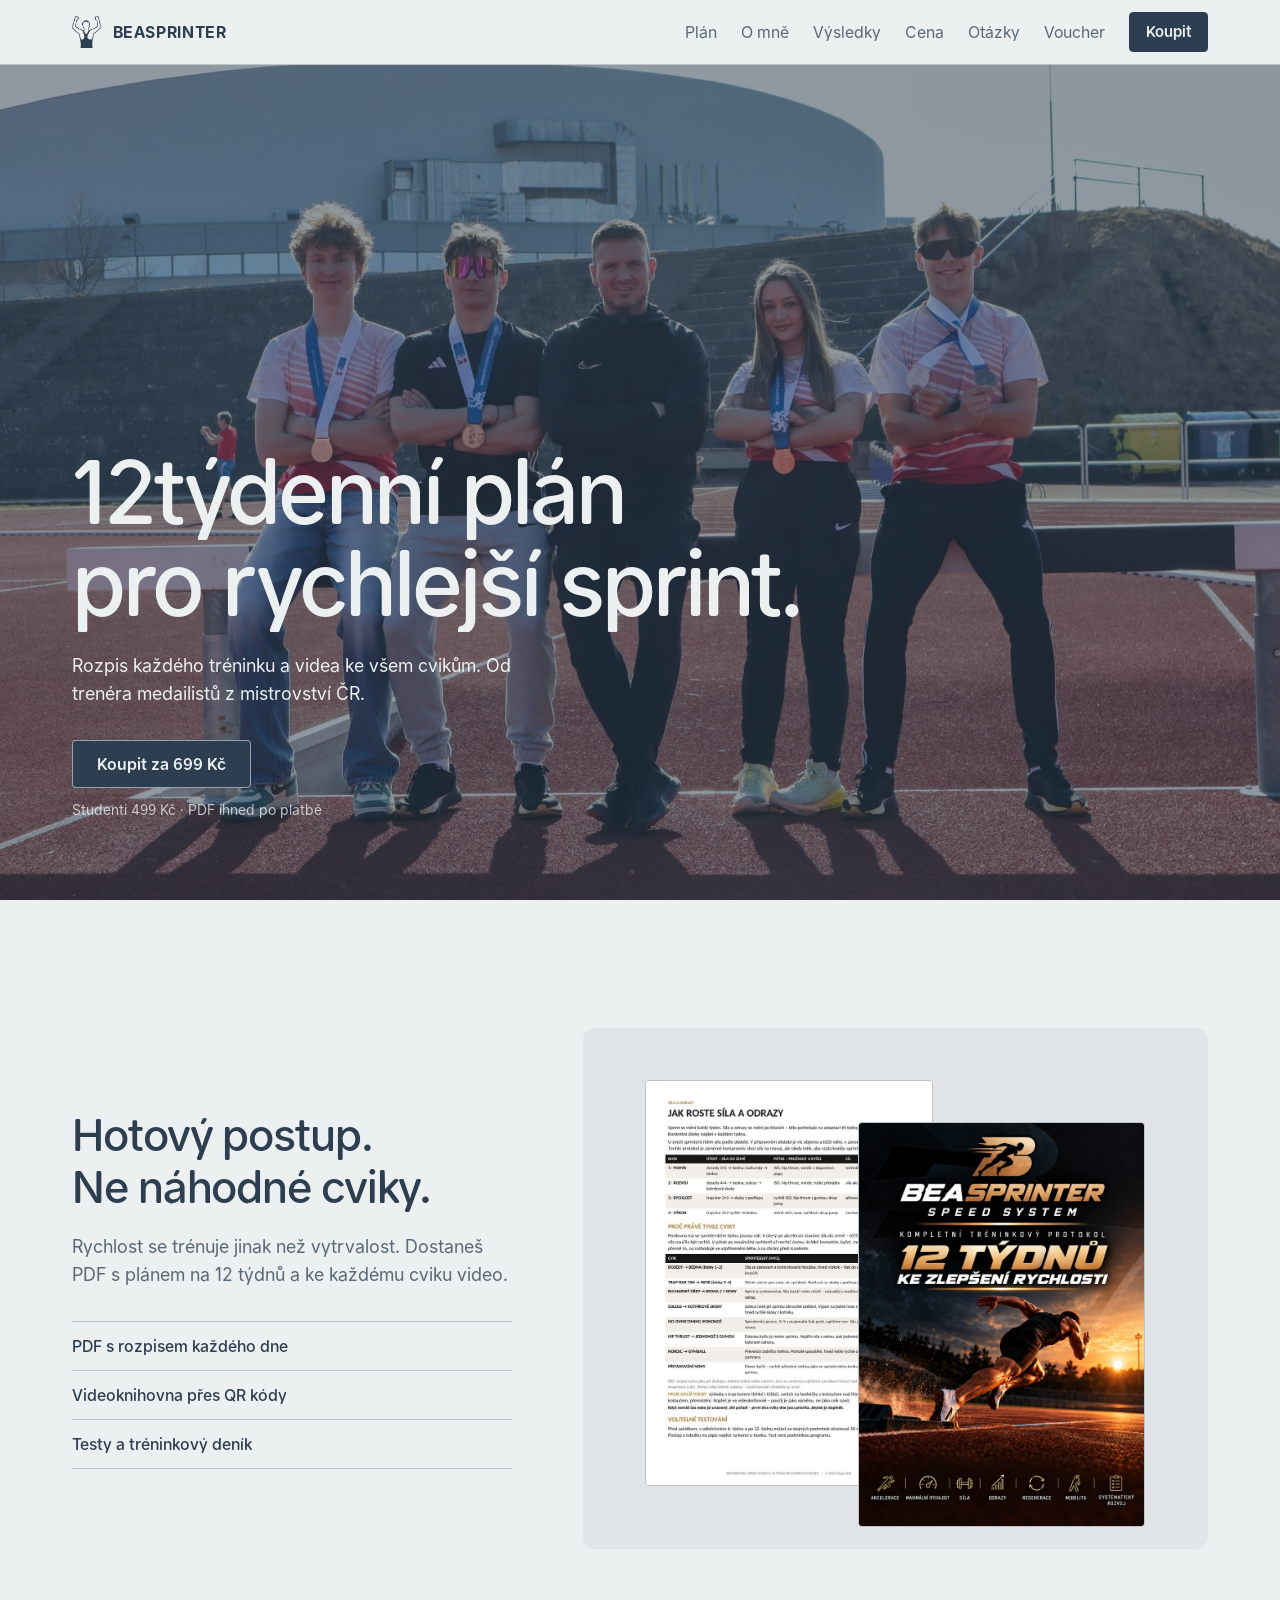
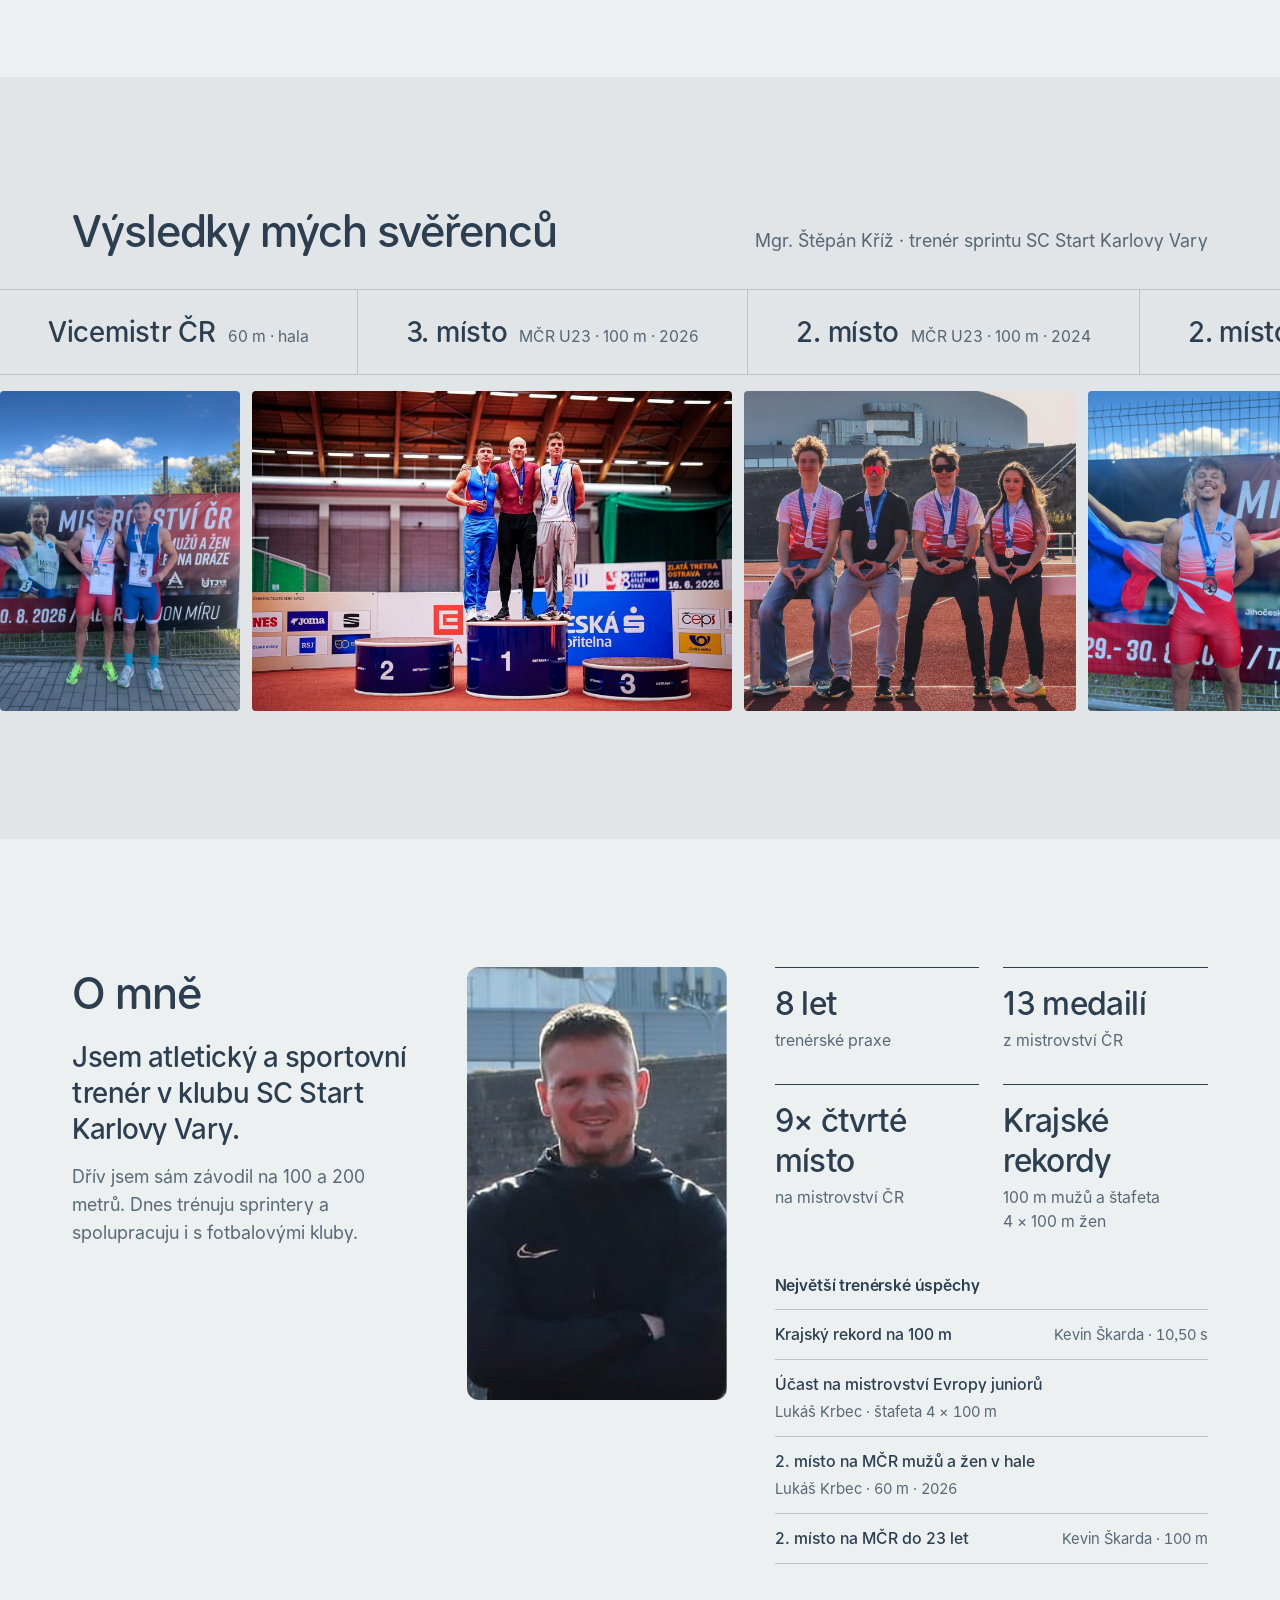
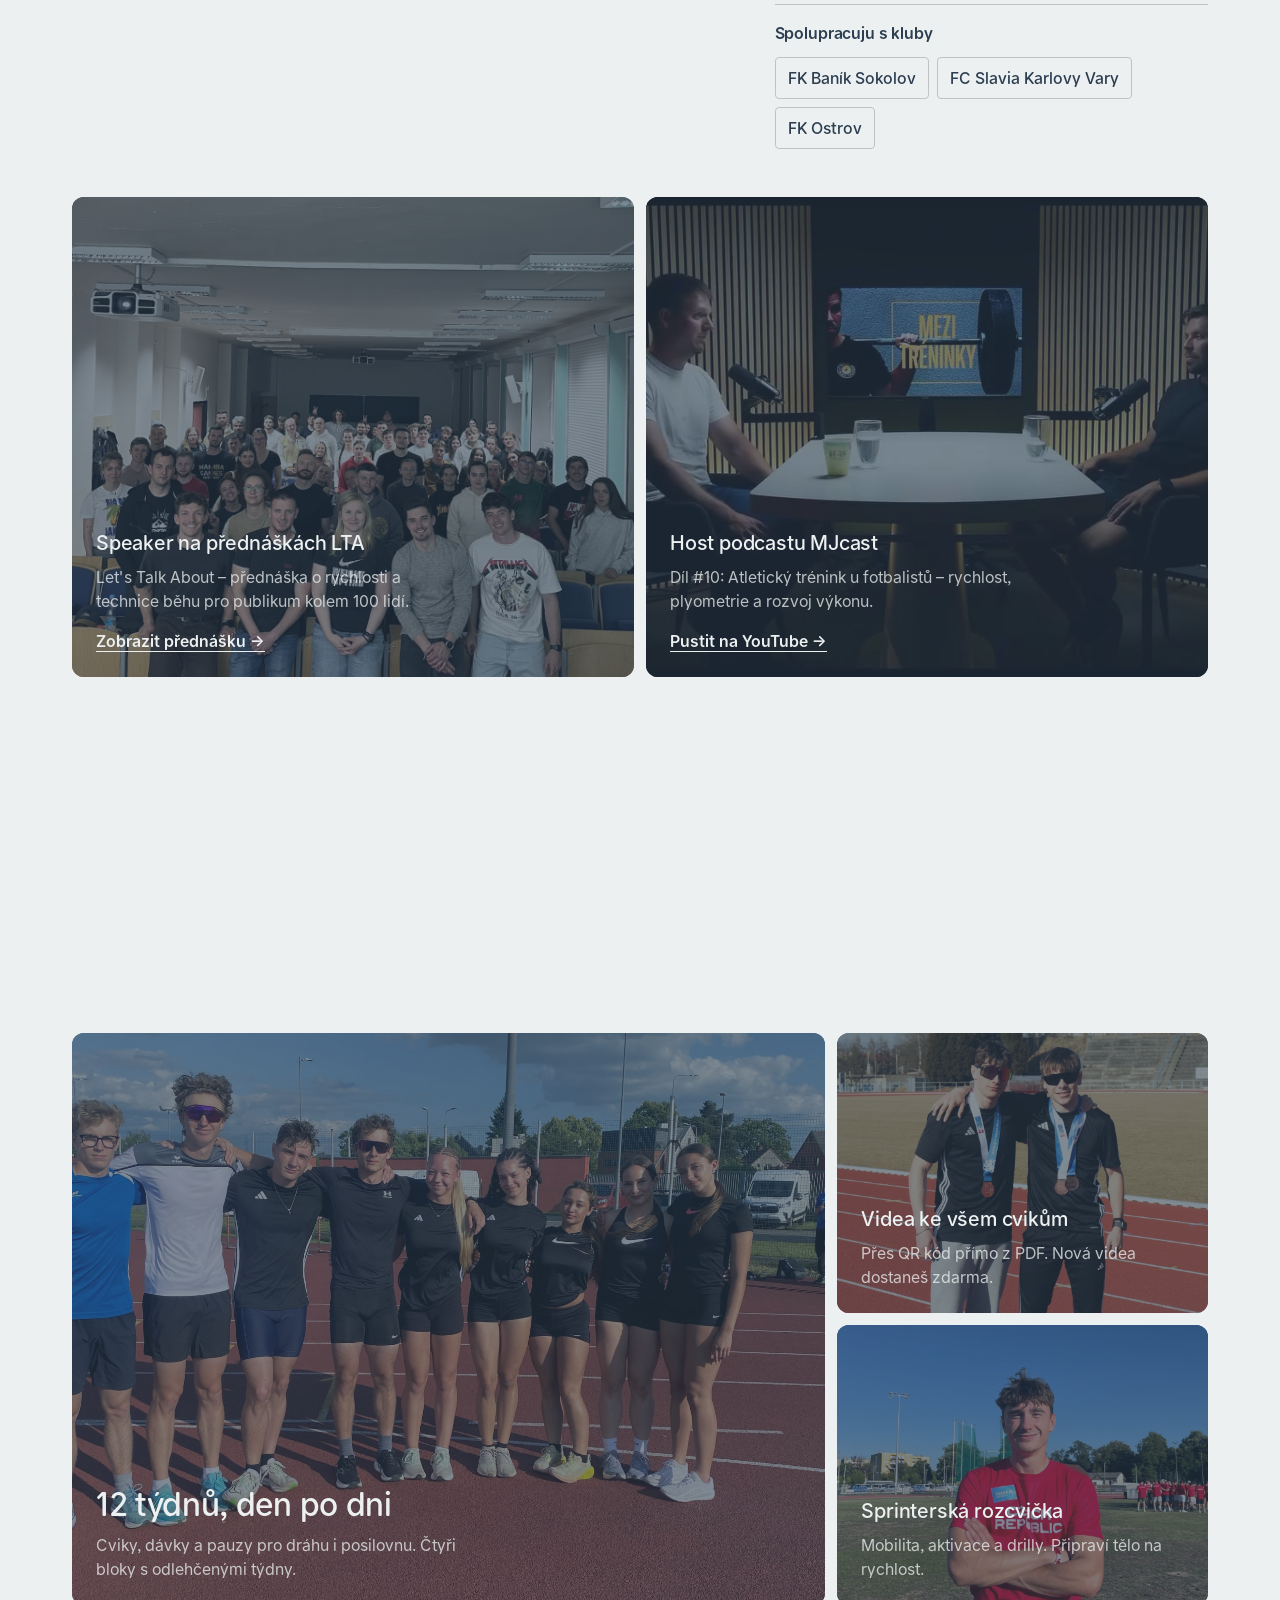
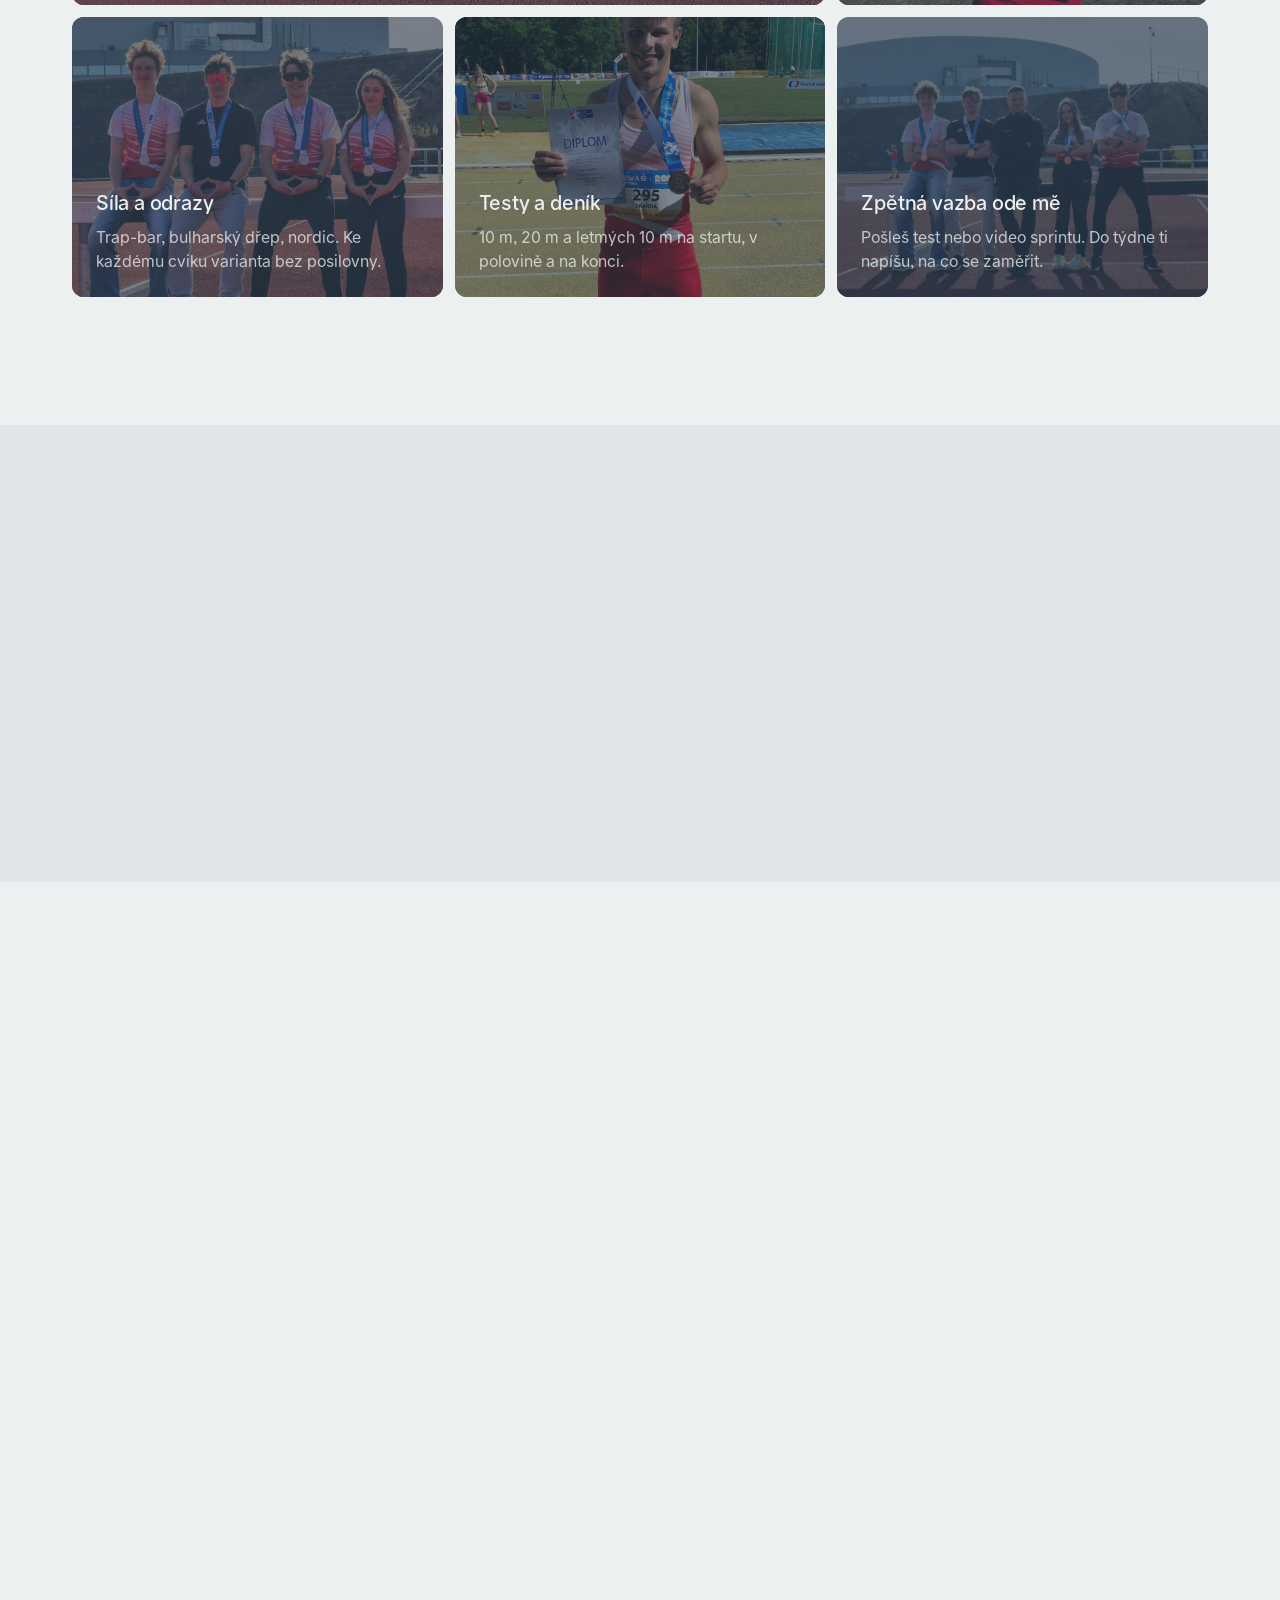
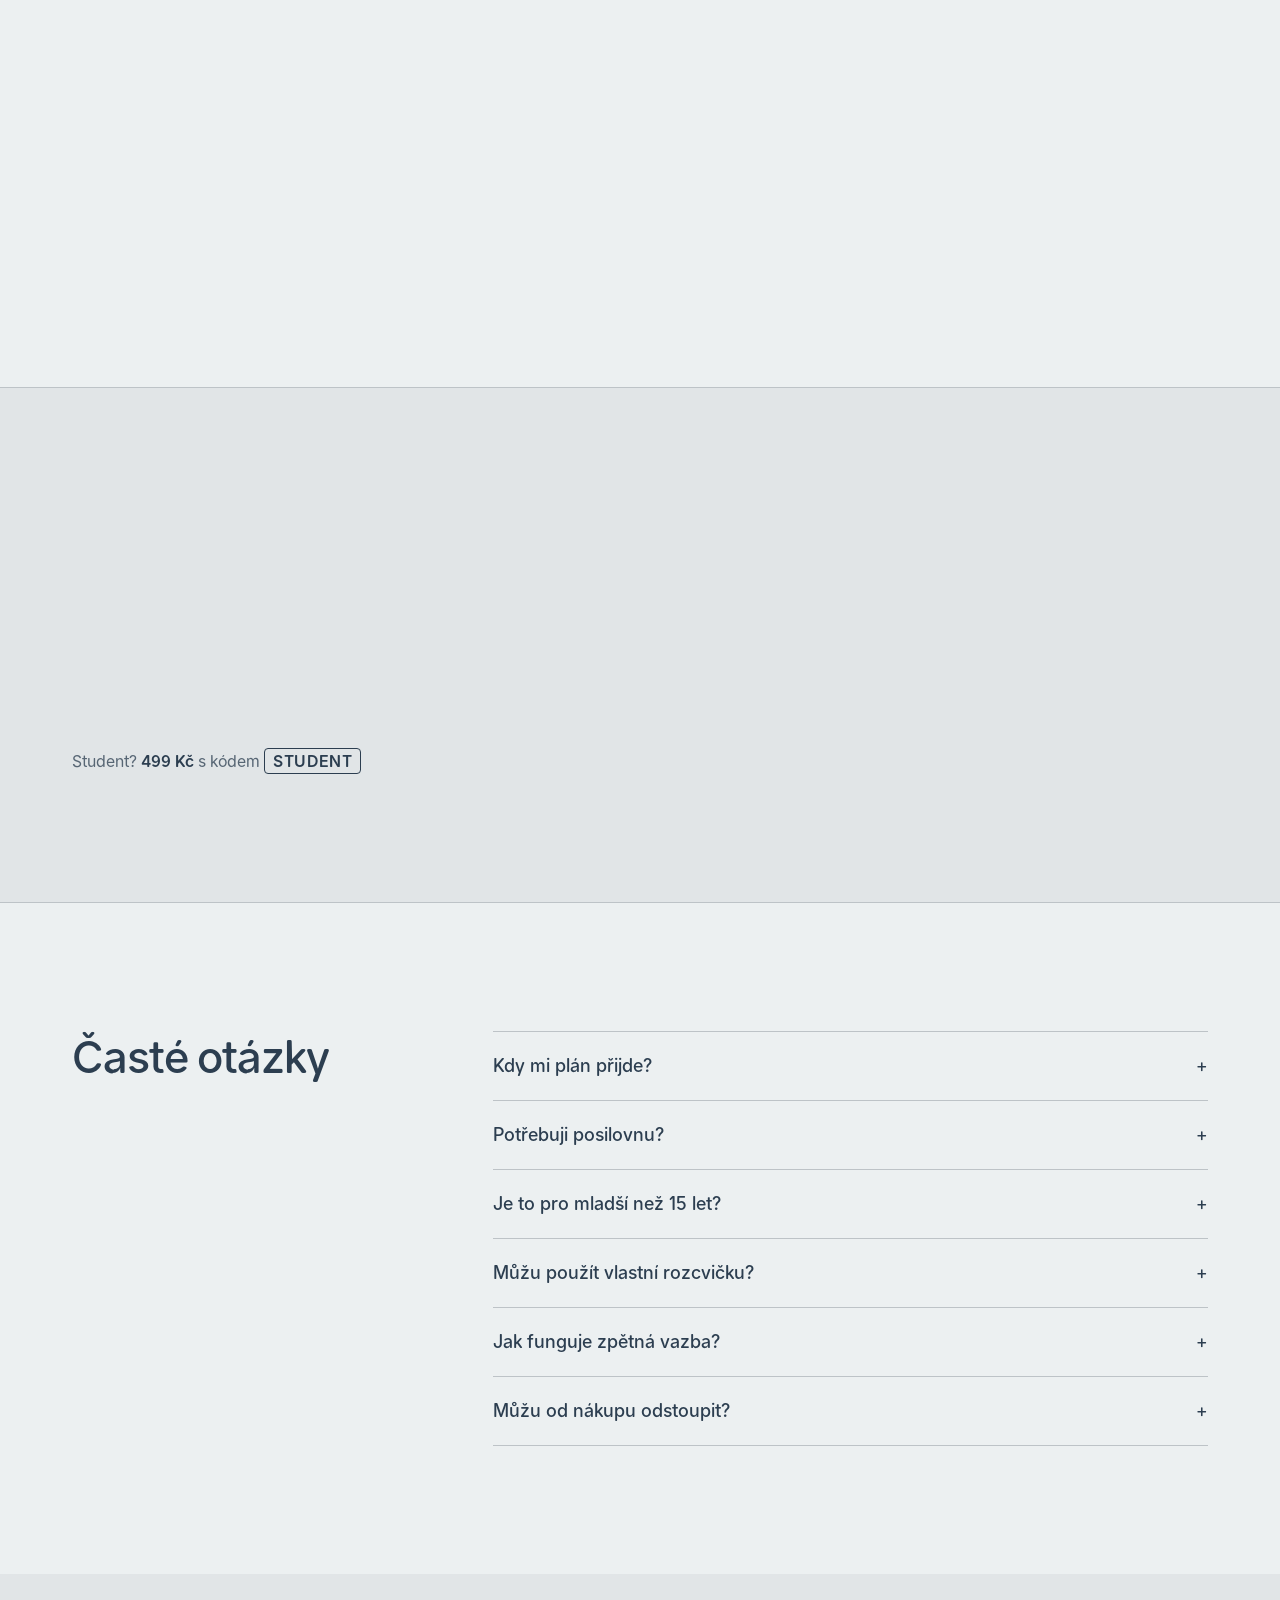
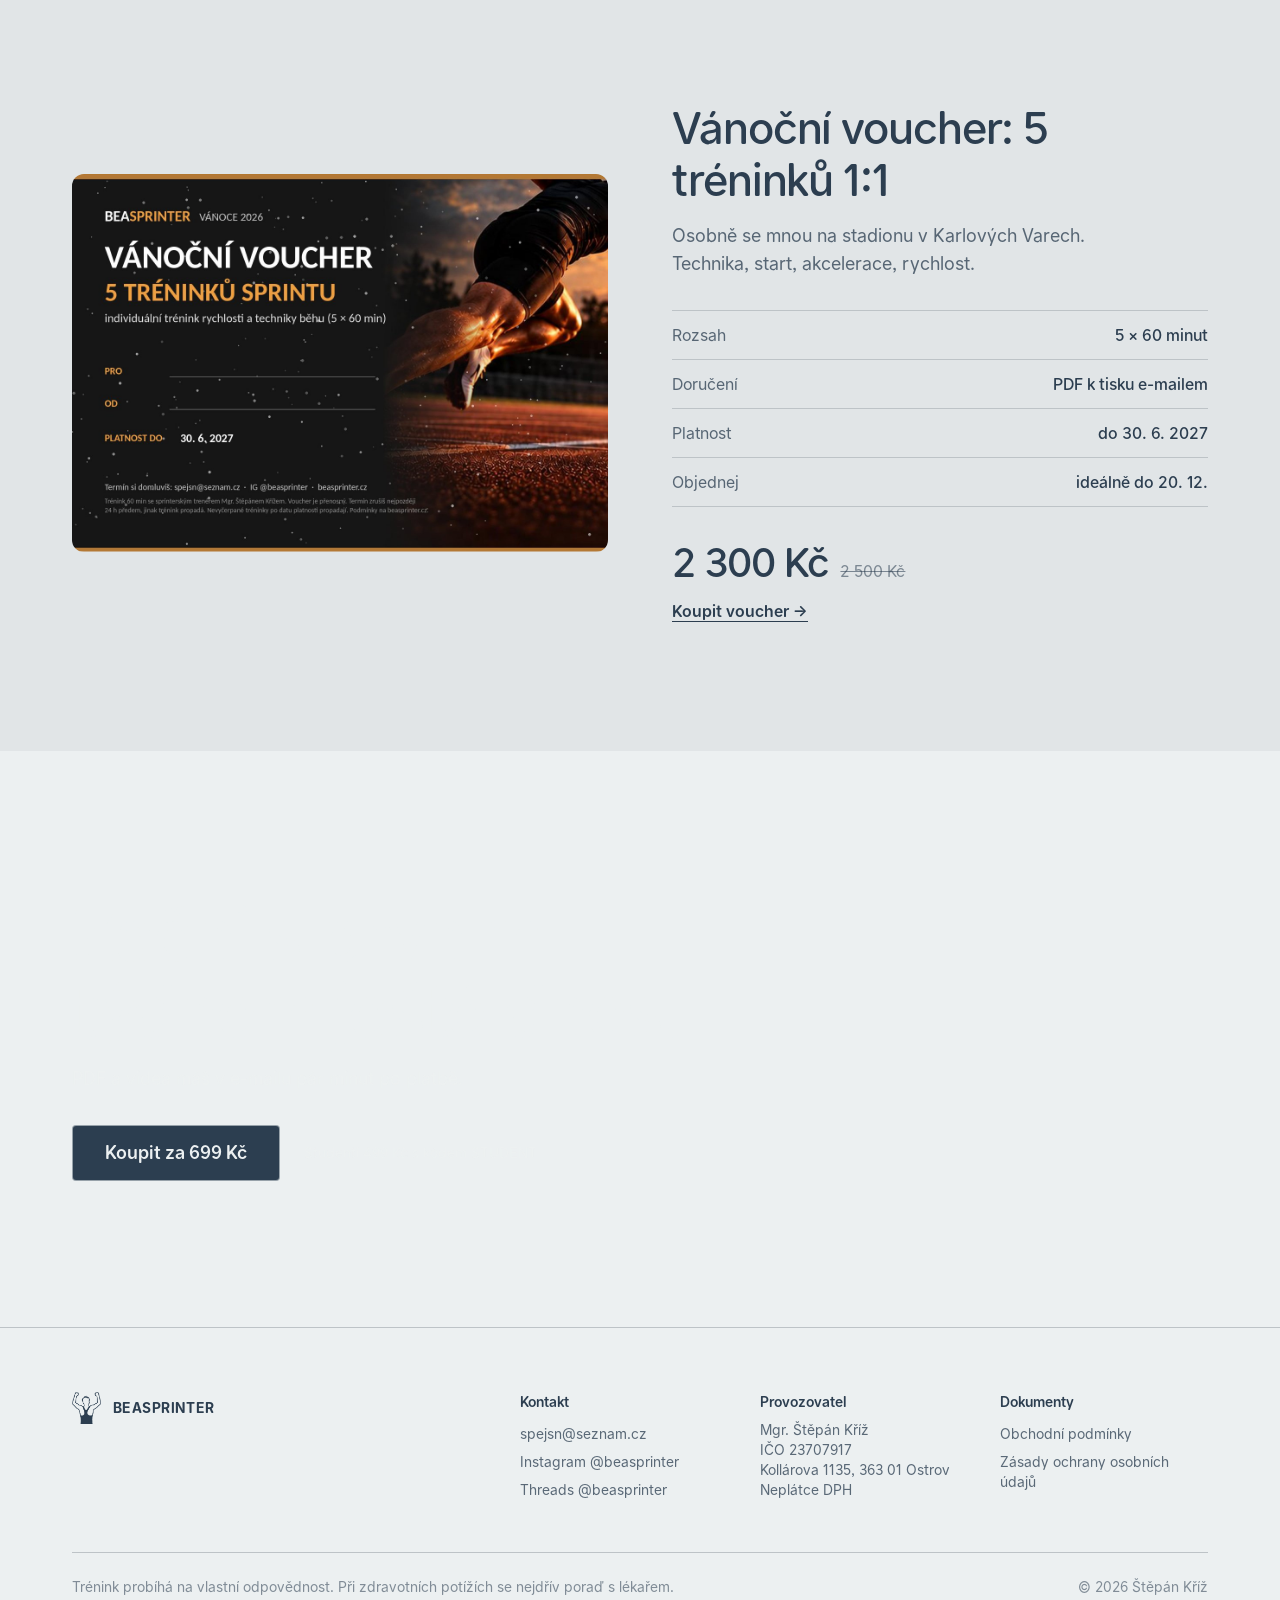
==== index.html @ 8332d2cf "Add files via upload" ====
<!doctype html>
<html lang="cs" class="no-js">
<!-- Palette: Platinum Prestige (brandlic.studio "9 luxury color palettes", #4) -->
<head>
  <meta charset="utf-8">
  <meta name="viewport" content="width=device-width, initial-scale=1">
  <title>BEASPRINTER Speed System – 12týdenní plán sprinterského tréninku</title>
  <meta name="description" content="PDF s rozpisem tréninku na 12 týdnů, 21 videí cviků a testy na 10 m, 20 m a letmých 10 m. Sestavil Mgr. Štěpán Kříž, trenér sprintu SC Start Karlovy Vary. 699 Kč, studenti 499 Kč.">
  <meta name="theme-color" content="#ecf0f1">
  <meta property="og:title" content="BEASPRINTER Speed System – 12týdenní plán pro rychlejší sprint">
  <meta property="og:description" content="Rozpis každého tréninku na 12 týdnů, 21 videí cviků, testy a zpětná vazba od trenéra. 699 Kč.">
  <meta property="og:image" content="assets/img/team-coach.jpg">
  <meta property="og:type" content="website">
  <link rel="icon" type="image/png" href="assets/logo/logo.png">
  <link rel="preload" href="assets/fonts/Allo-Regular.woff2" as="font" type="font/woff2" crossorigin>
  <link rel="preload" href="assets/fonts/Allo-Medium.woff2" as="font" type="font/woff2" crossorigin>
  <link rel="preload" as="image" href="assets/img/team-coach.jpg">
  <link rel="stylesheet" href="assets/css/style.css">
  <script>document.documentElement.classList.replace('no-js', 'js');</script>
</head>
<body>

  <header class="nav">
    <div class="wrap nav__inner">
      <a class="brand" href="#top" aria-label="BEASPRINTER – na začátek stránky">
        <img src="assets/logo/logo.png" alt="" width="29" height="32">
        <span>BEASPRINTER</span>
      </a>
      <nav class="nav__links" id="menu" aria-label="Hlavní navigace">
        <a href="#plan">Plán</a>
        <a href="#o-mne">O mně</a>
        <a href="#vysledky">Výsledky</a>
        <a href="#cena">Cena</a>
        <a href="#faq">Otázky</a>
        <a href="#voucher">Voucher</a>
      </nav>
      <a class="btn btn--sm nav__buy" href="https://form.fapi.cz/?id=77cd6c57-8a3c-49f5-8ff0-04268990d74a">Koupit</a>
      <button class="nav__toggle" type="button" aria-expanded="false" aria-controls="menu" aria-label="Otevřít menu">
        <span class="nav__icon" aria-hidden="true"><i></i><i></i></span>
      </button>
    </div>
  </header>

  <main id="top">

    <!-- Hero: photo stays put, page scrolls over it -->
    <section class="window window--hero">
      <div class="window__bg" aria-hidden="true">
        <img src="assets/img/team-coach.jpg" alt="">
      </div>
      <div class="wrap hero">
        <h1 class="hero__title">
          <span class="line"><span>12týdenní plán</span></span>
          <span class="line"><span>pro rychlejší sprint.</span></span>
        </h1>
        <p class="hero__lead">Rozpis každého tréninku a videa ke všem cvikům. Od trenéra medailistů z mistrovství ČR.</p>
        <div class="hero__cta">
          <a class="btn" href="https://form.fapi.cz/?id=77cd6c57-8a3c-49f5-8ff0-04268990d74a">Koupit za 699&nbsp;Kč</a>
          <p class="small">Studenti 499&nbsp;Kč · PDF ihned po platbě</p>
        </div>
      </div>
    </section>

    <!-- Product preview -->
    <section class="panel product">
      <div class="wrap product__grid">
        <div class="product__text">
          <h2 class="reveal">Hotový postup.<br>Ne náhodné cviky.</h2>
          <p class="reveal">Rychlost se trénuje jinak než vytrvalost. Dostaneš PDF s plánem na 12 týdnů a ke každému cviku video.</p>
          <ul class="product__list" data-stagger>
            <li class="reveal">PDF s rozpisem každého dne</li>
            <li class="reveal">Videoknihovna přes QR kódy</li>
            <li class="reveal">Testy a tréninkový deník</li>
          </ul>
        </div>

        <div class="shots reveal">
          <img class="shots__page" src="assets/img/plan-preview.jpg" alt="Ukázka stránky z plánu: Jak roste síla a odrazy" width="700" height="989" loading="lazy">
          <img class="shots__cover" src="assets/img/plan-cover.jpg" alt="Obálka BEASPRINTER Speed System – 12 týdnů ke zlepšení rychlosti" width="680" height="961" loading="lazy">
        </div>
      </div>
    </section>

    <!-- Trust strip + photos -->
    <section class="panel panel--alt trust" id="vysledky">
      <div class="wrap">
        <div class="trust__head">
          <h2 class="trust__title reveal">Výsledky mých svěřenců</h2>
          <p class="trust__coach reveal">Mgr. Štěpán Kříž · trenér sprintu SC Start Karlovy Vary</p>
        </div>
      </div>

      <div class="ticker" aria-label="Výsledky svěřenců">
        <ul class="ticker__track">
          <li><strong>Vicemistr ČR</strong><span>60 m · hala</span></li>
          <li><strong>3. místo</strong><span>MČR U23 · 100 m · 2026</span></li>
          <li><strong>2. místo</strong><span>MČR U23 · 100 m · 2024</span></li>
          <li><strong>2. místo</strong><span>Halové MČR dorostu · 200 m · 2026</span></li>
          <li><strong>4. místo</strong><span>MČR dorostu · 100 m · 2026</span></li>
          <li aria-hidden="true"><strong>Vicemistr ČR</strong><span>60 m · hala</span></li>
          <li aria-hidden="true"><strong>3. místo</strong><span>MČR U23 · 100 m · 2026</span></li>
          <li aria-hidden="true"><strong>2. místo</strong><span>MČR U23 · 100 m · 2024</span></li>
          <li aria-hidden="true"><strong>2. místo</strong><span>Halové MČR dorostu · 200 m · 2026</span></li>
          <li aria-hidden="true"><strong>4. místo</strong><span>MČR dorostu · 100 m · 2026</span></li>
        </ul>
      </div>

      <div class="strip" aria-label="Fotografie svěřenců">
        <div class="strip__track">
          <img src="assets/img/champs-duo.jpg" alt="Svěřenci s medailemi na mistrovství ČR mužů a žen" width="1200" height="1600" loading="lazy">
          <img src="assets/img/podium.jpg" alt="Svěřenec na stupních vítězů, Zlatá tretra Ostrava" width="1600" height="1066" loading="lazy">
          <img src="assets/img/medalists.jpg" alt="Svěřenci s medailemi z mistrovství ČR" width="1064" height="1026" loading="lazy">
          <img src="assets/img/champs-solo.jpg" alt="Sprinter s medailí na mistrovství ČR v Táboře" width="1200" height="1600" loading="lazy">
          <img src="assets/img/group-indoor.jpg" alt="Tréninková skupina v hale" width="1600" height="900" loading="lazy">
          <img src="assets/img/diploma.jpg" alt="Sprinter s diplomem za 3. místo na 100 m" width="1134" height="2016" loading="lazy">
          <img src="assets/img/jsematlet.jpg" alt="Trenér se svěřenci na závodech" width="1600" height="1600" loading="lazy">
          <img src="assets/img/czechia-duo.jpg" alt="Dva sprinteři v reprezentačních dresech" width="900" height="1600" loading="lazy">
          <img src="assets/img/duo.jpg" alt="Dva sprinteři s medailemi" width="1080" height="1341" loading="lazy">
          <img src="assets/img/champs-duo.jpg" alt="" aria-hidden="true" width="1200" height="1600" loading="lazy">
          <img src="assets/img/podium.jpg" alt="" aria-hidden="true" width="1600" height="1066" loading="lazy">
          <img src="assets/img/medalists.jpg" alt="" aria-hidden="true" width="1064" height="1026" loading="lazy">
          <img src="assets/img/champs-solo.jpg" alt="" aria-hidden="true" width="1200" height="1600" loading="lazy">
          <img src="assets/img/group-indoor.jpg" alt="" aria-hidden="true" width="1600" height="900" loading="lazy">
          <img src="assets/img/diploma.jpg" alt="" aria-hidden="true" width="1134" height="2016" loading="lazy">
          <img src="assets/img/jsematlet.jpg" alt="" aria-hidden="true" width="1600" height="1600" loading="lazy">
          <img src="assets/img/czechia-duo.jpg" alt="" aria-hidden="true" width="900" height="1600" loading="lazy">
          <img src="assets/img/duo.jpg" alt="" aria-hidden="true" width="1080" height="1341" loading="lazy">
        </div>
      </div>
    </section>

    <!-- About -->
    <section class="panel about" id="o-mne">
      <div class="wrap about__grid">
        <div class="about__intro">
          <h2 class="reveal">O mně</h2>
          <p class="about__lead reveal">Jsem atletický a sportovní trenér v klubu SC Start Karlovy Vary.</p>
          <p class="reveal">Dřív jsem sám závodil na 100 a 200 metrů. Dnes trénuju sprintery a spolupracuju i s fotbalovými kluby.</p>
          <figure class="about__photo reveal-img">
            <img src="assets/img/coach.jpg" alt="Mgr. Štěpán Kříž" width="696" height="1161" loading="lazy">
          </figure>
        </div>

        <div class="about__facts">
          <dl class="facts" data-stagger>
            <div class="reveal"><dt>8 let</dt><dd>trenérské praxe</dd></div>
            <div class="reveal"><dt>13 medailí</dt><dd>z mistrovství ČR</dd></div>
            <div class="reveal"><dt>9× čtvrté místo</dt><dd>na mistrovství ČR</dd></div>
            <div class="reveal"><dt>Krajské rekordy</dt><dd>100 m mužů a štafeta 4&nbsp;×&nbsp;100 m žen</dd></div>
          </dl>
          <div class="wins reveal">
            <h3>Největší trenérské úspěchy</h3>
            <ul>
              <li><strong>Krajský rekord na 100 m</strong><span>Kevin Škarda · 10,50&nbsp;s</span></li>
              <li><strong>Účast na mistrovství Evropy juniorů</strong><span>Lukáš Krbec · štafeta 4&nbsp;×&nbsp;100 m</span></li>
              <li><strong>2. místo na MČR mužů a žen v hale</strong><span>Lukáš Krbec · 60 m · 2026</span></li>
              <li><strong>2. místo na MČR do 23 let</strong><span>Kevin Škarda · 100 m</span></li>
            </ul>
          </div>
          <div class="clubs reveal">
            <h3>Spolupracuju s kluby</h3>
            <ul>
              <li>FK Baník Sokolov</li>
              <li>FC Slavia Karlovy Vary</li>
              <li>FK Ostrov</li>
            </ul>
          </div>
        </div>
      </div>
      <div class="wrap about__cards">
        <article class="tile reveal">
          <img class="tile__img" src="assets/img/lecture-audience.jpg" alt="" loading="lazy" style="object-position: 50% 70%">
          <div class="tile__text">
            <h3>Speaker na přednáškách LTA</h3>
            <p>Let's Talk About – přednáška o rychlosti a technice běhu pro publikum kolem 100 lidí.</p>
            <a class="link tile__link" href="https://www.instagram.com/p/DWeb8KTDBiz/" target="_blank" rel="noopener">Zobrazit přednášku -></a>
          </div>
        </article>
        <article class="tile reveal">
          <video class="tile__img" autoplay muted loop playsinline preload="metadata" poster="assets/img/podcast-poster.jpg" aria-hidden="true">
            <source src="assets/video/podcast.mp4" type="video/mp4">
          </video>
          <div class="tile__text">
            <h3>Host podcastu MJcast</h3>
            <p>Díl #10: Atletický trénink u fotbalistů – rychlost, plyometrie a rozvoj výkonu.</p>
            <a class="link tile__link" href="https://youtu.be/IshIWQqdstE" target="_blank" rel="noopener">Pustit na YouTube -></a>
          </div>
        </article>
      </div>
    </section>

    <!-- Bento: what you get -->
    <section class="panel" id="plan">
      <div class="wrap">
        <h2 class="reveal">Co v plánu dostaneš</h2>
        <div class="bento" data-stagger>
          <article class="tile tile--hero reveal">
            <div class="tile__text">
              <h3>12 týdnů, den po dni</h3>
              <p>Cviky, dávky a pauzy pro dráhu i posilovnu. Čtyři bloky s odlehčenými týdny.</p>
            </div>
            <img class="tile__img" src="assets/img/group.jpg" alt="" loading="lazy">
          </article>
          <article class="tile reveal">
            <div class="tile__text">
              <h3>Videa ke všem cvikům</h3>
              <p>Přes QR kód přímo z PDF. Nová videa dostaneš zdarma.</p>
            </div>
            <img class="tile__img" src="assets/img/duo.jpg" alt="" loading="lazy">
          </article>
          <article class="tile reveal">
            <div class="tile__text">
              <h3>Sprinterská rozcvička</h3>
              <p>Mobilita, aktivace a drilly. Připraví tělo na rychlost.</p>
            </div>
            <img class="tile__img" src="assets/img/portrait.jpg" alt="" loading="lazy" style="object-position: 50% 62%">
          </article>
          <article class="tile reveal">
            <div class="tile__text">
              <h3>Síla a odrazy</h3>
              <p>Trap-bar, bulharský dřep, nordic. Ke každému cviku varianta bez posilovny.</p>
            </div>
            <img class="tile__img" src="assets/img/medalists.jpg" alt="" loading="lazy">
          </article>
          <article class="tile reveal">
            <div class="tile__text">
              <h3>Testy a deník</h3>
              <p>10 m, 20 m a letmých 10 m na startu, v polovině a na konci.</p>
            </div>
            <img class="tile__img" src="assets/img/diploma.jpg" alt="" loading="lazy">
          </article>
          <article class="tile tile--dark reveal">
            <div class="tile__text">
              <h3>Zpětná vazba ode mě</h3>
              <p>Pošleš test nebo video sprintu. Do týdne ti napíšu, na co se zaměřit.</p>
            </div>
            <img class="tile__img" src="assets/img/team-coach.jpg" alt="" loading="lazy">
          </article>
        </div>
      </div>
    </section>

    <!-- Who it's for -->
    <section class="panel panel--alt" id="pro-koho">
      <div class="wrap">
        <h2 class="reveal">Pro koho to je</h2>
        <ul class="fit" data-stagger>
          <li class="reveal"><h3>Sprinteři od 15 let</h3><p>Rychlejší start i maximální rychlost.</p></li>
          <li class="reveal"><h3>Fotbal, hokej, florbal, ragby</h3><p>Rozhoduje prvních 10–30 metrů.</p></li>
          <li class="reveal"><h3>Trenéři</h3><p>Hotová struktura pro celou skupinu.</p></li>
          <li class="reveal"><h3>Co potřebuješ</h3><p>Čtyři tréninky týdně a 60–100 m rovné plochy.</p></li>
        </ul>
      </div>
    </section>

    <!-- Quote window -->
    <section class="window window--quote">
      <div class="window__bg" aria-hidden="true">
        <img src="assets/img/group.jpg" alt="" loading="lazy">
      </div>
      <div class="wrap quote">
        <blockquote class="reveal">
          <p>„Nechci, abys jen plnil tabulku. Chci, abys věděl, proč danou věc děláš.“</p>
          <footer>Štěpán Kříž</footer>
        </blockquote>
      </div>
    </section>

    <!-- Steps -->
    <section class="panel" id="postup">
      <div class="wrap">
        <h2 class="reveal">Za pár minut začínáš</h2>
        <ol class="steps" data-stagger>
          <li class="reveal"><h3>Objednáš</h3><p>Krátký formulář. Studenti kód STUDENT.</p></li>
          <li class="reveal"><h3>Zaplatíš</h3><p>Převodem nebo QR kódem.</p></li>
          <li class="reveal"><h3>Dostaneš PDF</h3><p>Automaticky e-mailem i s videi.</p></li>
          <li class="reveal"><h3>Začneš testem</h3><p>Vstupní test a první týden.</p></li>
        </ol>
      </div>
    </section>

    <!-- Price -->
    <section class="price" id="cena">
      <div class="wrap price__grid">
        <div>
          <p class="price__amount reveal">699&nbsp;Kč</p>
          <p class="price__note reveal">Jednorázově. Bez předplatného. Nová videa zdarma.</p>
          <p class="price__student reveal">Student? <strong>499&nbsp;Kč</strong> s kódem <button class="code" type="button" data-copy="STUDENT" aria-label="Zkopírovat kód STUDENT">STUDENT</button><span class="code__status" aria-live="polite"></span></p>
        </div>
        <div class="reveal">
          <a class="btn btn--lg" href="https://form.fapi.cz/?id=77cd6c57-8a3c-49f5-8ff0-04268990d74a">Koupit Speed System</a>
        </div>
      </div>
    </section>

    <!-- FAQ -->
    <section class="panel" id="faq">
      <div class="wrap faq">
        <h2 class="reveal">Časté otázky</h2>
        <div class="faq__list" data-stagger>
          <details class="reveal">
            <summary>Kdy mi plán přijde?</summary>
            <div class="faq__body"><p>Automaticky po připsání platby – při QR platbě obvykle do pár minut, z jiné banky nejpozději do 1 pracovního dne. Mrkni i do spamu.</p></div>
          </details>
          <details class="reveal">
            <summary>Potřebuji posilovnu?</summary>
            <div class="faq__body"><p>Ideálně ano, ale ke každému cviku je varianta se základním vybavením nebo vlastní vahou.</p></div>
          </details>
          <details class="reveal">
            <summary>Je to pro mladší než 15 let?</summary>
            <div class="faq__body"><p>Jen pod dohledem trenéra a s upravenou silovou částí – v PDF je k tomu samostatná kapitola.</p></div>
          </details>
          <details class="reveal">
            <summary>Můžu použít vlastní rozcvičku?</summary>
            <div class="faq__body"><p>Ano, ale doporučuji tu z plánu – rozcvička na sprint je jiná než běžné rozběhání.</p></div>
          </details>
          <details class="reveal">
            <summary>Jak funguje zpětná vazba?</summary>
            <div class="faq__body"><p>Během 12 týdnů mi pošleš výsledky testu nebo krátké video sprintu. Do 7 dnů ti písemně odpovím.</p></div>
          </details>
          <details class="reveal">
            <summary>Můžu od nákupu odstoupit?</summary>
            <div class="faq__body"><p>Jde o digitální obsah dodaný ihned, proto právo na odstoupení zaniká. Podrobnosti v obchodních podmínkách.</p></div>
          </details>
        </div>
      </div>
    </section>

    <!-- Voucher -->
    <section class="panel panel--alt" id="voucher">
      <div class="wrap voucher">
        <figure class="voucher__photo voucher__photo--card reveal-img">
          <img src="assets/img/voucher.jpg" alt="Vánoční voucher BEASPRINTER – 5 tréninků sprintu, platnost do 30. 6. 2027" width="1240" height="874" loading="lazy">
        </figure>
        <div>
          <h2 class="reveal">Vánoční voucher: 5 tréninků 1:1</h2>
          <p class="voucher__lead reveal">Osobně se mnou na stadionu v Karlových Varech. Technika, start, akcelerace, rychlost.</p>
          <dl class="specs" data-stagger>
            <div class="reveal"><dt>Rozsah</dt><dd>5&nbsp;×&nbsp;60 minut</dd></div>
            <div class="reveal"><dt>Doručení</dt><dd>PDF k tisku e-mailem</dd></div>
            <div class="reveal"><dt>Platnost</dt><dd>do 30. 6. 2027</dd></div>
            <div class="reveal"><dt>Objednej</dt><dd>ideálně do 20. 12.</dd></div>
          </dl>
          <p class="voucher__price reveal"><strong>2&nbsp;300&nbsp;Kč</strong> <span>2&nbsp;500&nbsp;Kč</span></p>
          <a class="link reveal" href="https://form.fapi.cz/?id=88e496d3-07eb-457e-97bc-72cf33741f7c">Koupit voucher -></a>
        </div>
      </div>
    </section>

    <!-- Closing CTA band -->
    <section class="window window--cta">
      <div class="window__bg" aria-hidden="true">
        <img src="assets/img/medalists.jpg" alt="" loading="lazy">
      </div>
      <div class="wrap cta">
        <h2 class="reveal">Začni s prvním týdnem ještě dnes.</h2>
        <p class="reveal">PDF a videa máš v e-mailu pár minut po platbě.</p>
        <div class="cta__actions reveal">
          <a class="btn btn--lg" href="https://form.fapi.cz/?id=77cd6c57-8a3c-49f5-8ff0-04268990d74a">Koupit za 699&nbsp;Kč</a>
          <span class="small">Studenti 499&nbsp;Kč s kódem STUDENT</span>
        </div>
      </div>
    </section>
  </main>

  <footer class="footer">
    <div class="wrap footer__grid">
      <div>
        <a class="brand" href="#top" aria-label="BEASPRINTER – na začátek stránky">
          <img src="assets/logo/logo.png" alt="" width="29" height="32">
          <span>BEASPRINTER</span>
        </a>
      </div>
      <div>
        <h4>Kontakt</h4>
        <a href="mailto:spejsn@seznam.cz">spejsn@seznam.cz</a>
        <a href="https://www.instagram.com/beasprinter/" target="_blank" rel="noopener">Instagram @beasprinter</a>
        <a href="https://www.threads.net/@beasprinter" target="_blank" rel="noopener">Threads @beasprinter</a>
      </div>
      <div>
        <h4>Provozovatel</h4>
        <p>Mgr. Štěpán Kříž<br>IČO 23707917<br>Kollárova 1135, 363 01 Ostrov<br>Neplátce DPH</p>
      </div>
      <div>
        <h4>Dokumenty</h4>
        <a href="obchodni-podminky.html">Obchodní podmínky</a>
        <a href="ochrana-osobnich-udaju.html">Zásady ochrany osobních údajů</a>
      </div>
    </div>
    <div class="wrap">
      <div class="footer__bottom">
        <p>Trénink probíhá na vlastní odpovědnost. Při zdravotních potížích se nejdřív poraď s lékařem.</p>
        <p>© 2026 Štěpán Kříž</p>
      </div>
    </div>
  </footer>

  <script src="assets/js/main.js" defer></script>
</body>
</html>
---- assets/css/style.css ----
/* ==========================================================
   BEASPRINTER – Speed System
   Type: Allo (Josh Puckett, SIL OFL) – assets/fonts/OFL.txt
   Palette: Platinum Prestige (brandlic.studio, #4)
   Spacing: 4 px grid.
   ========================================================== */

@font-face { font-family: "Allo"; src: url("../fonts/Allo-Regular.woff2") format("woff2"); font-weight: 400; font-style: normal; font-display: swap; }
@font-face { font-family: "Allo"; src: url("../fonts/Allo-Medium.woff2") format("woff2"); font-weight: 500; font-style: normal; font-display: swap; }
@font-face { font-family: "Allo"; src: url("../fonts/Allo-SemiBold.woff2") format("woff2"); font-weight: 600; font-style: normal; font-display: swap; }
@font-face { font-family: "Allo"; src: url("../fonts/Allo-Bold.woff2") format("woff2"); font-weight: 700; font-style: normal; font-display: swap; }

/* ---------- Palette ---------- */
:root {
  --paper: #ecf0f1;   /* main colour – light */
  --silver: #bdc3c7;  /* hairlines, alt surface */
  --slate: #34495e;   /* secondary dark */
  --ink: #2c3e50;     /* text, buttons, dark sections */
}
:root {
  --bg: var(--paper);
  --alt: color-mix(in srgb, var(--silver) 24%, var(--paper));
  --card: color-mix(in srgb, var(--silver) 36%, var(--paper));
  --text: var(--ink);
  --accent: var(--ink);
  --line: var(--silver);
}
.window, .tile {
  --bg: var(--ink);
  --alt: var(--slate);
  --text: var(--paper);
  --accent: var(--paper);
  --line: color-mix(in srgb, var(--paper) 24%, transparent);
}
:root, .window, .tile {
  --text-72: color-mix(in srgb, var(--text) 76%, transparent);
  --text-48: color-mix(in srgb, var(--text) 56%, transparent);
  --bg-56: color-mix(in srgb, var(--bg) 52%, transparent);
  --bg-72: color-mix(in srgb, var(--bg) 72%, transparent);
}

:root {
  --s1: 4px;  --s2: 8px;  --s3: 12px; --s4: 16px; --s5: 20px; --s6: 24px; --s8: 32px;
  --s10: 40px; --s12: 48px; --s14: 56px; --s16: 64px; --s20: 80px; --s24: 96px; --s32: 128px; --s40: 160px;
  --radius: 4px;
  --radius-lg: 12px;
  --wrap: 1200px;
  --gutter: var(--s4);
  --nav-h: var(--s16);
  --font: "Allo", system-ui, -apple-system, "Segoe UI", Roboto, sans-serif;
  --ease: cubic-bezier(.16, 1, .3, 1);
  interpolate-size: allow-keywords;
}

*, *::before, *::after { box-sizing: border-box; }
html { -webkit-text-size-adjust: 100%; scroll-padding-top: var(--s20); scroll-behavior: smooth; }
body {
  margin: 0;
  background: var(--bg);
  color: var(--text);
  font-family: var(--font);
  font-size: 16px;
  line-height: 24px;
  font-feature-settings: "calt" 1;
  -webkit-font-smoothing: antialiased;
  overflow-x: clip;
}
img { display: block; max-width: 100%; height: auto; }
a { color: inherit; }
h1, h2, h3, h4, p, ul, ol, dl, dd, figure, blockquote { margin: 0; padding: 0; }
ul, ol { list-style: none; }
::selection { background: var(--ink); color: var(--paper); }
:focus-visible { outline: 2px solid var(--accent); outline-offset: 4px; }

.wrap { max-width: var(--wrap); margin-inline: auto; padding-inline: var(--gutter); }

/* ---------- Type ---------- */
h1 { font-size: 44px; line-height: 48px; font-weight: 500; letter-spacing: -.035em; }
h2 { font-size: 32px; line-height: 40px; font-weight: 500; letter-spacing: -.025em; }
h3 { font-size: 18px; line-height: 28px; font-weight: 600; letter-spacing: -.01em; }
.small { font-size: 14px; line-height: 20px; color: var(--text-72); }

/* ---------- Button ---------- */
.btn {
  display: inline-flex;
  align-items: center;
  height: var(--s12);
  padding: 0 var(--s6);
  border-radius: var(--radius);
  border: 1px solid var(--ink);
  background: var(--ink);
  color: var(--paper);
  font-weight: 600;
  text-decoration: none;
  white-space: nowrap;
  transition: background-color .3s ease, border-color .3s ease;
}
.btn:hover { background: var(--slate); border-color: var(--slate); }
/* same button on dark/photo backgrounds: a light ring so it still stands out */
.window .btn { border-color: color-mix(in srgb, var(--paper) 56%, transparent); }
.btn--sm { height: var(--s10); padding: 0 var(--s4); font-size: 15px; }
.btn--lg { height: var(--s14); padding: 0 var(--s8); font-size: 18px; }
.link {
  display: inline-block;
  font-weight: 600;
  text-decoration: underline;
  text-decoration-thickness: 1px;
  text-underline-offset: 4px;
}
.link:hover { text-decoration-thickness: 2px; }

/* ---------- Header: solid, full width ---------- */
.nav {
  position: fixed;
  inset: 0 0 auto;
  z-index: 20;
  background: var(--paper);
  border-bottom: 1px solid var(--line);
}
.nav__inner { display: flex; align-items: center; gap: var(--s6); height: var(--nav-h); }
.brand {
  display: inline-flex;
  align-items: center;
  gap: var(--s3);
  font-weight: 700;
  letter-spacing: .04em;
  text-decoration: none;
}
.brand img { height: var(--s8); width: auto; }
.nav__links { display: flex; gap: var(--s6); margin-left: auto; }
.nav__links a { color: var(--text-72); text-decoration: none; transition: color .3s ease; }
.nav__links a:hover { color: var(--text); }
.nav__toggle {
  display: none;
  position: relative;
  width: var(--s10);
  height: var(--s10);
  margin-right: calc(var(--s2) * -1);
  padding: 0;
  border: 0;
  background: transparent;
  color: var(--text);
  cursor: pointer;
  -webkit-tap-highlight-color: transparent;
}
/* two lines that fold into an X */
.nav__icon { position: absolute; inset: 0; }
.nav__icon i {
  position: absolute;
  left: 10px;
  width: 20px;
  height: 2px;
  border-radius: 1px;
  background: currentColor;
  transition: transform .5s var(--ease), top .5s var(--ease), width .5s var(--ease);
}
.nav__icon i:first-child { top: 15px; }
.nav__icon i:last-child { top: 23px; width: 14px; }
.nav__toggle[aria-expanded="true"] .nav__icon i:first-child { top: 19px; transform: rotate(45deg); }
.nav__toggle[aria-expanded="true"] .nav__icon i:last-child { top: 19px; width: 20px; transform: rotate(-45deg); }

/* ---------- Photo windows ---------- */
.window { position: relative; clip-path: inset(0); isolation: isolate; color: var(--text); }
.window__bg { position: fixed; inset: 0; z-index: -1; }
.window__bg img { width: 100%; height: 100%; object-fit: cover; }
.window__bg::after { content: ""; position: absolute; inset: 0; background: var(--bg-56); }

/* Hero */
.window--hero { min-height: 100vh; min-height: 100svh; display: flex; }
.window--hero .window__bg img { object-position: 50% 35%; }
.hero { width: 100%; display: flex; flex-direction: column; justify-content: flex-end; padding-top: var(--s40); padding-bottom: var(--s16); }
.line { display: block; overflow: hidden; padding-bottom: var(--s1); }
.line > span { display: block; animation: rise 1.4s var(--ease) both; }
.line:nth-child(2) > span { animation-delay: .1s; }
.hero__lead { margin-top: var(--s5); max-width: 480px; font-size: 18px; line-height: 28px; animation: fadeUp 1.2s var(--ease) .35s both; }
.hero__cta { margin-top: var(--s8); animation: fadeUp 1.2s var(--ease) .5s both; }
.hero__cta .small { margin-top: var(--s3); }
@keyframes rise { from { transform: translateY(110%); } to { transform: none; } }
@keyframes fadeUp { from { opacity: 0; transform: translateY(var(--s4)); } to { opacity: 1; transform: none; } }

/* ---------- Panels ---------- */
.panel { background: var(--bg); padding: var(--s24) 0; position: relative; }
.panel--alt { background: var(--alt); }

.js .reveal {
  opacity: 0;
  transform: translateY(var(--s8));
  transition: opacity 1.1s var(--ease), transform 1.1s var(--ease);
  transition-delay: calc(var(--i, 0) * 90ms);
}
.js .reveal.is-in { opacity: 1; transform: none; }
.js .reveal-img { clip-path: inset(16% 0 0 0 round var(--radius)); transition: clip-path 1.4s var(--ease); }
.js .reveal-img img { transform: scale(1.12); transition: transform 1.6s var(--ease); }
.js .reveal-img.is-in { clip-path: inset(0 0 0 0 round var(--radius)); }
.js .reveal-img.is-in img { transform: none; }

/* ---------- Product preview ---------- */
.product__grid { display: grid; gap: var(--s16); align-items: center; }
.product__text > p { margin-top: var(--s5); max-width: 440px; font-size: 18px; line-height: 28px; color: var(--text-72); }
.product__list { margin-top: var(--s8); border-top: 1px solid var(--line); max-width: 440px; }
.product__list li { padding: var(--s3) 0; border-bottom: 1px solid var(--line); font-weight: 500; }

/* real product shots: sample page behind, cover in front */
.shots {
  position: relative;
  aspect-ratio: 6 / 5;
  border-radius: var(--radius-lg);
  background: var(--alt);
  overflow: hidden;
}
.shots img { position: absolute; width: 46%; border-radius: var(--radius); border: 1px solid var(--line); }
.shots__page { left: 10%; top: 10%; }
.shots__cover { right: 10%; top: 18%; }

/* ---------- Trust strip ---------- */
.trust__head { display: flex; flex-wrap: wrap; justify-content: space-between; align-items: baseline; gap: var(--s2) var(--s6); }
.trust__title { font-size: 20px; line-height: 28px; font-weight: 500; letter-spacing: -.01em; }
.trust__coach { color: var(--text-72); }
/* results ticker – runs opposite to the photo strip */
.ticker {
  margin-top: var(--s8);
  overflow: hidden;
  border-top: 1px solid var(--line);
  border-bottom: 1px solid var(--line);
}
.ticker__track { display: flex; width: max-content; animation: drift-back 40s linear infinite; }
.ticker:hover .ticker__track { animation-play-state: paused; }
.ticker li {
  display: flex;
  align-items: baseline;
  gap: var(--s3);
  padding: var(--s5) var(--s10);
  border-right: 1px solid var(--line);
  white-space: nowrap;
}
.ticker strong { font-size: 20px; line-height: 28px; font-weight: 500; letter-spacing: -.01em; }
.ticker span { font-size: 14px; line-height: 20px; color: var(--text-72); }
@keyframes drift-back { from { transform: translateX(-50%); } to { transform: none; } }

.strip { margin-top: var(--s4); overflow: hidden; }
.strip__track { display: flex; gap: var(--s3); width: max-content; animation: drift 60s linear infinite; }
.strip:hover .strip__track { animation-play-state: paused; }
.strip img { height: 240px; width: auto; border-radius: var(--radius); object-fit: cover; }
@keyframes drift { to { transform: translateX(calc(-50% - var(--s3) / 2)); } }

/* ---------- About ---------- */
.about__grid { display: grid; gap: var(--s8); align-items: start; }
.about__lead { margin-top: var(--s5); font-size: 24px; line-height: 32px; font-weight: 500; letter-spacing: -.015em; max-width: 440px; }
.about__intro > p:not(.about__lead) { margin-top: var(--s4); max-width: 440px; font-size: 18px; line-height: 28px; color: var(--text-72); }
.about__photo { margin-top: var(--s8); max-width: 320px; border-radius: var(--radius-lg); overflow: hidden; aspect-ratio: 3 / 5; }
.about__photo img { width: 100%; height: 100%; object-fit: cover; object-position: 50% 30%; }
.facts { display: grid; grid-template-columns: 1fr 1fr; gap: var(--s8) var(--s6); }
.facts div { padding-top: var(--s4); border-top: 1px solid var(--ink); }
.facts dt { font-size: 28px; line-height: 36px; font-weight: 500; letter-spacing: -.02em; }
.facts dd { margin-top: var(--s1); color: var(--text-72); }
.wins { margin-top: var(--s10); }
.wins h3 { font-size: 16px; line-height: 24px; font-weight: 600; }
.wins ul { margin-top: var(--s3); border-top: 1px solid var(--line); }
.wins li { display: flex; flex-wrap: wrap; justify-content: space-between; align-items: baseline; gap: var(--s1) var(--s4); padding: var(--s3) 0; border-bottom: 1px solid var(--line); }
.wins strong { font-weight: 500; }
.wins span { color: var(--text-72); font-size: 15px; font-feature-settings: "tnum" 1; }
.clubs { margin-top: var(--s10); padding-top: var(--s4); border-top: 1px solid var(--line); }
.clubs h3 { font-size: 16px; line-height: 24px; font-weight: 600; }
.clubs ul { display: flex; flex-wrap: wrap; gap: var(--s2); margin-top: var(--s3); }
.clubs li { padding: var(--s2) var(--s3); border: 1px solid var(--line); border-radius: var(--radius); font-weight: 500; }
.about__cards { display: grid; gap: var(--s3); margin-top: var(--s12); }
.about__cards .tile { min-height: 400px; }
.tile__link { margin-top: var(--s4); color: var(--text); }
.voucher__photo.voucher__photo--card { aspect-ratio: auto; border-radius: var(--radius-lg); }
.voucher__photo.voucher__photo--card img { height: auto; object-fit: contain; }

/* ---------- Bento ---------- */
.bento { display: grid; gap: var(--s3); margin-top: var(--s12); }
/* photo is the tile background, flat tint, text on top */
.tile {
  position: relative;
  isolation: isolate;
  display: flex;
  flex-direction: column;
  justify-content: flex-end;
  min-height: 320px;
  overflow: hidden;
  border-radius: var(--radius-lg);
  background: var(--ink);
  color: var(--text);
}
.tile__img {
  position: absolute;
  inset: 0;
  z-index: -2;
  width: 100%;
  height: 100%;
  object-fit: cover;
  object-position: 50% 35%;
  transition: transform 1.2s var(--ease);
}
.tile::after { content: ""; position: absolute; inset: 0; z-index: -1; background: color-mix(in srgb, var(--ink) 60%, transparent); }
.tile--dark::after { background: color-mix(in srgb, var(--ink) 72%, transparent); }
.tile:hover .tile__img { transform: scale(1.03); }
.tile__text { padding: var(--s6); }
.tile h3 { font-size: 20px; line-height: 28px; font-weight: 500; letter-spacing: -.01em; }
.tile p { margin-top: var(--s2); color: var(--text-72); max-width: 360px; }
.tile--hero h3 { font-size: 32px; line-height: 40px; }
.tile--hero { min-height: 440px; }

/* ---------- Fit ---------- */
.fit { display: grid; gap: var(--s6); margin-top: var(--s12); }
.fit li { padding-top: var(--s4); border-top: 1px solid var(--ink); }
.fit h3 { font-size: 20px; line-height: 28px; font-weight: 500; }
.fit p { margin-top: var(--s2); color: var(--text-72); }

/* ---------- Quote ---------- */
.window--quote { min-height: 72vh; display: flex; align-items: center; }
.window--quote .window__bg::after { background: var(--bg-72); }
.quote { width: 100%; padding-block: var(--s24); }
.quote blockquote { max-width: 880px; }
.quote p { font-size: 28px; line-height: 36px; font-weight: 500; letter-spacing: -.02em; }
.quote footer { margin-top: var(--s4); color: var(--text-72); }

/* ---------- Steps ---------- */
.steps { display: grid; gap: var(--s6); margin-top: var(--s12); }
.steps li { padding-top: var(--s4); border-top: 1px solid var(--line); }
.steps h3 { font-size: 20px; line-height: 28px; font-weight: 500; }
.steps p { margin-top: var(--s2); color: var(--text-72); }

/* ---------- Price ---------- */
.price { background: var(--alt); color: var(--text); padding: var(--s24) 0; border-block: 1px solid var(--line); }
.price__grid { display: grid; gap: var(--s10); align-items: end; }
.price__amount { font-size: 80px; line-height: 80px; font-weight: 500; letter-spacing: -.045em; }
.price__note { margin-top: var(--s5); font-size: 20px; line-height: 28px; }
.price__student { margin-top: var(--s4); color: var(--text-72); }
.price__student strong { color: var(--text); font-weight: 600; }
.code {
  padding: 0 var(--s2);
  border: 1px solid var(--text);
  border-radius: var(--radius);
  background: transparent;
  color: var(--text);
  font: 600 16px/24px var(--font);
  letter-spacing: .04em;
  cursor: pointer;
  transition: background-color .3s ease, color .3s ease;
}
.code:hover { background: var(--text); color: var(--bg); }
.code__status { margin-left: var(--s2); font-size: 14px; }

/* ---------- FAQ ---------- */
.faq { display: grid; gap: var(--s8); }
.faq__list { border-top: 1px solid var(--line); }
.faq details { border-bottom: 1px solid var(--line); }
.faq summary {
  display: flex;
  justify-content: space-between;
  gap: var(--s4);
  padding: var(--s5) 0;
  font-size: 18px;
  line-height: 28px;
  font-weight: 500;
  cursor: pointer;
  list-style: none;
}
.faq summary::-webkit-details-marker { display: none; }
.faq summary::after { content: "+"; font-weight: 400; transition: transform .5s var(--ease); }
.faq details[open] summary::after { transform: rotate(45deg); }
.faq details::details-content { height: 0; overflow: clip; transition: height .6s var(--ease), content-visibility .6s allow-discrete; }
.faq details[open]::details-content { height: auto; }
.faq__body p { padding-bottom: var(--s6); max-width: 640px; color: var(--text-72); }

/* ---------- Voucher ---------- */
.voucher { display: grid; gap: var(--s10); align-items: center; }
.voucher__photo { border-radius: var(--radius); overflow: hidden; aspect-ratio: 4 / 5; }
.voucher__photo img { width: 100%; height: 100%; object-fit: cover; }
.voucher__lead { margin-top: var(--s4); max-width: 480px; font-size: 18px; line-height: 28px; color: var(--text-72); }
.specs { margin-top: var(--s8); border-top: 1px solid var(--line); }
.specs div { display: flex; justify-content: space-between; gap: var(--s4); padding: var(--s3) 0; border-bottom: 1px solid var(--line); }
.specs dt { color: var(--text-72); }
.specs dd { font-weight: 500; }
.voucher__price { display: flex; align-items: baseline; gap: var(--s3); margin-top: var(--s8); }
.voucher__price strong { font-size: 40px; line-height: 48px; font-weight: 500; letter-spacing: -.03em; }
.voucher__price span { text-decoration: line-through; color: var(--text-48); }
.voucher .link { margin-top: var(--s3); }

/* ---------- Closing CTA band ---------- */
.window--cta { display: flex; align-items: center; min-height: 64vh; }
.window--cta .window__bg::after { background: var(--bg-72); }
.cta { width: 100%; padding-block: var(--s24); }
.cta h2 { max-width: 720px; font-size: 40px; line-height: 48px; }
.cta p { margin-top: var(--s4); font-size: 18px; line-height: 28px; color: var(--text-72); }
.cta__actions { display: flex; flex-wrap: wrap; align-items: center; gap: var(--s4) var(--s6); margin-top: var(--s8); }

/* ---------- Footer ---------- */
.footer { background: var(--bg); border-top: 1px solid var(--line); padding: var(--s16) 0 var(--s10); font-size: 14px; line-height: 20px; }
.footer__grid { display: grid; gap: var(--s8); }
.footer h4 { font-size: 14px; line-height: 20px; font-weight: 600; margin-bottom: var(--s2); }
.footer__grid a:not(.brand) { display: block; color: var(--text-72); text-decoration: none; padding: var(--s1) 0; }
.footer__grid a:not(.brand):hover { color: var(--text); text-decoration: underline; text-underline-offset: 4px; }
.footer__grid p { color: var(--text-72); }
.footer__bottom {
  display: flex; flex-wrap: wrap; justify-content: space-between; gap: var(--s4);
  margin-top: var(--s12); padding-top: var(--s6); border-top: 1px solid var(--line); color: var(--text-48);
}

/* ---------- Mobile ---------- */
@media (max-width: 767px) {
  .nav__toggle { display: block; }
  .nav__buy { margin-left: auto; }
  /* menu panel unrolls downward, links follow one by one */
  .nav__links {
    display: flex;
    position: absolute;
    top: 100%;
    left: 0;
    right: 0;
    flex-direction: column;
    gap: 0;
    padding: var(--s2) var(--gutter) var(--s6);
    background: var(--paper);
    border-bottom: 1px solid var(--line);
    visibility: hidden;
    clip-path: inset(0 0 100% 0);
    transition: clip-path .6s var(--ease), visibility 0s linear .6s;
  }
  .nav__links.is-open {
    visibility: visible;
    clip-path: inset(0 0 0 0);
    transition: clip-path .6s var(--ease), visibility 0s;
  }
  .nav__links a {
    padding: var(--s4) 0;
    border-bottom: 1px solid var(--line);
    color: var(--text);
    font-size: 24px;
    line-height: 32px;
    font-weight: 500;
    letter-spacing: -.02em;
    opacity: 0;
    transform: translateY(calc(var(--s3) * -1));
    transition: opacity .4s ease, transform .5s var(--ease);
  }
  .nav__links a:last-child { border-bottom: 0; }
  .nav__links.is-open a { opacity: 1; transform: none; }
  .nav__links.is-open a:nth-child(1) { transition-delay: .08s; }
  .nav__links.is-open a:nth-child(2) { transition-delay: .13s; }
  .nav__links.is-open a:nth-child(3) { transition-delay: .18s; }
  .nav__links.is-open a:nth-child(4) { transition-delay: .23s; }
  .nav__links.is-open a:nth-child(5) { transition-delay: .28s; }
  /* dim the page behind the open menu */
  body::after {
    content: "";
    position: fixed;
    inset: 0;
    z-index: 15;
    background: color-mix(in srgb, var(--ink) 40%, transparent);
    opacity: 0;
    pointer-events: none;
    transition: opacity .5s var(--ease);
  }
  body.menu-open::after { opacity: 1; pointer-events: auto; }
  .strip img { height: 180px; }
}

/* ---------- Tablet ---------- */
@media (min-width: 768px) {
  :root { --gutter: var(--s8); }
  h1 { font-size: 64px; line-height: 68px; }
  h2 { font-size: 44px; line-height: 52px; }
  .panel, .price { padding: var(--s32) 0; }
  .bento { grid-template-columns: repeat(2, 1fr); }
  .tile--hero { grid-column: 1 / -1; }
  .fit, .steps { grid-template-columns: repeat(2, 1fr); }
  .quote p { font-size: 40px; line-height: 48px; }
  .price__amount { font-size: 128px; line-height: 128px; }
  .strip img { height: 320px; }
  .voucher { grid-template-columns: 6fr 6fr; gap: var(--s16); }
  .about__cards { grid-template-columns: 1fr 1fr; }
  .cta h2 { font-size: 56px; line-height: 64px; }
  .footer__grid { grid-template-columns: repeat(2, 1fr); }
}

/* ---------- Desktop ---------- */
@media (min-width: 1024px) {
  h1 { font-size: 88px; line-height: 88px; }
  .hero { padding-bottom: var(--s20); }
  .product__grid { grid-template-columns: 5fr 7fr; gap: var(--s16); }
  /* text | portrait | facts */
  .about__grid { grid-template-columns: 4fr 3fr 5fr; gap: 0 var(--s12); }
  .about__intro { display: contents; }
  .about__intro > :not(.about__photo) { grid-column: 1; }
  .about__photo { grid-column: 2; grid-row: 1 / span 4; margin-top: 0; max-width: none; }
  .about__facts { grid-column: 3; grid-row: 1 / span 4; }
  .about__lead { font-size: 28px; line-height: 36px; }
  .facts dt { font-size: 32px; line-height: 40px; }
  .about__cards .tile { min-height: 480px; }
  .bento { grid-template-columns: repeat(3, 1fr); }
  .tile--hero { grid-column: 1 / span 2; grid-row: 1 / span 2; }
  .tile { min-height: 280px; }
  .tile--hero { min-height: 572px; }
  .fit, .steps { grid-template-columns: repeat(4, 1fr); }
  .trust__title { font-size: 44px; line-height: 52px; letter-spacing: -.025em; }
  .trust__coach { font-size: 18px; line-height: 28px; }
  .ticker li { padding: var(--s6) var(--s12); }
  .ticker strong { font-size: 28px; line-height: 36px; }
  .ticker span { font-size: 16px; line-height: 24px; }
  .quote p { font-size: 56px; line-height: 64px; }
  .price__grid { grid-template-columns: 1fr auto; }
  .price__amount { font-size: 176px; line-height: 168px; }
  .faq { grid-template-columns: 4fr 8fr; gap: var(--s16); align-items: start; }
  .cta h2 { font-size: 72px; line-height: 76px; }
  .footer__grid { grid-template-columns: 2fr 1fr 1fr 1fr; }
}

/* ---------- Legal documents ---------- */
.doc { padding: calc(var(--nav-h) + var(--s16)) 0 var(--s24); }
.doc__grid { display: grid; gap: var(--s10); }
.doc__back { color: var(--text-72); text-decoration: none; font-size: 14px; }
.doc__back:hover { color: var(--text); }
.doc__switch { display: flex; gap: var(--s2); margin-top: var(--s6); flex-wrap: wrap; }
.doc__switch a {
  padding: var(--s2) var(--s3);
  border: 1px solid var(--line);
  border-radius: var(--radius);
  font-size: 14px;
  text-decoration: none;
  color: var(--text-72);
}
.doc__switch a[aria-current="page"] { background: var(--ink); border-color: var(--ink); color: var(--paper); }
.doc__toc { display: none; }
.doc__toc a { display: block; padding: var(--s1) 0 var(--s1) var(--s3); border-left: 1px solid var(--line); font-size: 14px; line-height: 20px; color: var(--text-72); text-decoration: none; transition: color .3s ease, border-color .3s ease; }
.doc__toc a:hover { color: var(--text); }
.doc__toc a.is-active { color: var(--text); border-left-color: var(--ink); }
.doc__head { padding-bottom: var(--s8); border-bottom: 1px solid var(--line); }
.doc__head h1 { font-size: 40px; line-height: 48px; }
.doc__meta { margin-top: var(--s3); color: var(--text-72); }
.doc__body { max-width: 720px; }
.doc__body section { padding-top: var(--s10); scroll-margin-top: calc(var(--nav-h) + var(--s6)); }
.doc__body h2 { font-size: 24px; line-height: 32px; }
.doc__body h3 { margin-top: var(--s6); font-size: 18px; line-height: 28px; }
.doc__body p, .doc__body li { margin-top: var(--s3); color: var(--text-72); font-size: 17px; line-height: 28px; }
.doc__body ol, .doc__body ul { padding-left: var(--s6); }
.doc__body ul { list-style: disc; }
.doc__body ol { list-style: decimal; }
.doc__body a { color: var(--text); text-underline-offset: 4px; }
.doc-page .footer { padding-top: var(--s4); }
.doc__no { display: inline-block; min-width: var(--s10); color: var(--text); font-weight: 600; font-feature-settings: "tnum" 1; }
.doc__body strong { color: var(--text); font-weight: 600; }
.doc__form { margin-top: var(--s12); padding: var(--s8) var(--s6); border-radius: var(--radius-lg); background: var(--alt); }
.doc__form h2 { font-size: 20px; line-height: 28px; }
.doc__fields { margin-top: var(--s6); }
.doc__fields div { display: grid; gap: var(--s1); padding: var(--s3) 0; border-bottom: 1px solid var(--line); }
.doc__fields dt { font-size: 14px; line-height: 20px; color: var(--text-72); }
.doc__fields dd { color: var(--text); }
.doc__fields dd.blank { height: var(--s6); border-bottom: 1px dashed var(--line); }
@media print {
  .nav, .doc__aside, .footer { display: none; }
  .doc { padding: 0; }
}
@media (min-width: 1024px) {
  .doc__grid { grid-template-columns: 3fr 9fr; gap: var(--s16); align-items: start; }
  .doc__aside { position: sticky; top: calc(var(--nav-h) + var(--s8)); }
  .doc__toc { display: grid; gap: var(--s1); margin-top: var(--s8); list-style: none; padding: 0; }
  .doc__head h1 { font-size: 56px; line-height: 64px; }
}

/* ---------- Phone optimisation ---------- */
@media (max-width: 767px) {
  h2 { font-size: 28px; line-height: 36px; }
  .panel, .price { padding: var(--s16) 0; }
  .nav__inner { gap: var(--s3); }
  .brand { gap: var(--s2); }

  /* full-width, thumb-friendly buy buttons */
  .hero__cta .btn, .price .btn, .cta .btn { width: 100%; justify-content: center; }
  .hero { padding-bottom: var(--s10); }

  /* product shots */
  .product__grid { gap: var(--s10); }

  /* results ticker + strip */
  .ticker { margin-top: var(--s6); }
  .ticker li { padding: var(--s4) var(--s6); }
  .ticker strong { font-size: 18px; }

  /* bento → horizontal swipe row */
  .bento {
    display: flex;
    gap: var(--s3);
    margin-top: var(--s8);
    margin-inline: calc(var(--gutter) * -1);
    padding-inline: var(--gutter);
    overflow-x: auto;
    scroll-snap-type: x mandatory;
    scroll-padding-inline: var(--gutter);
    scrollbar-width: none;
  }
  .bento::-webkit-scrollbar { display: none; }
  .tile, .tile--hero { flex: 0 0 84%; min-height: 400px; scroll-snap-align: start; }
  .tile--hero h3 { font-size: 24px; line-height: 32px; }

  /* compact grids */
  .fit, .steps { grid-template-columns: 1fr 1fr; gap: var(--s6) var(--s4); margin-top: var(--s8); }
  .fit h3, .steps h3 { font-size: 17px; line-height: 24px; }
  .fit p, .steps p { font-size: 15px; line-height: 20px; }

  .quote p { font-size: 24px; line-height: 32px; }
  .window--quote { min-height: 60vh; }

  .price__amount { font-size: 72px; line-height: 72px; }
  .price__note { font-size: 18px; }

  .faq summary { font-size: 16px; line-height: 24px; padding: var(--s4) 0; }

  .voucher { gap: var(--s8); }
  .about__photo { max-width: 240px; }
  .facts { gap: var(--s6) var(--s4); }
  .facts dt { font-size: 22px; line-height: 28px; }
  .about__cards { margin-top: var(--s8); }
  .about__cards .tile { min-height: 320px; }
  .voucher__price strong { font-size: 32px; line-height: 40px; }

  .window--cta { min-height: 56vh; }
  .cta h2 { font-size: 32px; line-height: 40px; }

  .footer { padding-top: var(--s12); }
  .footer__grid { grid-template-columns: 1fr 1fr; gap: var(--s8) var(--s4); }
  .footer__grid > :first-child { grid-column: 1 / -1; }
  .footer__bottom { margin-top: var(--s8); }
}

/* ---------- Reduced motion ---------- */
@media (prefers-reduced-motion: reduce) {
  html { scroll-behavior: auto; }
  *, *::before, *::after { animation: none !important; transition: none !important; }
  .js .reveal { opacity: 1; transform: none; }
  .js .reveal-img, .js .reveal-img img { clip-path: none; transform: none; }
  .strip, .ticker { overflow-x: auto; }
}
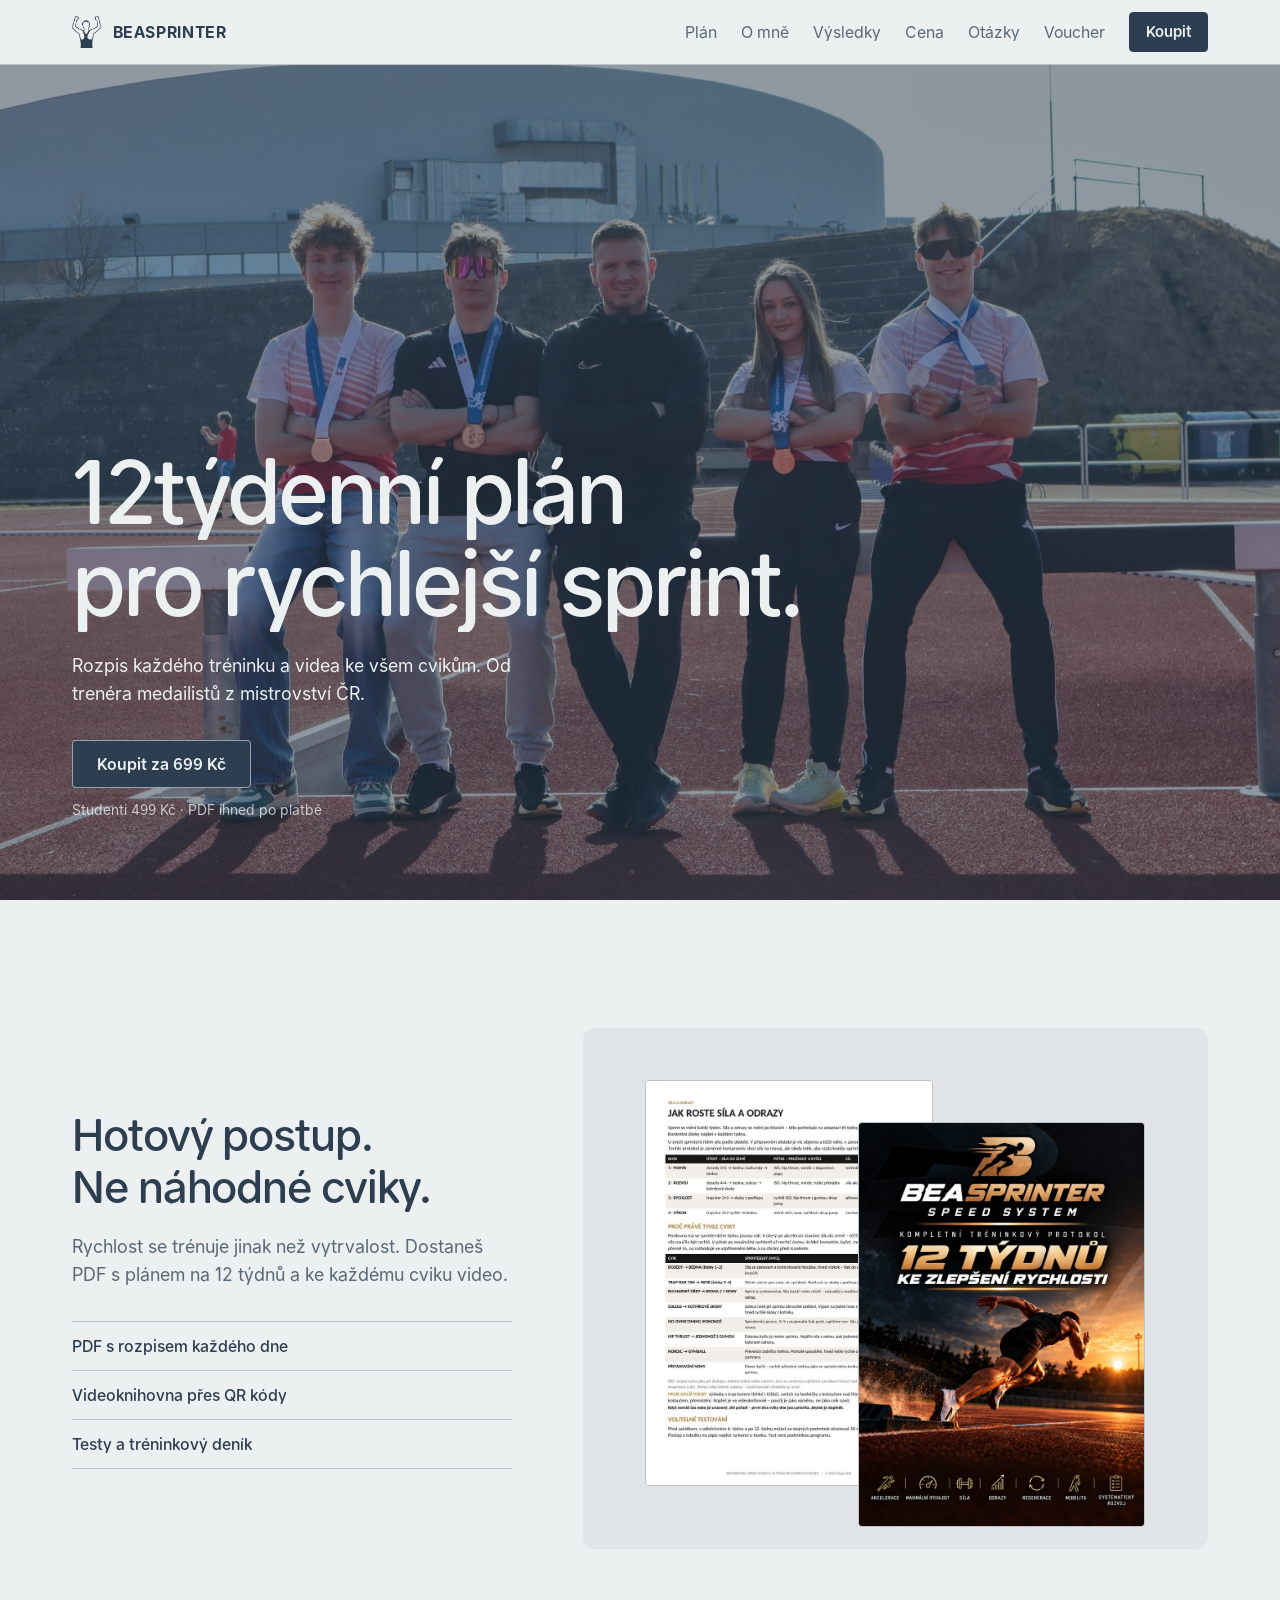
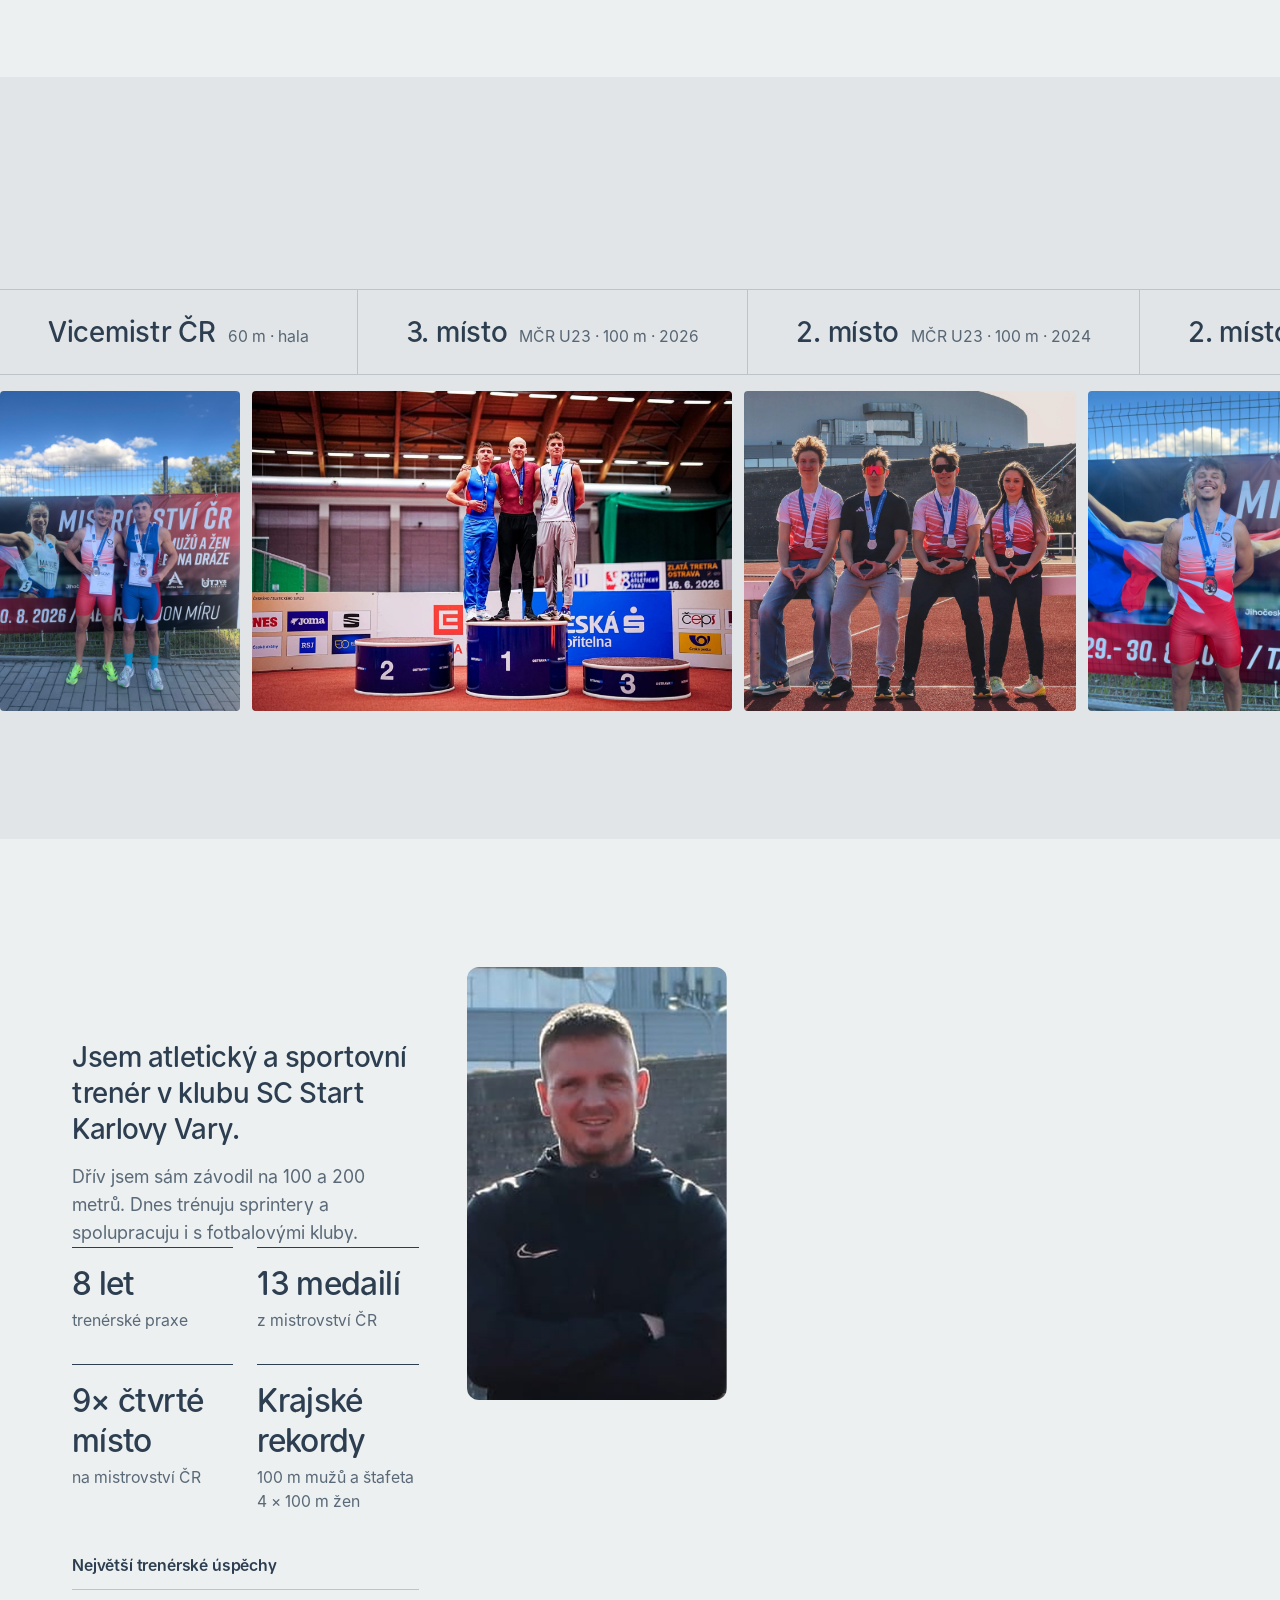
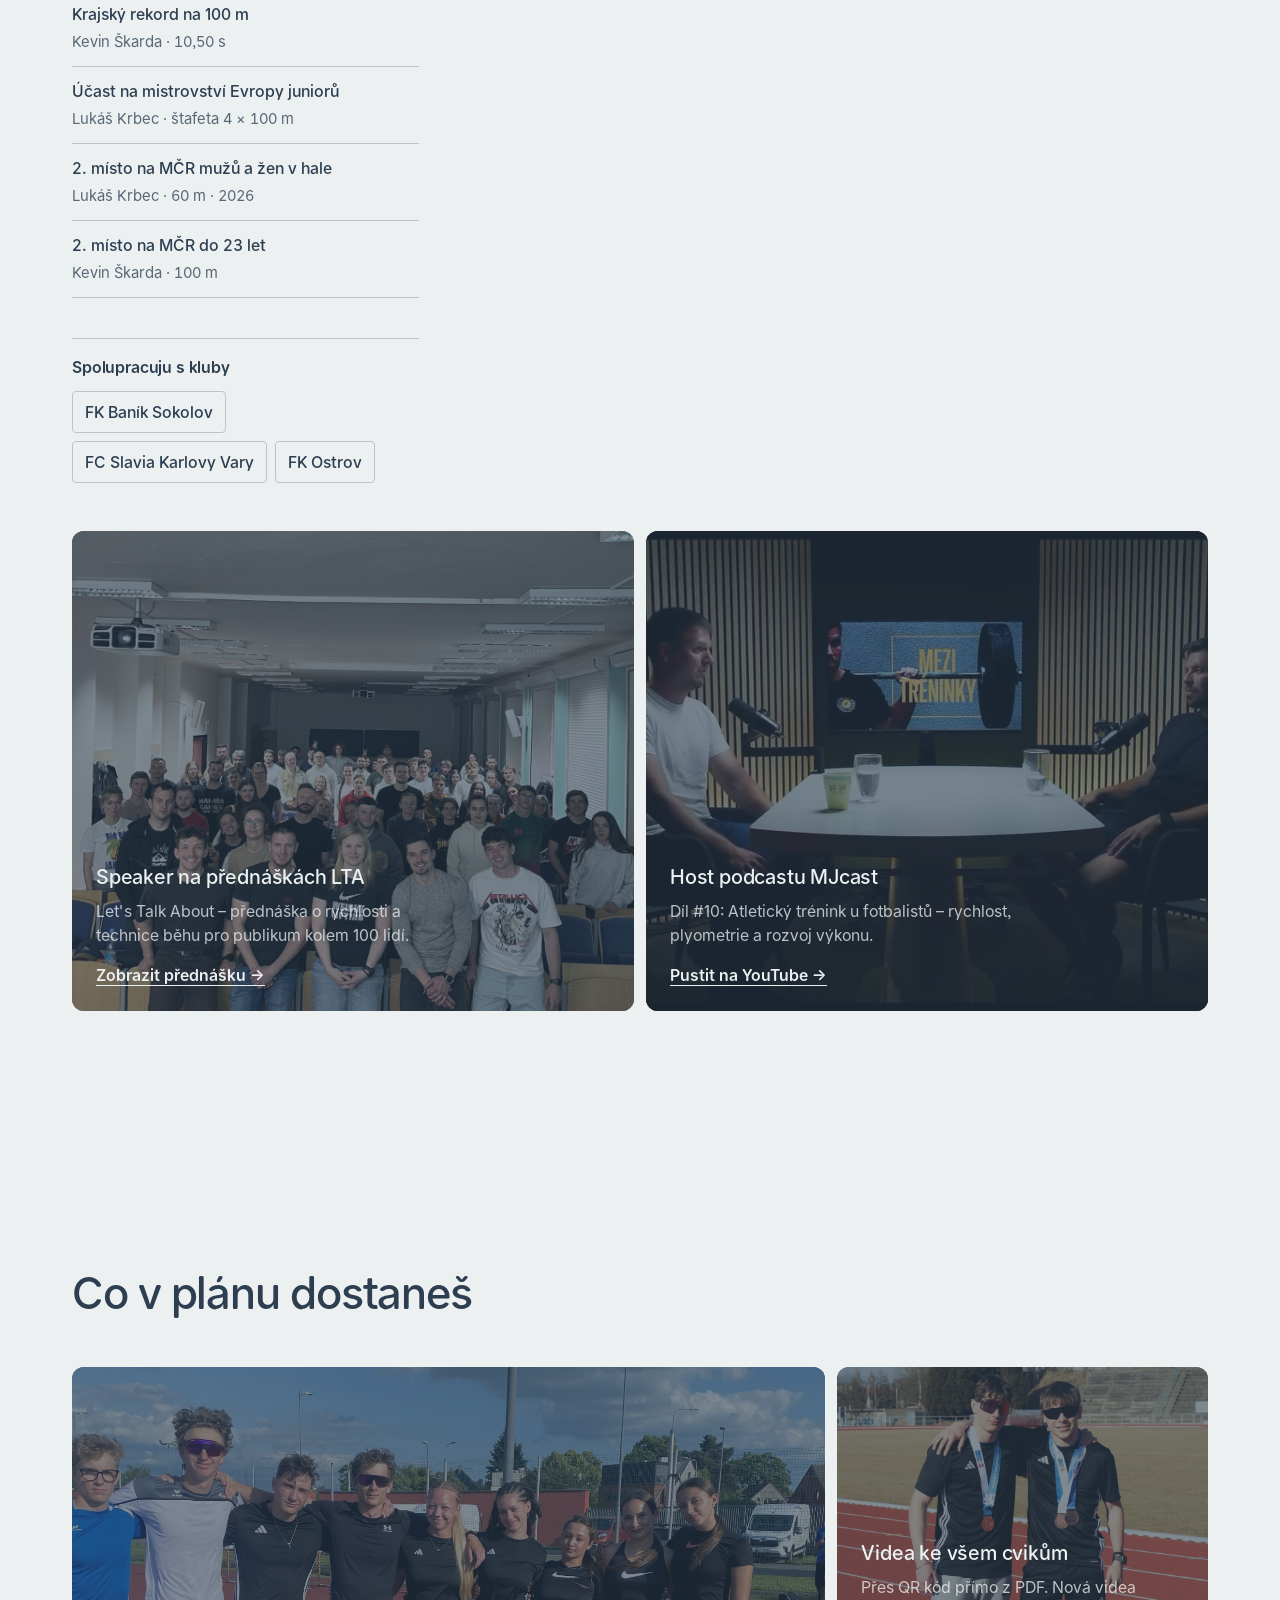
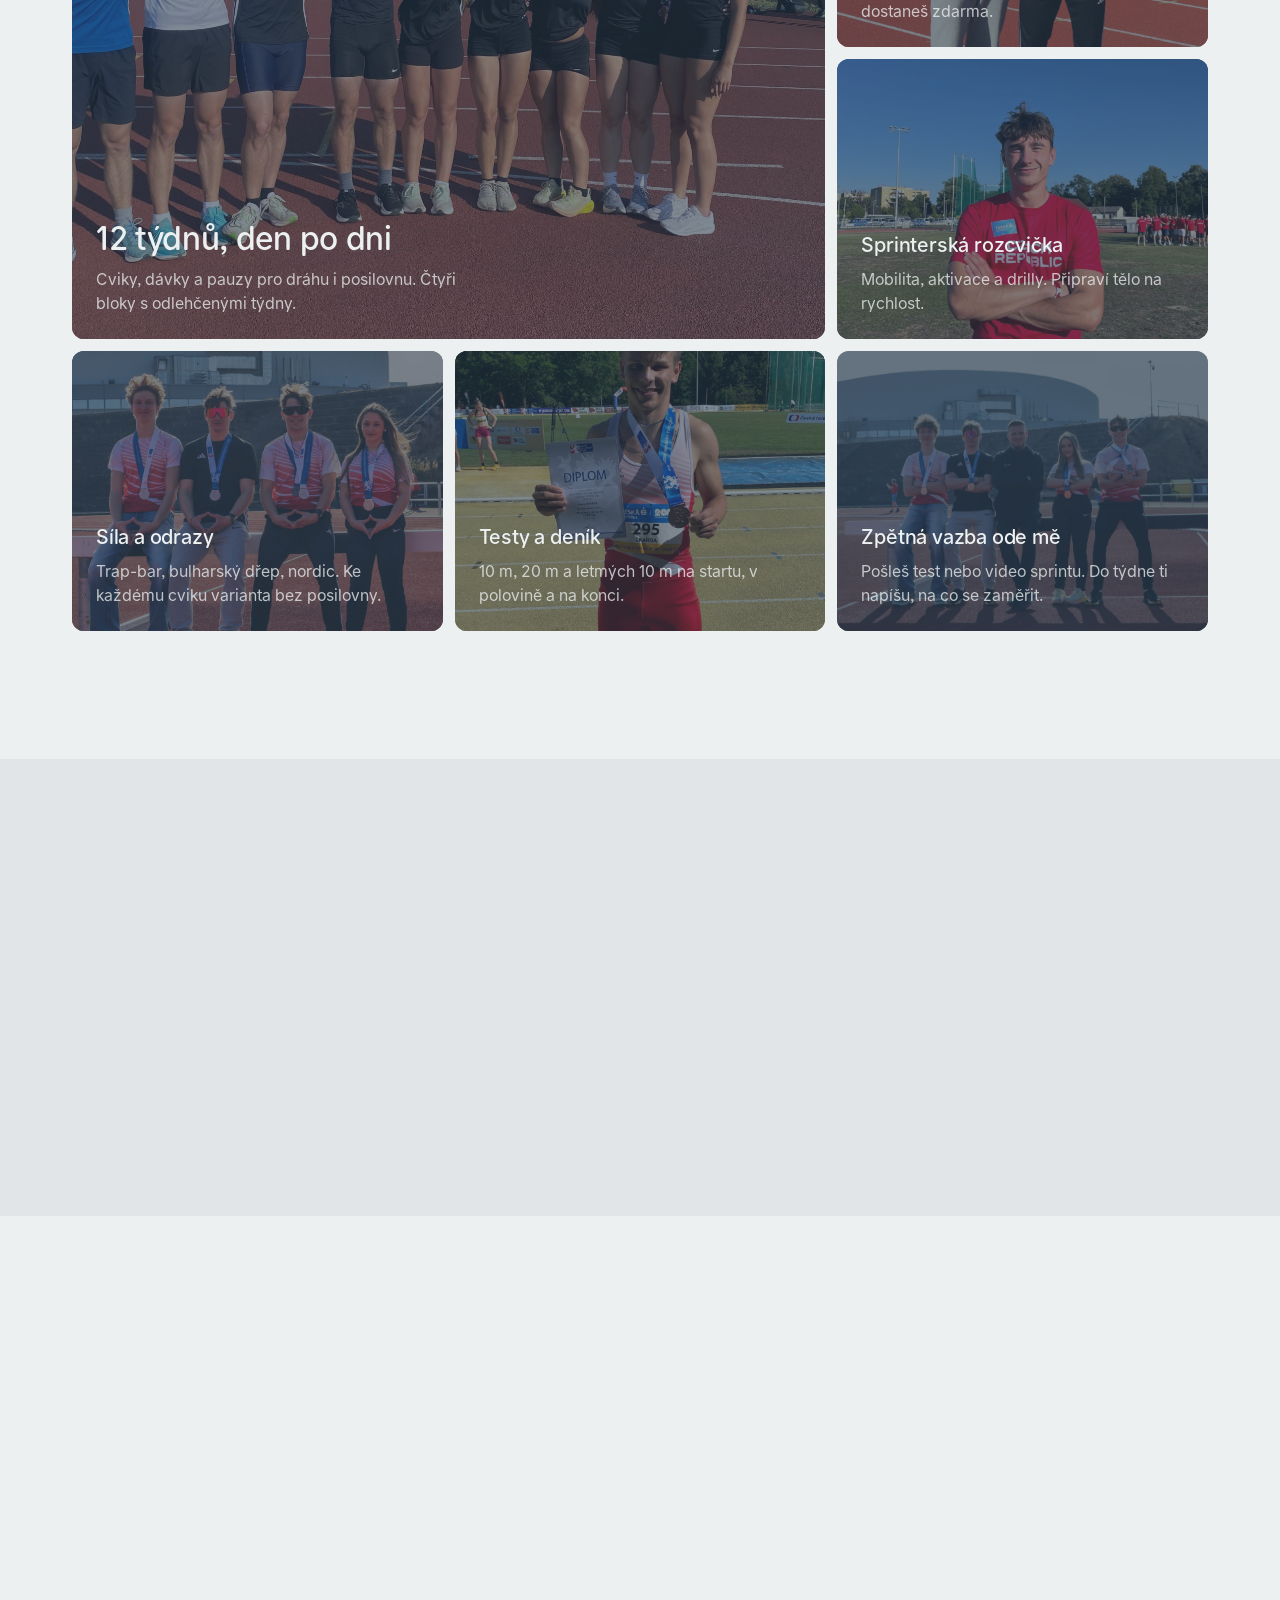
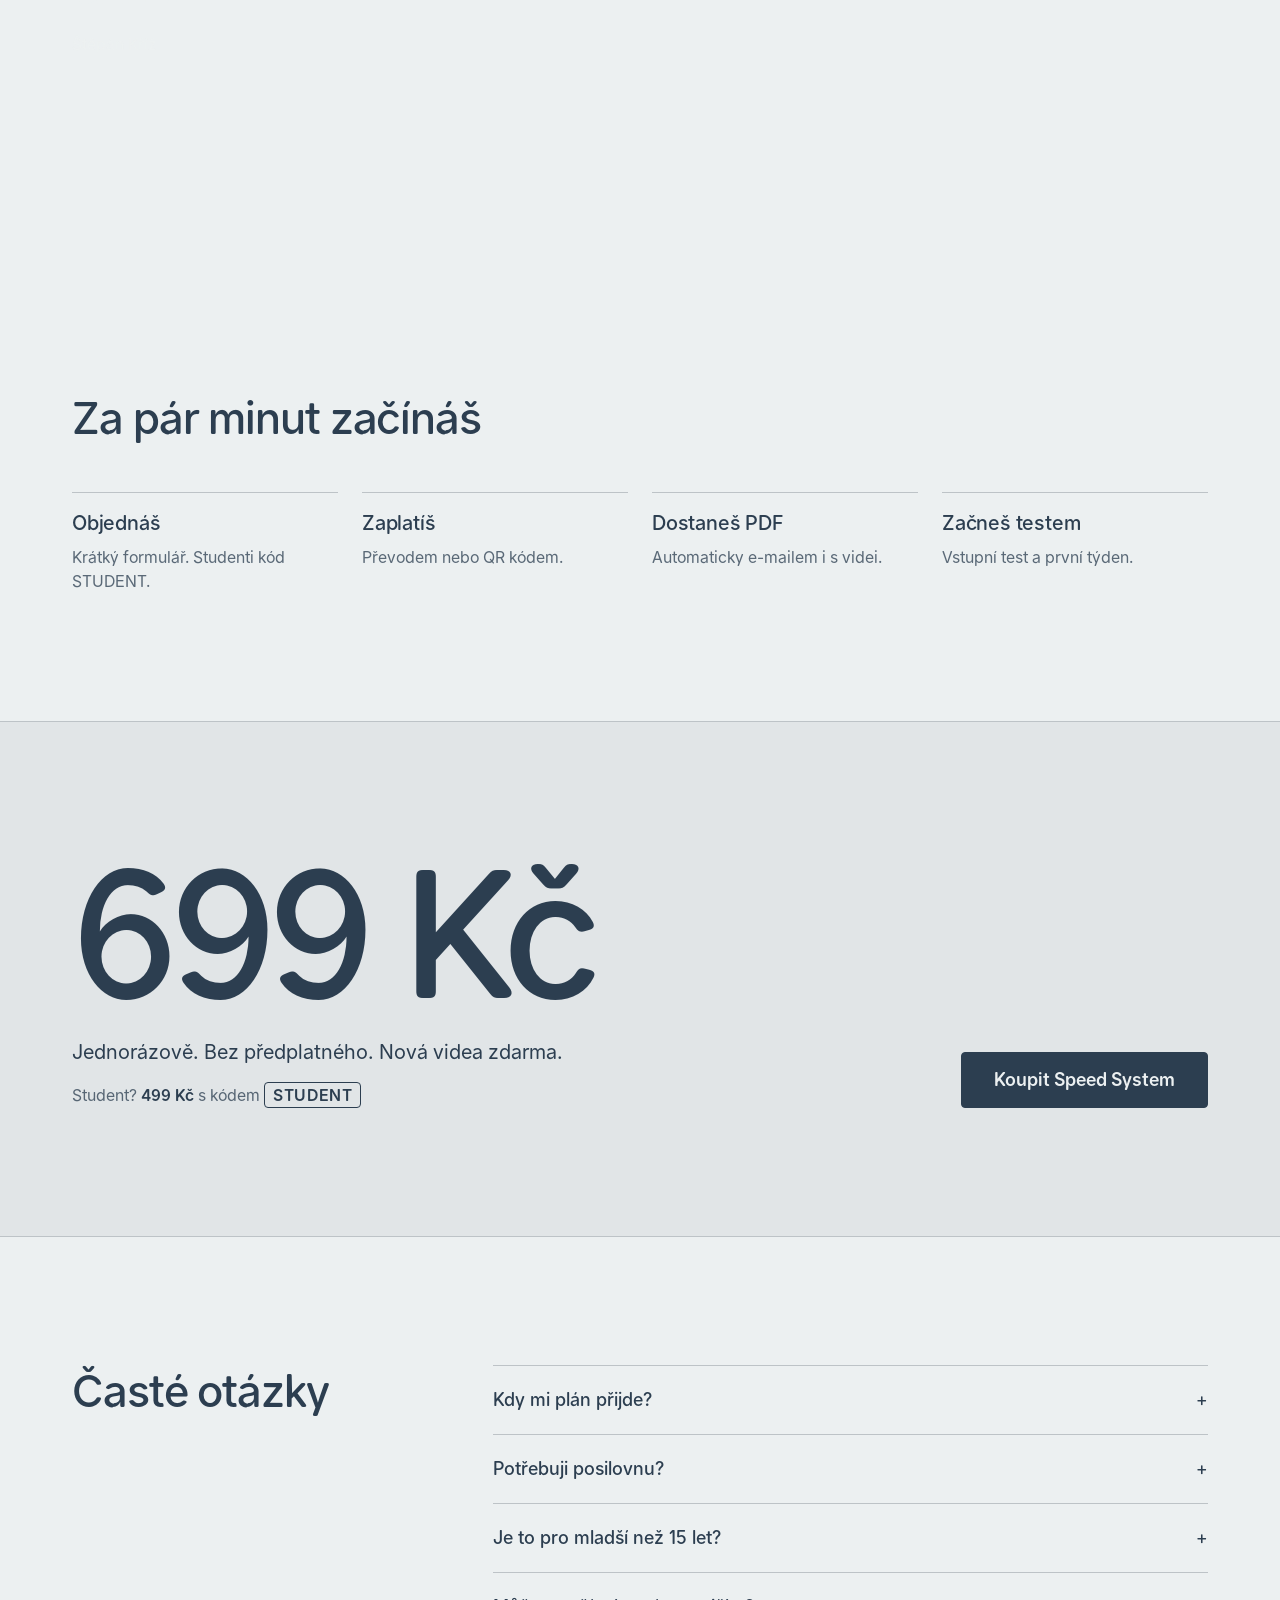
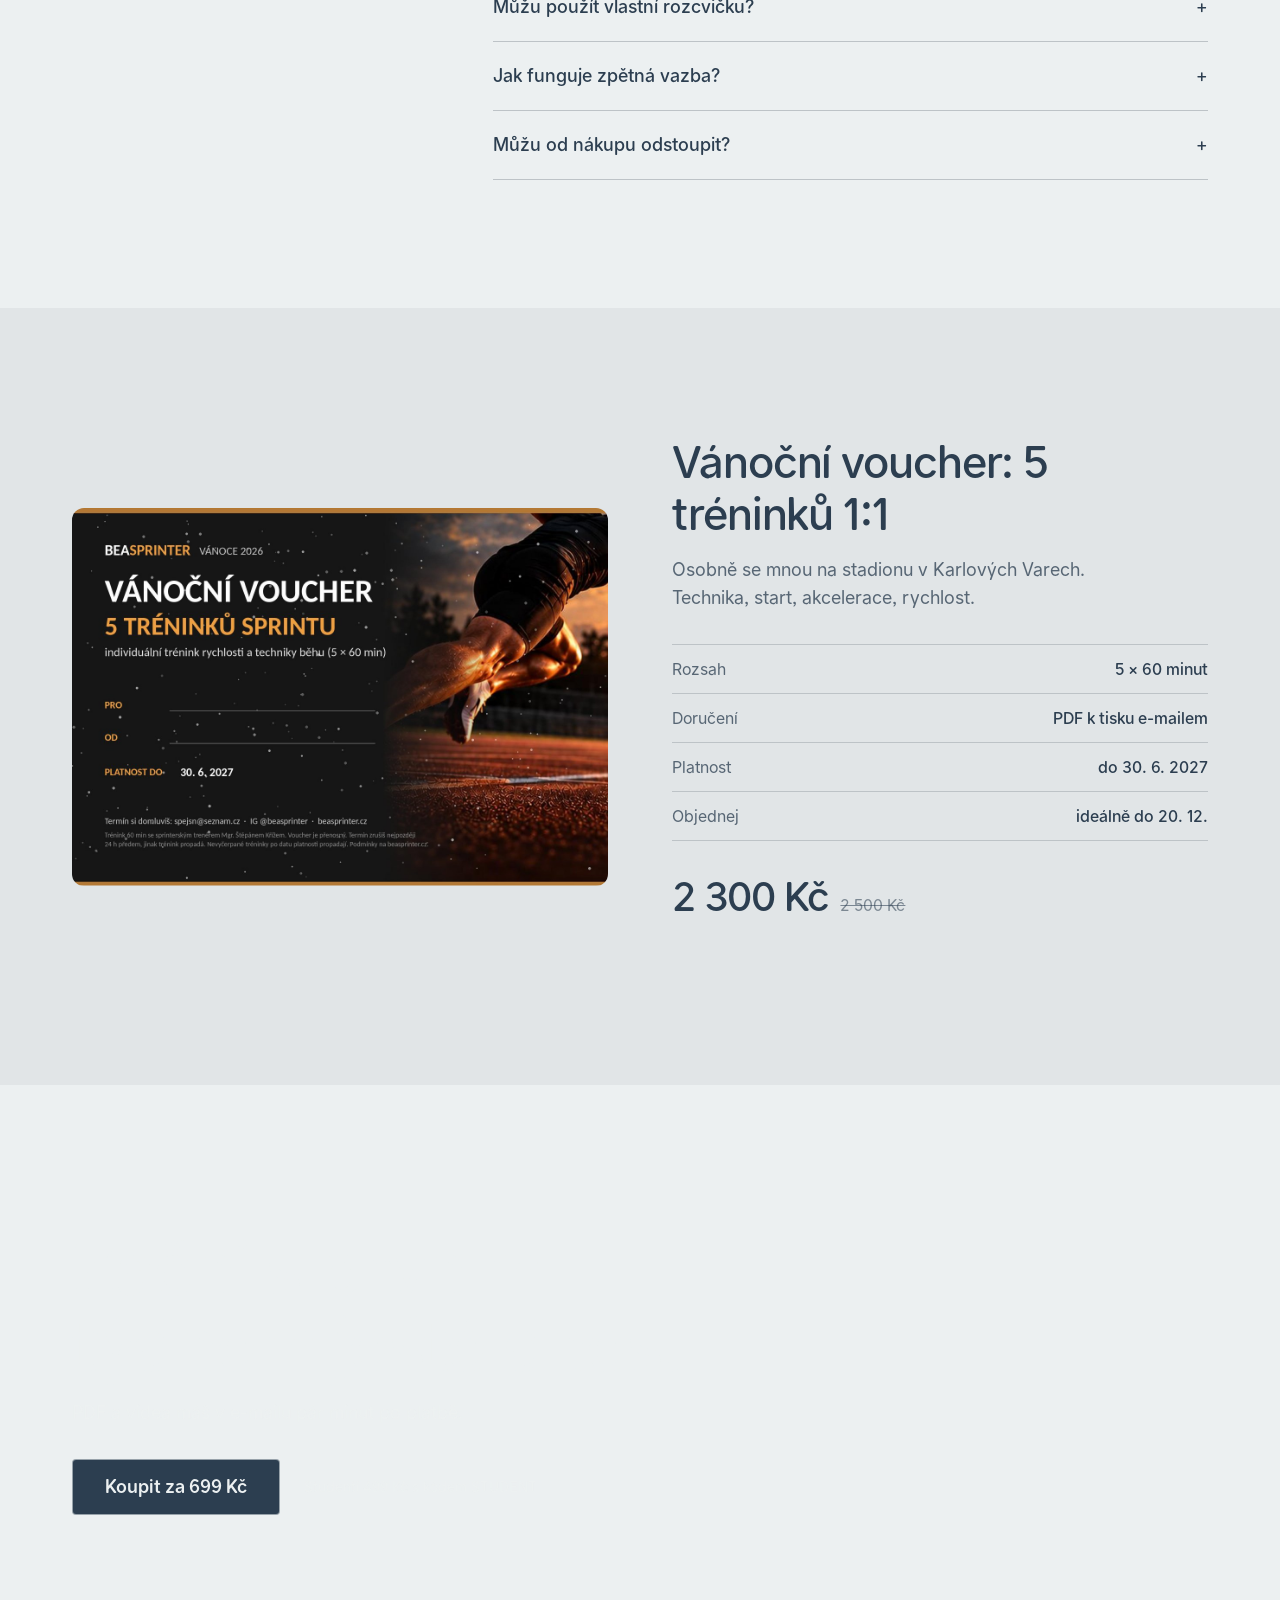
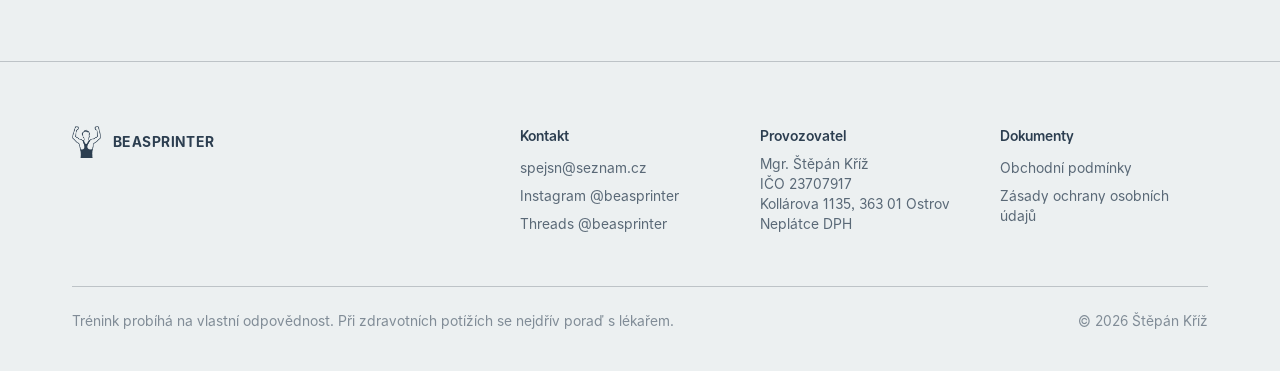
==== commit f024b534: "Add files via upload" ====
--- a/index.html
+++ b/index.html
@@ -132,16 +132,16 @@
     <!-- About -->
     <section class="panel about" id="o-mne">
       <div class="wrap about__grid">
-        <div class="about__intro">
-          <h2 class="reveal">O mně</h2>
-          <p class="about__lead reveal">Jsem atletický a sportovní trenér v klubu SC Start Karlovy Vary.</p>
-          <p class="reveal">Dřív jsem sám závodil na 100 a 200 metrů. Dnes trénuju sprintery a spolupracuju i s fotbalovými kluby.</p>
-          <figure class="about__photo reveal-img">
-            <img src="assets/img/coach.jpg" alt="Mgr. Štěpán Kříž" width="696" height="1161" loading="lazy">
-          </figure>
-        </div>
-
-        <div class="about__facts">
+        <figure class="about__photo reveal-img">
+          <img src="assets/img/coach.jpg" alt="Mgr. Štěpán Kříž" width="696" height="1161" loading="lazy">
+        </figure>
+
+        <div class="about__content">
+          <div class="about__intro">
+            <h2 class="reveal">O mně</h2>
+            <p class="about__lead reveal">Jsem atletický a sportovní trenér v klubu SC Start Karlovy Vary.</p>
+            <p class="reveal">Dřív jsem sám závodil na 100 a 200 metrů. Dnes trénuju sprintery a spolupracuju i s fotbalovými kluby.</p>
+          </div>
           <dl class="facts" data-stagger>
             <div class="reveal"><dt>8 let</dt><dd>trenérské praxe</dd></div>
             <div class="reveal"><dt>13 medailí</dt><dd>z mistrovství ČR</dd></div>
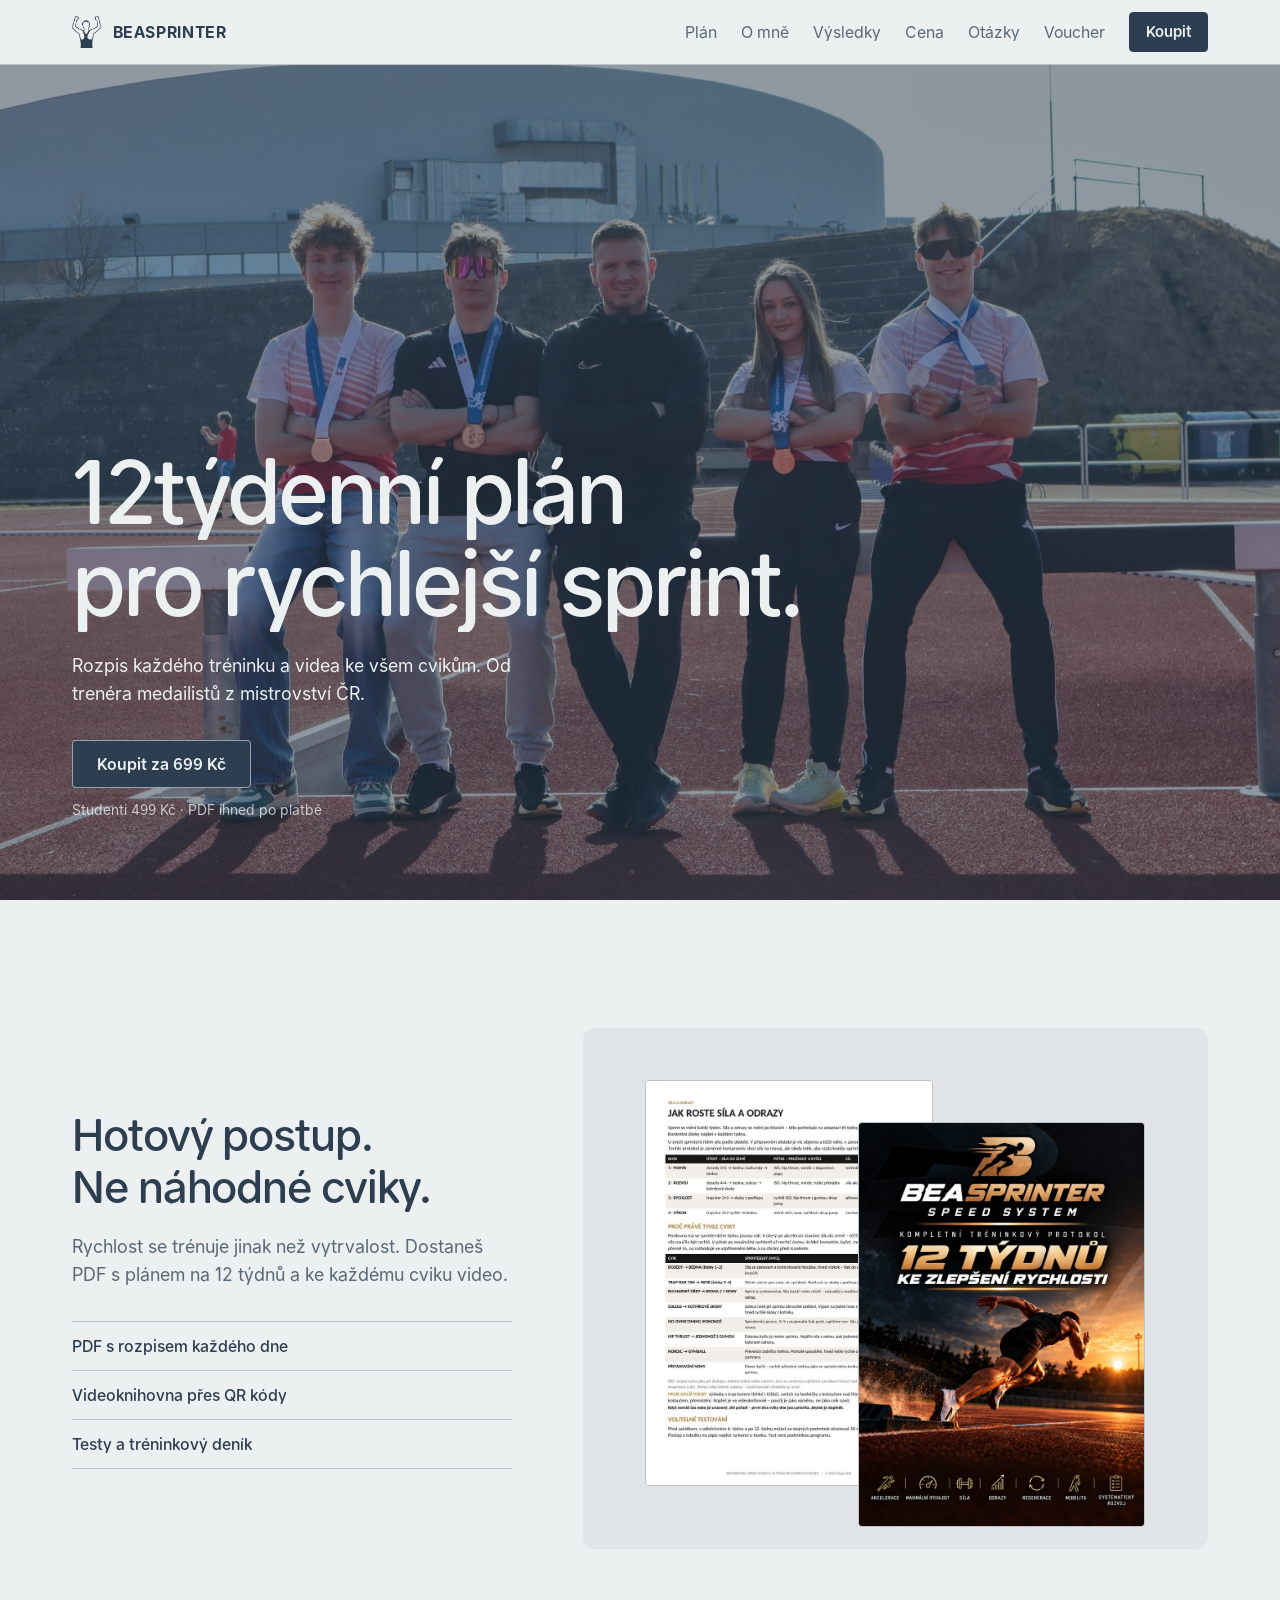
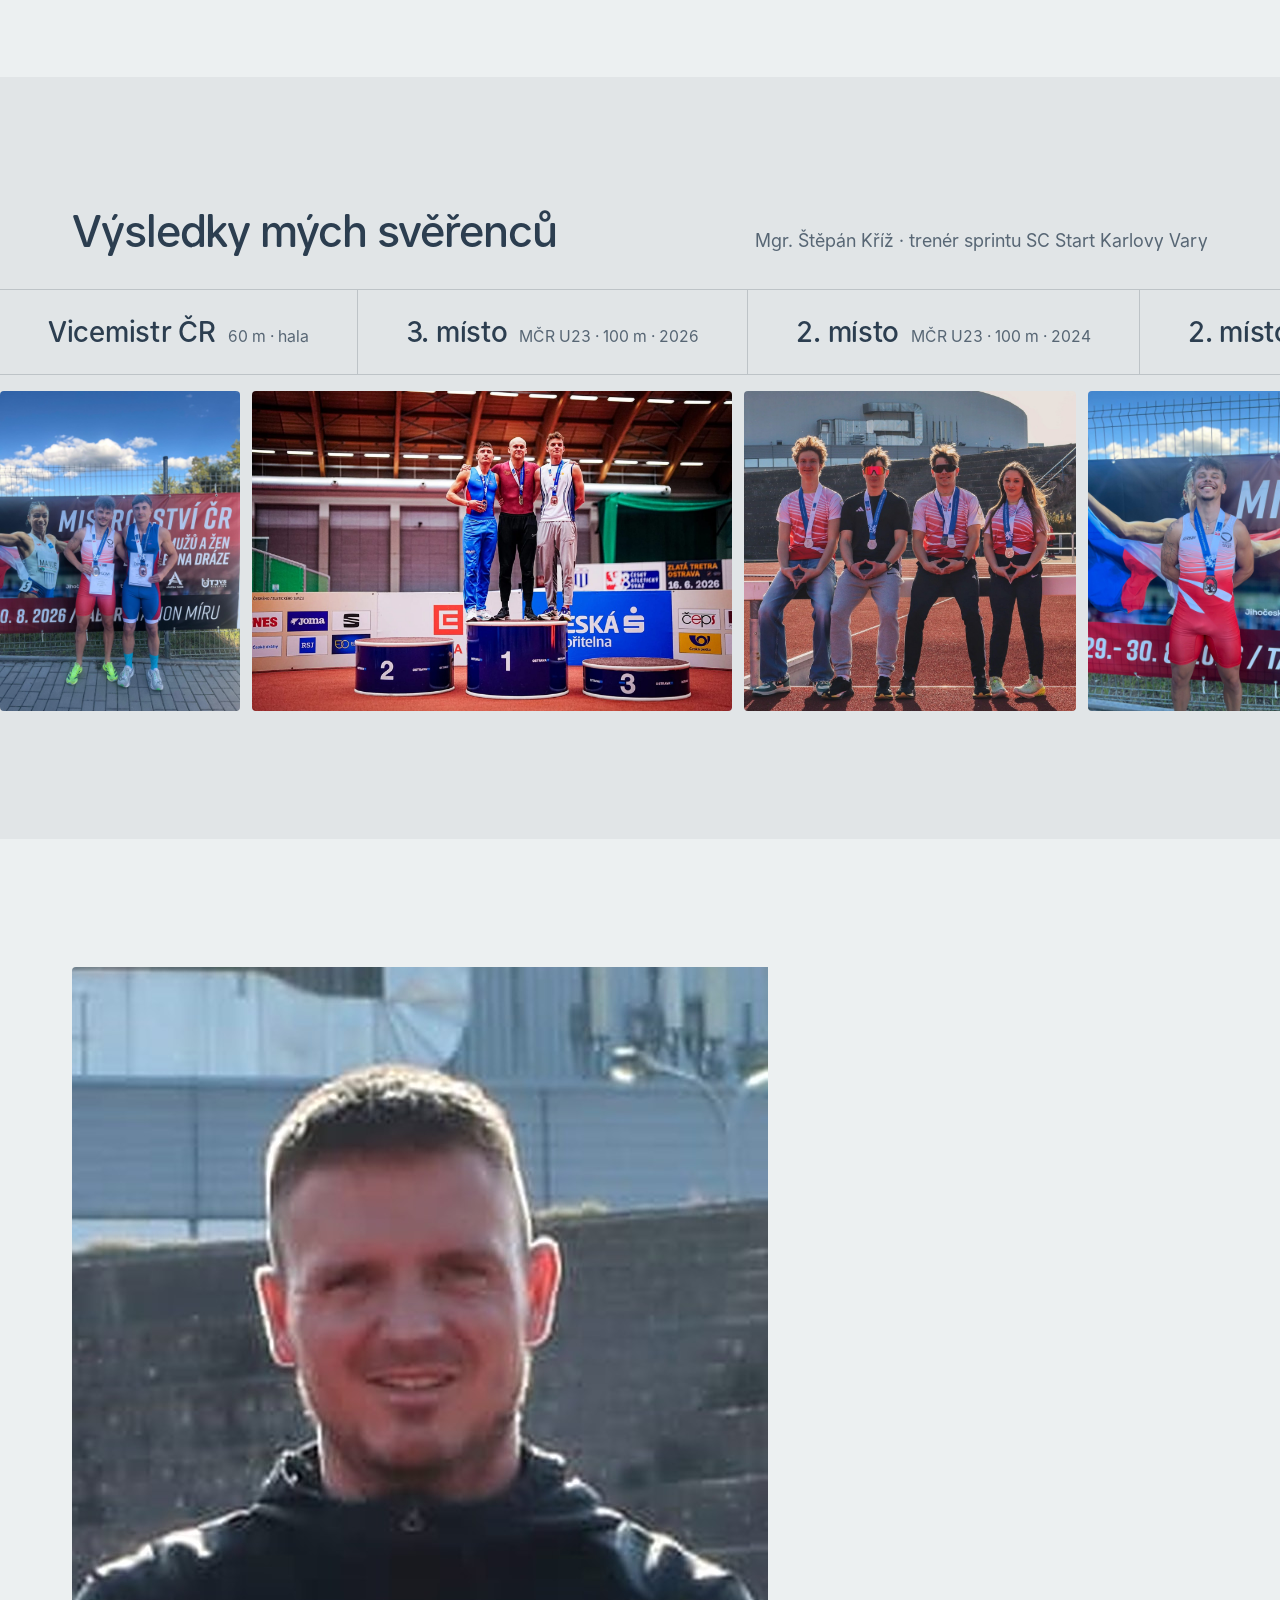
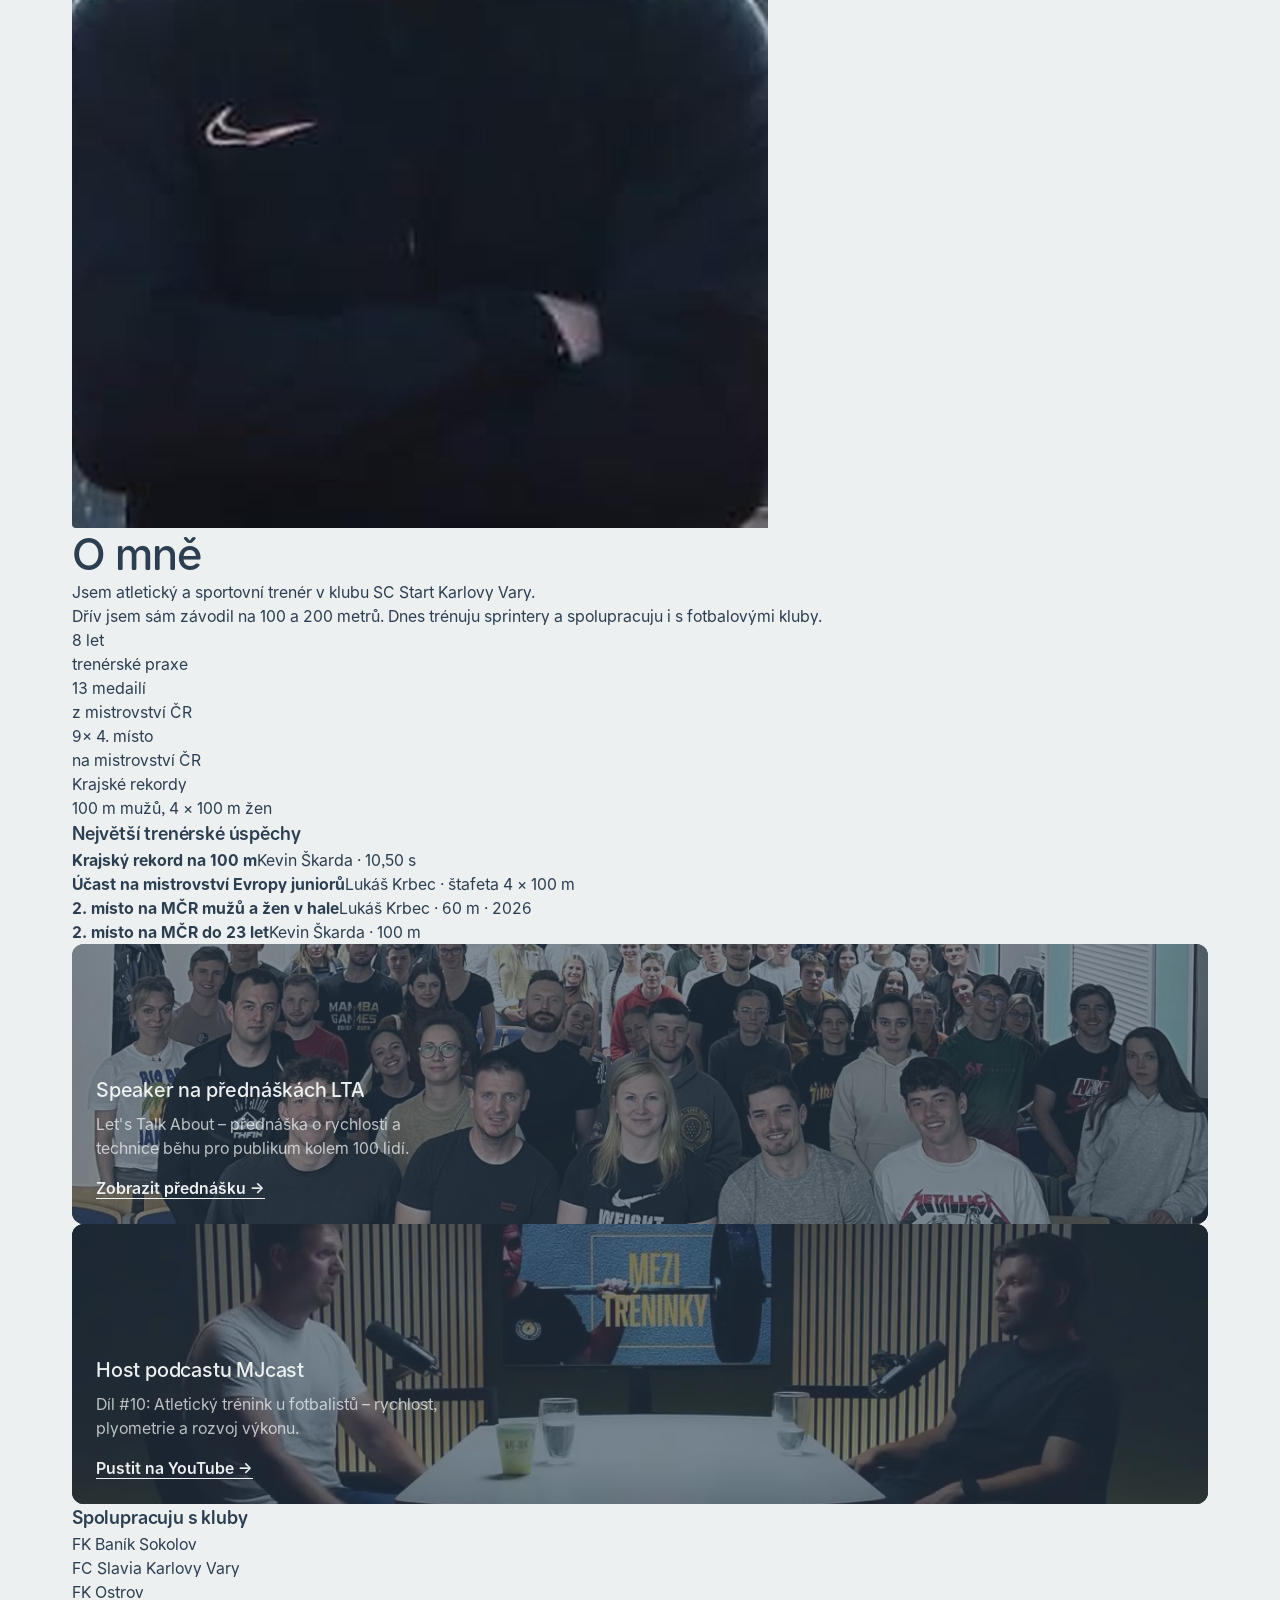
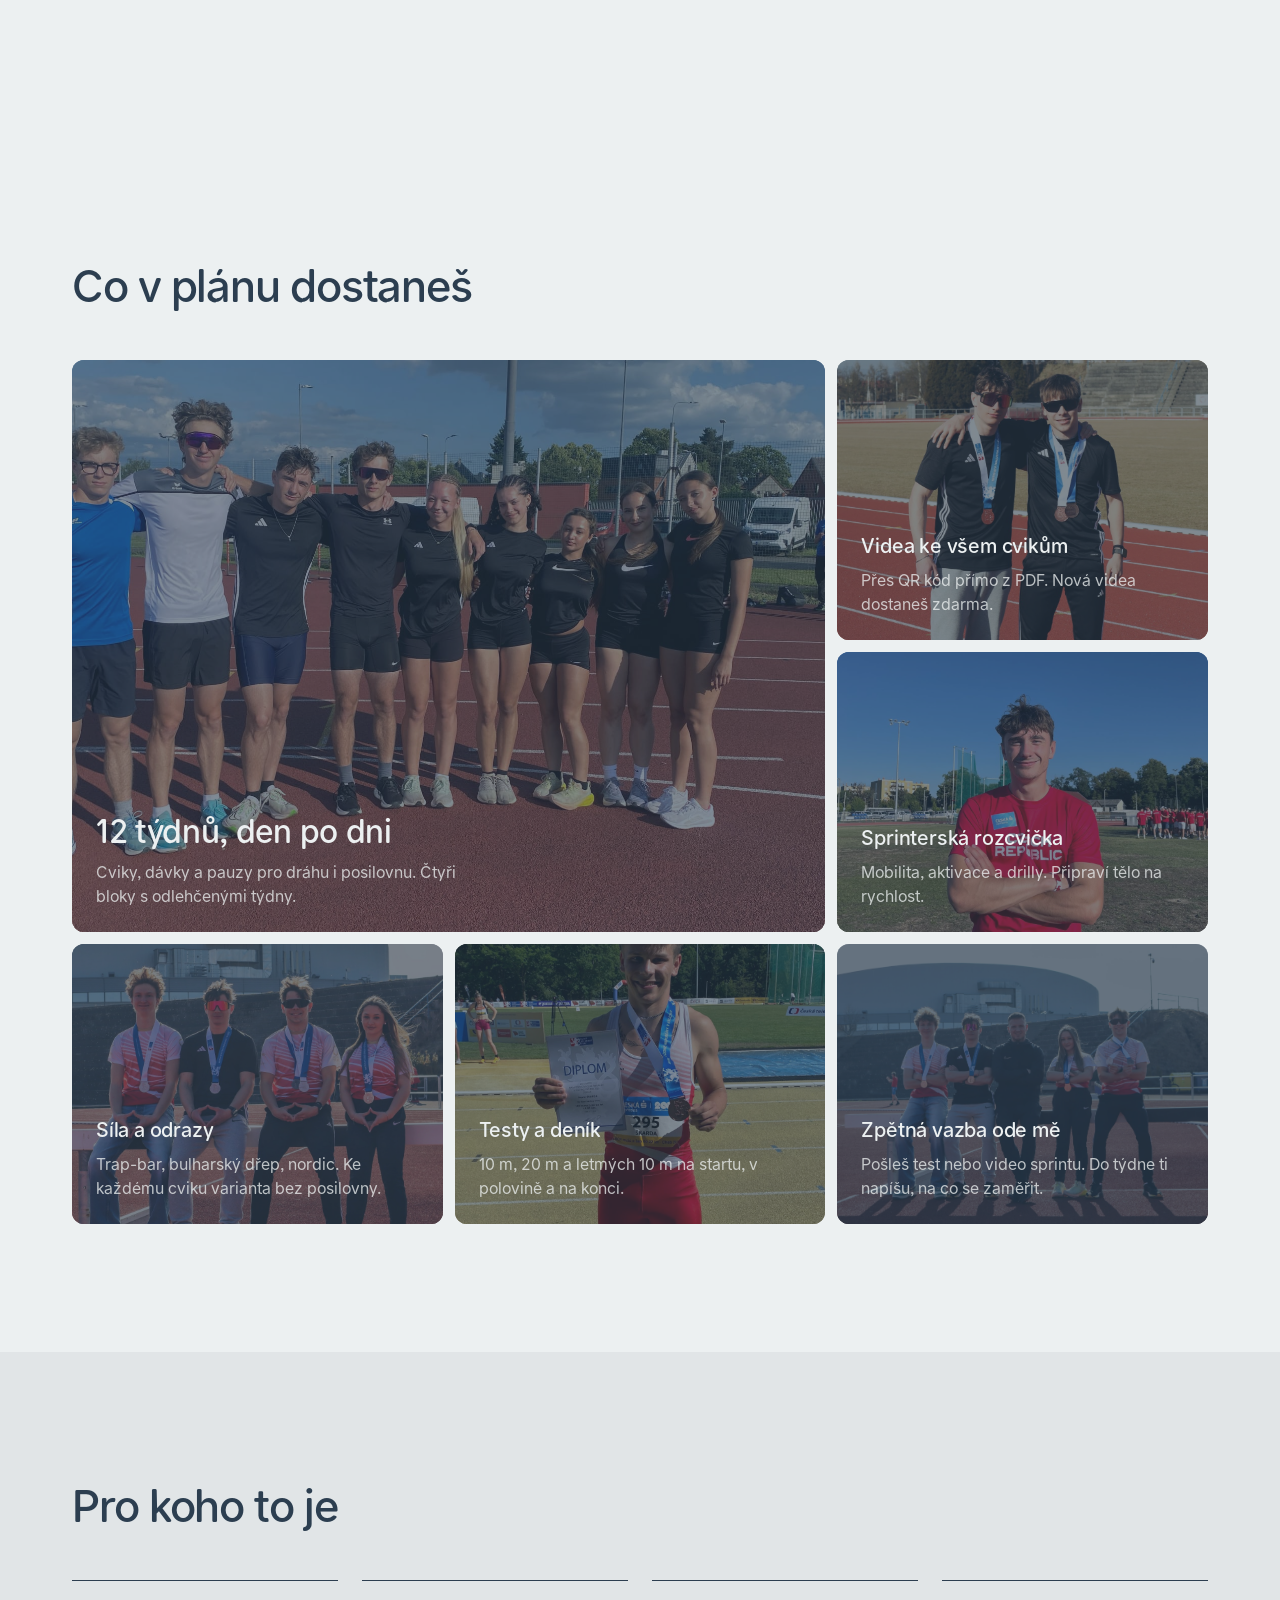
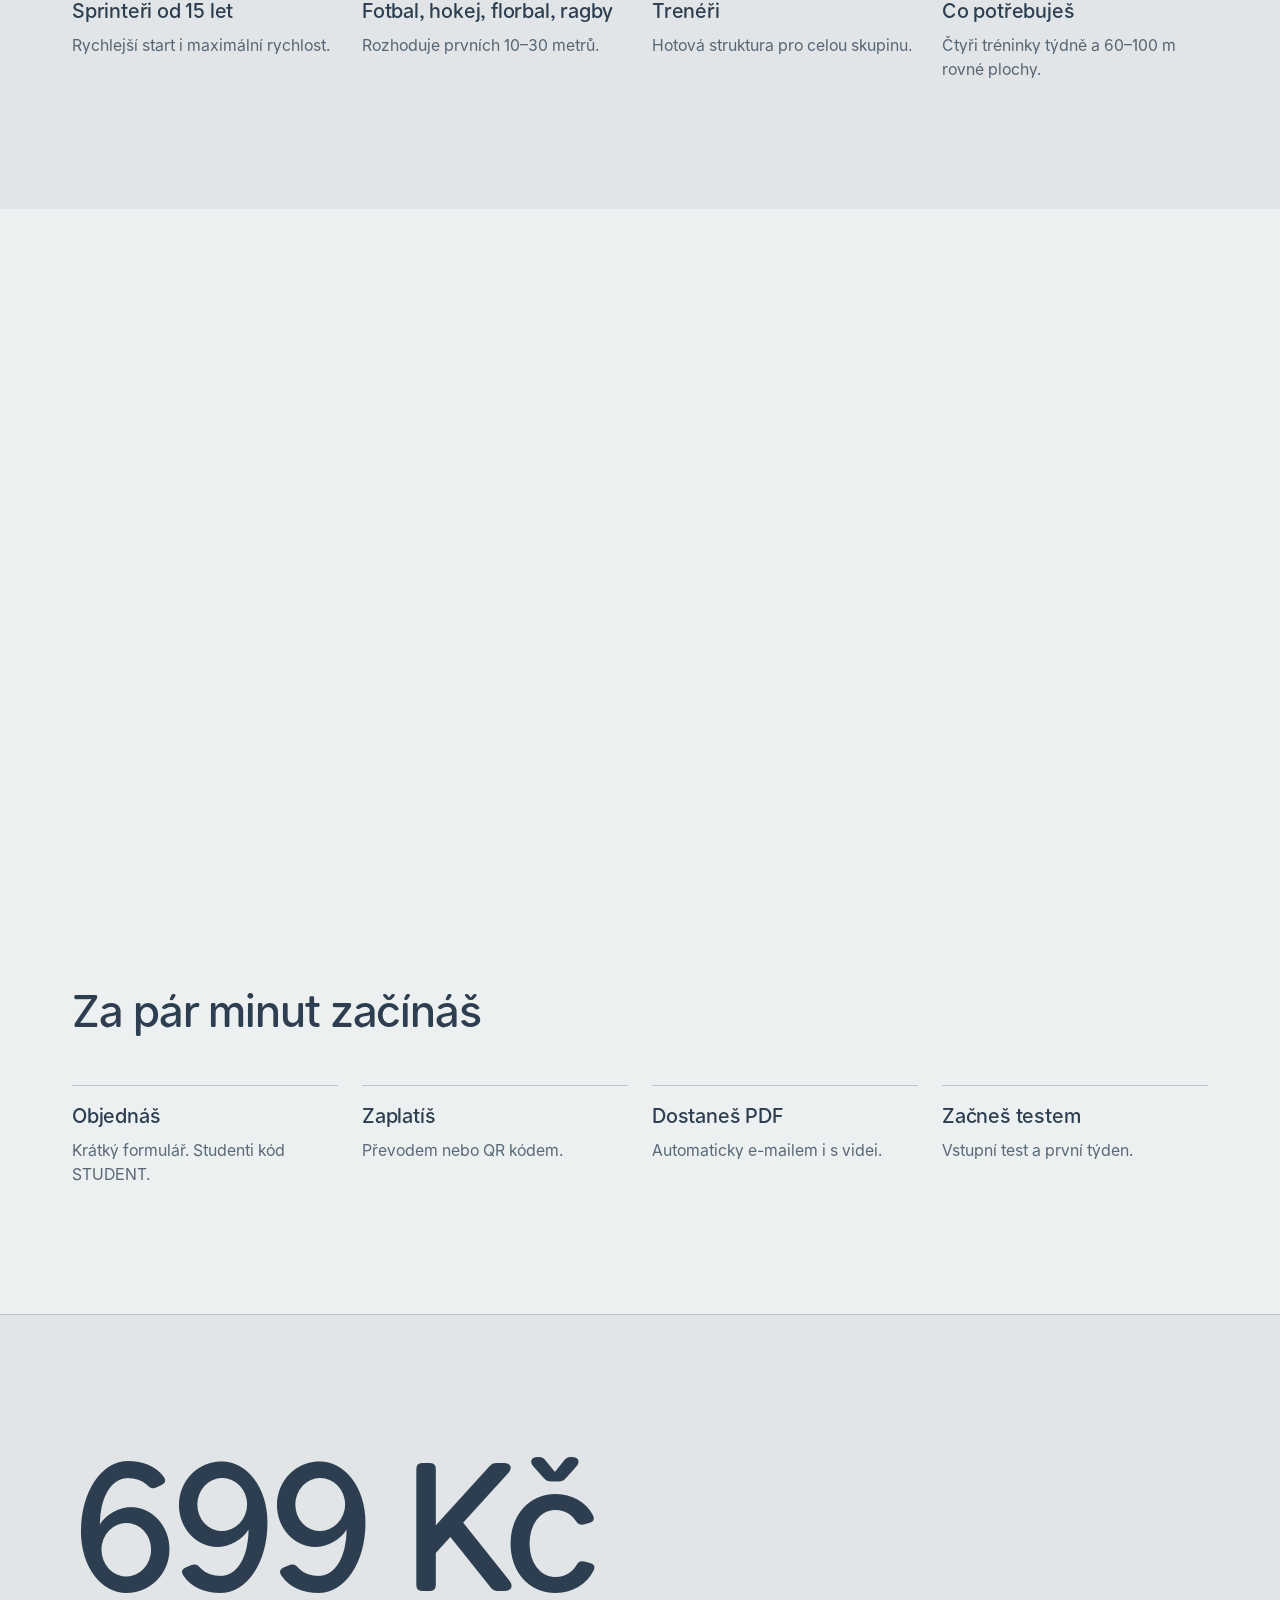
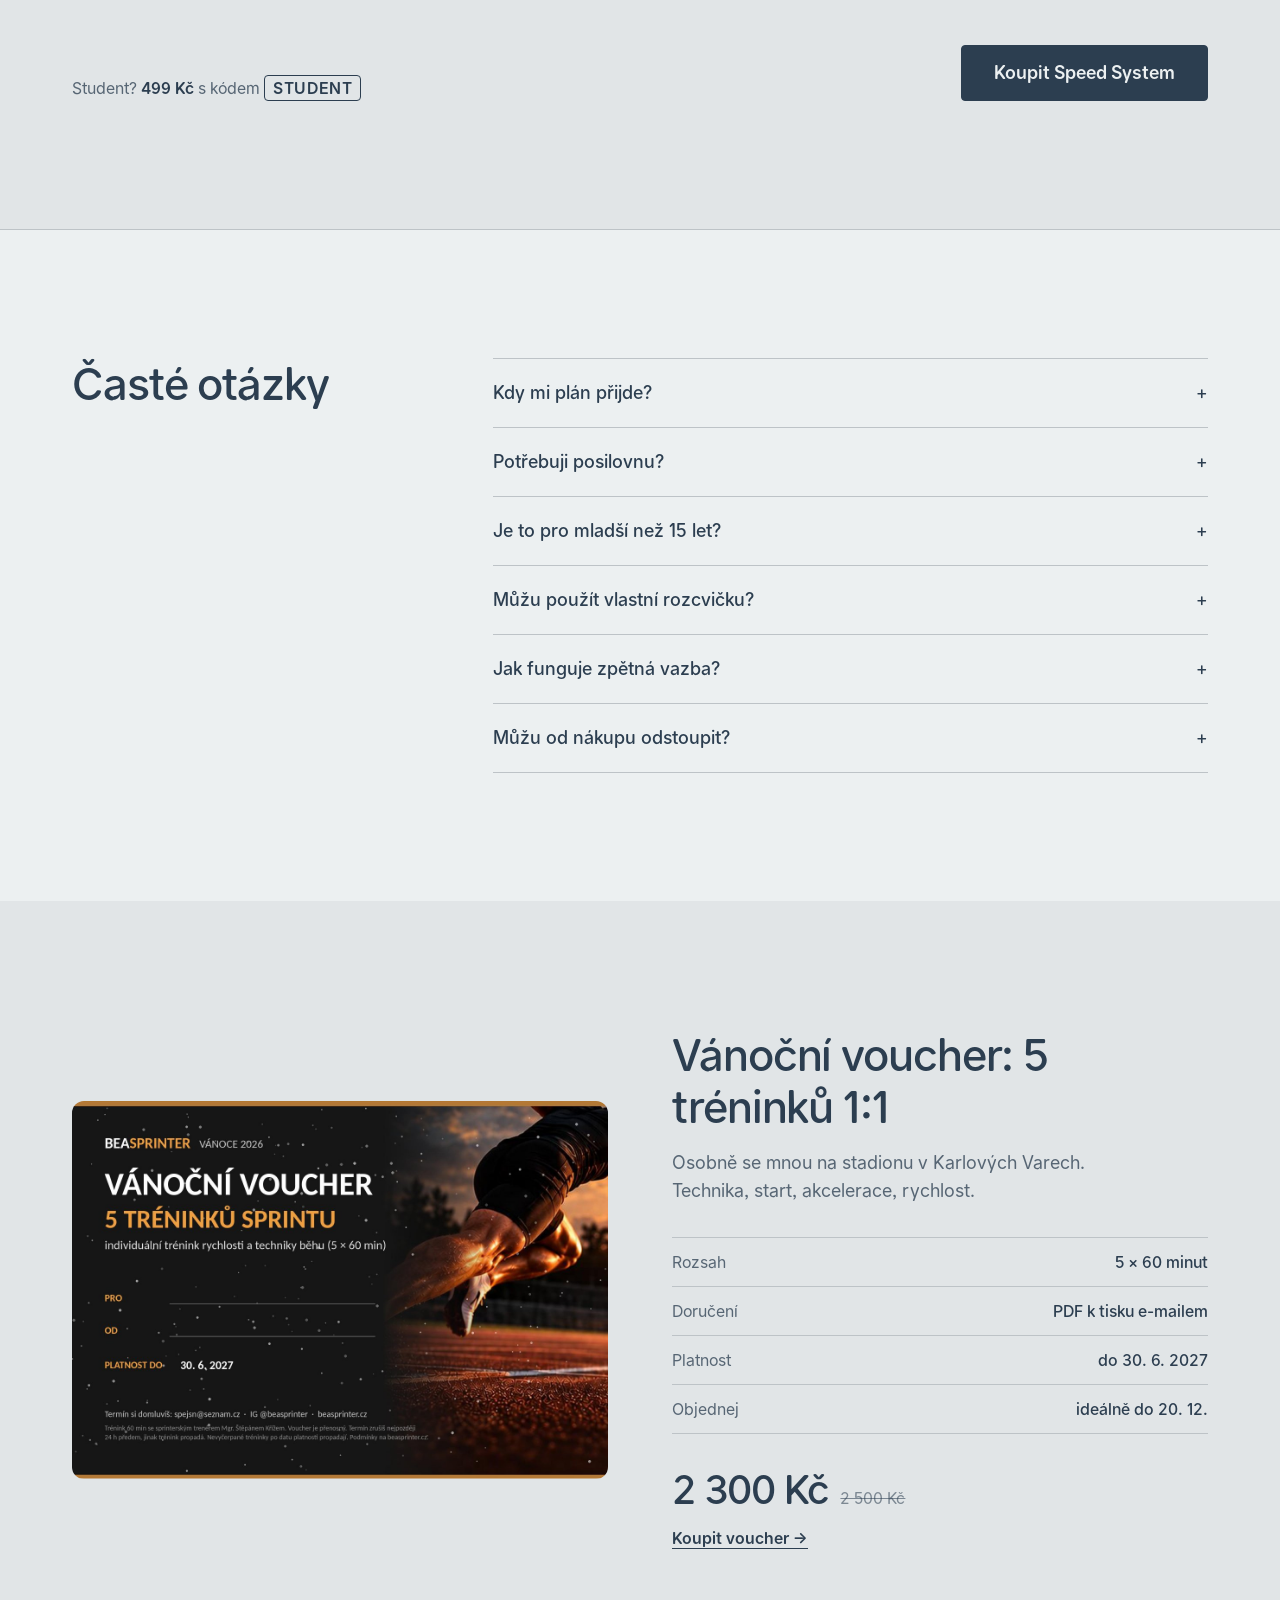
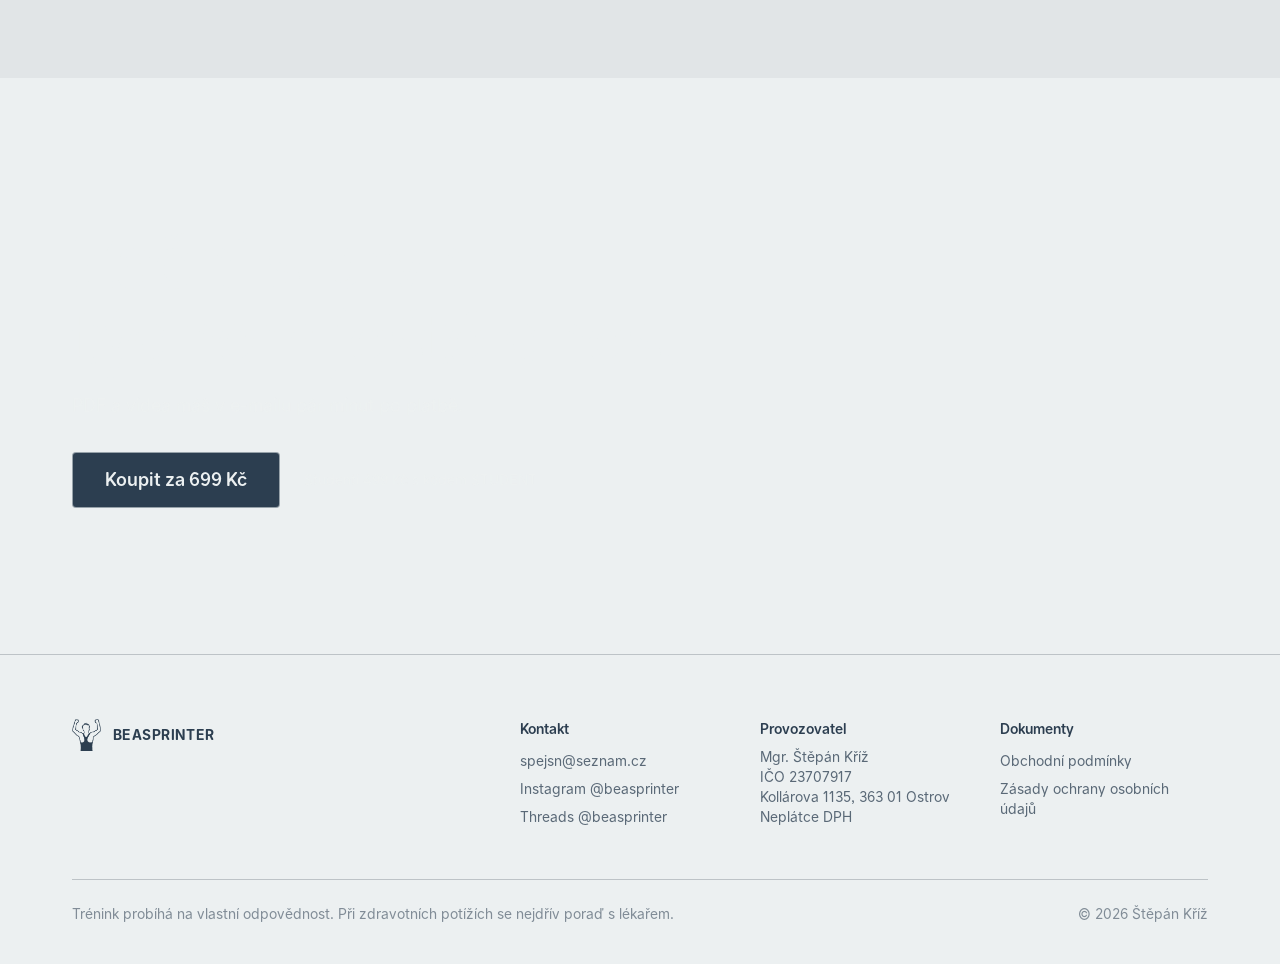
==== commit 7c64d6ff: "Add files via upload" ====
--- a/index.html
+++ b/index.html
@@ -1,400 +1,403 @@
-<!doctype html>
-<html lang="cs" class="no-js">
-<!-- Palette: Platinum Prestige (brandlic.studio "9 luxury color palettes", #4) -->
-<head>
-  <meta charset="utf-8">
-  <meta name="viewport" content="width=device-width, initial-scale=1">
-  <title>BEASPRINTER Speed System – 12týdenní plán sprinterského tréninku</title>
-  <meta name="description" content="PDF s rozpisem tréninku na 12 týdnů, 21 videí cviků a testy na 10 m, 20 m a letmých 10 m. Sestavil Mgr. Štěpán Kříž, trenér sprintu SC Start Karlovy Vary. 699 Kč, studenti 499 Kč.">
-  <meta name="theme-color" content="#ecf0f1">
-  <meta property="og:title" content="BEASPRINTER Speed System – 12týdenní plán pro rychlejší sprint">
-  <meta property="og:description" content="Rozpis každého tréninku na 12 týdnů, 21 videí cviků, testy a zpětná vazba od trenéra. 699 Kč.">
-  <meta property="og:image" content="assets/img/team-coach.jpg">
-  <meta property="og:type" content="website">
-  <link rel="icon" type="image/png" href="assets/logo/logo.png">
-  <link rel="preload" href="assets/fonts/Allo-Regular.woff2" as="font" type="font/woff2" crossorigin>
-  <link rel="preload" href="assets/fonts/Allo-Medium.woff2" as="font" type="font/woff2" crossorigin>
-  <link rel="preload" as="image" href="assets/img/team-coach.jpg">
-  <link rel="stylesheet" href="assets/css/style.css">
-  <script>document.documentElement.classList.replace('no-js', 'js');</script>
-</head>
-<body>
-
-  <header class="nav">
-    <div class="wrap nav__inner">
-      <a class="brand" href="#top" aria-label="BEASPRINTER – na začátek stránky">
-        <img src="assets/logo/logo.png" alt="" width="29" height="32">
-        <span>BEASPRINTER</span>
-      </a>
-      <nav class="nav__links" id="menu" aria-label="Hlavní navigace">
-        <a href="#plan">Plán</a>
-        <a href="#o-mne">O mně</a>
-        <a href="#vysledky">Výsledky</a>
-        <a href="#cena">Cena</a>
-        <a href="#faq">Otázky</a>
-        <a href="#voucher">Voucher</a>
-      </nav>
-      <a class="btn btn--sm nav__buy" href="https://form.fapi.cz/?id=77cd6c57-8a3c-49f5-8ff0-04268990d74a">Koupit</a>
-      <button class="nav__toggle" type="button" aria-expanded="false" aria-controls="menu" aria-label="Otevřít menu">
-        <span class="nav__icon" aria-hidden="true"><i></i><i></i></span>
-      </button>
-    </div>
-  </header>
-
-  <main id="top">
-
-    <!-- Hero: photo stays put, page scrolls over it -->
-    <section class="window window--hero">
-      <div class="window__bg" aria-hidden="true">
-        <img src="assets/img/team-coach.jpg" alt="">
-      </div>
-      <div class="wrap hero">
-        <h1 class="hero__title">
-          <span class="line"><span>12týdenní plán</span></span>
-          <span class="line"><span>pro rychlejší sprint.</span></span>
-        </h1>
-        <p class="hero__lead">Rozpis každého tréninku a videa ke všem cvikům. Od trenéra medailistů z mistrovství ČR.</p>
-        <div class="hero__cta">
-          <a class="btn" href="https://form.fapi.cz/?id=77cd6c57-8a3c-49f5-8ff0-04268990d74a">Koupit za 699&nbsp;Kč</a>
-          <p class="small">Studenti 499&nbsp;Kč · PDF ihned po platbě</p>
-        </div>
-      </div>
-    </section>
-
-    <!-- Product preview -->
-    <section class="panel product">
-      <div class="wrap product__grid">
-        <div class="product__text">
-          <h2 class="reveal">Hotový postup.<br>Ne náhodné cviky.</h2>
-          <p class="reveal">Rychlost se trénuje jinak než vytrvalost. Dostaneš PDF s plánem na 12 týdnů a ke každému cviku video.</p>
-          <ul class="product__list" data-stagger>
-            <li class="reveal">PDF s rozpisem každého dne</li>
-            <li class="reveal">Videoknihovna přes QR kódy</li>
-            <li class="reveal">Testy a tréninkový deník</li>
-          </ul>
-        </div>
-
-        <div class="shots reveal">
-          <img class="shots__page" src="assets/img/plan-preview.jpg" alt="Ukázka stránky z plánu: Jak roste síla a odrazy" width="700" height="989" loading="lazy">
-          <img class="shots__cover" src="assets/img/plan-cover.jpg" alt="Obálka BEASPRINTER Speed System – 12 týdnů ke zlepšení rychlosti" width="680" height="961" loading="lazy">
-        </div>
-      </div>
-    </section>
-
-    <!-- Trust strip + photos -->
-    <section class="panel panel--alt trust" id="vysledky">
-      <div class="wrap">
-        <div class="trust__head">
-          <h2 class="trust__title reveal">Výsledky mých svěřenců</h2>
-          <p class="trust__coach reveal">Mgr. Štěpán Kříž · trenér sprintu SC Start Karlovy Vary</p>
-        </div>
-      </div>
-
-      <div class="ticker" aria-label="Výsledky svěřenců">
-        <ul class="ticker__track">
-          <li><strong>Vicemistr ČR</strong><span>60 m · hala</span></li>
-          <li><strong>3. místo</strong><span>MČR U23 · 100 m · 2026</span></li>
-          <li><strong>2. místo</strong><span>MČR U23 · 100 m · 2024</span></li>
-          <li><strong>2. místo</strong><span>Halové MČR dorostu · 200 m · 2026</span></li>
-          <li><strong>4. místo</strong><span>MČR dorostu · 100 m · 2026</span></li>
-          <li aria-hidden="true"><strong>Vicemistr ČR</strong><span>60 m · hala</span></li>
-          <li aria-hidden="true"><strong>3. místo</strong><span>MČR U23 · 100 m · 2026</span></li>
-          <li aria-hidden="true"><strong>2. místo</strong><span>MČR U23 · 100 m · 2024</span></li>
-          <li aria-hidden="true"><strong>2. místo</strong><span>Halové MČR dorostu · 200 m · 2026</span></li>
-          <li aria-hidden="true"><strong>4. místo</strong><span>MČR dorostu · 100 m · 2026</span></li>
-        </ul>
-      </div>
-
-      <div class="strip" aria-label="Fotografie svěřenců">
-        <div class="strip__track">
-          <img src="assets/img/champs-duo.jpg" alt="Svěřenci s medailemi na mistrovství ČR mužů a žen" width="1200" height="1600" loading="lazy">
-          <img src="assets/img/podium.jpg" alt="Svěřenec na stupních vítězů, Zlatá tretra Ostrava" width="1600" height="1066" loading="lazy">
-          <img src="assets/img/medalists.jpg" alt="Svěřenci s medailemi z mistrovství ČR" width="1064" height="1026" loading="lazy">
-          <img src="assets/img/champs-solo.jpg" alt="Sprinter s medailí na mistrovství ČR v Táboře" width="1200" height="1600" loading="lazy">
-          <img src="assets/img/group-indoor.jpg" alt="Tréninková skupina v hale" width="1600" height="900" loading="lazy">
-          <img src="assets/img/diploma.jpg" alt="Sprinter s diplomem za 3. místo na 100 m" width="1134" height="2016" loading="lazy">
-          <img src="assets/img/jsematlet.jpg" alt="Trenér se svěřenci na závodech" width="1600" height="1600" loading="lazy">
-          <img src="assets/img/czechia-duo.jpg" alt="Dva sprinteři v reprezentačních dresech" width="900" height="1600" loading="lazy">
-          <img src="assets/img/duo.jpg" alt="Dva sprinteři s medailemi" width="1080" height="1341" loading="lazy">
-          <img src="assets/img/champs-duo.jpg" alt="" aria-hidden="true" width="1200" height="1600" loading="lazy">
-          <img src="assets/img/podium.jpg" alt="" aria-hidden="true" width="1600" height="1066" loading="lazy">
-          <img src="assets/img/medalists.jpg" alt="" aria-hidden="true" width="1064" height="1026" loading="lazy">
-          <img src="assets/img/champs-solo.jpg" alt="" aria-hidden="true" width="1200" height="1600" loading="lazy">
-          <img src="assets/img/group-indoor.jpg" alt="" aria-hidden="true" width="1600" height="900" loading="lazy">
-          <img src="assets/img/diploma.jpg" alt="" aria-hidden="true" width="1134" height="2016" loading="lazy">
-          <img src="assets/img/jsematlet.jpg" alt="" aria-hidden="true" width="1600" height="1600" loading="lazy">
-          <img src="assets/img/czechia-duo.jpg" alt="" aria-hidden="true" width="900" height="1600" loading="lazy">
-          <img src="assets/img/duo.jpg" alt="" aria-hidden="true" width="1080" height="1341" loading="lazy">
-        </div>
-      </div>
-    </section>
-
-    <!-- About -->
-    <section class="panel about" id="o-mne">
-      <div class="wrap about__grid">
-        <figure class="about__photo reveal-img">
-          <img src="assets/img/coach.jpg" alt="Mgr. Štěpán Kříž" width="696" height="1161" loading="lazy">
-        </figure>
-
-        <div class="about__content">
-          <div class="about__intro">
-            <h2 class="reveal">O mně</h2>
-            <p class="about__lead reveal">Jsem atletický a sportovní trenér v klubu SC Start Karlovy Vary.</p>
-            <p class="reveal">Dřív jsem sám závodil na 100 a 200 metrů. Dnes trénuju sprintery a spolupracuju i s fotbalovými kluby.</p>
-          </div>
-          <dl class="facts" data-stagger>
-            <div class="reveal"><dt>8 let</dt><dd>trenérské praxe</dd></div>
-            <div class="reveal"><dt>13 medailí</dt><dd>z mistrovství ČR</dd></div>
-            <div class="reveal"><dt>9× čtvrté místo</dt><dd>na mistrovství ČR</dd></div>
-            <div class="reveal"><dt>Krajské rekordy</dt><dd>100 m mužů a štafeta 4&nbsp;×&nbsp;100 m žen</dd></div>
-          </dl>
-          <div class="wins reveal">
-            <h3>Největší trenérské úspěchy</h3>
-            <ul>
-              <li><strong>Krajský rekord na 100 m</strong><span>Kevin Škarda · 10,50&nbsp;s</span></li>
-              <li><strong>Účast na mistrovství Evropy juniorů</strong><span>Lukáš Krbec · štafeta 4&nbsp;×&nbsp;100 m</span></li>
-              <li><strong>2. místo na MČR mužů a žen v hale</strong><span>Lukáš Krbec · 60 m · 2026</span></li>
-              <li><strong>2. místo na MČR do 23 let</strong><span>Kevin Škarda · 100 m</span></li>
-            </ul>
-          </div>
-          <div class="clubs reveal">
-            <h3>Spolupracuju s kluby</h3>
-            <ul>
-              <li>FK Baník Sokolov</li>
-              <li>FC Slavia Karlovy Vary</li>
-              <li>FK Ostrov</li>
-            </ul>
-          </div>
-        </div>
-      </div>
-      <div class="wrap about__cards">
-        <article class="tile reveal">
-          <img class="tile__img" src="assets/img/lecture-audience.jpg" alt="" loading="lazy" style="object-position: 50% 70%">
-          <div class="tile__text">
-            <h3>Speaker na přednáškách LTA</h3>
-            <p>Let's Talk About – přednáška o rychlosti a technice běhu pro publikum kolem 100 lidí.</p>
-            <a class="link tile__link" href="https://www.instagram.com/p/DWeb8KTDBiz/" target="_blank" rel="noopener">Zobrazit přednášku -></a>
-          </div>
-        </article>
-        <article class="tile reveal">
-          <video class="tile__img" autoplay muted loop playsinline preload="metadata" poster="assets/img/podcast-poster.jpg" aria-hidden="true">
-            <source src="assets/video/podcast.mp4" type="video/mp4">
-          </video>
-          <div class="tile__text">
-            <h3>Host podcastu MJcast</h3>
-            <p>Díl #10: Atletický trénink u fotbalistů – rychlost, plyometrie a rozvoj výkonu.</p>
-            <a class="link tile__link" href="https://youtu.be/IshIWQqdstE" target="_blank" rel="noopener">Pustit na YouTube -></a>
-          </div>
-        </article>
-      </div>
-    </section>
-
-    <!-- Bento: what you get -->
-    <section class="panel" id="plan">
-      <div class="wrap">
-        <h2 class="reveal">Co v plánu dostaneš</h2>
-        <div class="bento" data-stagger>
-          <article class="tile tile--hero reveal">
-            <div class="tile__text">
-              <h3>12 týdnů, den po dni</h3>
-              <p>Cviky, dávky a pauzy pro dráhu i posilovnu. Čtyři bloky s odlehčenými týdny.</p>
-            </div>
-            <img class="tile__img" src="assets/img/group.jpg" alt="" loading="lazy">
-          </article>
-          <article class="tile reveal">
-            <div class="tile__text">
-              <h3>Videa ke všem cvikům</h3>
-              <p>Přes QR kód přímo z PDF. Nová videa dostaneš zdarma.</p>
-            </div>
-            <img class="tile__img" src="assets/img/duo.jpg" alt="" loading="lazy">
-          </article>
-          <article class="tile reveal">
-            <div class="tile__text">
-              <h3>Sprinterská rozcvička</h3>
-              <p>Mobilita, aktivace a drilly. Připraví tělo na rychlost.</p>
-            </div>
-            <img class="tile__img" src="assets/img/portrait.jpg" alt="" loading="lazy" style="object-position: 50% 62%">
-          </article>
-          <article class="tile reveal">
-            <div class="tile__text">
-              <h3>Síla a odrazy</h3>
-              <p>Trap-bar, bulharský dřep, nordic. Ke každému cviku varianta bez posilovny.</p>
-            </div>
-            <img class="tile__img" src="assets/img/medalists.jpg" alt="" loading="lazy">
-          </article>
-          <article class="tile reveal">
-            <div class="tile__text">
-              <h3>Testy a deník</h3>
-              <p>10 m, 20 m a letmých 10 m na startu, v polovině a na konci.</p>
-            </div>
-            <img class="tile__img" src="assets/img/diploma.jpg" alt="" loading="lazy">
-          </article>
-          <article class="tile tile--dark reveal">
-            <div class="tile__text">
-              <h3>Zpětná vazba ode mě</h3>
-              <p>Pošleš test nebo video sprintu. Do týdne ti napíšu, na co se zaměřit.</p>
-            </div>
-            <img class="tile__img" src="assets/img/team-coach.jpg" alt="" loading="lazy">
-          </article>
-        </div>
-      </div>
-    </section>
-
-    <!-- Who it's for -->
-    <section class="panel panel--alt" id="pro-koho">
-      <div class="wrap">
-        <h2 class="reveal">Pro koho to je</h2>
-        <ul class="fit" data-stagger>
-          <li class="reveal"><h3>Sprinteři od 15 let</h3><p>Rychlejší start i maximální rychlost.</p></li>
-          <li class="reveal"><h3>Fotbal, hokej, florbal, ragby</h3><p>Rozhoduje prvních 10–30 metrů.</p></li>
-          <li class="reveal"><h3>Trenéři</h3><p>Hotová struktura pro celou skupinu.</p></li>
-          <li class="reveal"><h3>Co potřebuješ</h3><p>Čtyři tréninky týdně a 60–100 m rovné plochy.</p></li>
-        </ul>
-      </div>
-    </section>
-
-    <!-- Quote window -->
-    <section class="window window--quote">
-      <div class="window__bg" aria-hidden="true">
-        <img src="assets/img/group.jpg" alt="" loading="lazy">
-      </div>
-      <div class="wrap quote">
-        <blockquote class="reveal">
-          <p>„Nechci, abys jen plnil tabulku. Chci, abys věděl, proč danou věc děláš.“</p>
-          <footer>Štěpán Kříž</footer>
-        </blockquote>
-      </div>
-    </section>
-
-    <!-- Steps -->
-    <section class="panel" id="postup">
-      <div class="wrap">
-        <h2 class="reveal">Za pár minut začínáš</h2>
-        <ol class="steps" data-stagger>
-          <li class="reveal"><h3>Objednáš</h3><p>Krátký formulář. Studenti kód STUDENT.</p></li>
-          <li class="reveal"><h3>Zaplatíš</h3><p>Převodem nebo QR kódem.</p></li>
-          <li class="reveal"><h3>Dostaneš PDF</h3><p>Automaticky e-mailem i s videi.</p></li>
-          <li class="reveal"><h3>Začneš testem</h3><p>Vstupní test a první týden.</p></li>
-        </ol>
-      </div>
-    </section>
-
-    <!-- Price -->
-    <section class="price" id="cena">
-      <div class="wrap price__grid">
-        <div>
-          <p class="price__amount reveal">699&nbsp;Kč</p>
-          <p class="price__note reveal">Jednorázově. Bez předplatného. Nová videa zdarma.</p>
-          <p class="price__student reveal">Student? <strong>499&nbsp;Kč</strong> s kódem <button class="code" type="button" data-copy="STUDENT" aria-label="Zkopírovat kód STUDENT">STUDENT</button><span class="code__status" aria-live="polite"></span></p>
-        </div>
-        <div class="reveal">
-          <a class="btn btn--lg" href="https://form.fapi.cz/?id=77cd6c57-8a3c-49f5-8ff0-04268990d74a">Koupit Speed System</a>
-        </div>
-      </div>
-    </section>
-
-    <!-- FAQ -->
-    <section class="panel" id="faq">
-      <div class="wrap faq">
-        <h2 class="reveal">Časté otázky</h2>
-        <div class="faq__list" data-stagger>
-          <details class="reveal">
-            <summary>Kdy mi plán přijde?</summary>
-            <div class="faq__body"><p>Automaticky po připsání platby – při QR platbě obvykle do pár minut, z jiné banky nejpozději do 1 pracovního dne. Mrkni i do spamu.</p></div>
-          </details>
-          <details class="reveal">
-            <summary>Potřebuji posilovnu?</summary>
-            <div class="faq__body"><p>Ideálně ano, ale ke každému cviku je varianta se základním vybavením nebo vlastní vahou.</p></div>
-          </details>
-          <details class="reveal">
-            <summary>Je to pro mladší než 15 let?</summary>
-            <div class="faq__body"><p>Jen pod dohledem trenéra a s upravenou silovou částí – v PDF je k tomu samostatná kapitola.</p></div>
-          </details>
-          <details class="reveal">
-            <summary>Můžu použít vlastní rozcvičku?</summary>
-            <div class="faq__body"><p>Ano, ale doporučuji tu z plánu – rozcvička na sprint je jiná než běžné rozběhání.</p></div>
-          </details>
-          <details class="reveal">
-            <summary>Jak funguje zpětná vazba?</summary>
-            <div class="faq__body"><p>Během 12 týdnů mi pošleš výsledky testu nebo krátké video sprintu. Do 7 dnů ti písemně odpovím.</p></div>
-          </details>
-          <details class="reveal">
-            <summary>Můžu od nákupu odstoupit?</summary>
-            <div class="faq__body"><p>Jde o digitální obsah dodaný ihned, proto právo na odstoupení zaniká. Podrobnosti v obchodních podmínkách.</p></div>
-          </details>
-        </div>
-      </div>
-    </section>
-
-    <!-- Voucher -->
-    <section class="panel panel--alt" id="voucher">
-      <div class="wrap voucher">
-        <figure class="voucher__photo voucher__photo--card reveal-img">
-          <img src="assets/img/voucher.jpg" alt="Vánoční voucher BEASPRINTER – 5 tréninků sprintu, platnost do 30. 6. 2027" width="1240" height="874" loading="lazy">
-        </figure>
-        <div>
-          <h2 class="reveal">Vánoční voucher: 5 tréninků 1:1</h2>
-          <p class="voucher__lead reveal">Osobně se mnou na stadionu v Karlových Varech. Technika, start, akcelerace, rychlost.</p>
-          <dl class="specs" data-stagger>
-            <div class="reveal"><dt>Rozsah</dt><dd>5&nbsp;×&nbsp;60 minut</dd></div>
-            <div class="reveal"><dt>Doručení</dt><dd>PDF k tisku e-mailem</dd></div>
-            <div class="reveal"><dt>Platnost</dt><dd>do 30. 6. 2027</dd></div>
-            <div class="reveal"><dt>Objednej</dt><dd>ideálně do 20. 12.</dd></div>
-          </dl>
-          <p class="voucher__price reveal"><strong>2&nbsp;300&nbsp;Kč</strong> <span>2&nbsp;500&nbsp;Kč</span></p>
-          <a class="link reveal" href="https://form.fapi.cz/?id=88e496d3-07eb-457e-97bc-72cf33741f7c">Koupit voucher -></a>
-        </div>
-      </div>
-    </section>
-
-    <!-- Closing CTA band -->
-    <section class="window window--cta">
-      <div class="window__bg" aria-hidden="true">
-        <img src="assets/img/medalists.jpg" alt="" loading="lazy">
-      </div>
-      <div class="wrap cta">
-        <h2 class="reveal">Začni s prvním týdnem ještě dnes.</h2>
-        <p class="reveal">PDF a videa máš v e-mailu pár minut po platbě.</p>
-        <div class="cta__actions reveal">
-          <a class="btn btn--lg" href="https://form.fapi.cz/?id=77cd6c57-8a3c-49f5-8ff0-04268990d74a">Koupit za 699&nbsp;Kč</a>
-          <span class="small">Studenti 499&nbsp;Kč s kódem STUDENT</span>
-        </div>
-      </div>
-    </section>
-  </main>
-
-  <footer class="footer">
-    <div class="wrap footer__grid">
-      <div>
-        <a class="brand" href="#top" aria-label="BEASPRINTER – na začátek stránky">
-          <img src="assets/logo/logo.png" alt="" width="29" height="32">
-          <span>BEASPRINTER</span>
-        </a>
-      </div>
-      <div>
-        <h4>Kontakt</h4>
-        <a href="mailto:spejsn@seznam.cz">spejsn@seznam.cz</a>
-        <a href="https://www.instagram.com/beasprinter/" target="_blank" rel="noopener">Instagram @beasprinter</a>
-        <a href="https://www.threads.net/@beasprinter" target="_blank" rel="noopener">Threads @beasprinter</a>
-      </div>
-      <div>
-        <h4>Provozovatel</h4>
-        <p>Mgr. Štěpán Kříž<br>IČO 23707917<br>Kollárova 1135, 363 01 Ostrov<br>Neplátce DPH</p>
-      </div>
-      <div>
-        <h4>Dokumenty</h4>
-        <a href="obchodni-podminky.html">Obchodní podmínky</a>
-        <a href="ochrana-osobnich-udaju.html">Zásady ochrany osobních údajů</a>
-      </div>
-    </div>
-    <div class="wrap">
-      <div class="footer__bottom">
-        <p>Trénink probíhá na vlastní odpovědnost. Při zdravotních potížích se nejdřív poraď s lékařem.</p>
-        <p>© 2026 Štěpán Kříž</p>
-      </div>
-    </div>
-  </footer>
-
-  <script src="assets/js/main.js" defer></script>
-</body>
-</html>
+<!doctype html>
+<html lang="cs" class="no-js">
+<!-- Palette: Platinum Prestige (brandlic.studio "9 luxury color palettes", #4) -->
+<head>
+  <meta charset="utf-8">
+  <meta name="viewport" content="width=device-width, initial-scale=1">
+  <title>BEASPRINTER Speed System – 12týdenní plán sprinterského tréninku</title>
+  <meta name="description" content="PDF s rozpisem tréninku na 12 týdnů, 21 videí cviků a testy na 10 m, 20 m a letmých 10 m. Sestavil Mgr. Štěpán Kříž, trenér sprintu SC Start Karlovy Vary. 699 Kč, studenti 499 Kč.">
+  <meta name="theme-color" content="#ecf0f1">
+  <meta property="og:title" content="BEASPRINTER Speed System – 12týdenní plán pro rychlejší sprint">
+  <meta property="og:description" content="Rozpis každého tréninku na 12 týdnů, 21 videí cviků, testy a zpětná vazba od trenéra. 699 Kč.">
+  <meta property="og:image" content="assets/img/team-coach.jpg">
+  <meta property="og:type" content="website">
+  <link rel="icon" type="image/png" href="assets/logo/logo.png">
+  <link rel="preload" href="assets/fonts/Allo-Regular.woff2" as="font" type="font/woff2" crossorigin>
+  <link rel="preload" href="assets/fonts/Allo-Medium.woff2" as="font" type="font/woff2" crossorigin>
+  <link rel="preload" as="image" href="assets/img/team-coach.jpg">
+  <link rel="stylesheet" href="assets/css/style.css">
+  <script>document.documentElement.classList.replace('no-js', 'js');</script>
+</head>
+<body>
+
+  <header class="nav">
+    <div class="wrap nav__inner">
+      <a class="brand" href="#top" aria-label="BEASPRINTER – na začátek stránky">
+        <img src="assets/logo/logo.png" alt="" width="29" height="32">
+        <span>BEASPRINTER</span>
+      </a>
+      <nav class="nav__links" id="menu" aria-label="Hlavní navigace">
+        <a href="#plan">Plán</a>
+        <a href="#o-mne">O mně</a>
+        <a href="#vysledky">Výsledky</a>
+        <a href="#cena">Cena</a>
+        <a href="#faq">Otázky</a>
+        <a href="#voucher">Voucher</a>
+      </nav>
+      <a class="btn btn--sm nav__buy" href="https://form.fapi.cz/?id=77cd6c57-8a3c-49f5-8ff0-04268990d74a">Koupit</a>
+      <button class="nav__toggle" type="button" aria-expanded="false" aria-controls="menu" aria-label="Otevřít menu">
+        <span class="nav__icon" aria-hidden="true"><i></i><i></i></span>
+      </button>
+    </div>
+  </header>
+
+  <main id="top">
+
+    <!-- Hero: photo stays put, page scrolls over it -->
+    <section class="window window--hero">
+      <div class="window__bg" aria-hidden="true">
+        <img src="assets/img/team-coach.jpg" alt="">
+      </div>
+      <div class="wrap hero">
+        <h1 class="hero__title">
+          <span class="line"><span>12týdenní plán</span></span>
+          <span class="line"><span>pro rychlejší sprint.</span></span>
+        </h1>
+        <p class="hero__lead">Rozpis každého tréninku a videa ke všem cvikům. Od trenéra medailistů z mistrovství ČR.</p>
+        <div class="hero__cta">
+          <a class="btn" href="https://form.fapi.cz/?id=77cd6c57-8a3c-49f5-8ff0-04268990d74a">Koupit za 699&nbsp;Kč</a>
+          <p class="small">Studenti 499&nbsp;Kč · PDF ihned po platbě</p>
+        </div>
+      </div>
+    </section>
+
+    <!-- Product preview -->
+    <section class="panel product">
+      <div class="wrap product__grid">
+        <div class="product__text">
+          <h2 class="reveal">Hotový postup.<br>Ne náhodné cviky.</h2>
+          <p class="reveal">Rychlost se trénuje jinak než vytrvalost. Dostaneš PDF s plánem na 12 týdnů a ke každému cviku video.</p>
+          <ul class="product__list" data-stagger>
+            <li class="reveal">PDF s rozpisem každého dne</li>
+            <li class="reveal">Videoknihovna přes QR kódy</li>
+            <li class="reveal">Testy a tréninkový deník</li>
+          </ul>
+        </div>
+
+        <div class="shots reveal">
+          <img class="shots__page" src="assets/img/plan-preview.jpg" alt="Ukázka stránky z plánu: Jak roste síla a odrazy" width="700" height="989" loading="lazy">
+          <img class="shots__cover" src="assets/img/plan-cover.jpg" alt="Obálka BEASPRINTER Speed System – 12 týdnů ke zlepšení rychlosti" width="680" height="961" loading="lazy">
+        </div>
+      </div>
+    </section>
+
+    <!-- Trust strip + photos -->
+    <section class="panel panel--alt trust" id="vysledky">
+      <div class="wrap">
+        <div class="trust__head">
+          <h2 class="trust__title reveal">Výsledky mých svěřenců</h2>
+          <p class="trust__coach reveal">Mgr. Štěpán Kříž · trenér sprintu SC Start Karlovy Vary</p>
+        </div>
+      </div>
+
+      <div class="ticker" aria-label="Výsledky svěřenců">
+        <ul class="ticker__track">
+          <li><strong>Vicemistr ČR</strong><span>60 m · hala</span></li>
+          <li><strong>3. místo</strong><span>MČR U23 · 100 m · 2026</span></li>
+          <li><strong>2. místo</strong><span>MČR U23 · 100 m · 2024</span></li>
+          <li><strong>2. místo</strong><span>Halové MČR dorostu · 200 m · 2026</span></li>
+          <li><strong>4. místo</strong><span>MČR dorostu · 100 m · 2026</span></li>
+          <li aria-hidden="true"><strong>Vicemistr ČR</strong><span>60 m · hala</span></li>
+          <li aria-hidden="true"><strong>3. místo</strong><span>MČR U23 · 100 m · 2026</span></li>
+          <li aria-hidden="true"><strong>2. místo</strong><span>MČR U23 · 100 m · 2024</span></li>
+          <li aria-hidden="true"><strong>2. místo</strong><span>Halové MČR dorostu · 200 m · 2026</span></li>
+          <li aria-hidden="true"><strong>4. místo</strong><span>MČR dorostu · 100 m · 2026</span></li>
+        </ul>
+      </div>
+
+      <div class="strip" aria-label="Fotografie svěřenců">
+        <div class="strip__track">
+          <img src="assets/img/champs-duo.jpg" alt="Svěřenci s medailemi na mistrovství ČR mužů a žen" width="1200" height="1600" loading="lazy">
+          <img src="assets/img/podium.jpg" alt="Svěřenec na stupních vítězů, Zlatá tretra Ostrava" width="1600" height="1066" loading="lazy">
+          <img src="assets/img/medalists.jpg" alt="Svěřenci s medailemi z mistrovství ČR" width="1064" height="1026" loading="lazy">
+          <img src="assets/img/champs-solo.jpg" alt="Sprinter s medailí na mistrovství ČR v Táboře" width="1200" height="1600" loading="lazy">
+          <img src="assets/img/group-indoor.jpg" alt="Tréninková skupina v hale" width="1600" height="900" loading="lazy">
+          <img src="assets/img/diploma.jpg" alt="Sprinter s diplomem za 3. místo na 100 m" width="1134" height="2016" loading="lazy">
+          <img src="assets/img/jsematlet.jpg" alt="Trenér se svěřenci na závodech" width="1600" height="1600" loading="lazy">
+          <img src="assets/img/czechia-duo.jpg" alt="Dva sprinteři v reprezentačních dresech" width="900" height="1600" loading="lazy">
+          <img src="assets/img/duo.jpg" alt="Dva sprinteři s medailemi" width="1080" height="1341" loading="lazy">
+          <img src="assets/img/champs-duo.jpg" alt="" aria-hidden="true" width="1200" height="1600" loading="lazy">
+          <img src="assets/img/podium.jpg" alt="" aria-hidden="true" width="1600" height="1066" loading="lazy">
+          <img src="assets/img/medalists.jpg" alt="" aria-hidden="true" width="1064" height="1026" loading="lazy">
+          <img src="assets/img/champs-solo.jpg" alt="" aria-hidden="true" width="1200" height="1600" loading="lazy">
+          <img src="assets/img/group-indoor.jpg" alt="" aria-hidden="true" width="1600" height="900" loading="lazy">
+          <img src="assets/img/diploma.jpg" alt="" aria-hidden="true" width="1134" height="2016" loading="lazy">
+          <img src="assets/img/jsematlet.jpg" alt="" aria-hidden="true" width="1600" height="1600" loading="lazy">
+          <img src="assets/img/czechia-duo.jpg" alt="" aria-hidden="true" width="900" height="1600" loading="lazy">
+          <img src="assets/img/duo.jpg" alt="" aria-hidden="true" width="1080" height="1341" loading="lazy">
+        </div>
+      </div>
+    </section>
+
+    <!-- About -->
+    <section class="panel about" id="o-mne">
+      <div class="wrap">
+        <div class="ab">
+          <figure class="ab__photo reveal-img">
+            <img src="assets/img/coach.jpg" alt="Mgr. Štěpán Kříž" width="696" height="1161" loading="lazy">
+          </figure>
+
+          <div class="ab__card ab__intro reveal">
+            <h2>O mně</h2>
+            <p class="ab__lead">Jsem atletický a sportovní trenér v klubu SC Start Karlovy Vary.</p>
+            <p>Dřív jsem sám závodil na 100 a 200 metrů. Dnes trénuju sprintery a spolupracuju i s fotbalovými kluby.</p>
+          </div>
+
+          <dl class="ab__facts" data-stagger>
+            <div class="ab__card reveal"><dt>8 let</dt><dd>trenérské praxe</dd></div>
+            <div class="ab__card reveal"><dt>13 medailí</dt><dd>z mistrovství ČR</dd></div>
+            <div class="ab__card reveal"><dt>9× 4. místo</dt><dd>na mistrovství ČR</dd></div>
+            <div class="ab__card reveal"><dt>Krajské rekordy</dt><dd>100 m mužů, 4&nbsp;×&nbsp;100 m žen</dd></div>
+          </dl>
+
+          <div class="ab__card ab__wins reveal">
+            <h3>Největší trenérské úspěchy</h3>
+            <ul>
+              <li><strong>Krajský rekord na 100 m</strong><span>Kevin Škarda · 10,50&nbsp;s</span></li>
+              <li><strong>Účast na mistrovství Evropy juniorů</strong><span>Lukáš Krbec · štafeta 4&nbsp;×&nbsp;100 m</span></li>
+              <li><strong>2. místo na MČR mužů a žen v hale</strong><span>Lukáš Krbec · 60 m · 2026</span></li>
+              <li><strong>2. místo na MČR do 23 let</strong><span>Kevin Škarda · 100 m</span></li>
+            </ul>
+          </div>
+
+          <article class="tile ab__lecture reveal">
+            <img class="tile__img" src="assets/img/lecture-audience.jpg" alt="" loading="lazy" style="object-position: 50% 70%">
+            <div class="tile__text">
+              <h3>Speaker na přednáškách LTA</h3>
+              <p>Let's Talk About – přednáška o rychlosti a technice běhu pro publikum kolem 100 lidí.</p>
+              <a class="link tile__link" href="https://www.instagram.com/p/DWeb8KTDBiz/" target="_blank" rel="noopener">Zobrazit přednášku -></a>
+            </div>
+          </article>
+
+          <article class="tile ab__podcast reveal">
+            <video class="tile__img" autoplay muted loop playsinline preload="metadata" poster="assets/img/podcast-poster.jpg" aria-hidden="true">
+              <source src="assets/video/podcast.mp4" type="video/mp4">
+            </video>
+            <div class="tile__text">
+              <h3>Host podcastu MJcast</h3>
+              <p>Díl #10: Atletický trénink u fotbalistů – rychlost, plyometrie a rozvoj výkonu.</p>
+              <a class="link tile__link" href="https://youtu.be/IshIWQqdstE" target="_blank" rel="noopener">Pustit na YouTube -></a>
+            </div>
+          </article>
+
+          <div class="ab__card ab__clubs reveal">
+            <h3>Spolupracuju s kluby</h3>
+            <ul>
+              <li>FK Baník Sokolov</li>
+              <li>FC Slavia Karlovy Vary</li>
+              <li>FK Ostrov</li>
+            </ul>
+          </div>
+        </div>
+      </div>
+    </section>
+
+    <!-- Bento: what you get -->
+    <section class="panel" id="plan">
+      <div class="wrap">
+        <h2 class="reveal">Co v plánu dostaneš</h2>
+        <div class="bento" data-stagger>
+          <article class="tile tile--hero reveal">
+            <div class="tile__text">
+              <h3>12 týdnů, den po dni</h3>
+              <p>Cviky, dávky a pauzy pro dráhu i posilovnu. Čtyři bloky s odlehčenými týdny.</p>
+            </div>
+            <img class="tile__img" src="assets/img/group.jpg" alt="" loading="lazy">
+          </article>
+          <article class="tile reveal">
+            <div class="tile__text">
+              <h3>Videa ke všem cvikům</h3>
+              <p>Přes QR kód přímo z PDF. Nová videa dostaneš zdarma.</p>
+            </div>
+            <img class="tile__img" src="assets/img/duo.jpg" alt="" loading="lazy">
+          </article>
+          <article class="tile reveal">
+            <div class="tile__text">
+              <h3>Sprinterská rozcvička</h3>
+              <p>Mobilita, aktivace a drilly. Připraví tělo na rychlost.</p>
+            </div>
+            <img class="tile__img" src="assets/img/portrait.jpg" alt="" loading="lazy" style="object-position: 50% 62%">
+          </article>
+          <article class="tile reveal">
+            <div class="tile__text">
+              <h3>Síla a odrazy</h3>
+              <p>Trap-bar, bulharský dřep, nordic. Ke každému cviku varianta bez posilovny.</p>
+            </div>
+            <img class="tile__img" src="assets/img/medalists.jpg" alt="" loading="lazy">
+          </article>
+          <article class="tile reveal">
+            <div class="tile__text">
+              <h3>Testy a deník</h3>
+              <p>10 m, 20 m a letmých 10 m na startu, v polovině a na konci.</p>
+            </div>
+            <img class="tile__img" src="assets/img/diploma.jpg" alt="" loading="lazy">
+          </article>
+          <article class="tile tile--dark reveal">
+            <div class="tile__text">
+              <h3>Zpětná vazba ode mě</h3>
+              <p>Pošleš test nebo video sprintu. Do týdne ti napíšu, na co se zaměřit.</p>
+            </div>
+            <img class="tile__img" src="assets/img/team-coach.jpg" alt="" loading="lazy">
+          </article>
+        </div>
+      </div>
+    </section>
+
+    <!-- Who it's for -->
+    <section class="panel panel--alt" id="pro-koho">
+      <div class="wrap">
+        <h2 class="reveal">Pro koho to je</h2>
+        <ul class="fit" data-stagger>
+          <li class="reveal"><h3>Sprinteři od 15 let</h3><p>Rychlejší start i maximální rychlost.</p></li>
+          <li class="reveal"><h3>Fotbal, hokej, florbal, ragby</h3><p>Rozhoduje prvních 10–30 metrů.</p></li>
+          <li class="reveal"><h3>Trenéři</h3><p>Hotová struktura pro celou skupinu.</p></li>
+          <li class="reveal"><h3>Co potřebuješ</h3><p>Čtyři tréninky týdně a 60–100 m rovné plochy.</p></li>
+        </ul>
+      </div>
+    </section>
+
+    <!-- Quote window -->
+    <section class="window window--quote">
+      <div class="window__bg" aria-hidden="true">
+        <img src="assets/img/group.jpg" alt="" loading="lazy">
+      </div>
+      <div class="wrap quote">
+        <blockquote class="reveal">
+          <p>„Nechci, abys jen plnil tabulku. Chci, abys věděl, proč danou věc děláš.“</p>
+          <footer>Štěpán Kříž</footer>
+        </blockquote>
+      </div>
+    </section>
+
+    <!-- Steps -->
+    <section class="panel" id="postup">
+      <div class="wrap">
+        <h2 class="reveal">Za pár minut začínáš</h2>
+        <ol class="steps" data-stagger>
+          <li class="reveal"><h3>Objednáš</h3><p>Krátký formulář. Studenti kód STUDENT.</p></li>
+          <li class="reveal"><h3>Zaplatíš</h3><p>Převodem nebo QR kódem.</p></li>
+          <li class="reveal"><h3>Dostaneš PDF</h3><p>Automaticky e-mailem i s videi.</p></li>
+          <li class="reveal"><h3>Začneš testem</h3><p>Vstupní test a první týden.</p></li>
+        </ol>
+      </div>
+    </section>
+
+    <!-- Price -->
+    <section class="price" id="cena">
+      <div class="wrap price__grid">
+        <div>
+          <p class="price__amount reveal">699&nbsp;Kč</p>
+          <p class="price__note reveal">Jednorázově. Bez předplatného. Nová videa zdarma.</p>
+          <p class="price__student reveal">Student? <strong>499&nbsp;Kč</strong> s kódem <button class="code" type="button" data-copy="STUDENT" aria-label="Zkopírovat kód STUDENT">STUDENT</button><span class="code__status" aria-live="polite"></span></p>
+        </div>
+        <div class="reveal">
+          <a class="btn btn--lg" href="https://form.fapi.cz/?id=77cd6c57-8a3c-49f5-8ff0-04268990d74a">Koupit Speed System</a>
+        </div>
+      </div>
+    </section>
+
+    <!-- FAQ -->
+    <section class="panel" id="faq">
+      <div class="wrap faq">
+        <h2 class="reveal">Časté otázky</h2>
+        <div class="faq__list" data-stagger>
+          <details class="reveal">
+            <summary>Kdy mi plán přijde?</summary>
+            <div class="faq__body"><p>Automaticky po připsání platby – při QR platbě obvykle do pár minut, z jiné banky nejpozději do 1 pracovního dne. Mrkni i do spamu.</p></div>
+          </details>
+          <details class="reveal">
+            <summary>Potřebuji posilovnu?</summary>
+            <div class="faq__body"><p>Ideálně ano, ale ke každému cviku je varianta se základním vybavením nebo vlastní vahou.</p></div>
+          </details>
+          <details class="reveal">
+            <summary>Je to pro mladší než 15 let?</summary>
+            <div class="faq__body"><p>Jen pod dohledem trenéra a s upravenou silovou částí – v PDF je k tomu samostatná kapitola.</p></div>
+          </details>
+          <details class="reveal">
+            <summary>Můžu použít vlastní rozcvičku?</summary>
+            <div class="faq__body"><p>Ano, ale doporučuji tu z plánu – rozcvička na sprint je jiná než běžné rozběhání.</p></div>
+          </details>
+          <details class="reveal">
+            <summary>Jak funguje zpětná vazba?</summary>
+            <div class="faq__body"><p>Během 12 týdnů mi pošleš výsledky testu nebo krátké video sprintu. Do 7 dnů ti písemně odpovím.</p></div>
+          </details>
+          <details class="reveal">
+            <summary>Můžu od nákupu odstoupit?</summary>
+            <div class="faq__body"><p>Jde o digitální obsah dodaný ihned, proto právo na odstoupení zaniká. Podrobnosti v obchodních podmínkách.</p></div>
+          </details>
+        </div>
+      </div>
+    </section>
+
+    <!-- Voucher -->
+    <section class="panel panel--alt" id="voucher">
+      <div class="wrap voucher">
+        <figure class="voucher__photo voucher__photo--card reveal-img">
+          <img src="assets/img/voucher.jpg" alt="Vánoční voucher BEASPRINTER – 5 tréninků sprintu, platnost do 30. 6. 2027" width="1240" height="874" loading="lazy">
+        </figure>
+        <div>
+          <h2 class="reveal">Vánoční voucher: 5 tréninků 1:1</h2>
+          <p class="voucher__lead reveal">Osobně se mnou na stadionu v Karlových Varech. Technika, start, akcelerace, rychlost.</p>
+          <dl class="specs" data-stagger>
+            <div class="reveal"><dt>Rozsah</dt><dd>5&nbsp;×&nbsp;60 minut</dd></div>
+            <div class="reveal"><dt>Doručení</dt><dd>PDF k tisku e-mailem</dd></div>
+            <div class="reveal"><dt>Platnost</dt><dd>do 30. 6. 2027</dd></div>
+            <div class="reveal"><dt>Objednej</dt><dd>ideálně do 20. 12.</dd></div>
+          </dl>
+          <p class="voucher__price reveal"><strong>2&nbsp;300&nbsp;Kč</strong> <span>2&nbsp;500&nbsp;Kč</span></p>
+          <a class="link reveal" href="https://form.fapi.cz/?id=88e496d3-07eb-457e-97bc-72cf33741f7c">Koupit voucher -></a>
+        </div>
+      </div>
+    </section>
+
+    <!-- Closing CTA band -->
+    <section class="window window--cta">
+      <div class="window__bg" aria-hidden="true">
+        <img src="assets/img/medalists.jpg" alt="" loading="lazy">
+      </div>
+      <div class="wrap cta">
+        <h2 class="reveal">Začni s prvním týdnem ještě dnes.</h2>
+        <p class="reveal">PDF a videa máš v e-mailu pár minut po platbě.</p>
+        <div class="cta__actions reveal">
+          <a class="btn btn--lg" href="https://form.fapi.cz/?id=77cd6c57-8a3c-49f5-8ff0-04268990d74a">Koupit za 699&nbsp;Kč</a>
+          <span class="small">Studenti 499&nbsp;Kč s kódem STUDENT</span>
+        </div>
+      </div>
+    </section>
+  </main>
+
+  <footer class="footer">
+    <div class="wrap footer__grid">
+      <div>
+        <a class="brand" href="#top" aria-label="BEASPRINTER – na začátek stránky">
+          <img src="assets/logo/logo.png" alt="" width="29" height="32">
+          <span>BEASPRINTER</span>
+        </a>
+      </div>
+      <div>
+        <h4>Kontakt</h4>
+        <a href="mailto:spejsn@seznam.cz">spejsn@seznam.cz</a>
+        <a href="https://www.instagram.com/beasprinter/" target="_blank" rel="noopener">Instagram @beasprinter</a>
+        <a href="https://www.threads.net/@beasprinter" target="_blank" rel="noopener">Threads @beasprinter</a>
+      </div>
+      <div>
+        <h4>Provozovatel</h4>
+        <p>Mgr. Štěpán Kříž<br>IČO 23707917<br>Kollárova 1135, 363 01 Ostrov<br>Neplátce DPH</p>
+      </div>
+      <div>
+        <h4>Dokumenty</h4>
+        <a href="obchodni-podminky.html">Obchodní podmínky</a>
+        <a href="ochrana-osobnich-udaju.html">Zásady ochrany osobních údajů</a>
+      </div>
+    </div>
+    <div class="wrap">
+      <div class="footer__bottom">
+        <p>Trénink probíhá na vlastní odpovědnost. Při zdravotních potížích se nejdřív poraď s lékařem.</p>
+        <p>© 2026 Štěpán Kříž</p>
+      </div>
+    </div>
+  </footer>
+
+  <script src="assets/js/main.js" defer></script>
+</body>
+</html>
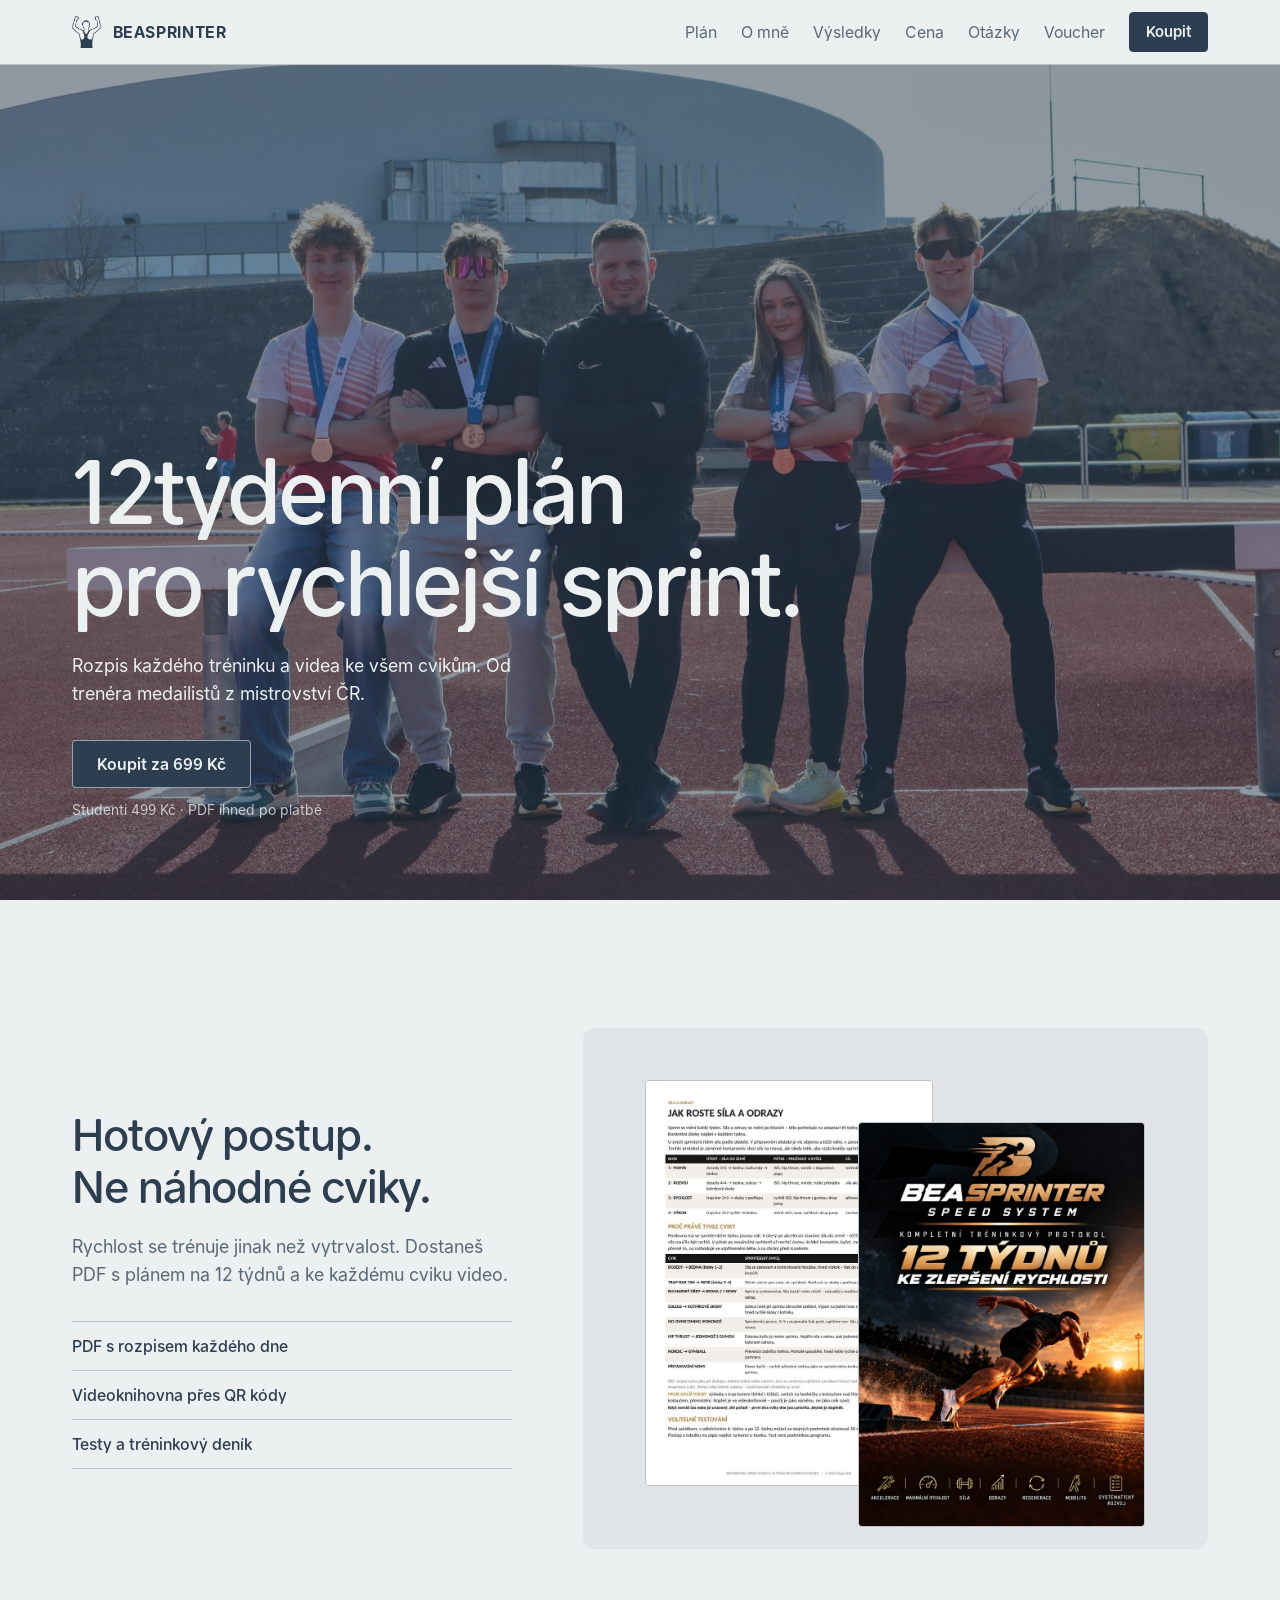
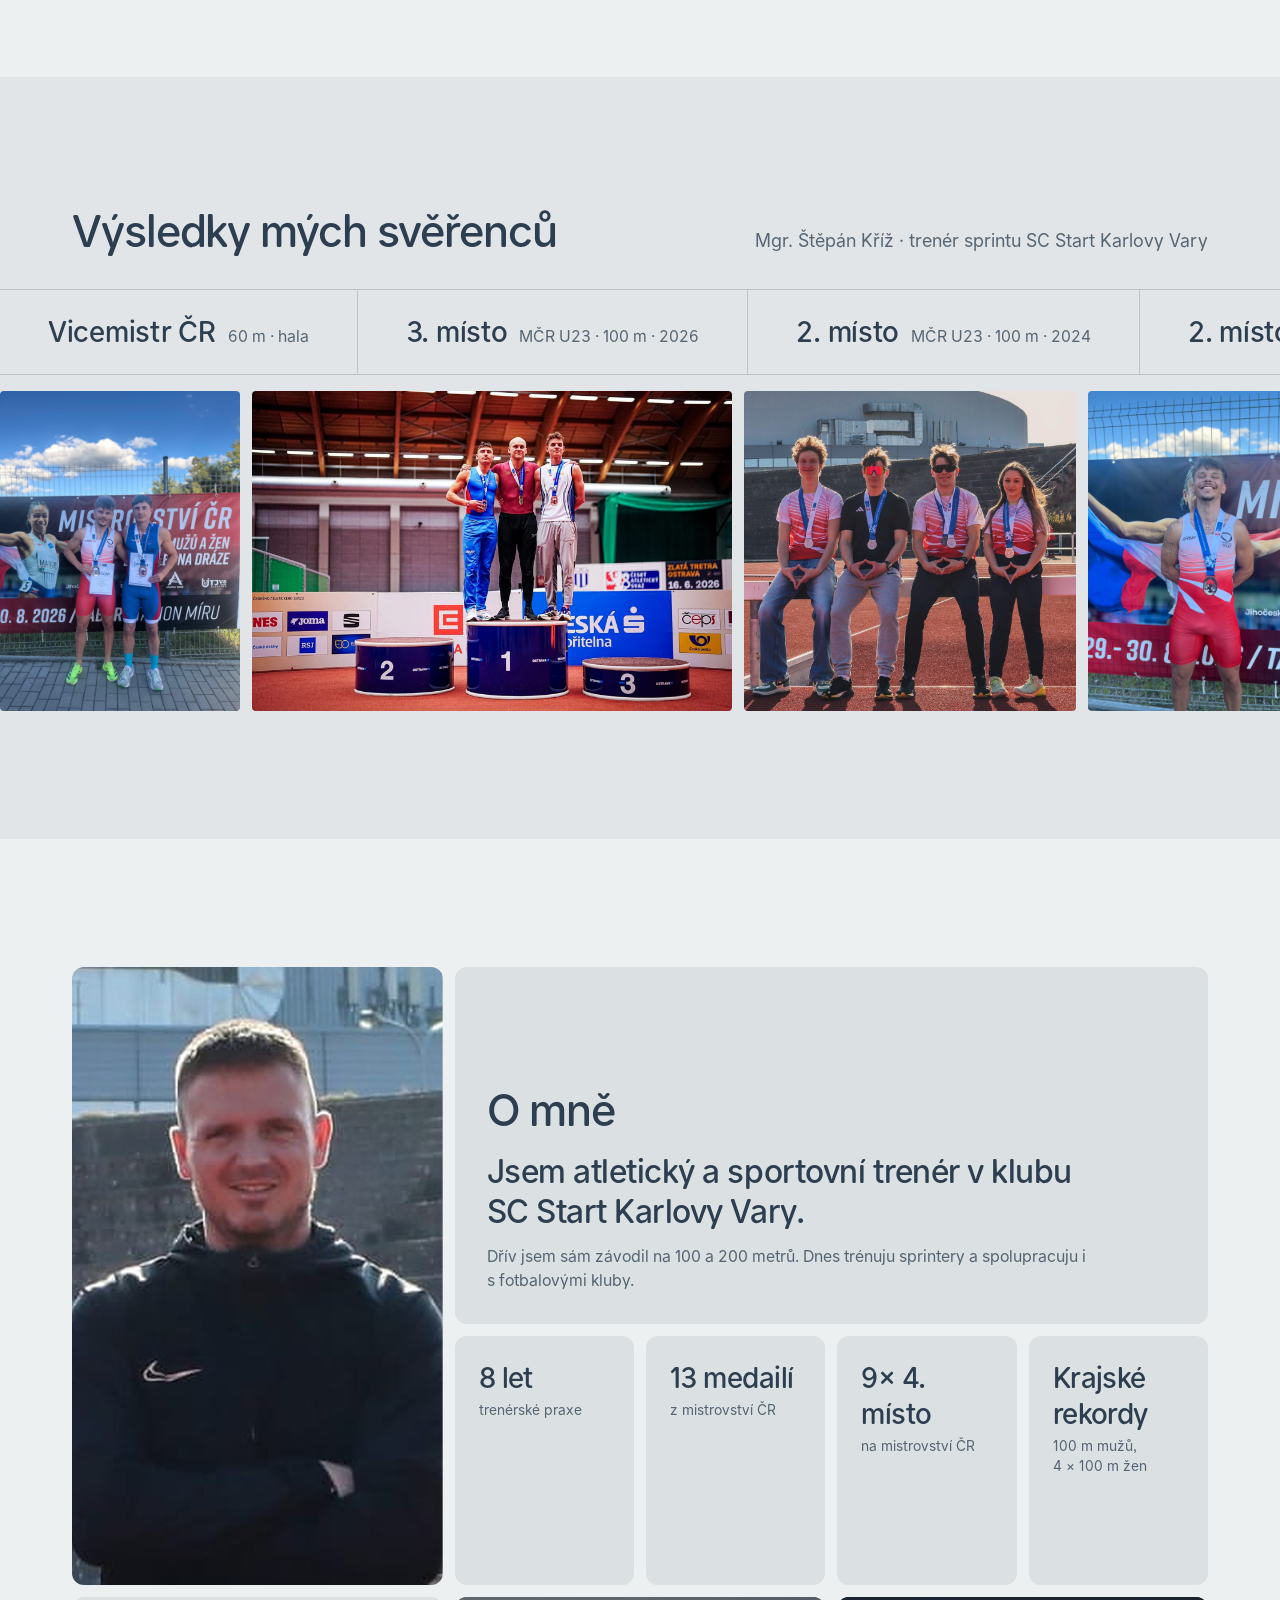
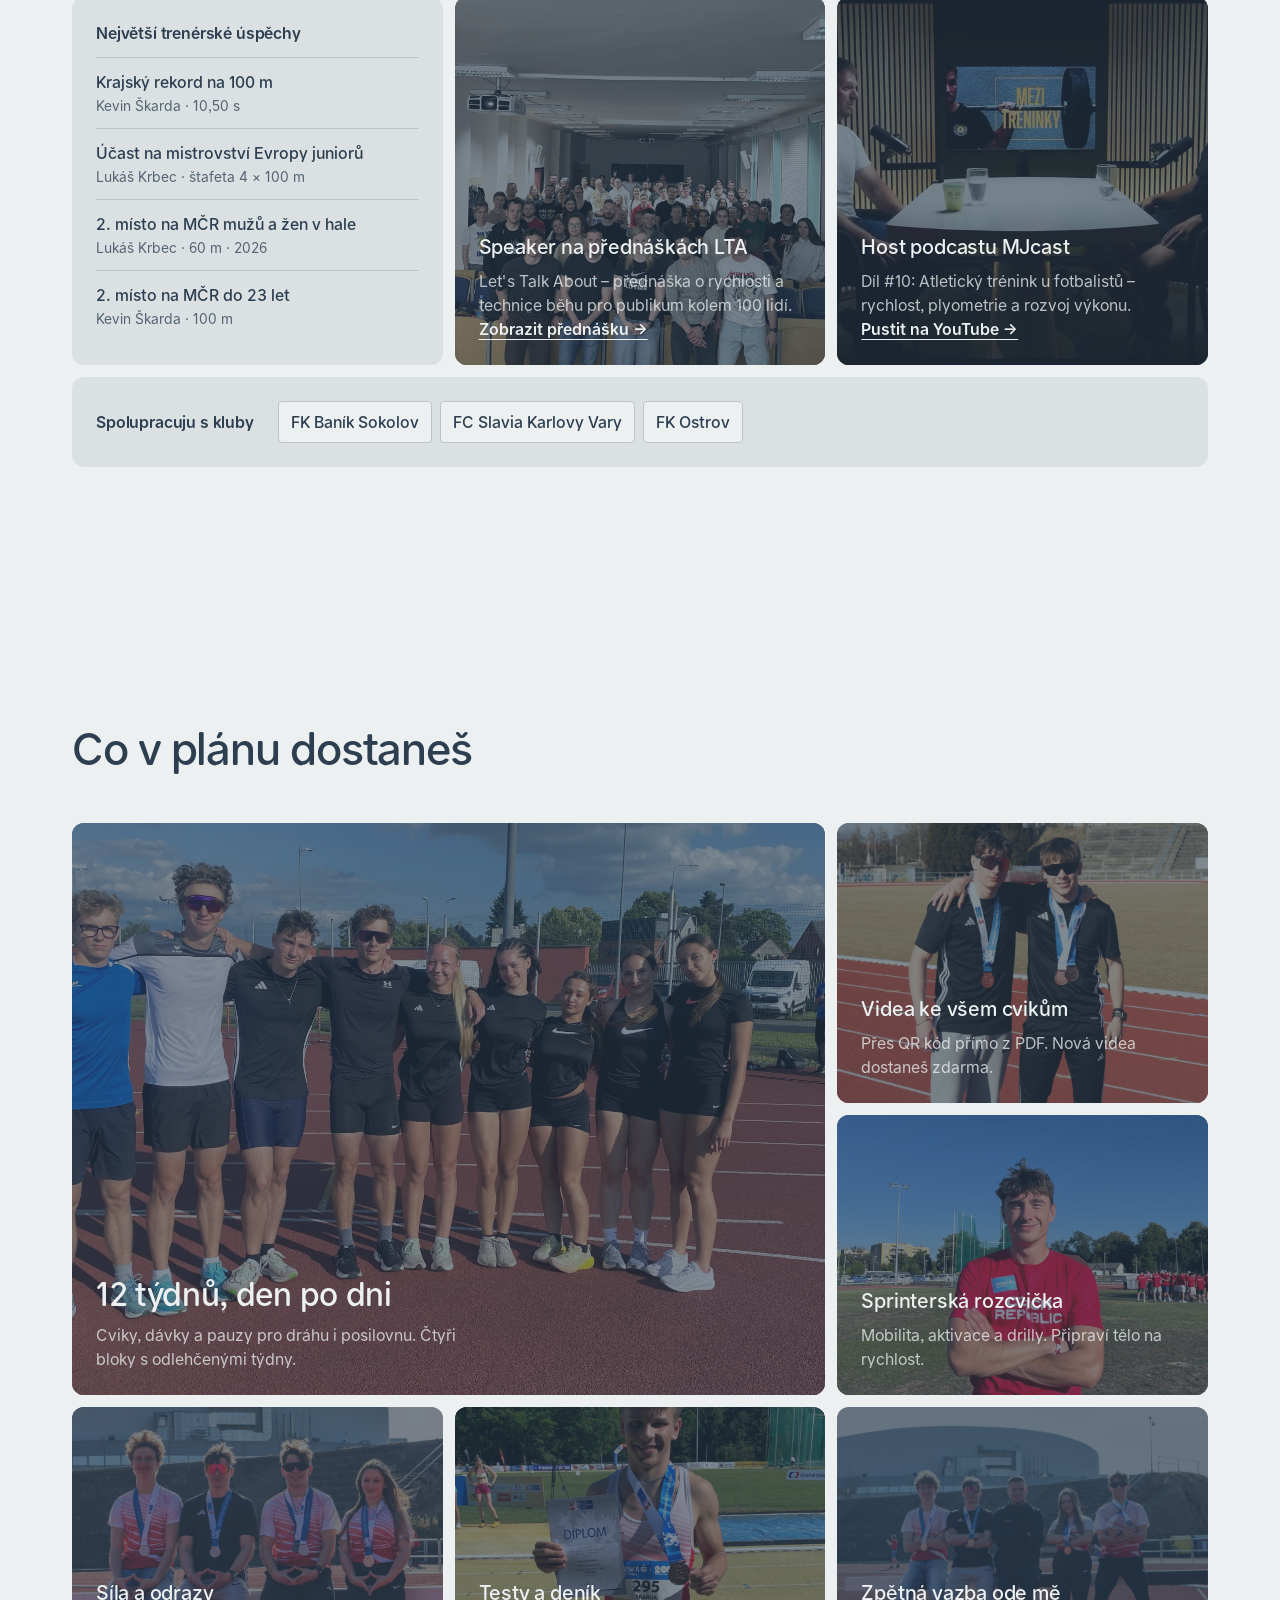
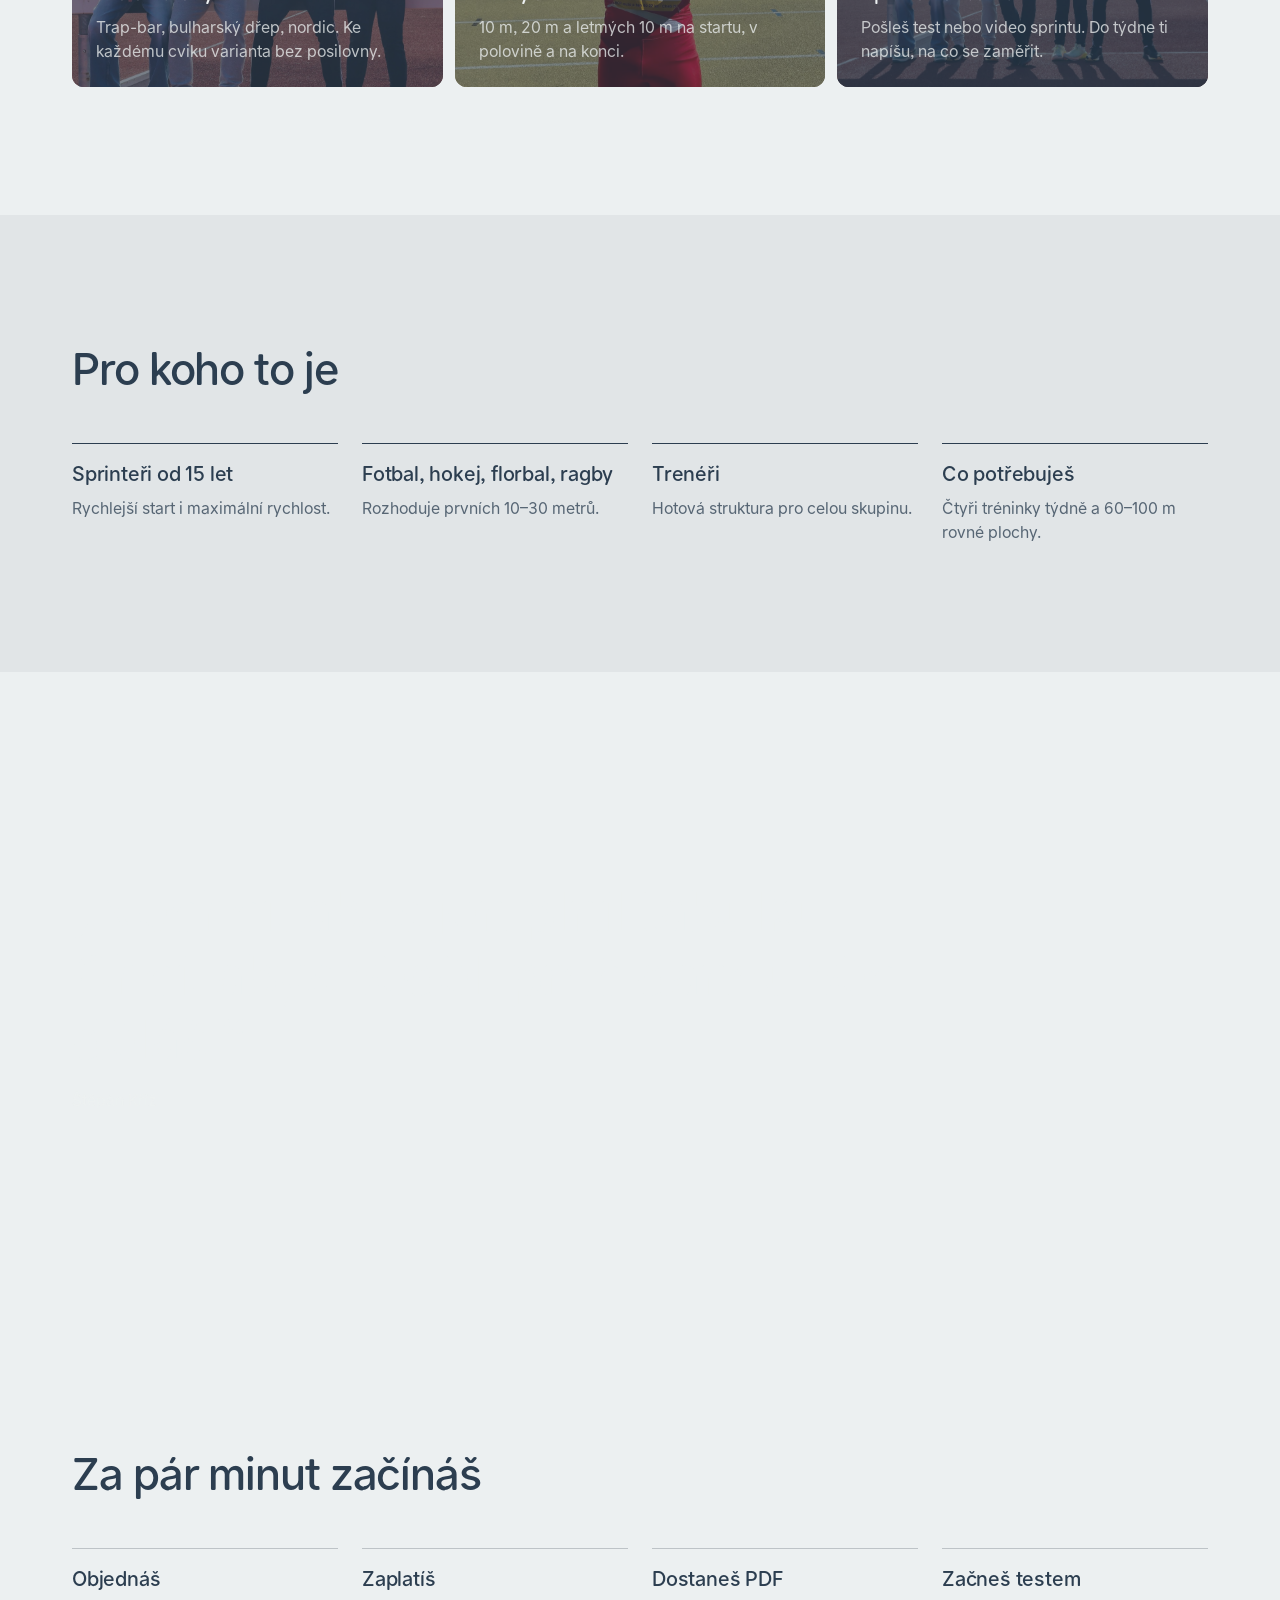
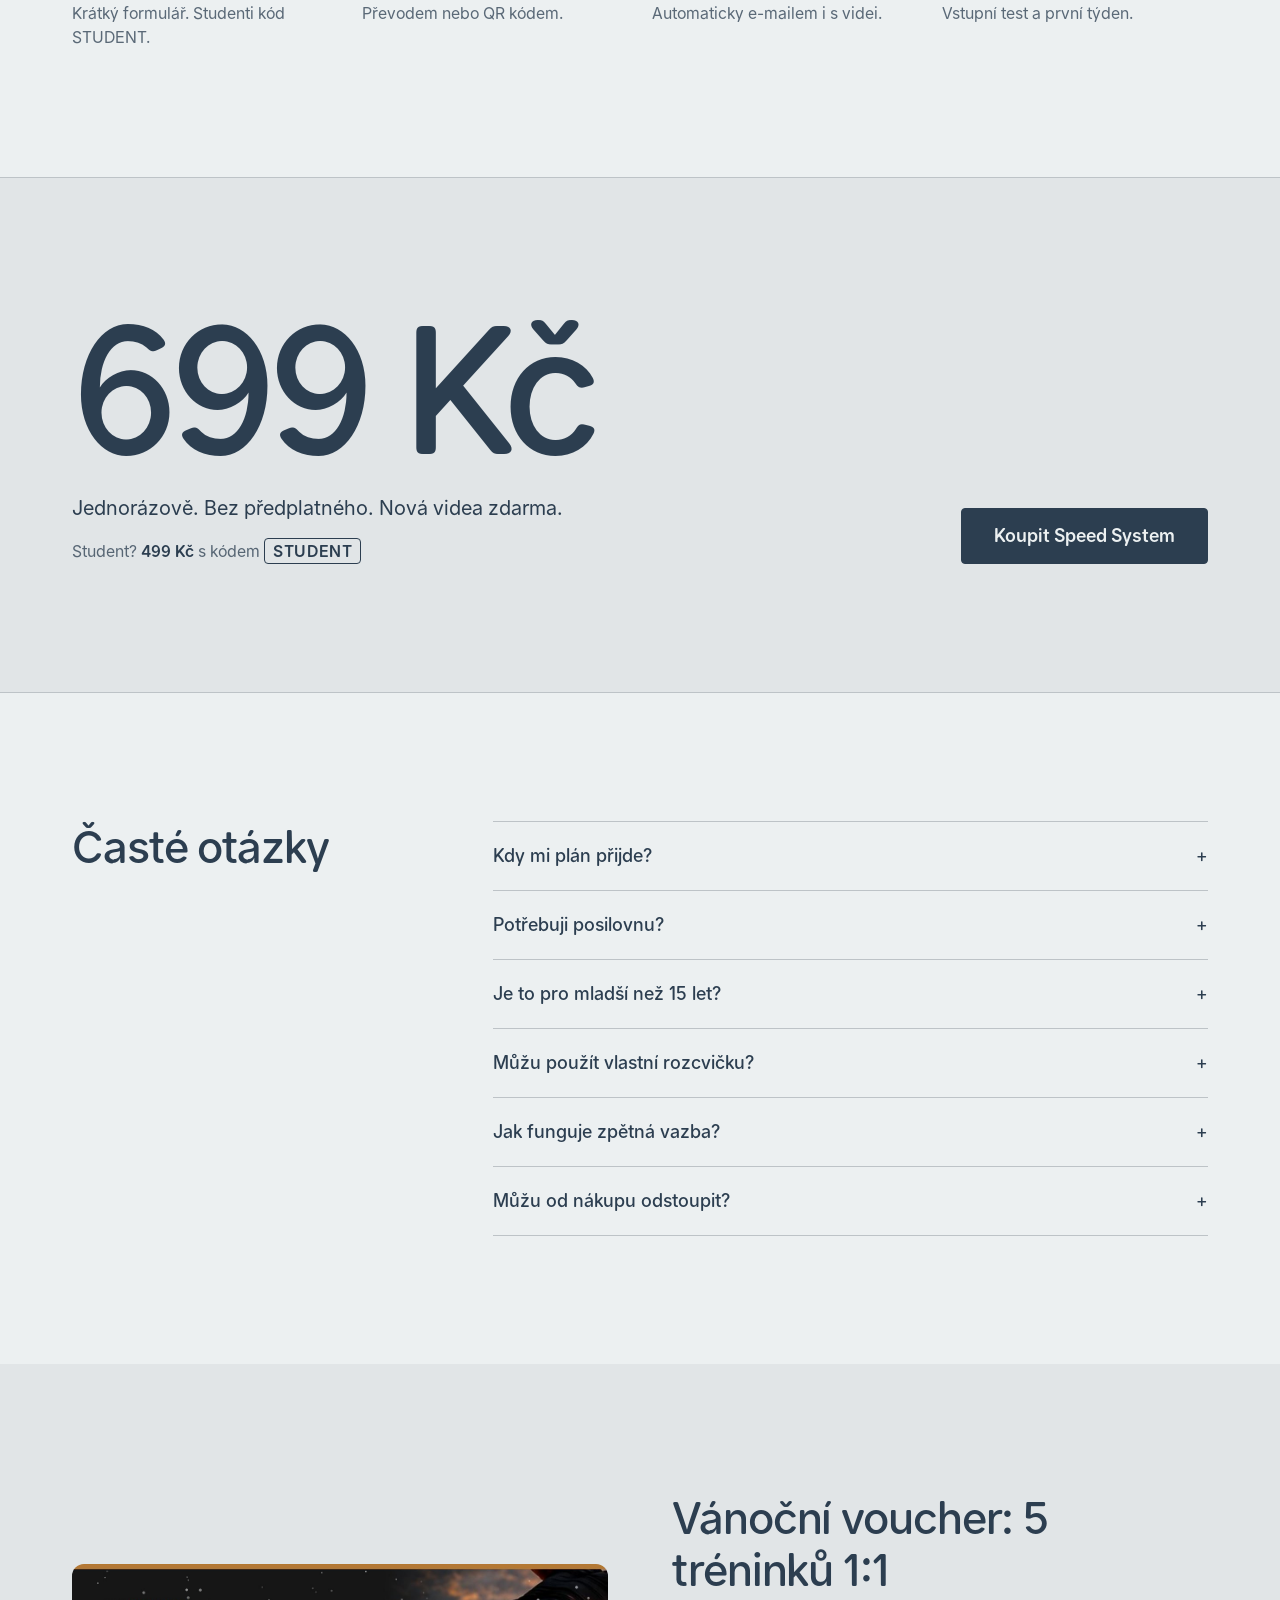
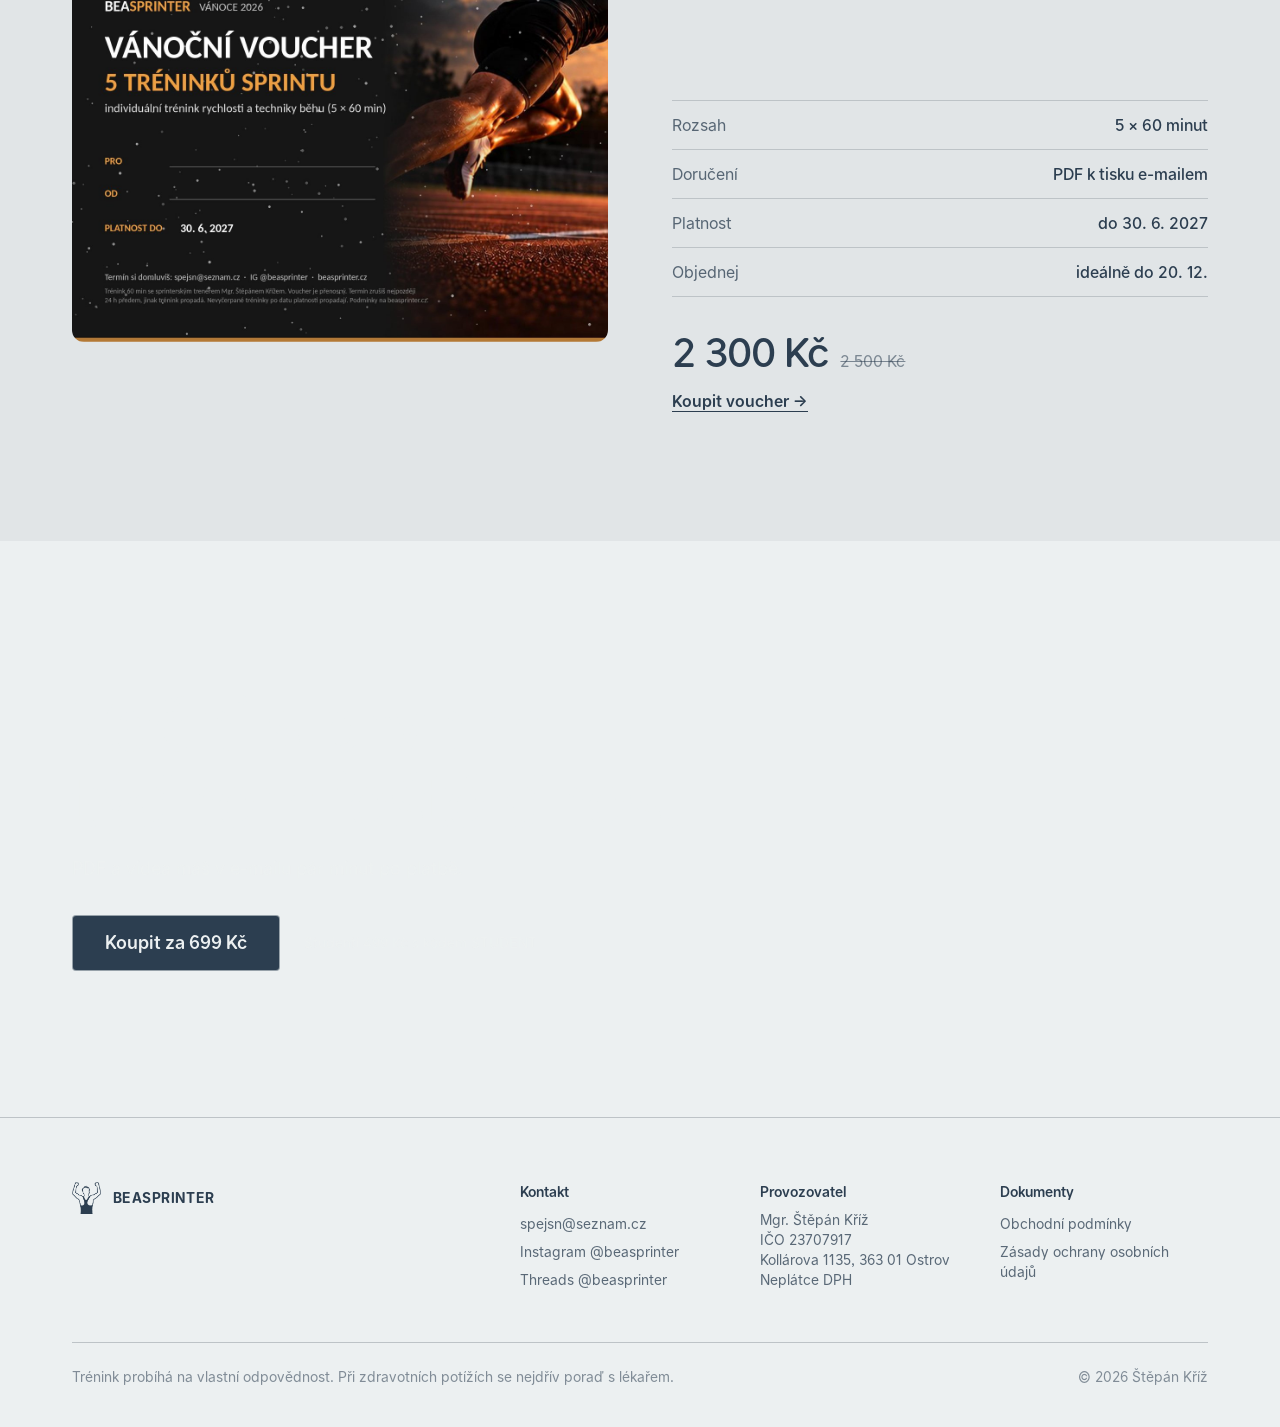
==== commit 80d38efb: "Add files via upload" ====
--- a/index.html
+++ b/index.html
@@ -160,6 +160,7 @@
             </ul>
           </div>
 
+          <div class="ab__media">
           <article class="tile ab__lecture reveal">
             <img class="tile__img" src="assets/img/lecture-audience.jpg" alt="" loading="lazy" style="object-position: 50% 70%">
             <div class="tile__text">
@@ -179,6 +180,8 @@
               <a class="link tile__link" href="https://youtu.be/IshIWQqdstE" target="_blank" rel="noopener">Pustit na YouTube -></a>
             </div>
           </article>
+
+          </div>
 
           <div class="ab__card ab__clubs reveal">
             <h3>Spolupracuju s kluby</h3>
--- a/assets/css/style.css
+++ b/assets/css/style.css
@@ -135,11 +135,11 @@
   position: relative;
   width: var(--s10);
   height: var(--s10);
-  margin-right: calc(var(--s2) * -1);
   padding: 0;
   border: 0;
-  background: transparent;
-  color: var(--text);
+  border-radius: var(--radius);
+  background: var(--ink);
+  color: var(--paper);
   cursor: pointer;
   -webkit-tap-highlight-color: transparent;
 }
@@ -244,28 +244,27 @@
 @keyframes drift { to { transform: translateX(calc(-50% - var(--s3) / 2)); } }
 
 /* ---------- About ---------- */
-.about__grid { display: grid; gap: var(--s8); align-items: start; }
-.about__lead { margin-top: var(--s5); font-size: 24px; line-height: 32px; font-weight: 500; letter-spacing: -.015em; max-width: 440px; }
-.about__intro > p:not(.about__lead) { margin-top: var(--s4); max-width: 440px; font-size: 18px; line-height: 28px; color: var(--text-72); }
-.about__photo { margin-top: var(--s8); max-width: 320px; border-radius: var(--radius-lg); overflow: hidden; aspect-ratio: 3 / 5; }
-.about__photo img { width: 100%; height: 100%; object-fit: cover; object-position: 50% 30%; }
-.facts { display: grid; grid-template-columns: 1fr 1fr; gap: var(--s8) var(--s6); }
-.facts div { padding-top: var(--s4); border-top: 1px solid var(--ink); }
-.facts dt { font-size: 28px; line-height: 36px; font-weight: 500; letter-spacing: -.02em; }
-.facts dd { margin-top: var(--s1); color: var(--text-72); }
-.wins { margin-top: var(--s10); }
-.wins h3 { font-size: 16px; line-height: 24px; font-weight: 600; }
-.wins ul { margin-top: var(--s3); border-top: 1px solid var(--line); }
-.wins li { display: flex; flex-wrap: wrap; justify-content: space-between; align-items: baseline; gap: var(--s1) var(--s4); padding: var(--s3) 0; border-bottom: 1px solid var(--line); }
-.wins strong { font-weight: 500; }
-.wins span { color: var(--text-72); font-size: 15px; font-feature-settings: "tnum" 1; }
-.clubs { margin-top: var(--s10); padding-top: var(--s4); border-top: 1px solid var(--line); }
-.clubs h3 { font-size: 16px; line-height: 24px; font-weight: 600; }
-.clubs ul { display: flex; flex-wrap: wrap; gap: var(--s2); margin-top: var(--s3); }
-.clubs li { padding: var(--s2) var(--s3); border: 1px solid var(--line); border-radius: var(--radius); font-weight: 500; }
-.about__cards { display: grid; gap: var(--s3); margin-top: var(--s12); }
-.about__cards .tile { min-height: 400px; }
-.tile__link { margin-top: var(--s4); color: var(--text); }
+/* about: one bento grid */
+.ab { display: grid; gap: var(--s3); }
+.ab__card { padding: var(--s6); border-radius: var(--radius-lg); background: var(--card); }
+.ab__photo { border-radius: var(--radius-lg); overflow: hidden; aspect-ratio: 1 / 1; }
+.ab__photo img { width: 100%; height: 100%; object-fit: cover; object-position: 50% 18%; }
+.ab__intro { display: flex; flex-direction: column; justify-content: flex-end; }
+.ab__lead { margin-top: var(--s4); font-size: 24px; line-height: 32px; font-weight: 500; letter-spacing: -.015em; max-width: 600px; }
+.ab__intro p:not(.ab__lead) { margin-top: var(--s3); max-width: 600px; color: var(--text-72); }
+.ab__facts { display: grid; grid-template-columns: 1fr 1fr; gap: var(--s3); }
+.ab__facts dt { font-size: 24px; line-height: 32px; font-weight: 500; letter-spacing: -.02em; }
+.ab__facts dd { margin-top: var(--s1); font-size: 14px; line-height: 20px; color: var(--text-72); }
+.ab__wins h3, .ab__clubs h3 { font-size: 16px; line-height: 24px; font-weight: 600; }
+.ab__wins ul { margin-top: var(--s3); }
+.ab__wins li { display: flex; flex-direction: column; gap: 2px; padding: var(--s3) 0; border-top: 1px solid var(--line); }
+.ab__wins strong { font-weight: 500; }
+.ab__wins span { font-size: 14px; line-height: 20px; color: var(--text-72); }
+.ab .tile { min-height: 360px; }
+.ab__clubs { display: flex; flex-wrap: wrap; align-items: center; gap: var(--s3) var(--s6); }
+.ab__clubs ul { display: flex; flex-wrap: wrap; gap: var(--s2); }
+.ab__media { display: contents; }
+.ab__clubs li { padding: var(--s2) var(--s3); border: 1px solid var(--line); border-radius: var(--radius); font-weight: 500; background: var(--paper); }
 .voucher__photo.voucher__photo--card { aspect-ratio: auto; border-radius: var(--radius-lg); }
 .voucher__photo.voucher__photo--card img { height: auto; object-fit: contain; }
 
@@ -472,7 +471,10 @@
   .price__amount { font-size: 128px; line-height: 128px; }
   .strip img { height: 320px; }
   .voucher { grid-template-columns: 6fr 6fr; gap: var(--s16); }
-  .about__cards { grid-template-columns: 1fr 1fr; }
+  .ab { grid-template-columns: repeat(2, 1fr); }
+  .ab__photo { aspect-ratio: 4 / 5; }
+  .ab__facts { grid-column: 1 / -1; grid-template-columns: repeat(4, 1fr); }
+  .ab__wins, .ab__clubs { grid-column: 1 / -1; }
   .cta h2 { font-size: 56px; line-height: 64px; }
   .footer__grid { grid-template-columns: repeat(2, 1fr); }
 }
@@ -482,15 +484,18 @@
   h1 { font-size: 88px; line-height: 88px; }
   .hero { padding-bottom: var(--s20); }
   .product__grid { grid-template-columns: 5fr 7fr; gap: var(--s16); }
-  /* text | portrait | facts */
-  .about__grid { grid-template-columns: 4fr 3fr 5fr; gap: 0 var(--s12); }
-  .about__intro { display: contents; }
-  .about__intro > :not(.about__photo) { grid-column: 1; }
-  .about__photo { grid-column: 2; grid-row: 1 / span 4; margin-top: 0; max-width: none; }
-  .about__facts { grid-column: 3; grid-row: 1 / span 4; }
-  .about__lead { font-size: 28px; line-height: 36px; }
-  .facts dt { font-size: 32px; line-height: 40px; }
-  .about__cards .tile { min-height: 480px; }
+  /* bento: photo | intro / facts / wins + lecture + podcast / clubs */
+  .ab { grid-template-columns: repeat(12, 1fr); }
+  .ab__photo { grid-column: 1 / span 4; grid-row: 1 / span 2; aspect-ratio: auto; }
+  .ab__intro { grid-column: 5 / -1; grid-row: 1; padding: var(--s8); }
+  .ab__lead { font-size: 32px; line-height: 40px; }
+  .ab__facts { grid-column: 5 / -1; grid-row: 2; grid-template-columns: repeat(4, 1fr); }
+  .ab__facts dt { font-size: 28px; line-height: 36px; }
+  .ab__wins { grid-column: 1 / span 4; grid-row: 3; }
+  .ab__lecture { grid-column: 5 / span 4; grid-row: 3; }
+  .ab__podcast { grid-column: 9 / span 4; grid-row: 3; }
+  .ab__clubs { grid-column: 1 / -1; grid-row: 4; }
+  .ab .tile { min-height: 0; }
   .bento { grid-template-columns: repeat(3, 1fr); }
   .tile--hero { grid-column: 1 / span 2; grid-row: 1 / span 2; }
   .tile { min-height: 280px; }
@@ -610,11 +615,33 @@
   .faq summary { font-size: 16px; line-height: 24px; padding: var(--s4) 0; }
 
   .voucher { gap: var(--s8); }
-  .about__photo { max-width: 240px; }
-  .facts { gap: var(--s6) var(--s4); }
-  .facts dt { font-size: 22px; line-height: 28px; }
-  .about__cards { margin-top: var(--s8); }
-  .about__cards .tile { min-height: 320px; }
+  /* about: compact phone layout */
+  .ab { gap: var(--s2); }
+  .ab__photo { aspect-ratio: 4 / 3; }
+  .ab__photo img { object-position: 50% 12%; }
+  .ab__card { padding: var(--s5); }
+  .ab__intro h2 { font-size: 28px; line-height: 36px; }
+  .ab__lead { margin-top: var(--s2); font-size: 20px; line-height: 28px; }
+  .ab__intro p:not(.ab__lead) { font-size: 15px; line-height: 22px; }
+  .ab__facts { gap: var(--s2); }
+  .ab__facts .ab__card { padding: var(--s4); }
+  .ab__facts dt { font-size: 20px; line-height: 28px; }
+  .ab__facts dd { font-size: 13px; line-height: 18px; }
+  .ab__wins li { padding: var(--s2) 0; }
+  /* lecture + podcast: swipe row */
+  .ab__media {
+    display: flex;
+    gap: var(--s2);
+    margin-inline: calc(var(--gutter) * -1);
+    padding-inline: var(--gutter);
+    overflow-x: auto;
+    scroll-snap-type: x mandatory;
+    scroll-padding-inline: var(--gutter);
+    scrollbar-width: none;
+  }
+  .ab__media::-webkit-scrollbar { display: none; }
+  .ab__media .tile { flex: 0 0 84%; min-height: 340px; scroll-snap-align: start; }
+  .ab__clubs { flex-direction: column; align-items: flex-start; }
   .voucher__price strong { font-size: 32px; line-height: 40px; }
 
   .window--cta { min-height: 56vh; }
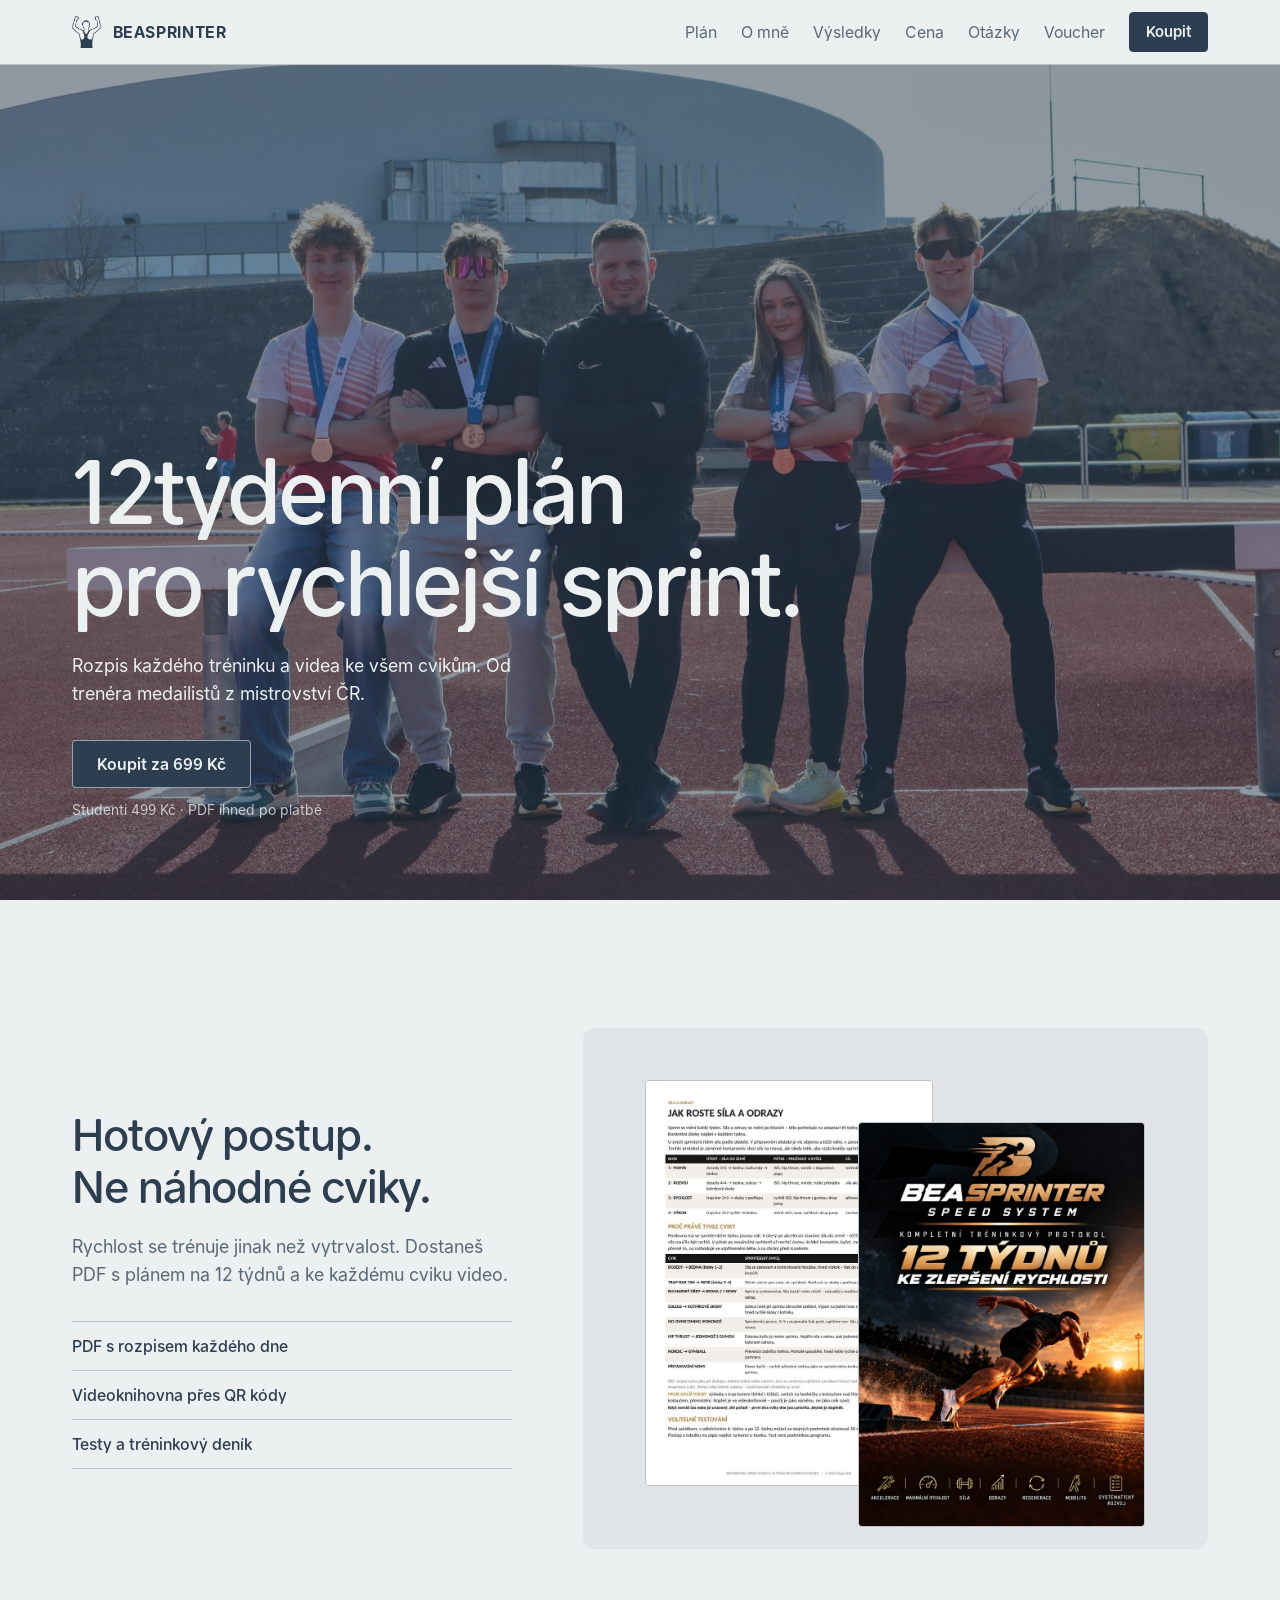
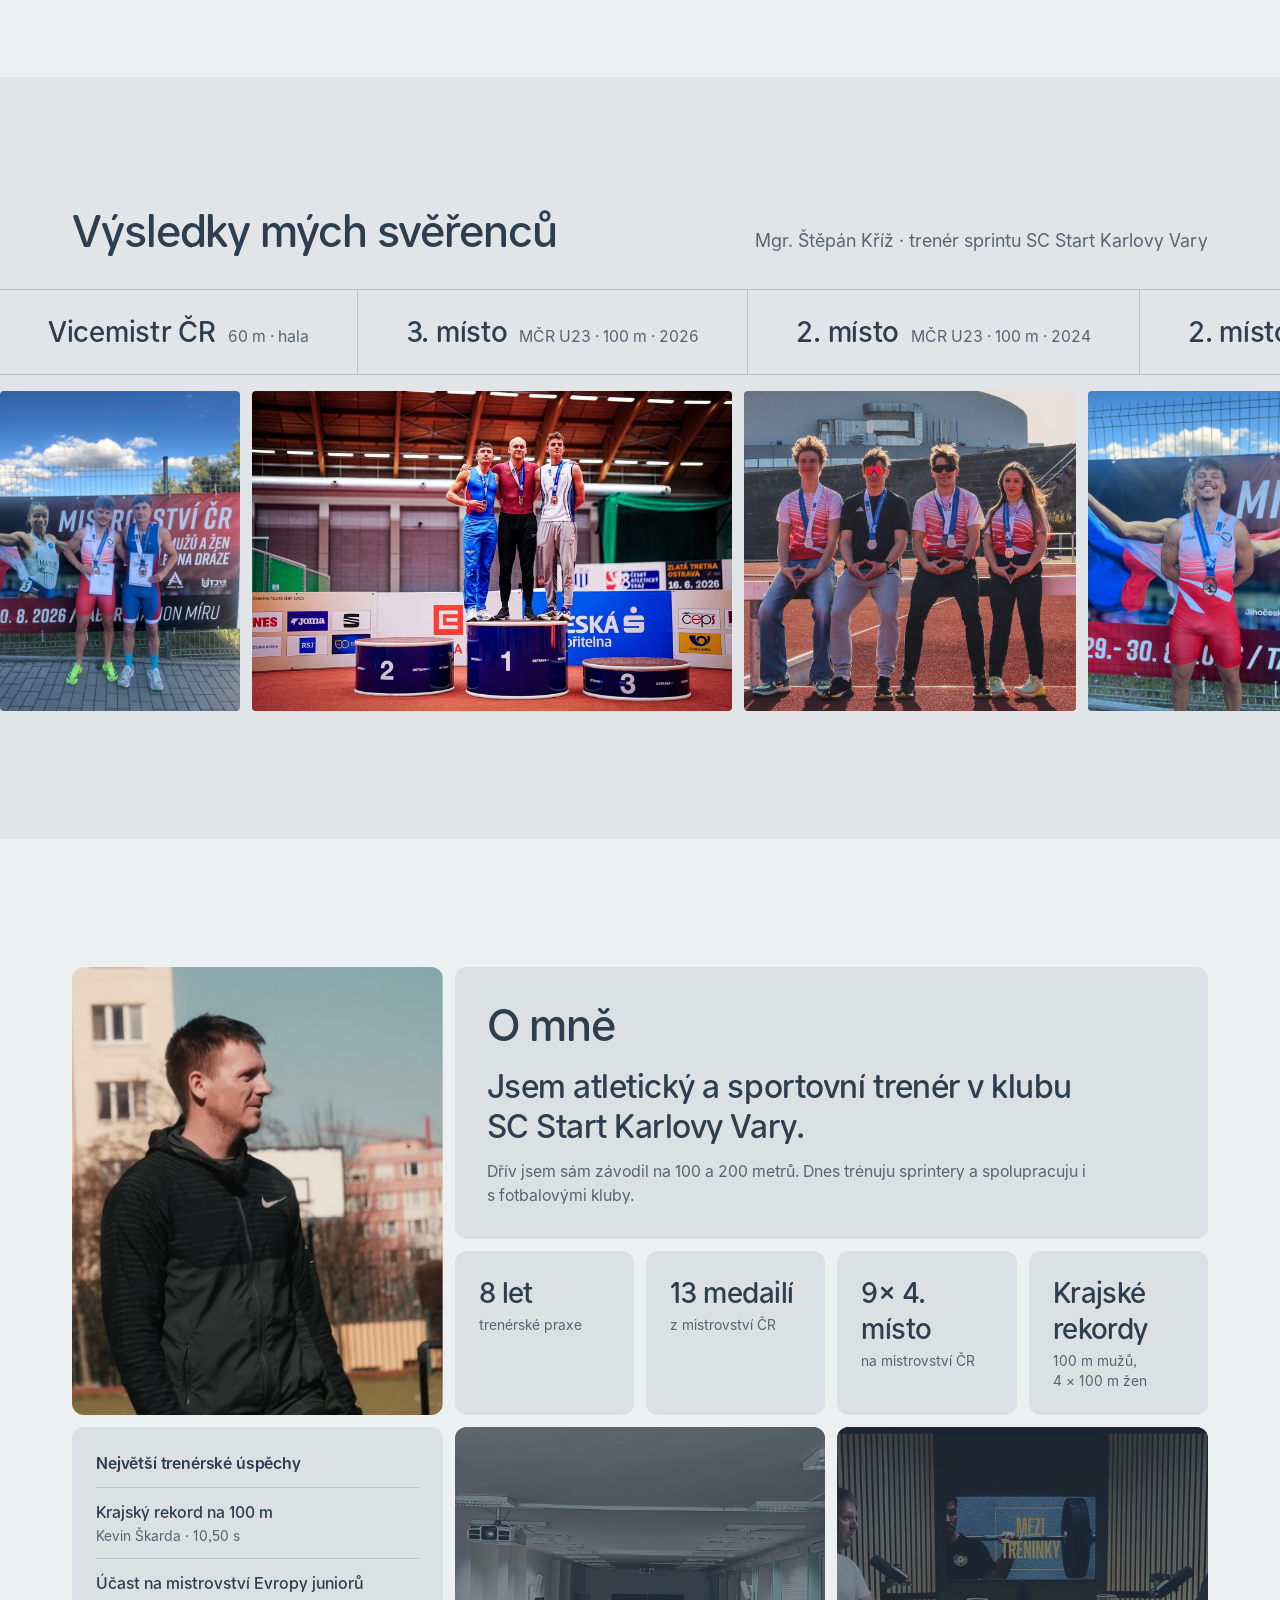
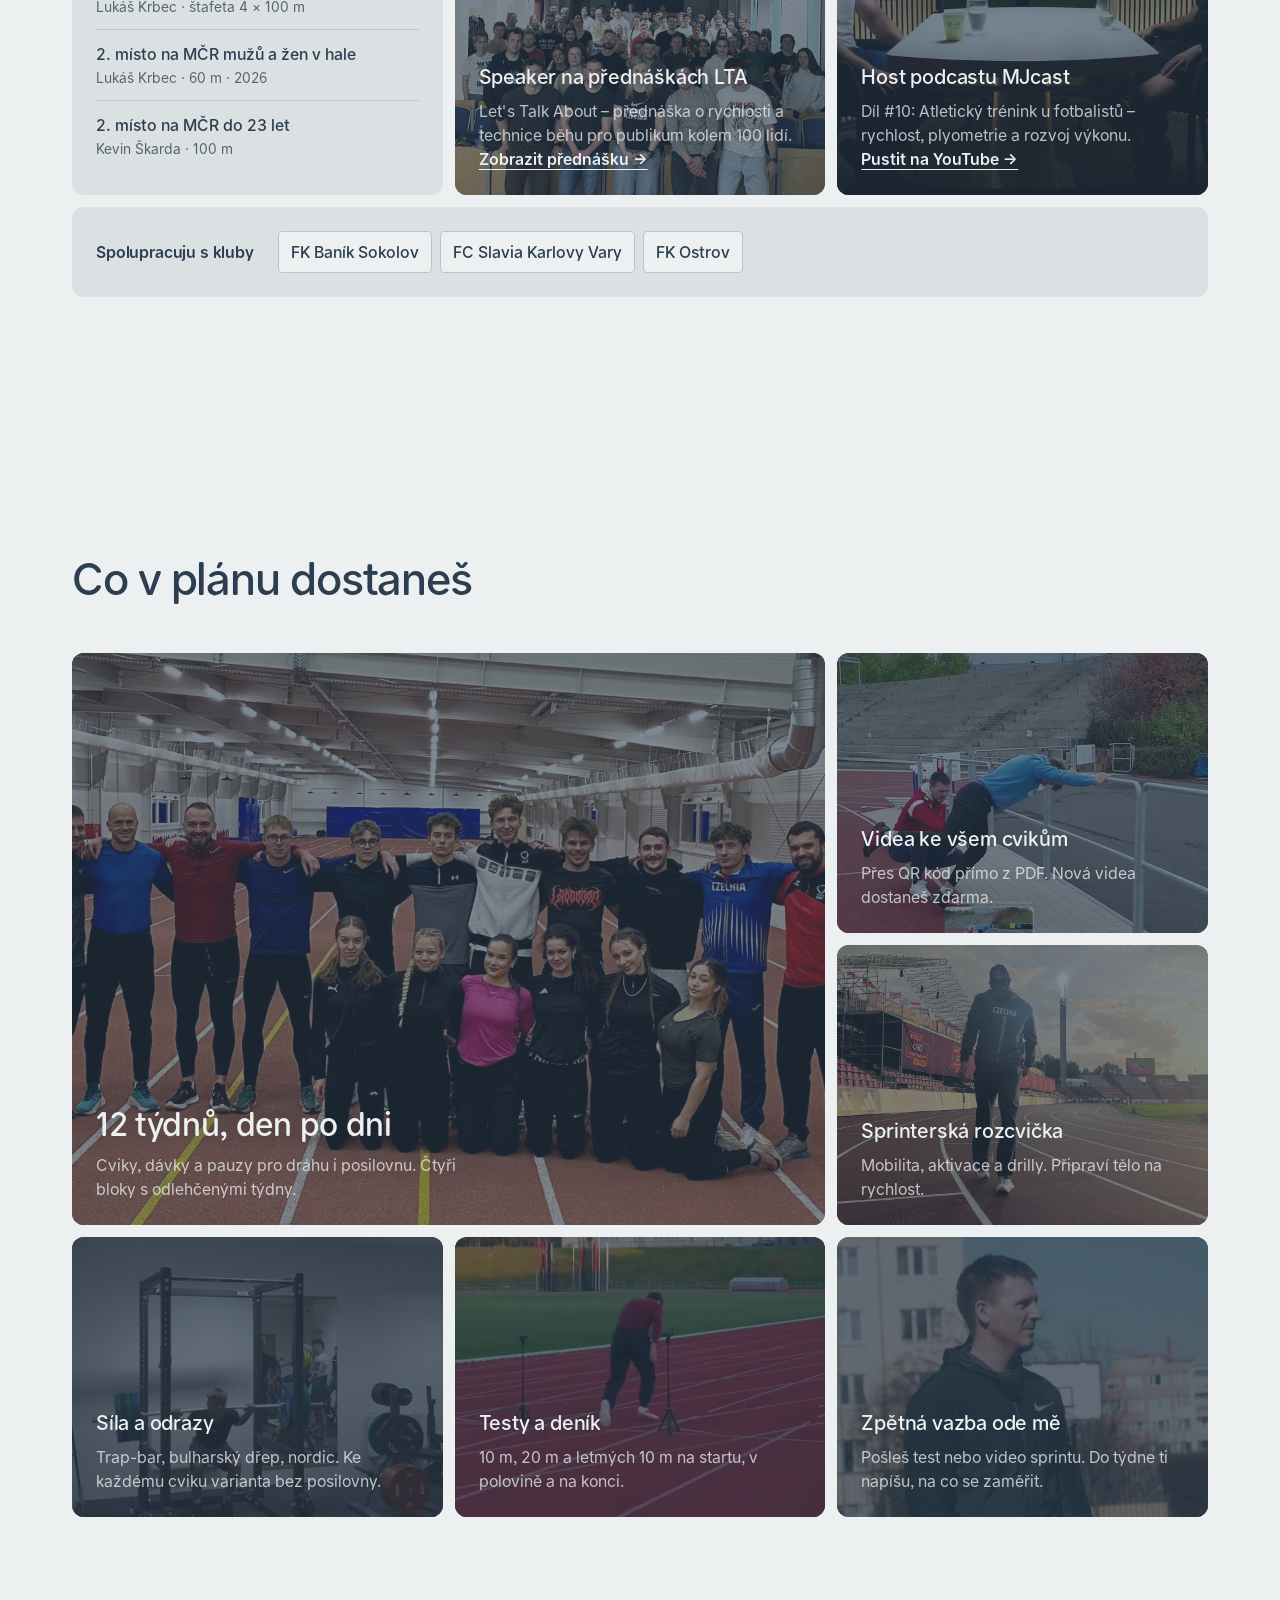
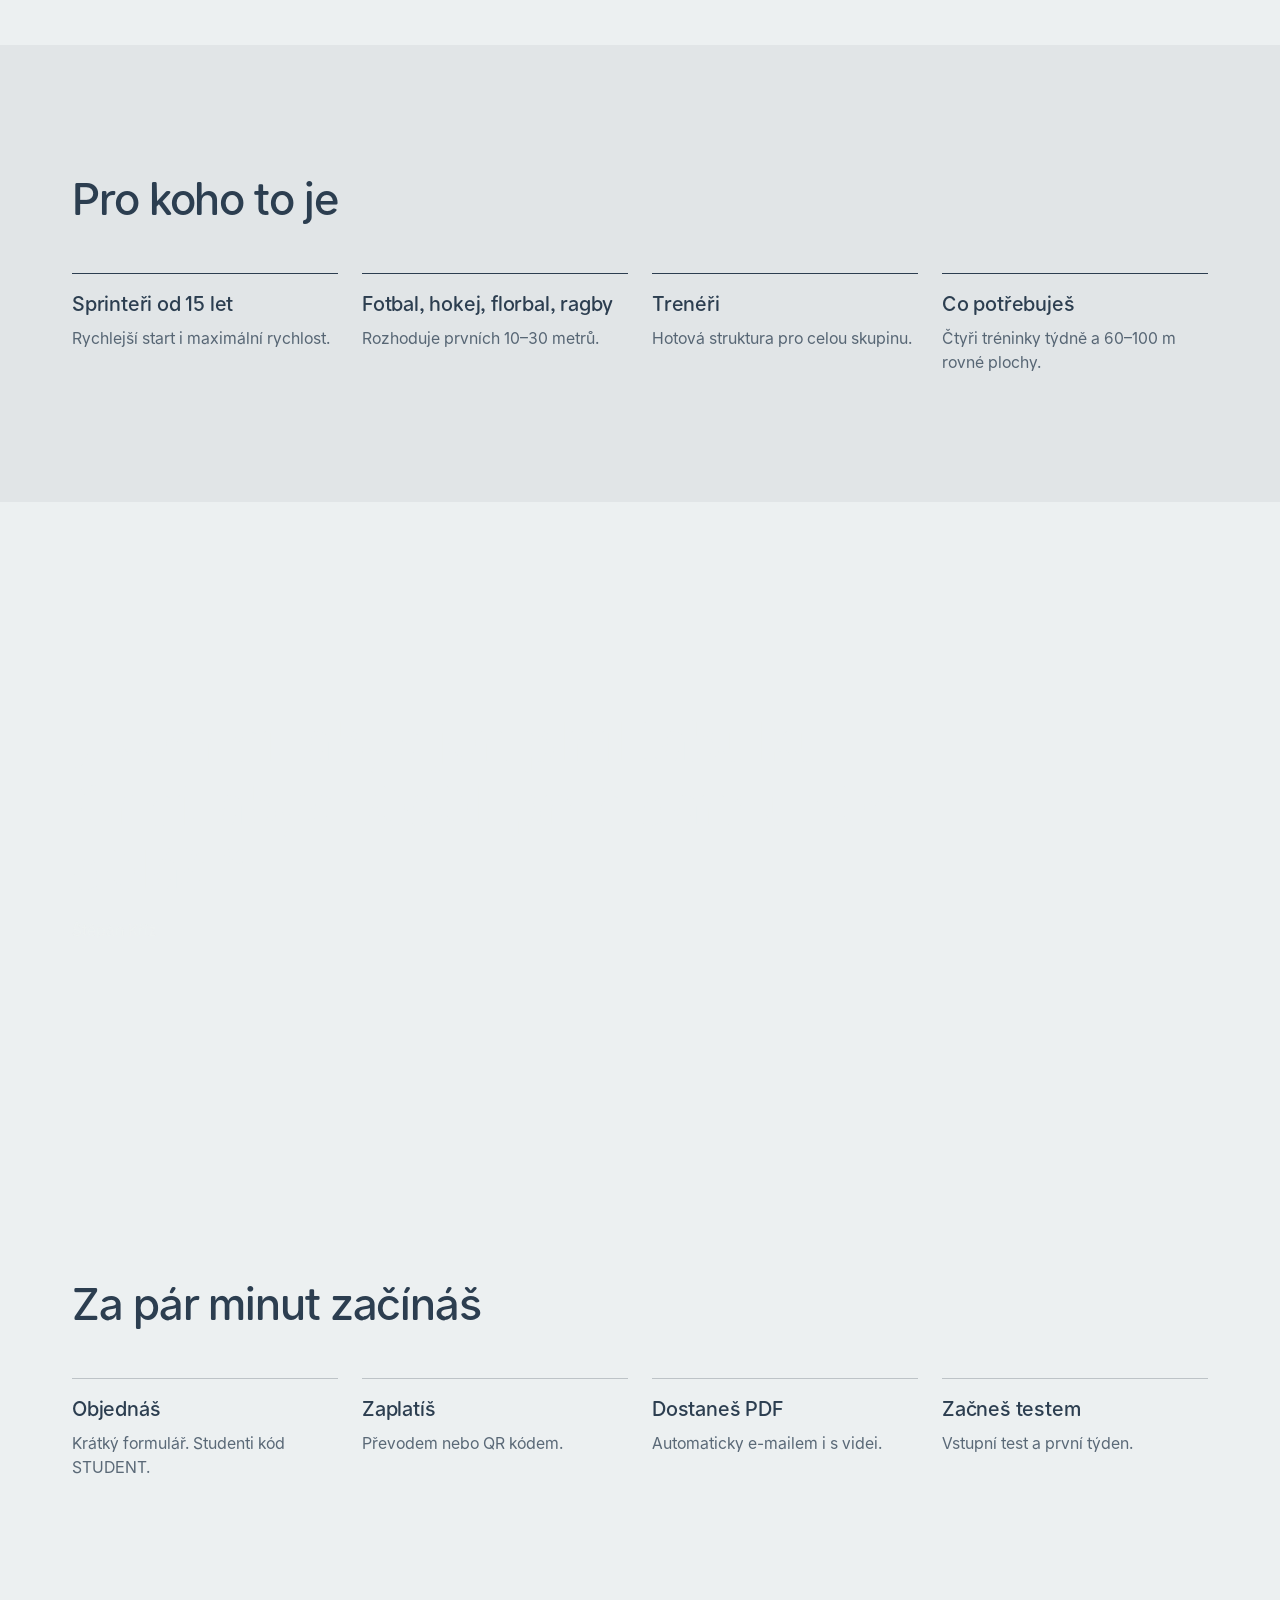
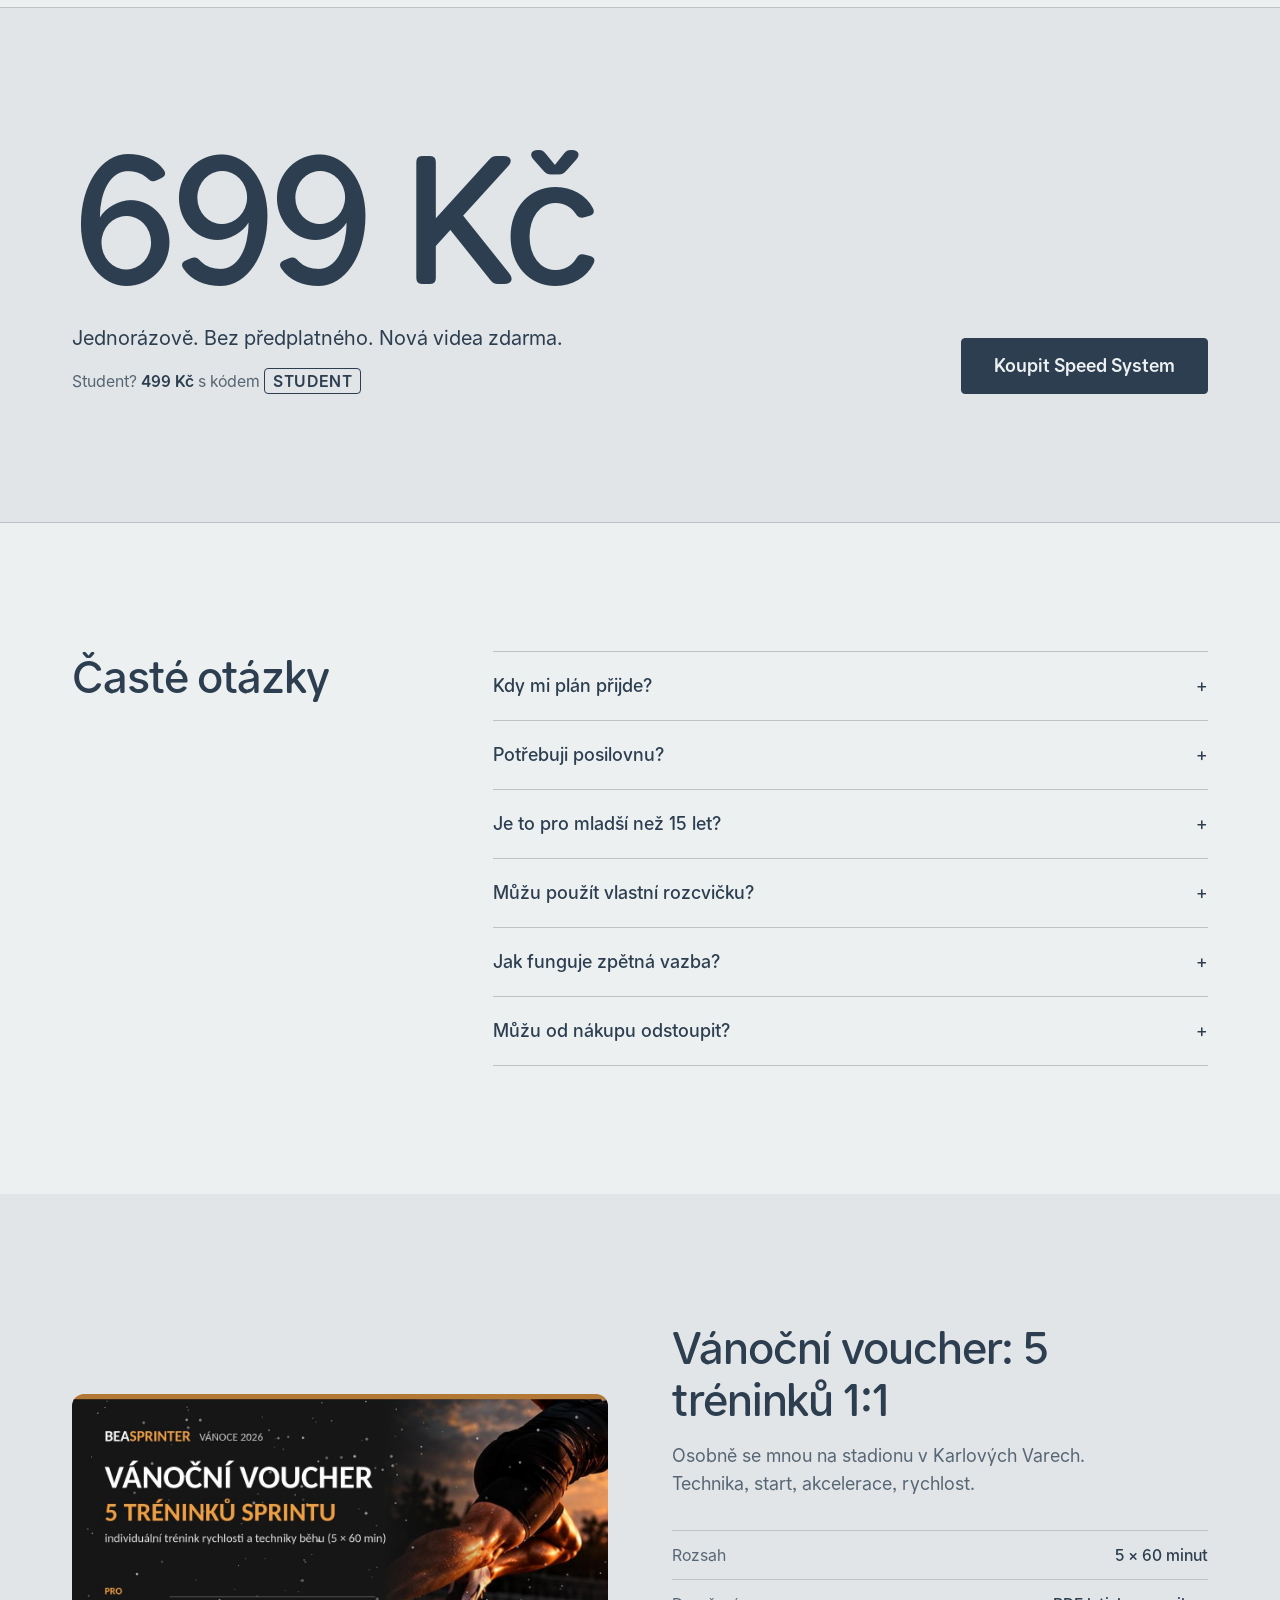
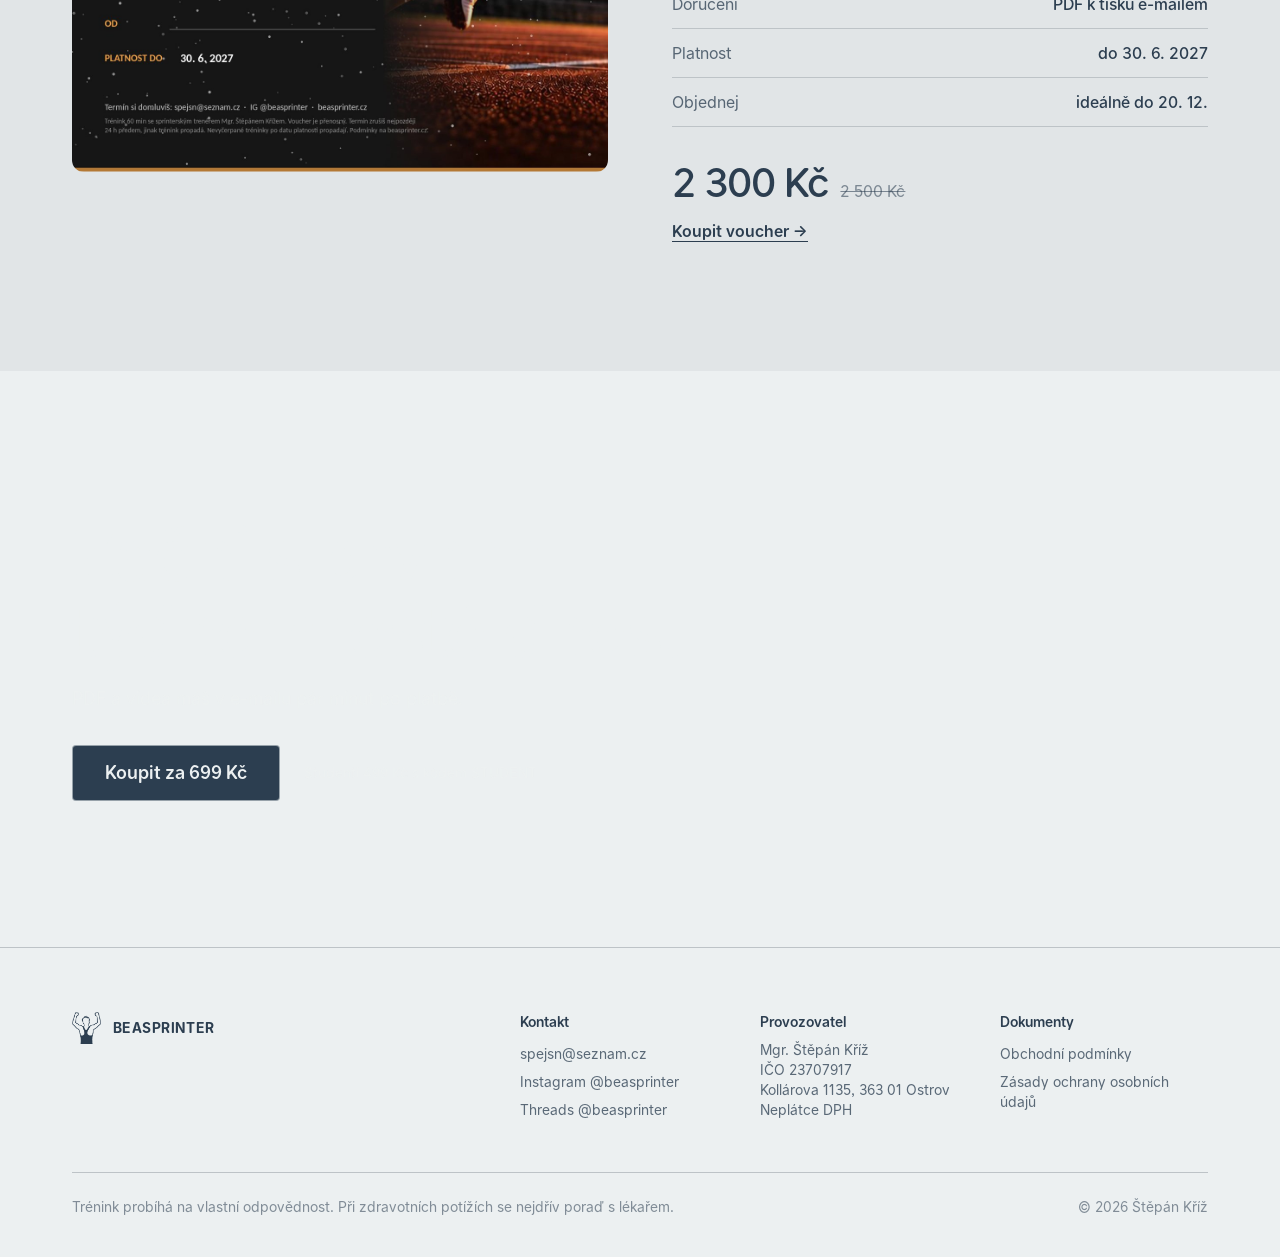
==== commit 49edc30b: "Add files via upload" ====
--- a/index.html
+++ b/index.html
@@ -11,7 +11,7 @@
   <meta property="og:description" content="Rozpis každého tréninku na 12 týdnů, 21 videí cviků, testy a zpětná vazba od trenéra. 699 Kč.">
   <meta property="og:image" content="assets/img/team-coach.jpg">
   <meta property="og:type" content="website">
-  <link rel="icon" type="image/png" href="assets/logo/logo.png">
+  <link rel="icon" type="image/png" href="assets/logo/favicon.png">
   <link rel="preload" href="assets/fonts/Allo-Regular.woff2" as="font" type="font/woff2" crossorigin>
   <link rel="preload" href="assets/fonts/Allo-Medium.woff2" as="font" type="font/woff2" crossorigin>
   <link rel="preload" as="image" href="assets/img/team-coach.jpg">
@@ -134,7 +134,7 @@
       <div class="wrap">
         <div class="ab">
           <figure class="ab__photo reveal-img">
-            <img src="assets/img/coach.jpg" alt="Mgr. Štěpán Kříž" width="696" height="1161" loading="lazy">
+            <img src="assets/img/coach.jpg" alt="Mgr. Štěpán Kříž" width="987" height="966" loading="lazy">
           </figure>
 
           <div class="ab__card ab__intro reveal">
@@ -205,42 +205,42 @@
               <h3>12 týdnů, den po dni</h3>
               <p>Cviky, dávky a pauzy pro dráhu i posilovnu. Čtyři bloky s odlehčenými týdny.</p>
             </div>
-            <img class="tile__img" src="assets/img/group.jpg" alt="" loading="lazy">
+            <img class="tile__img" src="assets/img/group-indoor.jpg" alt="" loading="lazy">
           </article>
           <article class="tile reveal">
             <div class="tile__text">
               <h3>Videa ke všem cvikům</h3>
               <p>Přes QR kód přímo z PDF. Nová videa dostaneš zdarma.</p>
             </div>
-            <img class="tile__img" src="assets/img/duo.jpg" alt="" loading="lazy">
+            <video class="tile__img" autoplay muted loop playsinline preload="metadata" poster="assets/img/drill-poster.jpg" aria-hidden="true"><source src="assets/video/drill.mp4" type="video/mp4"></video>
           </article>
           <article class="tile reveal">
             <div class="tile__text">
               <h3>Sprinterská rozcvička</h3>
               <p>Mobilita, aktivace a drilly. Připraví tělo na rychlost.</p>
             </div>
-            <img class="tile__img" src="assets/img/portrait.jpg" alt="" loading="lazy" style="object-position: 50% 62%">
+            <img class="tile__img" src="assets/img/about-track.jpg" alt="" loading="lazy" style="object-position: 50% 55%">
           </article>
           <article class="tile reveal">
             <div class="tile__text">
               <h3>Síla a odrazy</h3>
               <p>Trap-bar, bulharský dřep, nordic. Ke každému cviku varianta bez posilovny.</p>
             </div>
-            <img class="tile__img" src="assets/img/medalists.jpg" alt="" loading="lazy">
+            <img class="tile__img" src="assets/img/sila.jpg" alt="" loading="lazy">
           </article>
           <article class="tile reveal">
             <div class="tile__text">
               <h3>Testy a deník</h3>
               <p>10 m, 20 m a letmých 10 m na startu, v polovině a na konci.</p>
             </div>
-            <img class="tile__img" src="assets/img/diploma.jpg" alt="" loading="lazy">
+            <video class="tile__img" autoplay muted loop playsinline preload="metadata" poster="assets/img/testy-poster.jpg" aria-hidden="true"><source src="assets/video/testy.mp4" type="video/mp4"></video>
           </article>
           <article class="tile tile--dark reveal">
             <div class="tile__text">
               <h3>Zpětná vazba ode mě</h3>
               <p>Pošleš test nebo video sprintu. Do týdne ti napíšu, na co se zaměřit.</p>
             </div>
-            <img class="tile__img" src="assets/img/team-coach.jpg" alt="" loading="lazy">
+            <img class="tile__img" src="assets/img/coach.jpg" alt="" loading="lazy" style="object-position: 60% 25%">
           </article>
         </div>
       </div>
--- a/assets/css/style.css
+++ b/assets/css/style.css
@@ -1,663 +1,663 @@
-/* ==========================================================
-   BEASPRINTER – Speed System
-   Type: Allo (Josh Puckett, SIL OFL) – assets/fonts/OFL.txt
-   Palette: Platinum Prestige (brandlic.studio, #4)
-   Spacing: 4 px grid.
-   ========================================================== */
-
-@font-face { font-family: "Allo"; src: url("../fonts/Allo-Regular.woff2") format("woff2"); font-weight: 400; font-style: normal; font-display: swap; }
-@font-face { font-family: "Allo"; src: url("../fonts/Allo-Medium.woff2") format("woff2"); font-weight: 500; font-style: normal; font-display: swap; }
-@font-face { font-family: "Allo"; src: url("../fonts/Allo-SemiBold.woff2") format("woff2"); font-weight: 600; font-style: normal; font-display: swap; }
-@font-face { font-family: "Allo"; src: url("../fonts/Allo-Bold.woff2") format("woff2"); font-weight: 700; font-style: normal; font-display: swap; }
-
-/* ---------- Palette ---------- */
-:root {
-  --paper: #ecf0f1;   /* main colour – light */
-  --silver: #bdc3c7;  /* hairlines, alt surface */
-  --slate: #34495e;   /* secondary dark */
-  --ink: #2c3e50;     /* text, buttons, dark sections */
-}
-:root {
-  --bg: var(--paper);
-  --alt: color-mix(in srgb, var(--silver) 24%, var(--paper));
-  --card: color-mix(in srgb, var(--silver) 36%, var(--paper));
-  --text: var(--ink);
-  --accent: var(--ink);
-  --line: var(--silver);
-}
-.window, .tile {
-  --bg: var(--ink);
-  --alt: var(--slate);
-  --text: var(--paper);
-  --accent: var(--paper);
-  --line: color-mix(in srgb, var(--paper) 24%, transparent);
-}
-:root, .window, .tile {
-  --text-72: color-mix(in srgb, var(--text) 76%, transparent);
-  --text-48: color-mix(in srgb, var(--text) 56%, transparent);
-  --bg-56: color-mix(in srgb, var(--bg) 52%, transparent);
-  --bg-72: color-mix(in srgb, var(--bg) 72%, transparent);
-}
-
-:root {
-  --s1: 4px;  --s2: 8px;  --s3: 12px; --s4: 16px; --s5: 20px; --s6: 24px; --s8: 32px;
-  --s10: 40px; --s12: 48px; --s14: 56px; --s16: 64px; --s20: 80px; --s24: 96px; --s32: 128px; --s40: 160px;
-  --radius: 4px;
-  --radius-lg: 12px;
-  --wrap: 1200px;
-  --gutter: var(--s4);
-  --nav-h: var(--s16);
-  --font: "Allo", system-ui, -apple-system, "Segoe UI", Roboto, sans-serif;
-  --ease: cubic-bezier(.16, 1, .3, 1);
-  interpolate-size: allow-keywords;
-}
-
-*, *::before, *::after { box-sizing: border-box; }
-html { -webkit-text-size-adjust: 100%; scroll-padding-top: var(--s20); scroll-behavior: smooth; }
-body {
-  margin: 0;
-  background: var(--bg);
-  color: var(--text);
-  font-family: var(--font);
-  font-size: 16px;
-  line-height: 24px;
-  font-feature-settings: "calt" 1;
-  -webkit-font-smoothing: antialiased;
-  overflow-x: clip;
-}
-img { display: block; max-width: 100%; height: auto; }
-a { color: inherit; }
-h1, h2, h3, h4, p, ul, ol, dl, dd, figure, blockquote { margin: 0; padding: 0; }
-ul, ol { list-style: none; }
-::selection { background: var(--ink); color: var(--paper); }
-:focus-visible { outline: 2px solid var(--accent); outline-offset: 4px; }
-
-.wrap { max-width: var(--wrap); margin-inline: auto; padding-inline: var(--gutter); }
-
-/* ---------- Type ---------- */
-h1 { font-size: 44px; line-height: 48px; font-weight: 500; letter-spacing: -.035em; }
-h2 { font-size: 32px; line-height: 40px; font-weight: 500; letter-spacing: -.025em; }
-h3 { font-size: 18px; line-height: 28px; font-weight: 600; letter-spacing: -.01em; }
-.small { font-size: 14px; line-height: 20px; color: var(--text-72); }
-
-/* ---------- Button ---------- */
-.btn {
-  display: inline-flex;
-  align-items: center;
-  height: var(--s12);
-  padding: 0 var(--s6);
-  border-radius: var(--radius);
-  border: 1px solid var(--ink);
-  background: var(--ink);
-  color: var(--paper);
-  font-weight: 600;
-  text-decoration: none;
-  white-space: nowrap;
-  transition: background-color .3s ease, border-color .3s ease;
-}
-.btn:hover { background: var(--slate); border-color: var(--slate); }
-/* same button on dark/photo backgrounds: a light ring so it still stands out */
-.window .btn { border-color: color-mix(in srgb, var(--paper) 56%, transparent); }
-.btn--sm { height: var(--s10); padding: 0 var(--s4); font-size: 15px; }
-.btn--lg { height: var(--s14); padding: 0 var(--s8); font-size: 18px; }
-.link {
-  display: inline-block;
-  font-weight: 600;
-  text-decoration: underline;
-  text-decoration-thickness: 1px;
-  text-underline-offset: 4px;
-}
-.link:hover { text-decoration-thickness: 2px; }
-
-/* ---------- Header: solid, full width ---------- */
-.nav {
-  position: fixed;
-  inset: 0 0 auto;
-  z-index: 20;
-  background: var(--paper);
-  border-bottom: 1px solid var(--line);
-}
-.nav__inner { display: flex; align-items: center; gap: var(--s6); height: var(--nav-h); }
-.brand {
-  display: inline-flex;
-  align-items: center;
-  gap: var(--s3);
-  font-weight: 700;
-  letter-spacing: .04em;
-  text-decoration: none;
-}
-.brand img { height: var(--s8); width: auto; }
-.nav__links { display: flex; gap: var(--s6); margin-left: auto; }
-.nav__links a { color: var(--text-72); text-decoration: none; transition: color .3s ease; }
-.nav__links a:hover { color: var(--text); }
-.nav__toggle {
-  display: none;
-  position: relative;
-  width: var(--s10);
-  height: var(--s10);
-  padding: 0;
-  border: 0;
-  border-radius: var(--radius);
-  background: var(--ink);
-  color: var(--paper);
-  cursor: pointer;
-  -webkit-tap-highlight-color: transparent;
-}
-/* two lines that fold into an X */
-.nav__icon { position: absolute; inset: 0; }
-.nav__icon i {
-  position: absolute;
-  left: 10px;
-  width: 20px;
-  height: 2px;
-  border-radius: 1px;
-  background: currentColor;
-  transition: transform .5s var(--ease), top .5s var(--ease), width .5s var(--ease);
-}
-.nav__icon i:first-child { top: 15px; }
-.nav__icon i:last-child { top: 23px; width: 14px; }
-.nav__toggle[aria-expanded="true"] .nav__icon i:first-child { top: 19px; transform: rotate(45deg); }
-.nav__toggle[aria-expanded="true"] .nav__icon i:last-child { top: 19px; width: 20px; transform: rotate(-45deg); }
-
-/* ---------- Photo windows ---------- */
-.window { position: relative; clip-path: inset(0); isolation: isolate; color: var(--text); }
-.window__bg { position: fixed; inset: 0; z-index: -1; }
-.window__bg img { width: 100%; height: 100%; object-fit: cover; }
-.window__bg::after { content: ""; position: absolute; inset: 0; background: var(--bg-56); }
-
-/* Hero */
-.window--hero { min-height: 100vh; min-height: 100svh; display: flex; }
-.window--hero .window__bg img { object-position: 50% 35%; }
-.hero { width: 100%; display: flex; flex-direction: column; justify-content: flex-end; padding-top: var(--s40); padding-bottom: var(--s16); }
-.line { display: block; overflow: hidden; padding-bottom: var(--s1); }
-.line > span { display: block; animation: rise 1.4s var(--ease) both; }
-.line:nth-child(2) > span { animation-delay: .1s; }
-.hero__lead { margin-top: var(--s5); max-width: 480px; font-size: 18px; line-height: 28px; animation: fadeUp 1.2s var(--ease) .35s both; }
-.hero__cta { margin-top: var(--s8); animation: fadeUp 1.2s var(--ease) .5s both; }
-.hero__cta .small { margin-top: var(--s3); }
-@keyframes rise { from { transform: translateY(110%); } to { transform: none; } }
-@keyframes fadeUp { from { opacity: 0; transform: translateY(var(--s4)); } to { opacity: 1; transform: none; } }
-
-/* ---------- Panels ---------- */
-.panel { background: var(--bg); padding: var(--s24) 0; position: relative; }
-.panel--alt { background: var(--alt); }
-
-.js .reveal {
-  opacity: 0;
-  transform: translateY(var(--s8));
-  transition: opacity 1.1s var(--ease), transform 1.1s var(--ease);
-  transition-delay: calc(var(--i, 0) * 90ms);
-}
-.js .reveal.is-in { opacity: 1; transform: none; }
-.js .reveal-img { clip-path: inset(16% 0 0 0 round var(--radius)); transition: clip-path 1.4s var(--ease); }
-.js .reveal-img img { transform: scale(1.12); transition: transform 1.6s var(--ease); }
-.js .reveal-img.is-in { clip-path: inset(0 0 0 0 round var(--radius)); }
-.js .reveal-img.is-in img { transform: none; }
-
-/* ---------- Product preview ---------- */
-.product__grid { display: grid; gap: var(--s16); align-items: center; }
-.product__text > p { margin-top: var(--s5); max-width: 440px; font-size: 18px; line-height: 28px; color: var(--text-72); }
-.product__list { margin-top: var(--s8); border-top: 1px solid var(--line); max-width: 440px; }
-.product__list li { padding: var(--s3) 0; border-bottom: 1px solid var(--line); font-weight: 500; }
-
-/* real product shots: sample page behind, cover in front */
-.shots {
-  position: relative;
-  aspect-ratio: 6 / 5;
-  border-radius: var(--radius-lg);
-  background: var(--alt);
-  overflow: hidden;
-}
-.shots img { position: absolute; width: 46%; border-radius: var(--radius); border: 1px solid var(--line); }
-.shots__page { left: 10%; top: 10%; }
-.shots__cover { right: 10%; top: 18%; }
-
-/* ---------- Trust strip ---------- */
-.trust__head { display: flex; flex-wrap: wrap; justify-content: space-between; align-items: baseline; gap: var(--s2) var(--s6); }
-.trust__title { font-size: 20px; line-height: 28px; font-weight: 500; letter-spacing: -.01em; }
-.trust__coach { color: var(--text-72); }
-/* results ticker – runs opposite to the photo strip */
-.ticker {
-  margin-top: var(--s8);
-  overflow: hidden;
-  border-top: 1px solid var(--line);
-  border-bottom: 1px solid var(--line);
-}
-.ticker__track { display: flex; width: max-content; animation: drift-back 40s linear infinite; }
-.ticker:hover .ticker__track { animation-play-state: paused; }
-.ticker li {
-  display: flex;
-  align-items: baseline;
-  gap: var(--s3);
-  padding: var(--s5) var(--s10);
-  border-right: 1px solid var(--line);
-  white-space: nowrap;
-}
-.ticker strong { font-size: 20px; line-height: 28px; font-weight: 500; letter-spacing: -.01em; }
-.ticker span { font-size: 14px; line-height: 20px; color: var(--text-72); }
-@keyframes drift-back { from { transform: translateX(-50%); } to { transform: none; } }
-
-.strip { margin-top: var(--s4); overflow: hidden; }
-.strip__track { display: flex; gap: var(--s3); width: max-content; animation: drift 60s linear infinite; }
-.strip:hover .strip__track { animation-play-state: paused; }
-.strip img { height: 240px; width: auto; border-radius: var(--radius); object-fit: cover; }
-@keyframes drift { to { transform: translateX(calc(-50% - var(--s3) / 2)); } }
-
-/* ---------- About ---------- */
-/* about: one bento grid */
-.ab { display: grid; gap: var(--s3); }
-.ab__card { padding: var(--s6); border-radius: var(--radius-lg); background: var(--card); }
-.ab__photo { border-radius: var(--radius-lg); overflow: hidden; aspect-ratio: 1 / 1; }
-.ab__photo img { width: 100%; height: 100%; object-fit: cover; object-position: 50% 18%; }
-.ab__intro { display: flex; flex-direction: column; justify-content: flex-end; }
-.ab__lead { margin-top: var(--s4); font-size: 24px; line-height: 32px; font-weight: 500; letter-spacing: -.015em; max-width: 600px; }
-.ab__intro p:not(.ab__lead) { margin-top: var(--s3); max-width: 600px; color: var(--text-72); }
-.ab__facts { display: grid; grid-template-columns: 1fr 1fr; gap: var(--s3); }
-.ab__facts dt { font-size: 24px; line-height: 32px; font-weight: 500; letter-spacing: -.02em; }
-.ab__facts dd { margin-top: var(--s1); font-size: 14px; line-height: 20px; color: var(--text-72); }
-.ab__wins h3, .ab__clubs h3 { font-size: 16px; line-height: 24px; font-weight: 600; }
-.ab__wins ul { margin-top: var(--s3); }
-.ab__wins li { display: flex; flex-direction: column; gap: 2px; padding: var(--s3) 0; border-top: 1px solid var(--line); }
-.ab__wins strong { font-weight: 500; }
-.ab__wins span { font-size: 14px; line-height: 20px; color: var(--text-72); }
-.ab .tile { min-height: 360px; }
-.ab__clubs { display: flex; flex-wrap: wrap; align-items: center; gap: var(--s3) var(--s6); }
-.ab__clubs ul { display: flex; flex-wrap: wrap; gap: var(--s2); }
-.ab__media { display: contents; }
-.ab__clubs li { padding: var(--s2) var(--s3); border: 1px solid var(--line); border-radius: var(--radius); font-weight: 500; background: var(--paper); }
-.voucher__photo.voucher__photo--card { aspect-ratio: auto; border-radius: var(--radius-lg); }
-.voucher__photo.voucher__photo--card img { height: auto; object-fit: contain; }
-
-/* ---------- Bento ---------- */
-.bento { display: grid; gap: var(--s3); margin-top: var(--s12); }
-/* photo is the tile background, flat tint, text on top */
-.tile {
-  position: relative;
-  isolation: isolate;
-  display: flex;
-  flex-direction: column;
-  justify-content: flex-end;
-  min-height: 320px;
-  overflow: hidden;
-  border-radius: var(--radius-lg);
-  background: var(--ink);
-  color: var(--text);
-}
-.tile__img {
-  position: absolute;
-  inset: 0;
-  z-index: -2;
-  width: 100%;
-  height: 100%;
-  object-fit: cover;
-  object-position: 50% 35%;
-  transition: transform 1.2s var(--ease);
-}
-.tile::after { content: ""; position: absolute; inset: 0; z-index: -1; background: color-mix(in srgb, var(--ink) 60%, transparent); }
-.tile--dark::after { background: color-mix(in srgb, var(--ink) 72%, transparent); }
-.tile:hover .tile__img { transform: scale(1.03); }
-.tile__text { padding: var(--s6); }
-.tile h3 { font-size: 20px; line-height: 28px; font-weight: 500; letter-spacing: -.01em; }
-.tile p { margin-top: var(--s2); color: var(--text-72); max-width: 360px; }
-.tile--hero h3 { font-size: 32px; line-height: 40px; }
-.tile--hero { min-height: 440px; }
-
-/* ---------- Fit ---------- */
-.fit { display: grid; gap: var(--s6); margin-top: var(--s12); }
-.fit li { padding-top: var(--s4); border-top: 1px solid var(--ink); }
-.fit h3 { font-size: 20px; line-height: 28px; font-weight: 500; }
-.fit p { margin-top: var(--s2); color: var(--text-72); }
-
-/* ---------- Quote ---------- */
-.window--quote { min-height: 72vh; display: flex; align-items: center; }
-.window--quote .window__bg::after { background: var(--bg-72); }
-.quote { width: 100%; padding-block: var(--s24); }
-.quote blockquote { max-width: 880px; }
-.quote p { font-size: 28px; line-height: 36px; font-weight: 500; letter-spacing: -.02em; }
-.quote footer { margin-top: var(--s4); color: var(--text-72); }
-
-/* ---------- Steps ---------- */
-.steps { display: grid; gap: var(--s6); margin-top: var(--s12); }
-.steps li { padding-top: var(--s4); border-top: 1px solid var(--line); }
-.steps h3 { font-size: 20px; line-height: 28px; font-weight: 500; }
-.steps p { margin-top: var(--s2); color: var(--text-72); }
-
-/* ---------- Price ---------- */
-.price { background: var(--alt); color: var(--text); padding: var(--s24) 0; border-block: 1px solid var(--line); }
-.price__grid { display: grid; gap: var(--s10); align-items: end; }
-.price__amount { font-size: 80px; line-height: 80px; font-weight: 500; letter-spacing: -.045em; }
-.price__note { margin-top: var(--s5); font-size: 20px; line-height: 28px; }
-.price__student { margin-top: var(--s4); color: var(--text-72); }
-.price__student strong { color: var(--text); font-weight: 600; }
-.code {
-  padding: 0 var(--s2);
-  border: 1px solid var(--text);
-  border-radius: var(--radius);
-  background: transparent;
-  color: var(--text);
-  font: 600 16px/24px var(--font);
-  letter-spacing: .04em;
-  cursor: pointer;
-  transition: background-color .3s ease, color .3s ease;
-}
-.code:hover { background: var(--text); color: var(--bg); }
-.code__status { margin-left: var(--s2); font-size: 14px; }
-
-/* ---------- FAQ ---------- */
-.faq { display: grid; gap: var(--s8); }
-.faq__list { border-top: 1px solid var(--line); }
-.faq details { border-bottom: 1px solid var(--line); }
-.faq summary {
-  display: flex;
-  justify-content: space-between;
-  gap: var(--s4);
-  padding: var(--s5) 0;
-  font-size: 18px;
-  line-height: 28px;
-  font-weight: 500;
-  cursor: pointer;
-  list-style: none;
-}
-.faq summary::-webkit-details-marker { display: none; }
-.faq summary::after { content: "+"; font-weight: 400; transition: transform .5s var(--ease); }
-.faq details[open] summary::after { transform: rotate(45deg); }
-.faq details::details-content { height: 0; overflow: clip; transition: height .6s var(--ease), content-visibility .6s allow-discrete; }
-.faq details[open]::details-content { height: auto; }
-.faq__body p { padding-bottom: var(--s6); max-width: 640px; color: var(--text-72); }
-
-/* ---------- Voucher ---------- */
-.voucher { display: grid; gap: var(--s10); align-items: center; }
-.voucher__photo { border-radius: var(--radius); overflow: hidden; aspect-ratio: 4 / 5; }
-.voucher__photo img { width: 100%; height: 100%; object-fit: cover; }
-.voucher__lead { margin-top: var(--s4); max-width: 480px; font-size: 18px; line-height: 28px; color: var(--text-72); }
-.specs { margin-top: var(--s8); border-top: 1px solid var(--line); }
-.specs div { display: flex; justify-content: space-between; gap: var(--s4); padding: var(--s3) 0; border-bottom: 1px solid var(--line); }
-.specs dt { color: var(--text-72); }
-.specs dd { font-weight: 500; }
-.voucher__price { display: flex; align-items: baseline; gap: var(--s3); margin-top: var(--s8); }
-.voucher__price strong { font-size: 40px; line-height: 48px; font-weight: 500; letter-spacing: -.03em; }
-.voucher__price span { text-decoration: line-through; color: var(--text-48); }
-.voucher .link { margin-top: var(--s3); }
-
-/* ---------- Closing CTA band ---------- */
-.window--cta { display: flex; align-items: center; min-height: 64vh; }
-.window--cta .window__bg::after { background: var(--bg-72); }
-.cta { width: 100%; padding-block: var(--s24); }
-.cta h2 { max-width: 720px; font-size: 40px; line-height: 48px; }
-.cta p { margin-top: var(--s4); font-size: 18px; line-height: 28px; color: var(--text-72); }
-.cta__actions { display: flex; flex-wrap: wrap; align-items: center; gap: var(--s4) var(--s6); margin-top: var(--s8); }
-
-/* ---------- Footer ---------- */
-.footer { background: var(--bg); border-top: 1px solid var(--line); padding: var(--s16) 0 var(--s10); font-size: 14px; line-height: 20px; }
-.footer__grid { display: grid; gap: var(--s8); }
-.footer h4 { font-size: 14px; line-height: 20px; font-weight: 600; margin-bottom: var(--s2); }
-.footer__grid a:not(.brand) { display: block; color: var(--text-72); text-decoration: none; padding: var(--s1) 0; }
-.footer__grid a:not(.brand):hover { color: var(--text); text-decoration: underline; text-underline-offset: 4px; }
-.footer__grid p { color: var(--text-72); }
-.footer__bottom {
-  display: flex; flex-wrap: wrap; justify-content: space-between; gap: var(--s4);
-  margin-top: var(--s12); padding-top: var(--s6); border-top: 1px solid var(--line); color: var(--text-48);
-}
-
-/* ---------- Mobile ---------- */
-@media (max-width: 767px) {
-  .nav__toggle { display: block; }
-  .nav__buy { margin-left: auto; }
-  /* menu panel unrolls downward, links follow one by one */
-  .nav__links {
-    display: flex;
-    position: absolute;
-    top: 100%;
-    left: 0;
-    right: 0;
-    flex-direction: column;
-    gap: 0;
-    padding: var(--s2) var(--gutter) var(--s6);
-    background: var(--paper);
-    border-bottom: 1px solid var(--line);
-    visibility: hidden;
-    clip-path: inset(0 0 100% 0);
-    transition: clip-path .6s var(--ease), visibility 0s linear .6s;
-  }
-  .nav__links.is-open {
-    visibility: visible;
-    clip-path: inset(0 0 0 0);
-    transition: clip-path .6s var(--ease), visibility 0s;
-  }
-  .nav__links a {
-    padding: var(--s4) 0;
-    border-bottom: 1px solid var(--line);
-    color: var(--text);
-    font-size: 24px;
-    line-height: 32px;
-    font-weight: 500;
-    letter-spacing: -.02em;
-    opacity: 0;
-    transform: translateY(calc(var(--s3) * -1));
-    transition: opacity .4s ease, transform .5s var(--ease);
-  }
-  .nav__links a:last-child { border-bottom: 0; }
-  .nav__links.is-open a { opacity: 1; transform: none; }
-  .nav__links.is-open a:nth-child(1) { transition-delay: .08s; }
-  .nav__links.is-open a:nth-child(2) { transition-delay: .13s; }
-  .nav__links.is-open a:nth-child(3) { transition-delay: .18s; }
-  .nav__links.is-open a:nth-child(4) { transition-delay: .23s; }
-  .nav__links.is-open a:nth-child(5) { transition-delay: .28s; }
-  /* dim the page behind the open menu */
-  body::after {
-    content: "";
-    position: fixed;
-    inset: 0;
-    z-index: 15;
-    background: color-mix(in srgb, var(--ink) 40%, transparent);
-    opacity: 0;
-    pointer-events: none;
-    transition: opacity .5s var(--ease);
-  }
-  body.menu-open::after { opacity: 1; pointer-events: auto; }
-  .strip img { height: 180px; }
-}
-
-/* ---------- Tablet ---------- */
-@media (min-width: 768px) {
-  :root { --gutter: var(--s8); }
-  h1 { font-size: 64px; line-height: 68px; }
-  h2 { font-size: 44px; line-height: 52px; }
-  .panel, .price { padding: var(--s32) 0; }
-  .bento { grid-template-columns: repeat(2, 1fr); }
-  .tile--hero { grid-column: 1 / -1; }
-  .fit, .steps { grid-template-columns: repeat(2, 1fr); }
-  .quote p { font-size: 40px; line-height: 48px; }
-  .price__amount { font-size: 128px; line-height: 128px; }
-  .strip img { height: 320px; }
-  .voucher { grid-template-columns: 6fr 6fr; gap: var(--s16); }
-  .ab { grid-template-columns: repeat(2, 1fr); }
-  .ab__photo { aspect-ratio: 4 / 5; }
-  .ab__facts { grid-column: 1 / -1; grid-template-columns: repeat(4, 1fr); }
-  .ab__wins, .ab__clubs { grid-column: 1 / -1; }
-  .cta h2 { font-size: 56px; line-height: 64px; }
-  .footer__grid { grid-template-columns: repeat(2, 1fr); }
-}
-
-/* ---------- Desktop ---------- */
-@media (min-width: 1024px) {
-  h1 { font-size: 88px; line-height: 88px; }
-  .hero { padding-bottom: var(--s20); }
-  .product__grid { grid-template-columns: 5fr 7fr; gap: var(--s16); }
-  /* bento: photo | intro / facts / wins + lecture + podcast / clubs */
-  .ab { grid-template-columns: repeat(12, 1fr); }
-  .ab__photo { grid-column: 1 / span 4; grid-row: 1 / span 2; aspect-ratio: auto; }
-  .ab__intro { grid-column: 5 / -1; grid-row: 1; padding: var(--s8); }
-  .ab__lead { font-size: 32px; line-height: 40px; }
-  .ab__facts { grid-column: 5 / -1; grid-row: 2; grid-template-columns: repeat(4, 1fr); }
-  .ab__facts dt { font-size: 28px; line-height: 36px; }
-  .ab__wins { grid-column: 1 / span 4; grid-row: 3; }
-  .ab__lecture { grid-column: 5 / span 4; grid-row: 3; }
-  .ab__podcast { grid-column: 9 / span 4; grid-row: 3; }
-  .ab__clubs { grid-column: 1 / -1; grid-row: 4; }
-  .ab .tile { min-height: 0; }
-  .bento { grid-template-columns: repeat(3, 1fr); }
-  .tile--hero { grid-column: 1 / span 2; grid-row: 1 / span 2; }
-  .tile { min-height: 280px; }
-  .tile--hero { min-height: 572px; }
-  .fit, .steps { grid-template-columns: repeat(4, 1fr); }
-  .trust__title { font-size: 44px; line-height: 52px; letter-spacing: -.025em; }
-  .trust__coach { font-size: 18px; line-height: 28px; }
-  .ticker li { padding: var(--s6) var(--s12); }
-  .ticker strong { font-size: 28px; line-height: 36px; }
-  .ticker span { font-size: 16px; line-height: 24px; }
-  .quote p { font-size: 56px; line-height: 64px; }
-  .price__grid { grid-template-columns: 1fr auto; }
-  .price__amount { font-size: 176px; line-height: 168px; }
-  .faq { grid-template-columns: 4fr 8fr; gap: var(--s16); align-items: start; }
-  .cta h2 { font-size: 72px; line-height: 76px; }
-  .footer__grid { grid-template-columns: 2fr 1fr 1fr 1fr; }
-}
-
-/* ---------- Legal documents ---------- */
-.doc { padding: calc(var(--nav-h) + var(--s16)) 0 var(--s24); }
-.doc__grid { display: grid; gap: var(--s10); }
-.doc__back { color: var(--text-72); text-decoration: none; font-size: 14px; }
-.doc__back:hover { color: var(--text); }
-.doc__switch { display: flex; gap: var(--s2); margin-top: var(--s6); flex-wrap: wrap; }
-.doc__switch a {
-  padding: var(--s2) var(--s3);
-  border: 1px solid var(--line);
-  border-radius: var(--radius);
-  font-size: 14px;
-  text-decoration: none;
-  color: var(--text-72);
-}
-.doc__switch a[aria-current="page"] { background: var(--ink); border-color: var(--ink); color: var(--paper); }
-.doc__toc { display: none; }
-.doc__toc a { display: block; padding: var(--s1) 0 var(--s1) var(--s3); border-left: 1px solid var(--line); font-size: 14px; line-height: 20px; color: var(--text-72); text-decoration: none; transition: color .3s ease, border-color .3s ease; }
-.doc__toc a:hover { color: var(--text); }
-.doc__toc a.is-active { color: var(--text); border-left-color: var(--ink); }
-.doc__head { padding-bottom: var(--s8); border-bottom: 1px solid var(--line); }
-.doc__head h1 { font-size: 40px; line-height: 48px; }
-.doc__meta { margin-top: var(--s3); color: var(--text-72); }
-.doc__body { max-width: 720px; }
-.doc__body section { padding-top: var(--s10); scroll-margin-top: calc(var(--nav-h) + var(--s6)); }
-.doc__body h2 { font-size: 24px; line-height: 32px; }
-.doc__body h3 { margin-top: var(--s6); font-size: 18px; line-height: 28px; }
-.doc__body p, .doc__body li { margin-top: var(--s3); color: var(--text-72); font-size: 17px; line-height: 28px; }
-.doc__body ol, .doc__body ul { padding-left: var(--s6); }
-.doc__body ul { list-style: disc; }
-.doc__body ol { list-style: decimal; }
-.doc__body a { color: var(--text); text-underline-offset: 4px; }
-.doc-page .footer { padding-top: var(--s4); }
-.doc__no { display: inline-block; min-width: var(--s10); color: var(--text); font-weight: 600; font-feature-settings: "tnum" 1; }
-.doc__body strong { color: var(--text); font-weight: 600; }
-.doc__form { margin-top: var(--s12); padding: var(--s8) var(--s6); border-radius: var(--radius-lg); background: var(--alt); }
-.doc__form h2 { font-size: 20px; line-height: 28px; }
-.doc__fields { margin-top: var(--s6); }
-.doc__fields div { display: grid; gap: var(--s1); padding: var(--s3) 0; border-bottom: 1px solid var(--line); }
-.doc__fields dt { font-size: 14px; line-height: 20px; color: var(--text-72); }
-.doc__fields dd { color: var(--text); }
-.doc__fields dd.blank { height: var(--s6); border-bottom: 1px dashed var(--line); }
-@media print {
-  .nav, .doc__aside, .footer { display: none; }
-  .doc { padding: 0; }
-}
-@media (min-width: 1024px) {
-  .doc__grid { grid-template-columns: 3fr 9fr; gap: var(--s16); align-items: start; }
-  .doc__aside { position: sticky; top: calc(var(--nav-h) + var(--s8)); }
-  .doc__toc { display: grid; gap: var(--s1); margin-top: var(--s8); list-style: none; padding: 0; }
-  .doc__head h1 { font-size: 56px; line-height: 64px; }
-}
-
-/* ---------- Phone optimisation ---------- */
-@media (max-width: 767px) {
-  h2 { font-size: 28px; line-height: 36px; }
-  .panel, .price { padding: var(--s16) 0; }
-  .nav__inner { gap: var(--s3); }
-  .brand { gap: var(--s2); }
-
-  /* full-width, thumb-friendly buy buttons */
-  .hero__cta .btn, .price .btn, .cta .btn { width: 100%; justify-content: center; }
-  .hero { padding-bottom: var(--s10); }
-
-  /* product shots */
-  .product__grid { gap: var(--s10); }
-
-  /* results ticker + strip */
-  .ticker { margin-top: var(--s6); }
-  .ticker li { padding: var(--s4) var(--s6); }
-  .ticker strong { font-size: 18px; }
-
-  /* bento → horizontal swipe row */
-  .bento {
-    display: flex;
-    gap: var(--s3);
-    margin-top: var(--s8);
-    margin-inline: calc(var(--gutter) * -1);
-    padding-inline: var(--gutter);
-    overflow-x: auto;
-    scroll-snap-type: x mandatory;
-    scroll-padding-inline: var(--gutter);
-    scrollbar-width: none;
-  }
-  .bento::-webkit-scrollbar { display: none; }
-  .tile, .tile--hero { flex: 0 0 84%; min-height: 400px; scroll-snap-align: start; }
-  .tile--hero h3 { font-size: 24px; line-height: 32px; }
-
-  /* compact grids */
-  .fit, .steps { grid-template-columns: 1fr 1fr; gap: var(--s6) var(--s4); margin-top: var(--s8); }
-  .fit h3, .steps h3 { font-size: 17px; line-height: 24px; }
-  .fit p, .steps p { font-size: 15px; line-height: 20px; }
-
-  .quote p { font-size: 24px; line-height: 32px; }
-  .window--quote { min-height: 60vh; }
-
-  .price__amount { font-size: 72px; line-height: 72px; }
-  .price__note { font-size: 18px; }
-
-  .faq summary { font-size: 16px; line-height: 24px; padding: var(--s4) 0; }
-
-  .voucher { gap: var(--s8); }
-  /* about: compact phone layout */
-  .ab { gap: var(--s2); }
-  .ab__photo { aspect-ratio: 4 / 3; }
-  .ab__photo img { object-position: 50% 12%; }
-  .ab__card { padding: var(--s5); }
-  .ab__intro h2 { font-size: 28px; line-height: 36px; }
-  .ab__lead { margin-top: var(--s2); font-size: 20px; line-height: 28px; }
-  .ab__intro p:not(.ab__lead) { font-size: 15px; line-height: 22px; }
-  .ab__facts { gap: var(--s2); }
-  .ab__facts .ab__card { padding: var(--s4); }
-  .ab__facts dt { font-size: 20px; line-height: 28px; }
-  .ab__facts dd { font-size: 13px; line-height: 18px; }
-  .ab__wins li { padding: var(--s2) 0; }
-  /* lecture + podcast: swipe row */
-  .ab__media {
-    display: flex;
-    gap: var(--s2);
-    margin-inline: calc(var(--gutter) * -1);
-    padding-inline: var(--gutter);
-    overflow-x: auto;
-    scroll-snap-type: x mandatory;
-    scroll-padding-inline: var(--gutter);
-    scrollbar-width: none;
-  }
-  .ab__media::-webkit-scrollbar { display: none; }
-  .ab__media .tile { flex: 0 0 84%; min-height: 340px; scroll-snap-align: start; }
-  .ab__clubs { flex-direction: column; align-items: flex-start; }
-  .voucher__price strong { font-size: 32px; line-height: 40px; }
-
-  .window--cta { min-height: 56vh; }
-  .cta h2 { font-size: 32px; line-height: 40px; }
-
-  .footer { padding-top: var(--s12); }
-  .footer__grid { grid-template-columns: 1fr 1fr; gap: var(--s8) var(--s4); }
-  .footer__grid > :first-child { grid-column: 1 / -1; }
-  .footer__bottom { margin-top: var(--s8); }
-}
-
-/* ---------- Reduced motion ---------- */
-@media (prefers-reduced-motion: reduce) {
-  html { scroll-behavior: auto; }
-  *, *::before, *::after { animation: none !important; transition: none !important; }
-  .js .reveal { opacity: 1; transform: none; }
-  .js .reveal-img, .js .reveal-img img { clip-path: none; transform: none; }
-  .strip, .ticker { overflow-x: auto; }
-}
+/* ==========================================================
+   BEASPRINTER – Speed System
+   Type: Allo (Josh Puckett, SIL OFL) – assets/fonts/OFL.txt
+   Palette: Platinum Prestige (brandlic.studio, #4)
+   Spacing: 4 px grid.
+   ========================================================== */
+
+@font-face { font-family: "Allo"; src: url("../fonts/Allo-Regular.woff2") format("woff2"); font-weight: 400; font-style: normal; font-display: swap; }
+@font-face { font-family: "Allo"; src: url("../fonts/Allo-Medium.woff2") format("woff2"); font-weight: 500; font-style: normal; font-display: swap; }
+@font-face { font-family: "Allo"; src: url("../fonts/Allo-SemiBold.woff2") format("woff2"); font-weight: 600; font-style: normal; font-display: swap; }
+@font-face { font-family: "Allo"; src: url("../fonts/Allo-Bold.woff2") format("woff2"); font-weight: 700; font-style: normal; font-display: swap; }
+
+/* ---------- Palette ---------- */
+:root {
+  --paper: #ecf0f1;   /* main colour – light */
+  --silver: #bdc3c7;  /* hairlines, alt surface */
+  --slate: #34495e;   /* secondary dark */
+  --ink: #2c3e50;     /* text, buttons, dark sections */
+}
+:root {
+  --bg: var(--paper);
+  --alt: color-mix(in srgb, var(--silver) 24%, var(--paper));
+  --card: color-mix(in srgb, var(--silver) 36%, var(--paper));
+  --text: var(--ink);
+  --accent: var(--ink);
+  --line: var(--silver);
+}
+.window, .tile {
+  --bg: var(--ink);
+  --alt: var(--slate);
+  --text: var(--paper);
+  --accent: var(--paper);
+  --line: color-mix(in srgb, var(--paper) 24%, transparent);
+}
+:root, .window, .tile {
+  --text-72: color-mix(in srgb, var(--text) 76%, transparent);
+  --text-48: color-mix(in srgb, var(--text) 56%, transparent);
+  --bg-56: color-mix(in srgb, var(--bg) 52%, transparent);
+  --bg-72: color-mix(in srgb, var(--bg) 72%, transparent);
+}
+
+:root {
+  --s1: 4px;  --s2: 8px;  --s3: 12px; --s4: 16px; --s5: 20px; --s6: 24px; --s8: 32px;
+  --s10: 40px; --s12: 48px; --s14: 56px; --s16: 64px; --s20: 80px; --s24: 96px; --s32: 128px; --s40: 160px;
+  --radius: 4px;
+  --radius-lg: 12px;
+  --wrap: 1200px;
+  --gutter: var(--s4);
+  --nav-h: var(--s16);
+  --font: "Allo", system-ui, -apple-system, "Segoe UI", Roboto, sans-serif;
+  --ease: cubic-bezier(.16, 1, .3, 1);
+  interpolate-size: allow-keywords;
+}
+
+*, *::before, *::after { box-sizing: border-box; }
+html { -webkit-text-size-adjust: 100%; scroll-padding-top: var(--s20); scroll-behavior: smooth; }
+body {
+  margin: 0;
+  background: var(--bg);
+  color: var(--text);
+  font-family: var(--font);
+  font-size: 16px;
+  line-height: 24px;
+  font-feature-settings: "calt" 1;
+  -webkit-font-smoothing: antialiased;
+  overflow-x: clip;
+}
+img { display: block; max-width: 100%; height: auto; }
+a { color: inherit; }
+h1, h2, h3, h4, p, ul, ol, dl, dd, figure, blockquote { margin: 0; padding: 0; }
+ul, ol { list-style: none; }
+::selection { background: var(--ink); color: var(--paper); }
+:focus-visible { outline: 2px solid var(--accent); outline-offset: 4px; }
+
+.wrap { max-width: var(--wrap); margin-inline: auto; padding-inline: var(--gutter); }
+
+/* ---------- Type ---------- */
+h1 { font-size: 44px; line-height: 48px; font-weight: 500; letter-spacing: -.035em; }
+h2 { font-size: 32px; line-height: 40px; font-weight: 500; letter-spacing: -.025em; }
+h3 { font-size: 18px; line-height: 28px; font-weight: 600; letter-spacing: -.01em; }
+.small { font-size: 14px; line-height: 20px; color: var(--text-72); }
+
+/* ---------- Button ---------- */
+.btn {
+  display: inline-flex;
+  align-items: center;
+  height: var(--s12);
+  padding: 0 var(--s6);
+  border-radius: var(--radius);
+  border: 1px solid var(--ink);
+  background: var(--ink);
+  color: var(--paper);
+  font-weight: 600;
+  text-decoration: none;
+  white-space: nowrap;
+  transition: background-color .3s ease, border-color .3s ease;
+}
+.btn:hover { background: var(--slate); border-color: var(--slate); }
+/* same button on dark/photo backgrounds: a light ring so it still stands out */
+.window .btn { border-color: color-mix(in srgb, var(--paper) 56%, transparent); }
+.btn--sm { height: var(--s10); padding: 0 var(--s4); font-size: 15px; }
+.btn--lg { height: var(--s14); padding: 0 var(--s8); font-size: 18px; }
+.link {
+  display: inline-block;
+  font-weight: 600;
+  text-decoration: underline;
+  text-decoration-thickness: 1px;
+  text-underline-offset: 4px;
+}
+.link:hover { text-decoration-thickness: 2px; }
+
+/* ---------- Header: solid, full width ---------- */
+.nav {
+  position: fixed;
+  inset: 0 0 auto;
+  z-index: 20;
+  background: var(--paper);
+  border-bottom: 1px solid var(--line);
+}
+.nav__inner { display: flex; align-items: center; gap: var(--s6); height: var(--nav-h); }
+.brand {
+  display: inline-flex;
+  align-items: center;
+  gap: var(--s3);
+  font-weight: 700;
+  letter-spacing: .04em;
+  text-decoration: none;
+}
+.brand img { height: var(--s8); width: auto; }
+.nav__links { display: flex; gap: var(--s6); margin-left: auto; }
+.nav__links a { color: var(--text-72); text-decoration: none; transition: color .3s ease; }
+.nav__links a:hover { color: var(--text); }
+.nav__toggle {
+  display: none;
+  position: relative;
+  width: var(--s10);
+  height: var(--s10);
+  padding: 0;
+  margin-right: calc(var(--s2) * -1);
+  border: 0;
+  background: transparent;
+  color: var(--text);
+  cursor: pointer;
+  -webkit-tap-highlight-color: transparent;
+}
+/* two lines that fold into an X */
+.nav__icon { position: absolute; inset: 0; }
+.nav__icon i {
+  position: absolute;
+  left: 10px;
+  width: 20px;
+  height: 2px;
+  border-radius: 1px;
+  background: currentColor;
+  transition: transform .5s var(--ease), top .5s var(--ease), width .5s var(--ease);
+}
+.nav__icon i:first-child { top: 15px; }
+.nav__icon i:last-child { top: 23px; width: 14px; }
+.nav__toggle[aria-expanded="true"] .nav__icon i:first-child { top: 19px; transform: rotate(45deg); }
+.nav__toggle[aria-expanded="true"] .nav__icon i:last-child { top: 19px; width: 20px; transform: rotate(-45deg); }
+
+/* ---------- Photo windows ---------- */
+.window { position: relative; clip-path: inset(0); isolation: isolate; color: var(--text); }
+.window__bg { position: fixed; inset: 0; z-index: -1; }
+.window__bg img { width: 100%; height: 100%; object-fit: cover; }
+.window__bg::after { content: ""; position: absolute; inset: 0; background: var(--bg-56); }
+
+/* Hero */
+.window--hero { min-height: 100vh; min-height: 100svh; display: flex; }
+.window--hero .window__bg img { object-position: 50% 35%; }
+.hero { width: 100%; display: flex; flex-direction: column; justify-content: flex-end; padding-top: var(--s40); padding-bottom: var(--s16); }
+.line { display: block; overflow: hidden; padding-bottom: var(--s1); }
+.line > span { display: block; animation: rise 1.4s var(--ease) both; }
+.line:nth-child(2) > span { animation-delay: .1s; }
+.hero__lead { margin-top: var(--s5); max-width: 480px; font-size: 18px; line-height: 28px; animation: fadeUp 1.2s var(--ease) .35s both; }
+.hero__cta { margin-top: var(--s8); animation: fadeUp 1.2s var(--ease) .5s both; }
+.hero__cta .small { margin-top: var(--s3); }
+@keyframes rise { from { transform: translateY(110%); } to { transform: none; } }
+@keyframes fadeUp { from { opacity: 0; transform: translateY(var(--s4)); } to { opacity: 1; transform: none; } }
+
+/* ---------- Panels ---------- */
+.panel { background: var(--bg); padding: var(--s24) 0; position: relative; }
+.panel--alt { background: var(--alt); }
+
+.js .reveal {
+  opacity: 0;
+  transform: translateY(var(--s8));
+  transition: opacity 1.1s var(--ease), transform 1.1s var(--ease);
+  transition-delay: calc(var(--i, 0) * 90ms);
+}
+.js .reveal.is-in { opacity: 1; transform: none; }
+.js .reveal-img { clip-path: inset(16% 0 0 0 round var(--radius)); transition: clip-path 1.4s var(--ease); }
+.js .reveal-img img { transform: scale(1.12); transition: transform 1.6s var(--ease); }
+.js .reveal-img.is-in { clip-path: inset(0 0 0 0 round var(--radius)); }
+.js .reveal-img.is-in img { transform: none; }
+
+/* ---------- Product preview ---------- */
+.product__grid { display: grid; gap: var(--s16); align-items: center; }
+.product__text > p { margin-top: var(--s5); max-width: 440px; font-size: 18px; line-height: 28px; color: var(--text-72); }
+.product__list { margin-top: var(--s8); border-top: 1px solid var(--line); max-width: 440px; }
+.product__list li { padding: var(--s3) 0; border-bottom: 1px solid var(--line); font-weight: 500; }
+
+/* real product shots: sample page behind, cover in front */
+.shots {
+  position: relative;
+  aspect-ratio: 6 / 5;
+  border-radius: var(--radius-lg);
+  background: var(--alt);
+  overflow: hidden;
+}
+.shots img { position: absolute; width: 46%; border-radius: var(--radius); border: 1px solid var(--line); }
+.shots__page { left: 10%; top: 10%; }
+.shots__cover { right: 10%; top: 18%; }
+
+/* ---------- Trust strip ---------- */
+.trust__head { display: flex; flex-wrap: wrap; justify-content: space-between; align-items: baseline; gap: var(--s2) var(--s6); }
+.trust__title { font-size: 20px; line-height: 28px; font-weight: 500; letter-spacing: -.01em; }
+.trust__coach { color: var(--text-72); }
+/* results ticker – runs opposite to the photo strip */
+.ticker {
+  margin-top: var(--s8);
+  overflow: hidden;
+  border-top: 1px solid var(--line);
+  border-bottom: 1px solid var(--line);
+}
+.ticker__track { display: flex; width: max-content; animation: drift-back 40s linear infinite; }
+.ticker:hover .ticker__track { animation-play-state: paused; }
+.ticker li {
+  display: flex;
+  align-items: baseline;
+  gap: var(--s3);
+  padding: var(--s5) var(--s10);
+  border-right: 1px solid var(--line);
+  white-space: nowrap;
+}
+.ticker strong { font-size: 20px; line-height: 28px; font-weight: 500; letter-spacing: -.01em; }
+.ticker span { font-size: 14px; line-height: 20px; color: var(--text-72); }
+@keyframes drift-back { from { transform: translateX(-50%); } to { transform: none; } }
+
+.strip { margin-top: var(--s4); overflow: hidden; }
+.strip__track { display: flex; gap: var(--s3); width: max-content; animation: drift 60s linear infinite; }
+.strip:hover .strip__track { animation-play-state: paused; }
+.strip img { height: 240px; width: auto; border-radius: var(--radius); object-fit: cover; }
+@keyframes drift { to { transform: translateX(calc(-50% - var(--s3) / 2)); } }
+
+/* ---------- About ---------- */
+/* about: one bento grid */
+.ab { display: grid; gap: var(--s3); }
+.ab__card { padding: var(--s6); border-radius: var(--radius-lg); background: var(--card); }
+.ab__photo { border-radius: var(--radius-lg); overflow: hidden; aspect-ratio: 1 / 1; }
+.ab__photo img { width: 100%; height: 100%; object-fit: cover; object-position: 62% 20%; }
+.ab__intro { display: flex; flex-direction: column; justify-content: flex-end; }
+.ab__lead { margin-top: var(--s4); font-size: 24px; line-height: 32px; font-weight: 500; letter-spacing: -.015em; max-width: 600px; }
+.ab__intro p:not(.ab__lead) { margin-top: var(--s3); max-width: 600px; color: var(--text-72); }
+.ab__facts { display: grid; grid-template-columns: 1fr 1fr; gap: var(--s3); }
+.ab__facts dt { font-size: 24px; line-height: 32px; font-weight: 500; letter-spacing: -.02em; }
+.ab__facts dd { margin-top: var(--s1); font-size: 14px; line-height: 20px; color: var(--text-72); }
+.ab__wins h3, .ab__clubs h3 { font-size: 16px; line-height: 24px; font-weight: 600; }
+.ab__wins ul { margin-top: var(--s3); }
+.ab__wins li { display: flex; flex-direction: column; gap: 2px; padding: var(--s3) 0; border-top: 1px solid var(--line); }
+.ab__wins strong { font-weight: 500; }
+.ab__wins span { font-size: 14px; line-height: 20px; color: var(--text-72); }
+.ab .tile { min-height: 360px; }
+.ab__clubs { display: flex; flex-wrap: wrap; align-items: center; gap: var(--s3) var(--s6); }
+.ab__clubs ul { display: flex; flex-wrap: wrap; gap: var(--s2); }
+.ab__media { display: contents; }
+.ab__clubs li { padding: var(--s2) var(--s3); border: 1px solid var(--line); border-radius: var(--radius); font-weight: 500; background: var(--paper); }
+.voucher__photo.voucher__photo--card { aspect-ratio: auto; border-radius: var(--radius-lg); }
+.voucher__photo.voucher__photo--card img { height: auto; object-fit: contain; }
+
+/* ---------- Bento ---------- */
+.bento { display: grid; gap: var(--s3); margin-top: var(--s12); }
+/* photo is the tile background, flat tint, text on top */
+.tile {
+  position: relative;
+  isolation: isolate;
+  display: flex;
+  flex-direction: column;
+  justify-content: flex-end;
+  min-height: 320px;
+  overflow: hidden;
+  border-radius: var(--radius-lg);
+  background: var(--ink);
+  color: var(--text);
+}
+.tile__img {
+  position: absolute;
+  inset: 0;
+  z-index: -2;
+  width: 100%;
+  height: 100%;
+  object-fit: cover;
+  object-position: 50% 35%;
+  transition: transform 1.2s var(--ease);
+}
+.tile::after { content: ""; position: absolute; inset: 0; z-index: -1; background: color-mix(in srgb, var(--ink) 60%, transparent); }
+.tile--dark::after { background: color-mix(in srgb, var(--ink) 72%, transparent); }
+.tile:hover .tile__img { transform: scale(1.03); }
+.tile__text { padding: var(--s6); }
+.tile h3 { font-size: 20px; line-height: 28px; font-weight: 500; letter-spacing: -.01em; }
+.tile p { margin-top: var(--s2); color: var(--text-72); max-width: 360px; }
+.tile--hero h3 { font-size: 32px; line-height: 40px; }
+.tile--hero { min-height: 440px; }
+
+/* ---------- Fit ---------- */
+.fit { display: grid; gap: var(--s6); margin-top: var(--s12); }
+.fit li { padding-top: var(--s4); border-top: 1px solid var(--ink); }
+.fit h3 { font-size: 20px; line-height: 28px; font-weight: 500; }
+.fit p { margin-top: var(--s2); color: var(--text-72); }
+
+/* ---------- Quote ---------- */
+.window--quote { min-height: 72vh; display: flex; align-items: center; }
+.window--quote .window__bg::after { background: var(--bg-72); }
+.quote { width: 100%; padding-block: var(--s24); }
+.quote blockquote { max-width: 880px; }
+.quote p { font-size: 28px; line-height: 36px; font-weight: 500; letter-spacing: -.02em; }
+.quote footer { margin-top: var(--s4); color: var(--text-72); }
+
+/* ---------- Steps ---------- */
+.steps { display: grid; gap: var(--s6); margin-top: var(--s12); }
+.steps li { padding-top: var(--s4); border-top: 1px solid var(--line); }
+.steps h3 { font-size: 20px; line-height: 28px; font-weight: 500; }
+.steps p { margin-top: var(--s2); color: var(--text-72); }
+
+/* ---------- Price ---------- */
+.price { background: var(--alt); color: var(--text); padding: var(--s24) 0; border-block: 1px solid var(--line); }
+.price__grid { display: grid; gap: var(--s10); align-items: end; }
+.price__amount { font-size: 80px; line-height: 80px; font-weight: 500; letter-spacing: -.045em; }
+.price__note { margin-top: var(--s5); font-size: 20px; line-height: 28px; }
+.price__student { margin-top: var(--s4); color: var(--text-72); }
+.price__student strong { color: var(--text); font-weight: 600; }
+.code {
+  padding: 0 var(--s2);
+  border: 1px solid var(--text);
+  border-radius: var(--radius);
+  background: transparent;
+  color: var(--text);
+  font: 600 16px/24px var(--font);
+  letter-spacing: .04em;
+  cursor: pointer;
+  transition: background-color .3s ease, color .3s ease;
+}
+.code:hover { background: var(--text); color: var(--bg); }
+.code__status { margin-left: var(--s2); font-size: 14px; }
+
+/* ---------- FAQ ---------- */
+.faq { display: grid; gap: var(--s8); }
+.faq__list { border-top: 1px solid var(--line); }
+.faq details { border-bottom: 1px solid var(--line); }
+.faq summary {
+  display: flex;
+  justify-content: space-between;
+  gap: var(--s4);
+  padding: var(--s5) 0;
+  font-size: 18px;
+  line-height: 28px;
+  font-weight: 500;
+  cursor: pointer;
+  list-style: none;
+}
+.faq summary::-webkit-details-marker { display: none; }
+.faq summary::after { content: "+"; font-weight: 400; transition: transform .5s var(--ease); }
+.faq details[open] summary::after { transform: rotate(45deg); }
+.faq details::details-content { height: 0; overflow: clip; transition: height .6s var(--ease), content-visibility .6s allow-discrete; }
+.faq details[open]::details-content { height: auto; }
+.faq__body p { padding-bottom: var(--s6); max-width: 640px; color: var(--text-72); }
+
+/* ---------- Voucher ---------- */
+.voucher { display: grid; gap: var(--s10); align-items: center; }
+.voucher__photo { border-radius: var(--radius); overflow: hidden; aspect-ratio: 4 / 5; }
+.voucher__photo img { width: 100%; height: 100%; object-fit: cover; }
+.voucher__lead { margin-top: var(--s4); max-width: 480px; font-size: 18px; line-height: 28px; color: var(--text-72); }
+.specs { margin-top: var(--s8); border-top: 1px solid var(--line); }
+.specs div { display: flex; justify-content: space-between; gap: var(--s4); padding: var(--s3) 0; border-bottom: 1px solid var(--line); }
+.specs dt { color: var(--text-72); }
+.specs dd { font-weight: 500; }
+.voucher__price { display: flex; align-items: baseline; gap: var(--s3); margin-top: var(--s8); }
+.voucher__price strong { font-size: 40px; line-height: 48px; font-weight: 500; letter-spacing: -.03em; }
+.voucher__price span { text-decoration: line-through; color: var(--text-48); }
+.voucher .link { margin-top: var(--s3); }
+
+/* ---------- Closing CTA band ---------- */
+.window--cta { display: flex; align-items: center; min-height: 64vh; }
+.window--cta .window__bg::after { background: var(--bg-72); }
+.cta { width: 100%; padding-block: var(--s24); }
+.cta h2 { max-width: 720px; font-size: 40px; line-height: 48px; }
+.cta p { margin-top: var(--s4); font-size: 18px; line-height: 28px; color: var(--text-72); }
+.cta__actions { display: flex; flex-wrap: wrap; align-items: center; gap: var(--s4) var(--s6); margin-top: var(--s8); }
+
+/* ---------- Footer ---------- */
+.footer { background: var(--bg); border-top: 1px solid var(--line); padding: var(--s16) 0 var(--s10); font-size: 14px; line-height: 20px; }
+.footer__grid { display: grid; gap: var(--s8); }
+.footer h4 { font-size: 14px; line-height: 20px; font-weight: 600; margin-bottom: var(--s2); }
+.footer__grid a:not(.brand) { display: block; color: var(--text-72); text-decoration: none; padding: var(--s1) 0; }
+.footer__grid a:not(.brand):hover { color: var(--text); text-decoration: underline; text-underline-offset: 4px; }
+.footer__grid p { color: var(--text-72); }
+.footer__bottom {
+  display: flex; flex-wrap: wrap; justify-content: space-between; gap: var(--s4);
+  margin-top: var(--s12); padding-top: var(--s6); border-top: 1px solid var(--line); color: var(--text-48);
+}
+
+/* ---------- Mobile ---------- */
+@media (max-width: 767px) {
+  .nav__toggle { display: block; }
+  .nav__buy { margin-left: auto; }
+  /* menu panel unrolls downward, links follow one by one */
+  .nav__links {
+    display: flex;
+    position: absolute;
+    top: 100%;
+    left: 0;
+    right: 0;
+    flex-direction: column;
+    gap: 0;
+    padding: var(--s2) var(--gutter) var(--s6);
+    background: var(--paper);
+    border-bottom: 1px solid var(--line);
+    visibility: hidden;
+    clip-path: inset(0 0 100% 0);
+    transition: clip-path .6s var(--ease), visibility 0s linear .6s;
+  }
+  .nav__links.is-open {
+    visibility: visible;
+    clip-path: inset(0 0 0 0);
+    transition: clip-path .6s var(--ease), visibility 0s;
+  }
+  .nav__links a {
+    padding: var(--s4) 0;
+    border-bottom: 1px solid var(--line);
+    color: var(--text);
+    font-size: 24px;
+    line-height: 32px;
+    font-weight: 500;
+    letter-spacing: -.02em;
+    opacity: 0;
+    transform: translateY(calc(var(--s3) * -1));
+    transition: opacity .4s ease, transform .5s var(--ease);
+  }
+  .nav__links a:last-child { border-bottom: 0; }
+  .nav__links.is-open a { opacity: 1; transform: none; }
+  .nav__links.is-open a:nth-child(1) { transition-delay: .08s; }
+  .nav__links.is-open a:nth-child(2) { transition-delay: .13s; }
+  .nav__links.is-open a:nth-child(3) { transition-delay: .18s; }
+  .nav__links.is-open a:nth-child(4) { transition-delay: .23s; }
+  .nav__links.is-open a:nth-child(5) { transition-delay: .28s; }
+  /* dim the page behind the open menu */
+  body::after {
+    content: "";
+    position: fixed;
+    inset: 0;
+    z-index: 15;
+    background: color-mix(in srgb, var(--ink) 40%, transparent);
+    opacity: 0;
+    pointer-events: none;
+    transition: opacity .5s var(--ease);
+  }
+  body.menu-open::after { opacity: 1; pointer-events: auto; }
+  .strip img { height: 180px; }
+}
+
+/* ---------- Tablet ---------- */
+@media (min-width: 768px) {
+  :root { --gutter: var(--s8); }
+  h1 { font-size: 64px; line-height: 68px; }
+  h2 { font-size: 44px; line-height: 52px; }
+  .panel, .price { padding: var(--s32) 0; }
+  .bento { grid-template-columns: repeat(2, 1fr); }
+  .tile--hero { grid-column: 1 / -1; }
+  .fit, .steps { grid-template-columns: repeat(2, 1fr); }
+  .quote p { font-size: 40px; line-height: 48px; }
+  .price__amount { font-size: 128px; line-height: 128px; }
+  .strip img { height: 320px; }
+  .voucher { grid-template-columns: 6fr 6fr; gap: var(--s16); }
+  .ab { grid-template-columns: repeat(2, 1fr); }
+  .ab__photo { aspect-ratio: 4 / 5; }
+  .ab__facts { grid-column: 1 / -1; grid-template-columns: repeat(4, 1fr); }
+  .ab__wins, .ab__clubs { grid-column: 1 / -1; }
+  .cta h2 { font-size: 56px; line-height: 64px; }
+  .footer__grid { grid-template-columns: repeat(2, 1fr); }
+}
+
+/* ---------- Desktop ---------- */
+@media (min-width: 1024px) {
+  h1 { font-size: 88px; line-height: 88px; }
+  .hero { padding-bottom: var(--s20); }
+  .product__grid { grid-template-columns: 5fr 7fr; gap: var(--s16); }
+  /* bento: photo | intro / facts / wins + lecture + podcast / clubs */
+  .ab { grid-template-columns: repeat(12, 1fr); }
+  .ab__photo { grid-column: 1 / span 4; grid-row: 1 / span 2; aspect-ratio: auto; }
+  .ab__intro { grid-column: 5 / -1; grid-row: 1; padding: var(--s8); }
+  .ab__lead { font-size: 32px; line-height: 40px; }
+  .ab__facts { grid-column: 5 / -1; grid-row: 2; grid-template-columns: repeat(4, 1fr); }
+  .ab__facts dt { font-size: 28px; line-height: 36px; }
+  .ab__wins { grid-column: 1 / span 4; grid-row: 3; }
+  .ab__lecture { grid-column: 5 / span 4; grid-row: 3; }
+  .ab__podcast { grid-column: 9 / span 4; grid-row: 3; }
+  .ab__clubs { grid-column: 1 / -1; grid-row: 4; }
+  .ab .tile { min-height: 0; }
+  .bento { grid-template-columns: repeat(3, 1fr); }
+  .tile--hero { grid-column: 1 / span 2; grid-row: 1 / span 2; }
+  .tile { min-height: 280px; }
+  .tile--hero { min-height: 572px; }
+  .fit, .steps { grid-template-columns: repeat(4, 1fr); }
+  .trust__title { font-size: 44px; line-height: 52px; letter-spacing: -.025em; }
+  .trust__coach { font-size: 18px; line-height: 28px; }
+  .ticker li { padding: var(--s6) var(--s12); }
+  .ticker strong { font-size: 28px; line-height: 36px; }
+  .ticker span { font-size: 16px; line-height: 24px; }
+  .quote p { font-size: 56px; line-height: 64px; }
+  .price__grid { grid-template-columns: 1fr auto; }
+  .price__amount { font-size: 176px; line-height: 168px; }
+  .faq { grid-template-columns: 4fr 8fr; gap: var(--s16); align-items: start; }
+  .cta h2 { font-size: 72px; line-height: 76px; }
+  .footer__grid { grid-template-columns: 2fr 1fr 1fr 1fr; }
+}
+
+/* ---------- Legal documents ---------- */
+.doc { padding: calc(var(--nav-h) + var(--s16)) 0 var(--s24); }
+.doc__grid { display: grid; gap: var(--s10); }
+.doc__back { color: var(--text-72); text-decoration: none; font-size: 14px; }
+.doc__back:hover { color: var(--text); }
+.doc__switch { display: flex; gap: var(--s2); margin-top: var(--s6); flex-wrap: wrap; }
+.doc__switch a {
+  padding: var(--s2) var(--s3);
+  border: 1px solid var(--line);
+  border-radius: var(--radius);
+  font-size: 14px;
+  text-decoration: none;
+  color: var(--text-72);
+}
+.doc__switch a[aria-current="page"] { background: var(--ink); border-color: var(--ink); color: var(--paper); }
+.doc__toc { display: none; }
+.doc__toc a { display: block; padding: var(--s1) 0 var(--s1) var(--s3); border-left: 1px solid var(--line); font-size: 14px; line-height: 20px; color: var(--text-72); text-decoration: none; transition: color .3s ease, border-color .3s ease; }
+.doc__toc a:hover { color: var(--text); }
+.doc__toc a.is-active { color: var(--text); border-left-color: var(--ink); }
+.doc__head { padding-bottom: var(--s8); border-bottom: 1px solid var(--line); }
+.doc__head h1 { font-size: 40px; line-height: 48px; }
+.doc__meta { margin-top: var(--s3); color: var(--text-72); }
+.doc__body { max-width: 720px; }
+.doc__body section { padding-top: var(--s10); scroll-margin-top: calc(var(--nav-h) + var(--s6)); }
+.doc__body h2 { font-size: 24px; line-height: 32px; }
+.doc__body h3 { margin-top: var(--s6); font-size: 18px; line-height: 28px; }
+.doc__body p, .doc__body li { margin-top: var(--s3); color: var(--text-72); font-size: 17px; line-height: 28px; }
+.doc__body ol, .doc__body ul { padding-left: var(--s6); }
+.doc__body ul { list-style: disc; }
+.doc__body ol { list-style: decimal; }
+.doc__body a { color: var(--text); text-underline-offset: 4px; }
+.doc-page .footer { padding-top: var(--s4); }
+.doc__no { display: inline-block; min-width: var(--s10); color: var(--text); font-weight: 600; font-feature-settings: "tnum" 1; }
+.doc__body strong { color: var(--text); font-weight: 600; }
+.doc__form { margin-top: var(--s12); padding: var(--s8) var(--s6); border-radius: var(--radius-lg); background: var(--alt); }
+.doc__form h2 { font-size: 20px; line-height: 28px; }
+.doc__fields { margin-top: var(--s6); }
+.doc__fields div { display: grid; gap: var(--s1); padding: var(--s3) 0; border-bottom: 1px solid var(--line); }
+.doc__fields dt { font-size: 14px; line-height: 20px; color: var(--text-72); }
+.doc__fields dd { color: var(--text); }
+.doc__fields dd.blank { height: var(--s6); border-bottom: 1px dashed var(--line); }
+@media print {
+  .nav, .doc__aside, .footer { display: none; }
+  .doc { padding: 0; }
+}
+@media (min-width: 1024px) {
+  .doc__grid { grid-template-columns: 3fr 9fr; gap: var(--s16); align-items: start; }
+  .doc__aside { position: sticky; top: calc(var(--nav-h) + var(--s8)); }
+  .doc__toc { display: grid; gap: var(--s1); margin-top: var(--s8); list-style: none; padding: 0; }
+  .doc__head h1 { font-size: 56px; line-height: 64px; }
+}
+
+/* ---------- Phone optimisation ---------- */
+@media (max-width: 767px) {
+  h2 { font-size: 28px; line-height: 36px; }
+  .panel, .price { padding: var(--s16) 0; }
+  .nav__inner { gap: var(--s3); }
+  .brand { gap: var(--s2); }
+
+  /* full-width, thumb-friendly buy buttons */
+  .hero__cta .btn, .price .btn, .cta .btn { width: 100%; justify-content: center; }
+  .hero { padding-bottom: var(--s10); }
+
+  /* product shots */
+  .product__grid { gap: var(--s10); }
+
+  /* results ticker + strip */
+  .ticker { margin-top: var(--s6); }
+  .ticker li { padding: var(--s4) var(--s6); }
+  .ticker strong { font-size: 18px; }
+
+  /* bento → horizontal swipe row */
+  .bento {
+    display: flex;
+    gap: var(--s3);
+    margin-top: var(--s8);
+    margin-inline: calc(var(--gutter) * -1);
+    padding-inline: var(--gutter);
+    overflow-x: auto;
+    scroll-snap-type: x mandatory;
+    scroll-padding-inline: var(--gutter);
+    scrollbar-width: none;
+  }
+  .bento::-webkit-scrollbar { display: none; }
+  .tile, .tile--hero { flex: 0 0 84%; min-height: 400px; scroll-snap-align: start; }
+  .tile--hero h3 { font-size: 24px; line-height: 32px; }
+
+  /* compact grids */
+  .fit, .steps { grid-template-columns: 1fr 1fr; gap: var(--s6) var(--s4); margin-top: var(--s8); }
+  .fit h3, .steps h3 { font-size: 17px; line-height: 24px; }
+  .fit p, .steps p { font-size: 15px; line-height: 20px; }
+
+  .quote p { font-size: 24px; line-height: 32px; }
+  .window--quote { min-height: 60vh; }
+
+  .price__amount { font-size: 72px; line-height: 72px; }
+  .price__note { font-size: 18px; }
+
+  .faq summary { font-size: 16px; line-height: 24px; padding: var(--s4) 0; }
+
+  .voucher { gap: var(--s8); }
+  /* about: compact phone layout */
+  .ab { gap: var(--s2); }
+  .ab__photo { aspect-ratio: 4 / 3; }
+  .ab__photo img { object-position: 50% 12%; }
+  .ab__card { padding: var(--s5); }
+  .ab__intro h2 { font-size: 28px; line-height: 36px; }
+  .ab__lead { margin-top: var(--s2); font-size: 20px; line-height: 28px; }
+  .ab__intro p:not(.ab__lead) { font-size: 15px; line-height: 22px; }
+  .ab__facts { gap: var(--s2); }
+  .ab__facts .ab__card { padding: var(--s4); }
+  .ab__facts dt { font-size: 20px; line-height: 28px; }
+  .ab__facts dd { font-size: 13px; line-height: 18px; }
+  .ab__wins li { padding: var(--s2) 0; }
+  /* lecture + podcast: swipe row */
+  .ab__media {
+    display: flex;
+    gap: var(--s2);
+    margin-inline: calc(var(--gutter) * -1);
+    padding-inline: var(--gutter);
+    overflow-x: auto;
+    scroll-snap-type: x mandatory;
+    scroll-padding-inline: var(--gutter);
+    scrollbar-width: none;
+  }
+  .ab__media::-webkit-scrollbar { display: none; }
+  .ab__media .tile { flex: 0 0 84%; min-height: 340px; scroll-snap-align: start; }
+  .ab__clubs { flex-direction: column; align-items: flex-start; }
+  .voucher__price strong { font-size: 32px; line-height: 40px; }
+
+  .window--cta { min-height: 56vh; }
+  .cta h2 { font-size: 32px; line-height: 40px; }
+
+  .footer { padding-top: var(--s12); }
+  .footer__grid { grid-template-columns: 1fr 1fr; gap: var(--s8) var(--s4); }
+  .footer__grid > :first-child { grid-column: 1 / -1; }
+  .footer__bottom { margin-top: var(--s8); }
+}
+
+/* ---------- Reduced motion ---------- */
+@media (prefers-reduced-motion: reduce) {
+  html { scroll-behavior: auto; }
+  *, *::before, *::after { animation: none !important; transition: none !important; }
+  .js .reveal { opacity: 1; transform: none; }
+  .js .reveal-img, .js .reveal-img img { clip-path: none; transform: none; }
+  .strip, .ticker { overflow-x: auto; }
+}
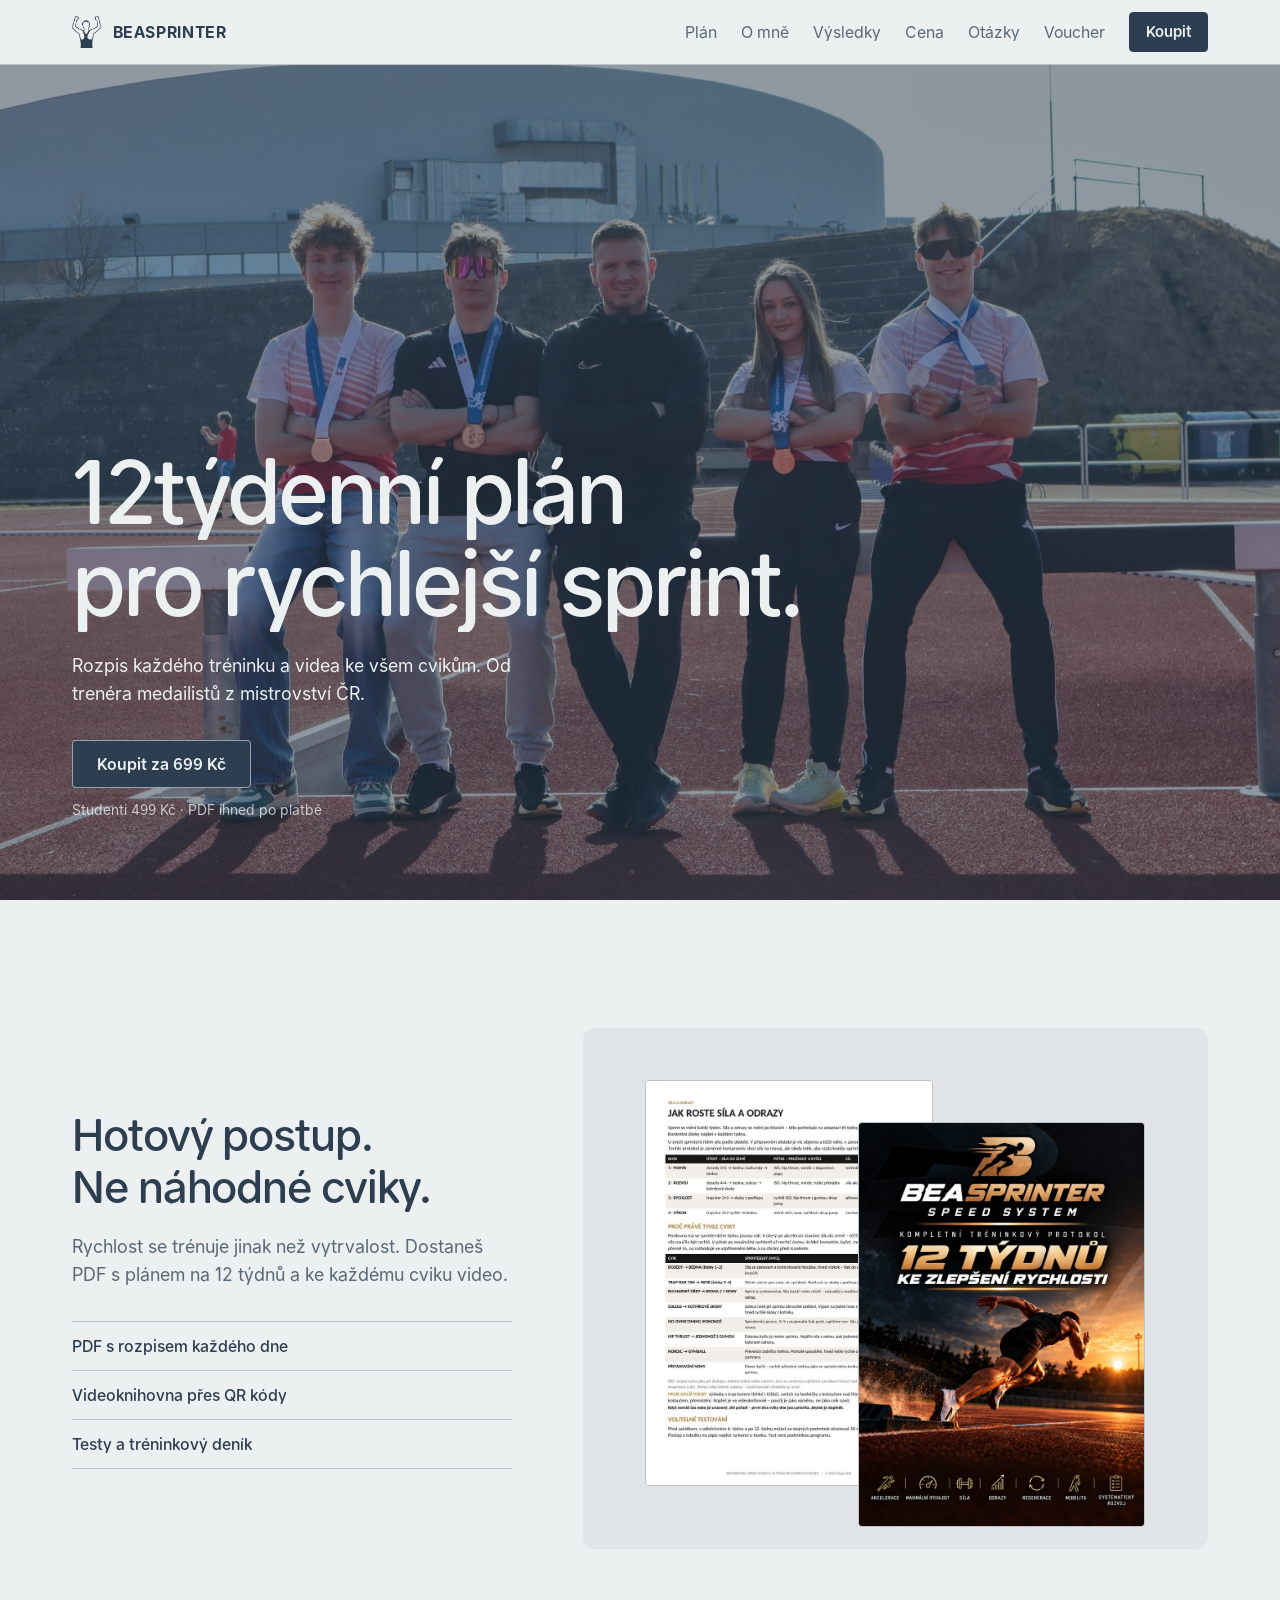
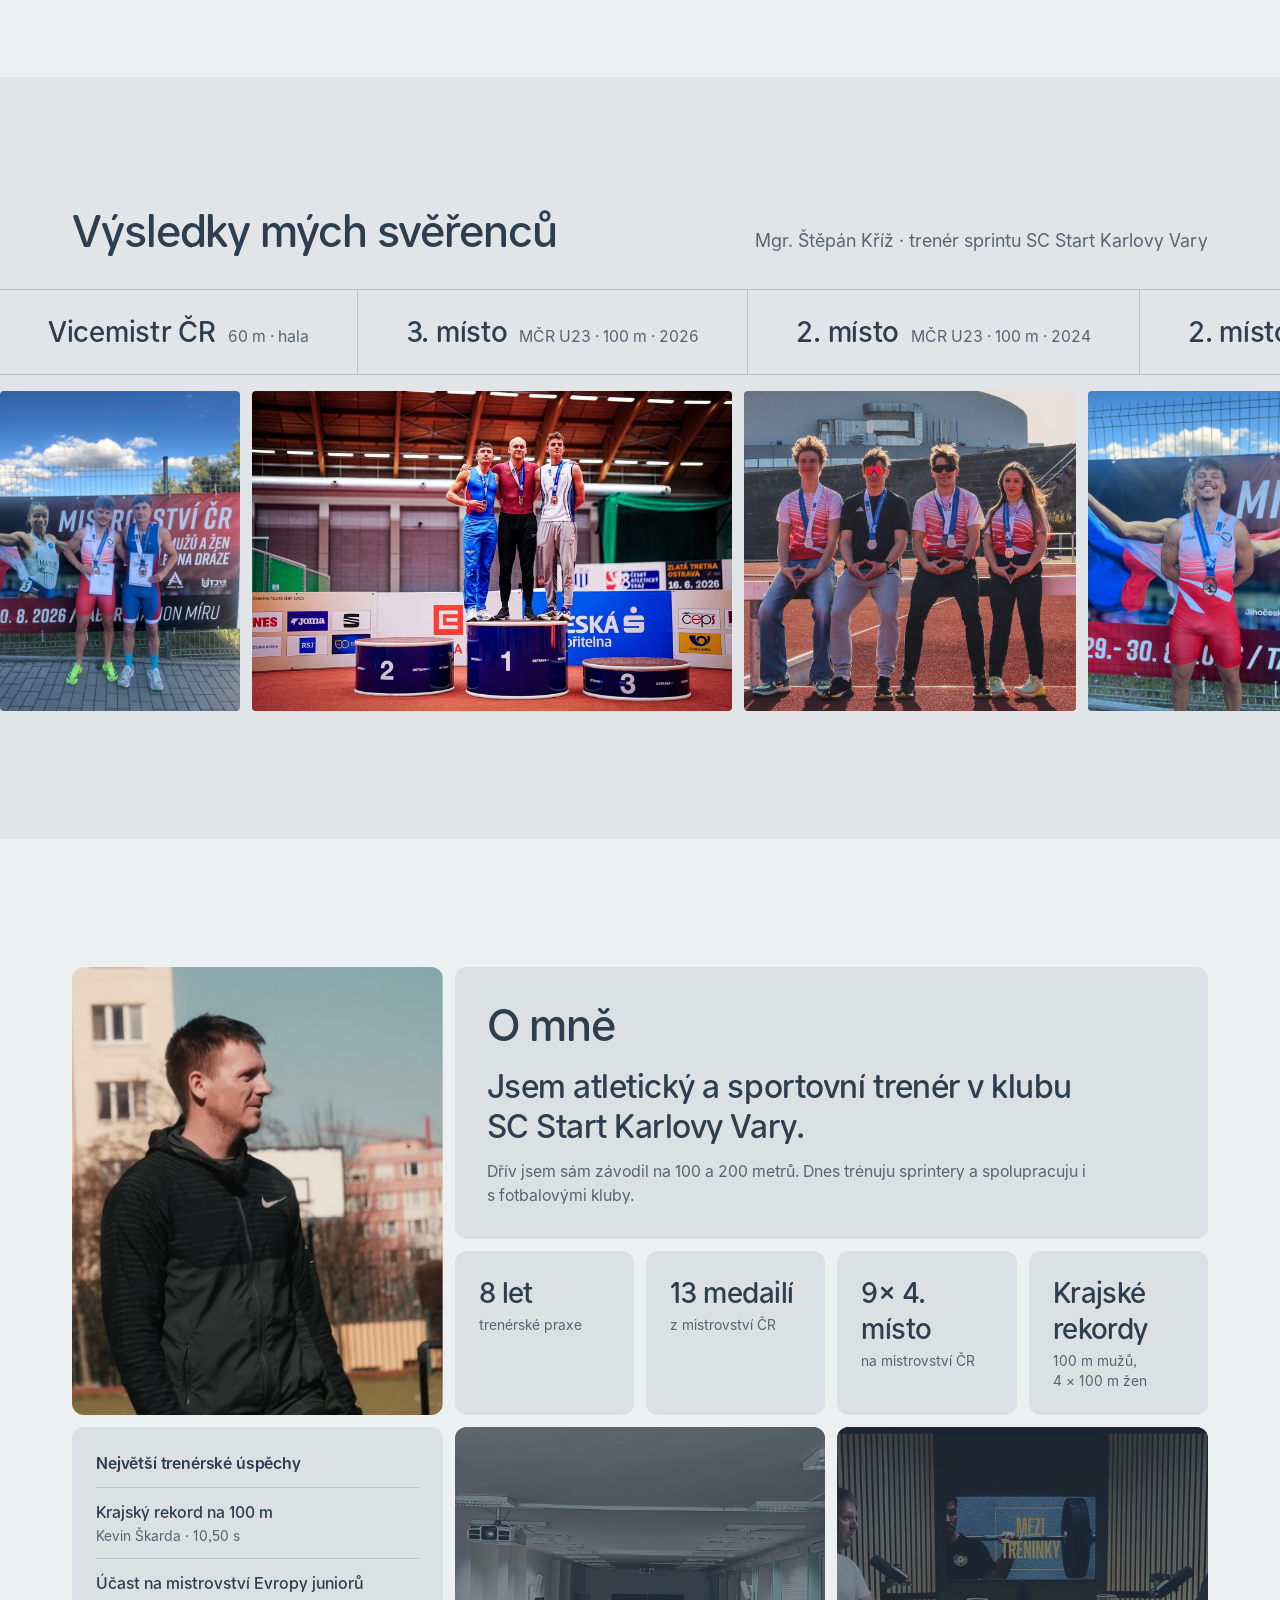
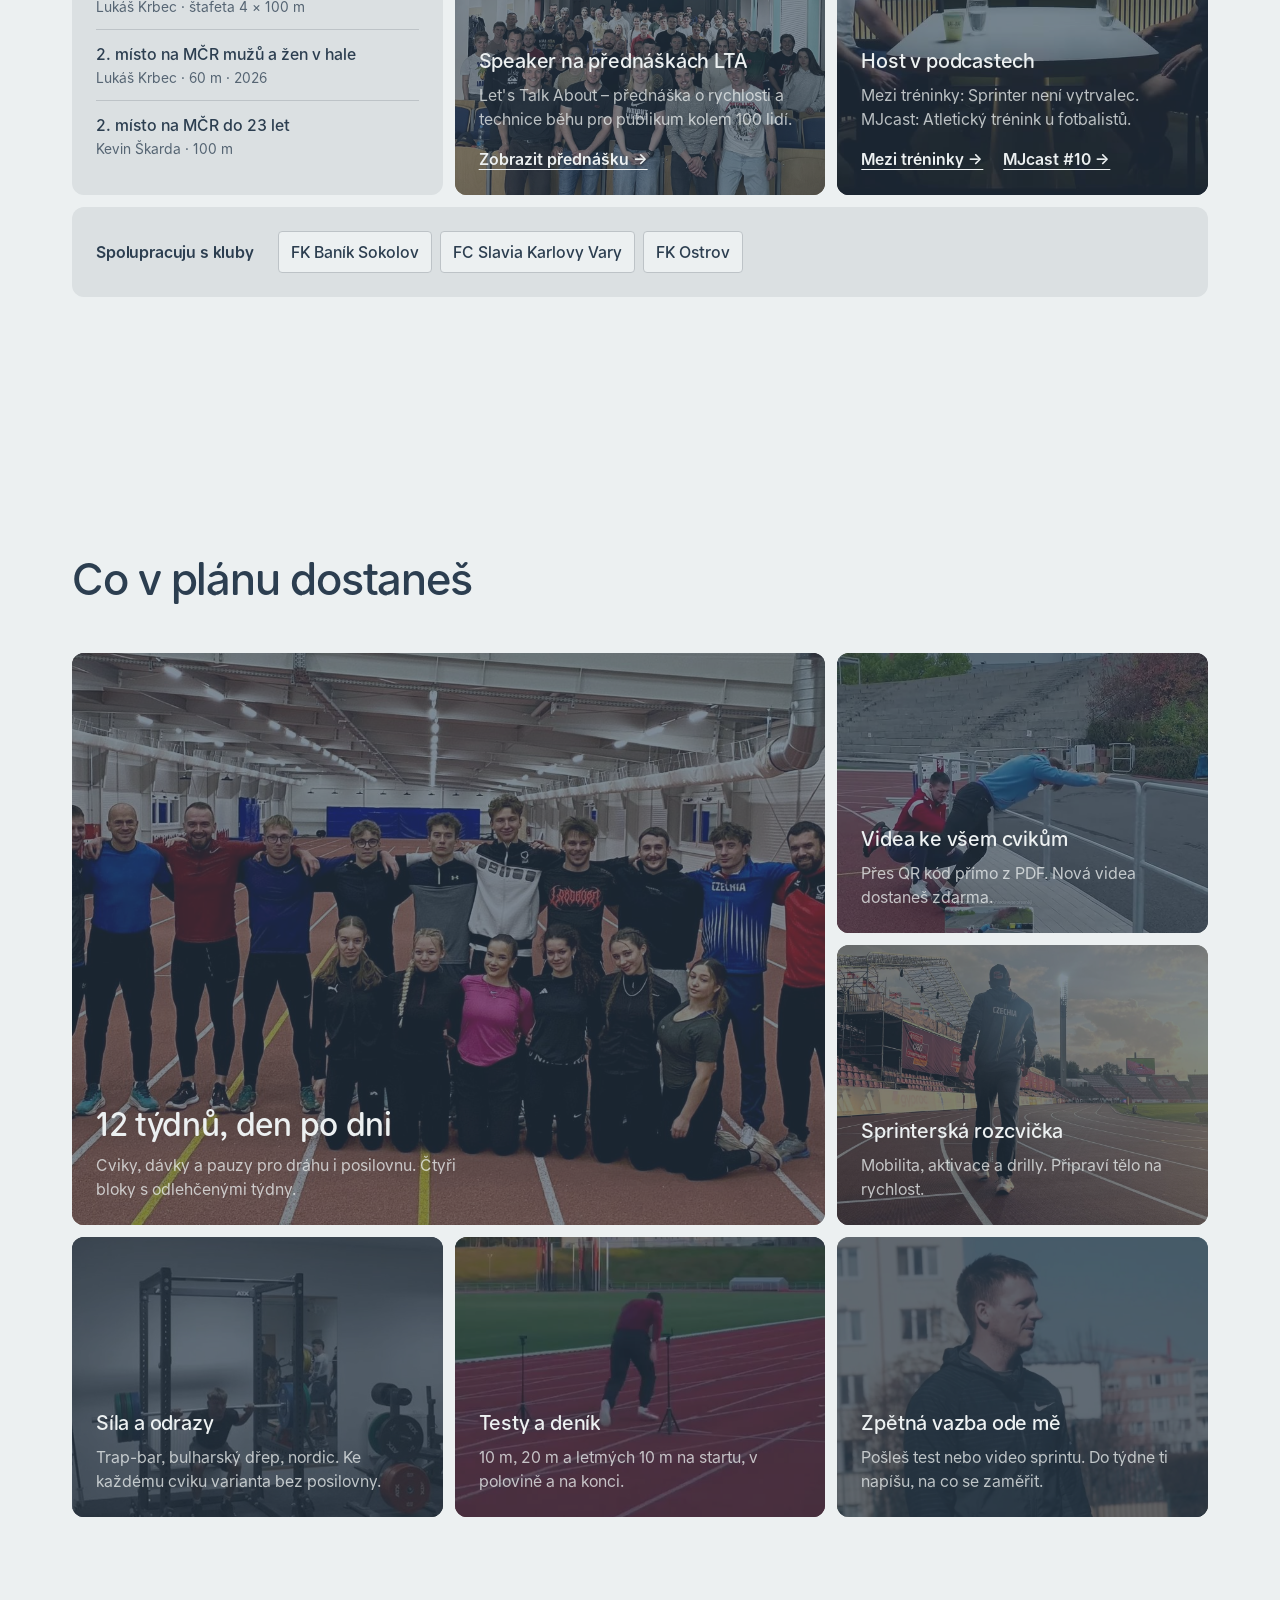
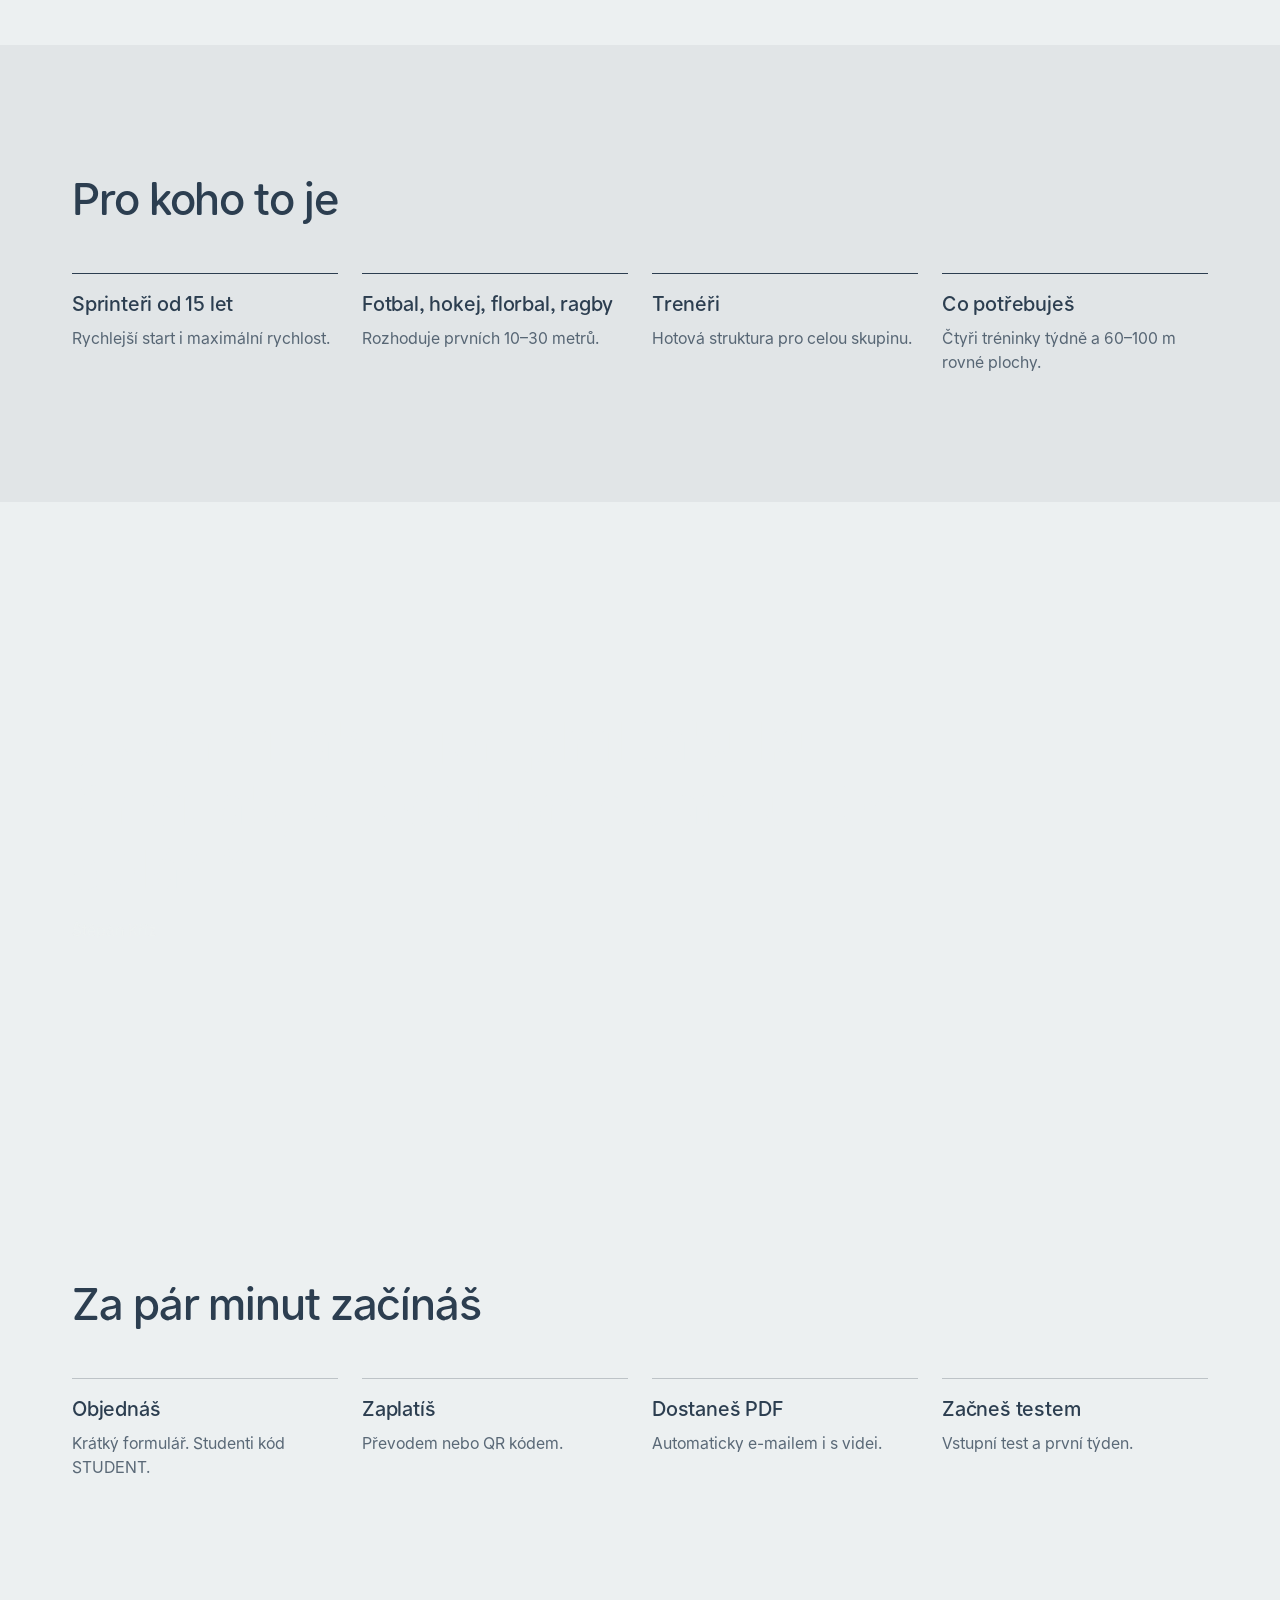
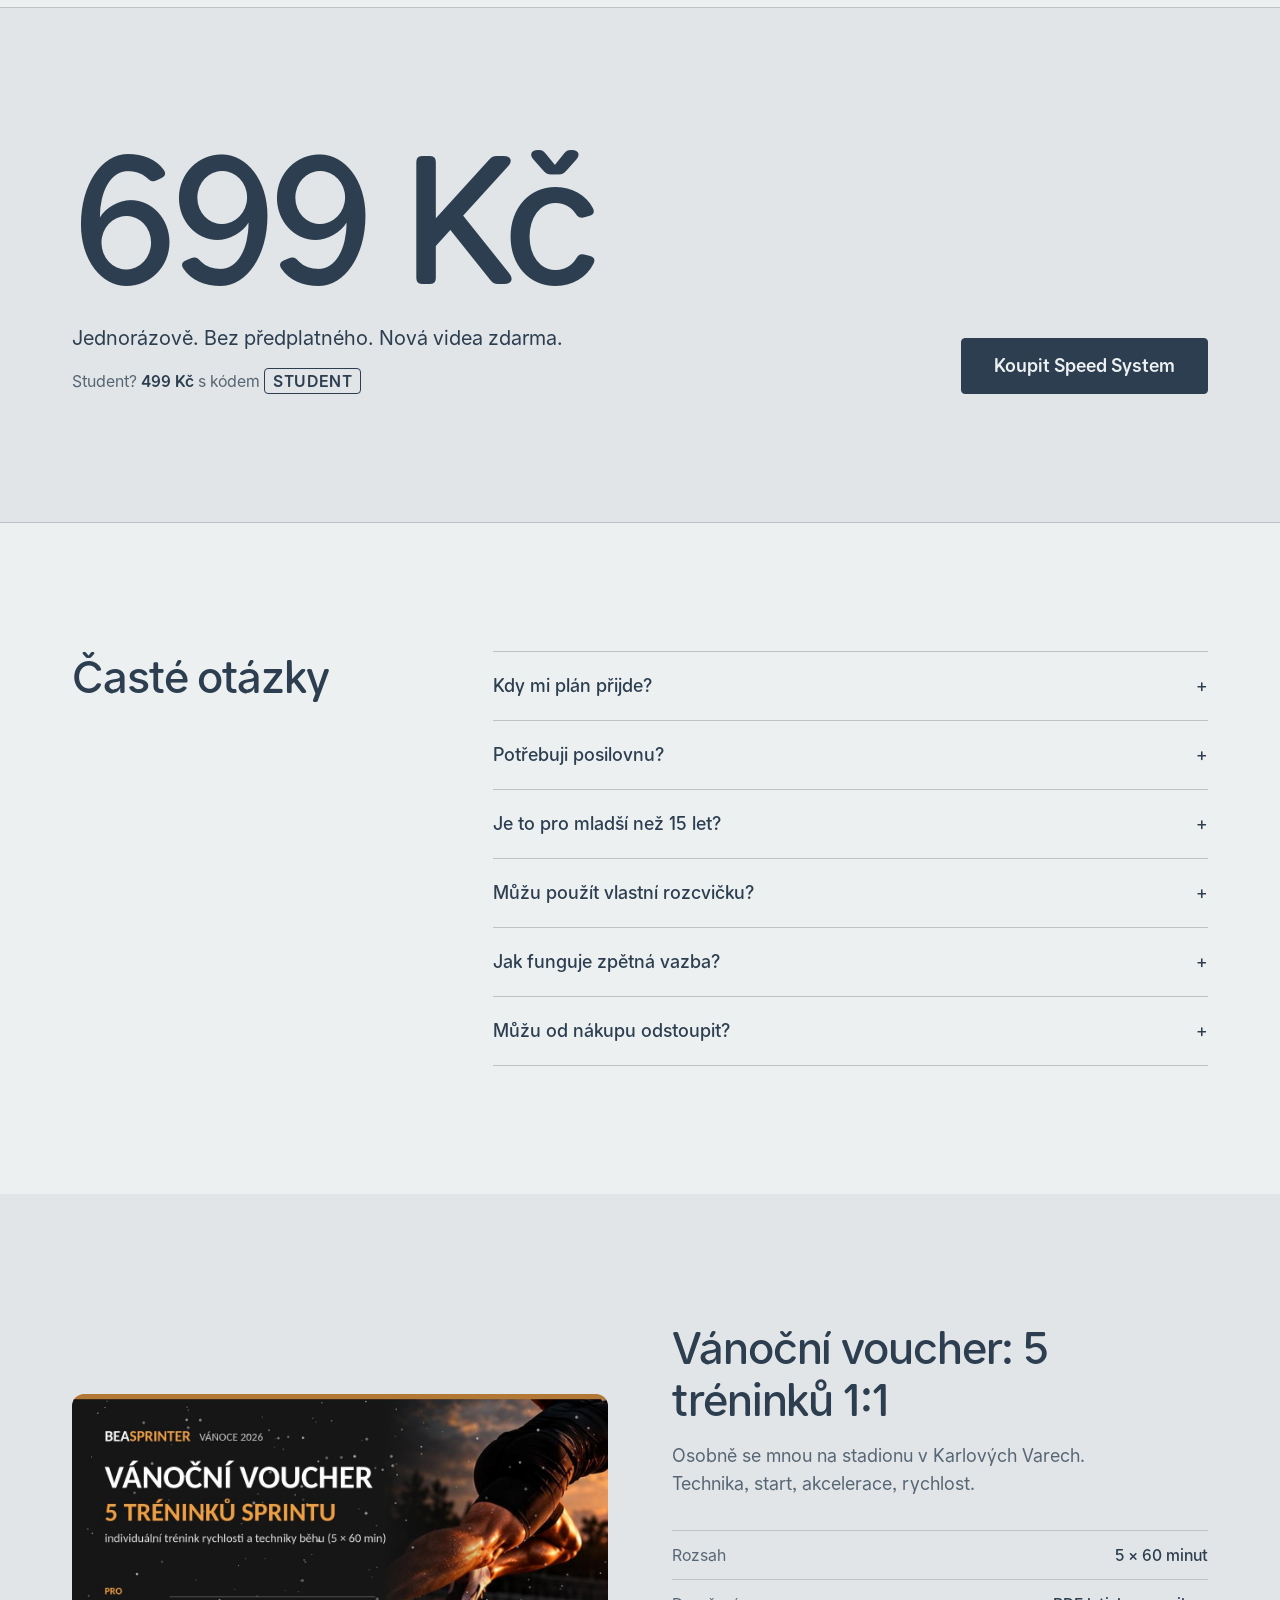
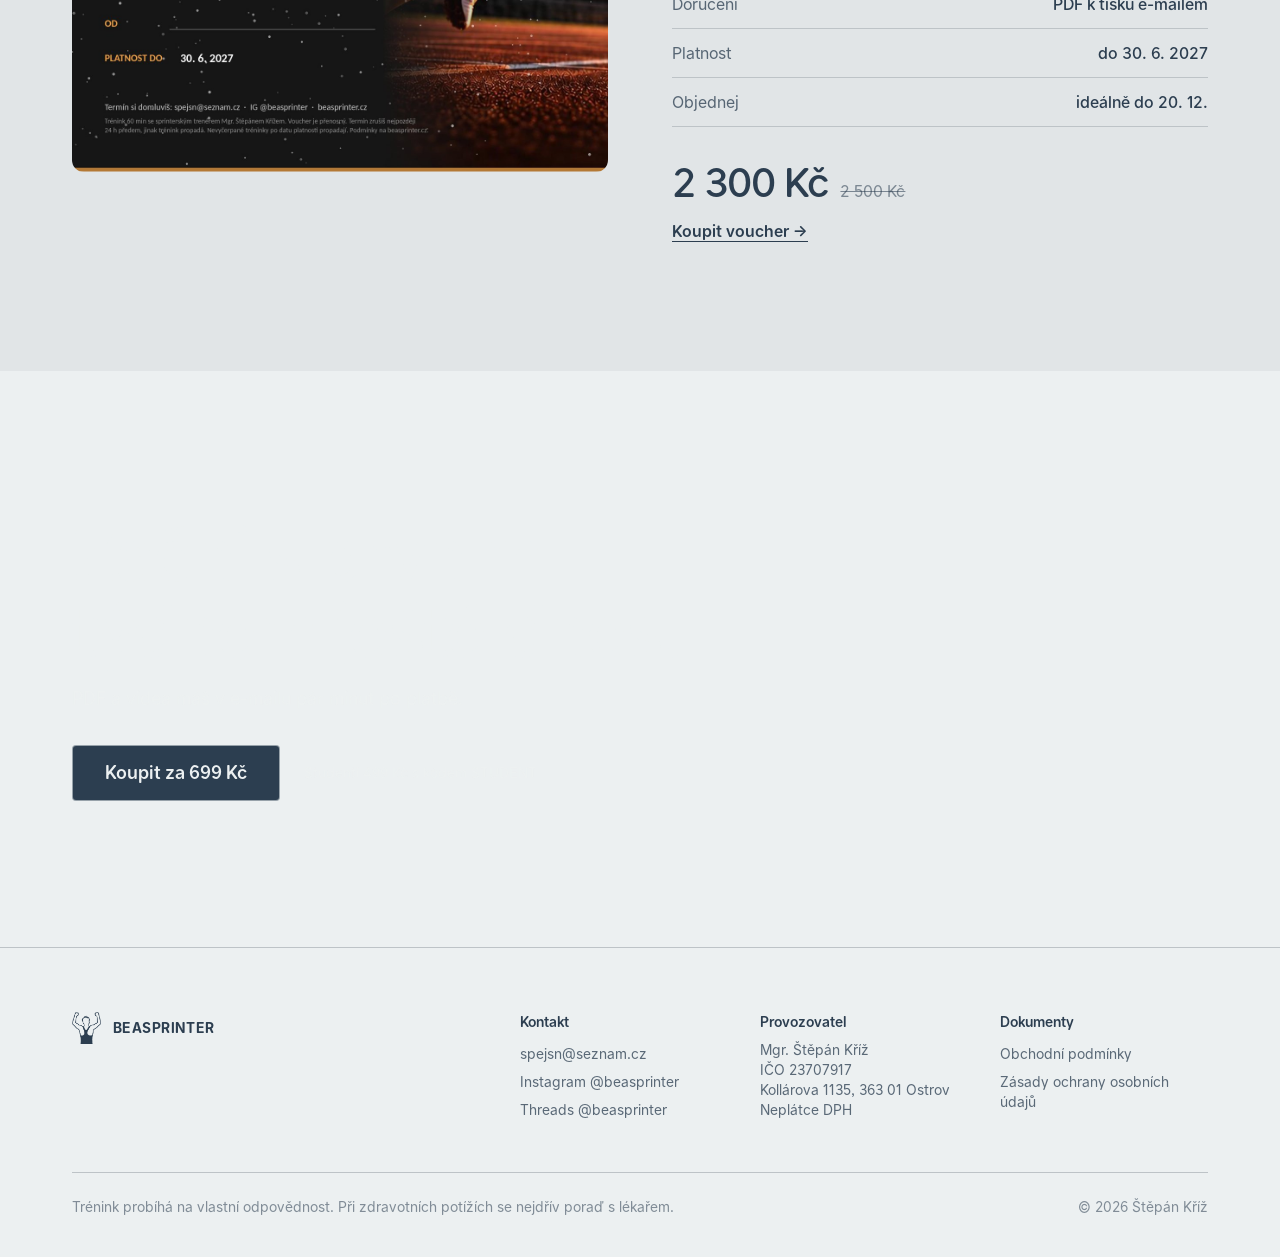
==== commit 9df2249f: "Add files via upload" ====
--- a/index.html
+++ b/index.html
@@ -175,9 +175,12 @@
               <source src="assets/video/podcast.mp4" type="video/mp4">
             </video>
             <div class="tile__text">
-              <h3>Host podcastu MJcast</h3>
-              <p>Díl #10: Atletický trénink u fotbalistů – rychlost, plyometrie a rozvoj výkonu.</p>
-              <a class="link tile__link" href="https://youtu.be/IshIWQqdstE" target="_blank" rel="noopener">Pustit na YouTube -></a>
+              <h3>Host v podcastech</h3>
+              <p>Mezi tréninky: Sprinter není vytrvalec. MJcast: Atletický trénink u fotbalistů.</p>
+              <div class="tile__links">
+                <a class="link" href="https://creators.spotify.com/pod/profile/mezi-treninky/episodes/09-tpn-K-Sprinter-nen-vytrvalec--Jak-trnovat-rychlost-v-atletice-i-fotbale-e38bhfd" target="_blank" rel="noopener">Mezi tréninky -></a>
+                <a class="link" href="https://music.youtube.com/podcast/IshIWQqdstE" target="_blank" rel="noopener">MJcast #10 -></a>
+              </div>
             </div>
           </article>
 
--- a/assets/css/style.css
+++ b/assets/css/style.css
@@ -1,663 +1,676 @@
-/* ==========================================================
-   BEASPRINTER – Speed System
-   Type: Allo (Josh Puckett, SIL OFL) – assets/fonts/OFL.txt
-   Palette: Platinum Prestige (brandlic.studio, #4)
-   Spacing: 4 px grid.
-   ========================================================== */
-
-@font-face { font-family: "Allo"; src: url("../fonts/Allo-Regular.woff2") format("woff2"); font-weight: 400; font-style: normal; font-display: swap; }
-@font-face { font-family: "Allo"; src: url("../fonts/Allo-Medium.woff2") format("woff2"); font-weight: 500; font-style: normal; font-display: swap; }
-@font-face { font-family: "Allo"; src: url("../fonts/Allo-SemiBold.woff2") format("woff2"); font-weight: 600; font-style: normal; font-display: swap; }
-@font-face { font-family: "Allo"; src: url("../fonts/Allo-Bold.woff2") format("woff2"); font-weight: 700; font-style: normal; font-display: swap; }
-
-/* ---------- Palette ---------- */
-:root {
-  --paper: #ecf0f1;   /* main colour – light */
-  --silver: #bdc3c7;  /* hairlines, alt surface */
-  --slate: #34495e;   /* secondary dark */
-  --ink: #2c3e50;     /* text, buttons, dark sections */
-}
-:root {
-  --bg: var(--paper);
-  --alt: color-mix(in srgb, var(--silver) 24%, var(--paper));
-  --card: color-mix(in srgb, var(--silver) 36%, var(--paper));
-  --text: var(--ink);
-  --accent: var(--ink);
-  --line: var(--silver);
-}
-.window, .tile {
-  --bg: var(--ink);
-  --alt: var(--slate);
-  --text: var(--paper);
-  --accent: var(--paper);
-  --line: color-mix(in srgb, var(--paper) 24%, transparent);
-}
-:root, .window, .tile {
-  --text-72: color-mix(in srgb, var(--text) 76%, transparent);
-  --text-48: color-mix(in srgb, var(--text) 56%, transparent);
-  --bg-56: color-mix(in srgb, var(--bg) 52%, transparent);
-  --bg-72: color-mix(in srgb, var(--bg) 72%, transparent);
-}
-
-:root {
-  --s1: 4px;  --s2: 8px;  --s3: 12px; --s4: 16px; --s5: 20px; --s6: 24px; --s8: 32px;
-  --s10: 40px; --s12: 48px; --s14: 56px; --s16: 64px; --s20: 80px; --s24: 96px; --s32: 128px; --s40: 160px;
-  --radius: 4px;
-  --radius-lg: 12px;
-  --wrap: 1200px;
-  --gutter: var(--s4);
-  --nav-h: var(--s16);
-  --font: "Allo", system-ui, -apple-system, "Segoe UI", Roboto, sans-serif;
-  --ease: cubic-bezier(.16, 1, .3, 1);
-  interpolate-size: allow-keywords;
-}
-
-*, *::before, *::after { box-sizing: border-box; }
-html { -webkit-text-size-adjust: 100%; scroll-padding-top: var(--s20); scroll-behavior: smooth; }
-body {
-  margin: 0;
-  background: var(--bg);
-  color: var(--text);
-  font-family: var(--font);
-  font-size: 16px;
-  line-height: 24px;
-  font-feature-settings: "calt" 1;
-  -webkit-font-smoothing: antialiased;
-  overflow-x: clip;
-}
-img { display: block; max-width: 100%; height: auto; }
-a { color: inherit; }
-h1, h2, h3, h4, p, ul, ol, dl, dd, figure, blockquote { margin: 0; padding: 0; }
-ul, ol { list-style: none; }
-::selection { background: var(--ink); color: var(--paper); }
-:focus-visible { outline: 2px solid var(--accent); outline-offset: 4px; }
-
-.wrap { max-width: var(--wrap); margin-inline: auto; padding-inline: var(--gutter); }
-
-/* ---------- Type ---------- */
-h1 { font-size: 44px; line-height: 48px; font-weight: 500; letter-spacing: -.035em; }
-h2 { font-size: 32px; line-height: 40px; font-weight: 500; letter-spacing: -.025em; }
-h3 { font-size: 18px; line-height: 28px; font-weight: 600; letter-spacing: -.01em; }
-.small { font-size: 14px; line-height: 20px; color: var(--text-72); }
-
-/* ---------- Button ---------- */
-.btn {
-  display: inline-flex;
-  align-items: center;
-  height: var(--s12);
-  padding: 0 var(--s6);
-  border-radius: var(--radius);
-  border: 1px solid var(--ink);
-  background: var(--ink);
-  color: var(--paper);
-  font-weight: 600;
-  text-decoration: none;
-  white-space: nowrap;
-  transition: background-color .3s ease, border-color .3s ease;
-}
-.btn:hover { background: var(--slate); border-color: var(--slate); }
-/* same button on dark/photo backgrounds: a light ring so it still stands out */
-.window .btn { border-color: color-mix(in srgb, var(--paper) 56%, transparent); }
-.btn--sm { height: var(--s10); padding: 0 var(--s4); font-size: 15px; }
-.btn--lg { height: var(--s14); padding: 0 var(--s8); font-size: 18px; }
-.link {
-  display: inline-block;
-  font-weight: 600;
-  text-decoration: underline;
-  text-decoration-thickness: 1px;
-  text-underline-offset: 4px;
-}
-.link:hover { text-decoration-thickness: 2px; }
-
-/* ---------- Header: solid, full width ---------- */
-.nav {
-  position: fixed;
-  inset: 0 0 auto;
-  z-index: 20;
-  background: var(--paper);
-  border-bottom: 1px solid var(--line);
-}
-.nav__inner { display: flex; align-items: center; gap: var(--s6); height: var(--nav-h); }
-.brand {
-  display: inline-flex;
-  align-items: center;
-  gap: var(--s3);
-  font-weight: 700;
-  letter-spacing: .04em;
-  text-decoration: none;
-}
-.brand img { height: var(--s8); width: auto; }
-.nav__links { display: flex; gap: var(--s6); margin-left: auto; }
-.nav__links a { color: var(--text-72); text-decoration: none; transition: color .3s ease; }
-.nav__links a:hover { color: var(--text); }
-.nav__toggle {
-  display: none;
-  position: relative;
-  width: var(--s10);
-  height: var(--s10);
-  padding: 0;
-  margin-right: calc(var(--s2) * -1);
-  border: 0;
-  background: transparent;
-  color: var(--text);
-  cursor: pointer;
-  -webkit-tap-highlight-color: transparent;
-}
-/* two lines that fold into an X */
-.nav__icon { position: absolute; inset: 0; }
-.nav__icon i {
-  position: absolute;
-  left: 10px;
-  width: 20px;
-  height: 2px;
-  border-radius: 1px;
-  background: currentColor;
-  transition: transform .5s var(--ease), top .5s var(--ease), width .5s var(--ease);
-}
-.nav__icon i:first-child { top: 15px; }
-.nav__icon i:last-child { top: 23px; width: 14px; }
-.nav__toggle[aria-expanded="true"] .nav__icon i:first-child { top: 19px; transform: rotate(45deg); }
-.nav__toggle[aria-expanded="true"] .nav__icon i:last-child { top: 19px; width: 20px; transform: rotate(-45deg); }
-
-/* ---------- Photo windows ---------- */
-.window { position: relative; clip-path: inset(0); isolation: isolate; color: var(--text); }
-.window__bg { position: fixed; inset: 0; z-index: -1; }
-.window__bg img { width: 100%; height: 100%; object-fit: cover; }
-.window__bg::after { content: ""; position: absolute; inset: 0; background: var(--bg-56); }
-
-/* Hero */
-.window--hero { min-height: 100vh; min-height: 100svh; display: flex; }
-.window--hero .window__bg img { object-position: 50% 35%; }
-.hero { width: 100%; display: flex; flex-direction: column; justify-content: flex-end; padding-top: var(--s40); padding-bottom: var(--s16); }
-.line { display: block; overflow: hidden; padding-bottom: var(--s1); }
-.line > span { display: block; animation: rise 1.4s var(--ease) both; }
-.line:nth-child(2) > span { animation-delay: .1s; }
-.hero__lead { margin-top: var(--s5); max-width: 480px; font-size: 18px; line-height: 28px; animation: fadeUp 1.2s var(--ease) .35s both; }
-.hero__cta { margin-top: var(--s8); animation: fadeUp 1.2s var(--ease) .5s both; }
-.hero__cta .small { margin-top: var(--s3); }
-@keyframes rise { from { transform: translateY(110%); } to { transform: none; } }
-@keyframes fadeUp { from { opacity: 0; transform: translateY(var(--s4)); } to { opacity: 1; transform: none; } }
-
-/* ---------- Panels ---------- */
-.panel { background: var(--bg); padding: var(--s24) 0; position: relative; }
-.panel--alt { background: var(--alt); }
-
-.js .reveal {
-  opacity: 0;
-  transform: translateY(var(--s8));
-  transition: opacity 1.1s var(--ease), transform 1.1s var(--ease);
-  transition-delay: calc(var(--i, 0) * 90ms);
-}
-.js .reveal.is-in { opacity: 1; transform: none; }
-.js .reveal-img { clip-path: inset(16% 0 0 0 round var(--radius)); transition: clip-path 1.4s var(--ease); }
-.js .reveal-img img { transform: scale(1.12); transition: transform 1.6s var(--ease); }
-.js .reveal-img.is-in { clip-path: inset(0 0 0 0 round var(--radius)); }
-.js .reveal-img.is-in img { transform: none; }
-
-/* ---------- Product preview ---------- */
-.product__grid { display: grid; gap: var(--s16); align-items: center; }
-.product__text > p { margin-top: var(--s5); max-width: 440px; font-size: 18px; line-height: 28px; color: var(--text-72); }
-.product__list { margin-top: var(--s8); border-top: 1px solid var(--line); max-width: 440px; }
-.product__list li { padding: var(--s3) 0; border-bottom: 1px solid var(--line); font-weight: 500; }
-
-/* real product shots: sample page behind, cover in front */
-.shots {
-  position: relative;
-  aspect-ratio: 6 / 5;
-  border-radius: var(--radius-lg);
-  background: var(--alt);
-  overflow: hidden;
-}
-.shots img { position: absolute; width: 46%; border-radius: var(--radius); border: 1px solid var(--line); }
-.shots__page { left: 10%; top: 10%; }
-.shots__cover { right: 10%; top: 18%; }
-
-/* ---------- Trust strip ---------- */
-.trust__head { display: flex; flex-wrap: wrap; justify-content: space-between; align-items: baseline; gap: var(--s2) var(--s6); }
-.trust__title { font-size: 20px; line-height: 28px; font-weight: 500; letter-spacing: -.01em; }
-.trust__coach { color: var(--text-72); }
-/* results ticker – runs opposite to the photo strip */
-.ticker {
-  margin-top: var(--s8);
-  overflow: hidden;
-  border-top: 1px solid var(--line);
-  border-bottom: 1px solid var(--line);
-}
-.ticker__track { display: flex; width: max-content; animation: drift-back 40s linear infinite; }
-.ticker:hover .ticker__track { animation-play-state: paused; }
-.ticker li {
-  display: flex;
-  align-items: baseline;
-  gap: var(--s3);
-  padding: var(--s5) var(--s10);
-  border-right: 1px solid var(--line);
-  white-space: nowrap;
-}
-.ticker strong { font-size: 20px; line-height: 28px; font-weight: 500; letter-spacing: -.01em; }
-.ticker span { font-size: 14px; line-height: 20px; color: var(--text-72); }
-@keyframes drift-back { from { transform: translateX(-50%); } to { transform: none; } }
-
-.strip { margin-top: var(--s4); overflow: hidden; }
-.strip__track { display: flex; gap: var(--s3); width: max-content; animation: drift 60s linear infinite; }
-.strip:hover .strip__track { animation-play-state: paused; }
-.strip img { height: 240px; width: auto; border-radius: var(--radius); object-fit: cover; }
-@keyframes drift { to { transform: translateX(calc(-50% - var(--s3) / 2)); } }
-
-/* ---------- About ---------- */
-/* about: one bento grid */
-.ab { display: grid; gap: var(--s3); }
-.ab__card { padding: var(--s6); border-radius: var(--radius-lg); background: var(--card); }
-.ab__photo { border-radius: var(--radius-lg); overflow: hidden; aspect-ratio: 1 / 1; }
-.ab__photo img { width: 100%; height: 100%; object-fit: cover; object-position: 62% 20%; }
-.ab__intro { display: flex; flex-direction: column; justify-content: flex-end; }
-.ab__lead { margin-top: var(--s4); font-size: 24px; line-height: 32px; font-weight: 500; letter-spacing: -.015em; max-width: 600px; }
-.ab__intro p:not(.ab__lead) { margin-top: var(--s3); max-width: 600px; color: var(--text-72); }
-.ab__facts { display: grid; grid-template-columns: 1fr 1fr; gap: var(--s3); }
-.ab__facts dt { font-size: 24px; line-height: 32px; font-weight: 500; letter-spacing: -.02em; }
-.ab__facts dd { margin-top: var(--s1); font-size: 14px; line-height: 20px; color: var(--text-72); }
-.ab__wins h3, .ab__clubs h3 { font-size: 16px; line-height: 24px; font-weight: 600; }
-.ab__wins ul { margin-top: var(--s3); }
-.ab__wins li { display: flex; flex-direction: column; gap: 2px; padding: var(--s3) 0; border-top: 1px solid var(--line); }
-.ab__wins strong { font-weight: 500; }
-.ab__wins span { font-size: 14px; line-height: 20px; color: var(--text-72); }
-.ab .tile { min-height: 360px; }
-.ab__clubs { display: flex; flex-wrap: wrap; align-items: center; gap: var(--s3) var(--s6); }
-.ab__clubs ul { display: flex; flex-wrap: wrap; gap: var(--s2); }
-.ab__media { display: contents; }
-.ab__clubs li { padding: var(--s2) var(--s3); border: 1px solid var(--line); border-radius: var(--radius); font-weight: 500; background: var(--paper); }
-.voucher__photo.voucher__photo--card { aspect-ratio: auto; border-radius: var(--radius-lg); }
-.voucher__photo.voucher__photo--card img { height: auto; object-fit: contain; }
-
-/* ---------- Bento ---------- */
-.bento { display: grid; gap: var(--s3); margin-top: var(--s12); }
-/* photo is the tile background, flat tint, text on top */
-.tile {
-  position: relative;
-  isolation: isolate;
-  display: flex;
-  flex-direction: column;
-  justify-content: flex-end;
-  min-height: 320px;
-  overflow: hidden;
-  border-radius: var(--radius-lg);
-  background: var(--ink);
-  color: var(--text);
-}
-.tile__img {
-  position: absolute;
-  inset: 0;
-  z-index: -2;
-  width: 100%;
-  height: 100%;
-  object-fit: cover;
-  object-position: 50% 35%;
-  transition: transform 1.2s var(--ease);
-}
-.tile::after { content: ""; position: absolute; inset: 0; z-index: -1; background: color-mix(in srgb, var(--ink) 60%, transparent); }
-.tile--dark::after { background: color-mix(in srgb, var(--ink) 72%, transparent); }
-.tile:hover .tile__img { transform: scale(1.03); }
-.tile__text { padding: var(--s6); }
-.tile h3 { font-size: 20px; line-height: 28px; font-weight: 500; letter-spacing: -.01em; }
-.tile p { margin-top: var(--s2); color: var(--text-72); max-width: 360px; }
-.tile--hero h3 { font-size: 32px; line-height: 40px; }
-.tile--hero { min-height: 440px; }
-
-/* ---------- Fit ---------- */
-.fit { display: grid; gap: var(--s6); margin-top: var(--s12); }
-.fit li { padding-top: var(--s4); border-top: 1px solid var(--ink); }
-.fit h3 { font-size: 20px; line-height: 28px; font-weight: 500; }
-.fit p { margin-top: var(--s2); color: var(--text-72); }
-
-/* ---------- Quote ---------- */
-.window--quote { min-height: 72vh; display: flex; align-items: center; }
-.window--quote .window__bg::after { background: var(--bg-72); }
-.quote { width: 100%; padding-block: var(--s24); }
-.quote blockquote { max-width: 880px; }
-.quote p { font-size: 28px; line-height: 36px; font-weight: 500; letter-spacing: -.02em; }
-.quote footer { margin-top: var(--s4); color: var(--text-72); }
-
-/* ---------- Steps ---------- */
-.steps { display: grid; gap: var(--s6); margin-top: var(--s12); }
-.steps li { padding-top: var(--s4); border-top: 1px solid var(--line); }
-.steps h3 { font-size: 20px; line-height: 28px; font-weight: 500; }
-.steps p { margin-top: var(--s2); color: var(--text-72); }
-
-/* ---------- Price ---------- */
-.price { background: var(--alt); color: var(--text); padding: var(--s24) 0; border-block: 1px solid var(--line); }
-.price__grid { display: grid; gap: var(--s10); align-items: end; }
-.price__amount { font-size: 80px; line-height: 80px; font-weight: 500; letter-spacing: -.045em; }
-.price__note { margin-top: var(--s5); font-size: 20px; line-height: 28px; }
-.price__student { margin-top: var(--s4); color: var(--text-72); }
-.price__student strong { color: var(--text); font-weight: 600; }
-.code {
-  padding: 0 var(--s2);
-  border: 1px solid var(--text);
-  border-radius: var(--radius);
-  background: transparent;
-  color: var(--text);
-  font: 600 16px/24px var(--font);
-  letter-spacing: .04em;
-  cursor: pointer;
-  transition: background-color .3s ease, color .3s ease;
-}
-.code:hover { background: var(--text); color: var(--bg); }
-.code__status { margin-left: var(--s2); font-size: 14px; }
-
-/* ---------- FAQ ---------- */
-.faq { display: grid; gap: var(--s8); }
-.faq__list { border-top: 1px solid var(--line); }
-.faq details { border-bottom: 1px solid var(--line); }
-.faq summary {
-  display: flex;
-  justify-content: space-between;
-  gap: var(--s4);
-  padding: var(--s5) 0;
-  font-size: 18px;
-  line-height: 28px;
-  font-weight: 500;
-  cursor: pointer;
-  list-style: none;
-}
-.faq summary::-webkit-details-marker { display: none; }
-.faq summary::after { content: "+"; font-weight: 400; transition: transform .5s var(--ease); }
-.faq details[open] summary::after { transform: rotate(45deg); }
-.faq details::details-content { height: 0; overflow: clip; transition: height .6s var(--ease), content-visibility .6s allow-discrete; }
-.faq details[open]::details-content { height: auto; }
-.faq__body p { padding-bottom: var(--s6); max-width: 640px; color: var(--text-72); }
-
-/* ---------- Voucher ---------- */
-.voucher { display: grid; gap: var(--s10); align-items: center; }
-.voucher__photo { border-radius: var(--radius); overflow: hidden; aspect-ratio: 4 / 5; }
-.voucher__photo img { width: 100%; height: 100%; object-fit: cover; }
-.voucher__lead { margin-top: var(--s4); max-width: 480px; font-size: 18px; line-height: 28px; color: var(--text-72); }
-.specs { margin-top: var(--s8); border-top: 1px solid var(--line); }
-.specs div { display: flex; justify-content: space-between; gap: var(--s4); padding: var(--s3) 0; border-bottom: 1px solid var(--line); }
-.specs dt { color: var(--text-72); }
-.specs dd { font-weight: 500; }
-.voucher__price { display: flex; align-items: baseline; gap: var(--s3); margin-top: var(--s8); }
-.voucher__price strong { font-size: 40px; line-height: 48px; font-weight: 500; letter-spacing: -.03em; }
-.voucher__price span { text-decoration: line-through; color: var(--text-48); }
-.voucher .link { margin-top: var(--s3); }
-
-/* ---------- Closing CTA band ---------- */
-.window--cta { display: flex; align-items: center; min-height: 64vh; }
-.window--cta .window__bg::after { background: var(--bg-72); }
-.cta { width: 100%; padding-block: var(--s24); }
-.cta h2 { max-width: 720px; font-size: 40px; line-height: 48px; }
-.cta p { margin-top: var(--s4); font-size: 18px; line-height: 28px; color: var(--text-72); }
-.cta__actions { display: flex; flex-wrap: wrap; align-items: center; gap: var(--s4) var(--s6); margin-top: var(--s8); }
-
-/* ---------- Footer ---------- */
-.footer { background: var(--bg); border-top: 1px solid var(--line); padding: var(--s16) 0 var(--s10); font-size: 14px; line-height: 20px; }
-.footer__grid { display: grid; gap: var(--s8); }
-.footer h4 { font-size: 14px; line-height: 20px; font-weight: 600; margin-bottom: var(--s2); }
-.footer__grid a:not(.brand) { display: block; color: var(--text-72); text-decoration: none; padding: var(--s1) 0; }
-.footer__grid a:not(.brand):hover { color: var(--text); text-decoration: underline; text-underline-offset: 4px; }
-.footer__grid p { color: var(--text-72); }
-.footer__bottom {
-  display: flex; flex-wrap: wrap; justify-content: space-between; gap: var(--s4);
-  margin-top: var(--s12); padding-top: var(--s6); border-top: 1px solid var(--line); color: var(--text-48);
-}
-
-/* ---------- Mobile ---------- */
-@media (max-width: 767px) {
-  .nav__toggle { display: block; }
-  .nav__buy { margin-left: auto; }
-  /* menu panel unrolls downward, links follow one by one */
-  .nav__links {
-    display: flex;
-    position: absolute;
-    top: 100%;
-    left: 0;
-    right: 0;
-    flex-direction: column;
-    gap: 0;
-    padding: var(--s2) var(--gutter) var(--s6);
-    background: var(--paper);
-    border-bottom: 1px solid var(--line);
-    visibility: hidden;
-    clip-path: inset(0 0 100% 0);
-    transition: clip-path .6s var(--ease), visibility 0s linear .6s;
-  }
-  .nav__links.is-open {
-    visibility: visible;
-    clip-path: inset(0 0 0 0);
-    transition: clip-path .6s var(--ease), visibility 0s;
-  }
-  .nav__links a {
-    padding: var(--s4) 0;
-    border-bottom: 1px solid var(--line);
-    color: var(--text);
-    font-size: 24px;
-    line-height: 32px;
-    font-weight: 500;
-    letter-spacing: -.02em;
-    opacity: 0;
-    transform: translateY(calc(var(--s3) * -1));
-    transition: opacity .4s ease, transform .5s var(--ease);
-  }
-  .nav__links a:last-child { border-bottom: 0; }
-  .nav__links.is-open a { opacity: 1; transform: none; }
-  .nav__links.is-open a:nth-child(1) { transition-delay: .08s; }
-  .nav__links.is-open a:nth-child(2) { transition-delay: .13s; }
-  .nav__links.is-open a:nth-child(3) { transition-delay: .18s; }
-  .nav__links.is-open a:nth-child(4) { transition-delay: .23s; }
-  .nav__links.is-open a:nth-child(5) { transition-delay: .28s; }
-  /* dim the page behind the open menu */
-  body::after {
-    content: "";
-    position: fixed;
-    inset: 0;
-    z-index: 15;
-    background: color-mix(in srgb, var(--ink) 40%, transparent);
-    opacity: 0;
-    pointer-events: none;
-    transition: opacity .5s var(--ease);
-  }
-  body.menu-open::after { opacity: 1; pointer-events: auto; }
-  .strip img { height: 180px; }
-}
-
-/* ---------- Tablet ---------- */
-@media (min-width: 768px) {
-  :root { --gutter: var(--s8); }
-  h1 { font-size: 64px; line-height: 68px; }
-  h2 { font-size: 44px; line-height: 52px; }
-  .panel, .price { padding: var(--s32) 0; }
-  .bento { grid-template-columns: repeat(2, 1fr); }
-  .tile--hero { grid-column: 1 / -1; }
-  .fit, .steps { grid-template-columns: repeat(2, 1fr); }
-  .quote p { font-size: 40px; line-height: 48px; }
-  .price__amount { font-size: 128px; line-height: 128px; }
-  .strip img { height: 320px; }
-  .voucher { grid-template-columns: 6fr 6fr; gap: var(--s16); }
-  .ab { grid-template-columns: repeat(2, 1fr); }
-  .ab__photo { aspect-ratio: 4 / 5; }
-  .ab__facts { grid-column: 1 / -1; grid-template-columns: repeat(4, 1fr); }
-  .ab__wins, .ab__clubs { grid-column: 1 / -1; }
-  .cta h2 { font-size: 56px; line-height: 64px; }
-  .footer__grid { grid-template-columns: repeat(2, 1fr); }
-}
-
-/* ---------- Desktop ---------- */
-@media (min-width: 1024px) {
-  h1 { font-size: 88px; line-height: 88px; }
-  .hero { padding-bottom: var(--s20); }
-  .product__grid { grid-template-columns: 5fr 7fr; gap: var(--s16); }
-  /* bento: photo | intro / facts / wins + lecture + podcast / clubs */
-  .ab { grid-template-columns: repeat(12, 1fr); }
-  .ab__photo { grid-column: 1 / span 4; grid-row: 1 / span 2; aspect-ratio: auto; }
-  .ab__intro { grid-column: 5 / -1; grid-row: 1; padding: var(--s8); }
-  .ab__lead { font-size: 32px; line-height: 40px; }
-  .ab__facts { grid-column: 5 / -1; grid-row: 2; grid-template-columns: repeat(4, 1fr); }
-  .ab__facts dt { font-size: 28px; line-height: 36px; }
-  .ab__wins { grid-column: 1 / span 4; grid-row: 3; }
-  .ab__lecture { grid-column: 5 / span 4; grid-row: 3; }
-  .ab__podcast { grid-column: 9 / span 4; grid-row: 3; }
-  .ab__clubs { grid-column: 1 / -1; grid-row: 4; }
-  .ab .tile { min-height: 0; }
-  .bento { grid-template-columns: repeat(3, 1fr); }
-  .tile--hero { grid-column: 1 / span 2; grid-row: 1 / span 2; }
-  .tile { min-height: 280px; }
-  .tile--hero { min-height: 572px; }
-  .fit, .steps { grid-template-columns: repeat(4, 1fr); }
-  .trust__title { font-size: 44px; line-height: 52px; letter-spacing: -.025em; }
-  .trust__coach { font-size: 18px; line-height: 28px; }
-  .ticker li { padding: var(--s6) var(--s12); }
-  .ticker strong { font-size: 28px; line-height: 36px; }
-  .ticker span { font-size: 16px; line-height: 24px; }
-  .quote p { font-size: 56px; line-height: 64px; }
-  .price__grid { grid-template-columns: 1fr auto; }
-  .price__amount { font-size: 176px; line-height: 168px; }
-  .faq { grid-template-columns: 4fr 8fr; gap: var(--s16); align-items: start; }
-  .cta h2 { font-size: 72px; line-height: 76px; }
-  .footer__grid { grid-template-columns: 2fr 1fr 1fr 1fr; }
-}
-
-/* ---------- Legal documents ---------- */
-.doc { padding: calc(var(--nav-h) + var(--s16)) 0 var(--s24); }
-.doc__grid { display: grid; gap: var(--s10); }
-.doc__back { color: var(--text-72); text-decoration: none; font-size: 14px; }
-.doc__back:hover { color: var(--text); }
-.doc__switch { display: flex; gap: var(--s2); margin-top: var(--s6); flex-wrap: wrap; }
-.doc__switch a {
-  padding: var(--s2) var(--s3);
-  border: 1px solid var(--line);
-  border-radius: var(--radius);
-  font-size: 14px;
-  text-decoration: none;
-  color: var(--text-72);
-}
-.doc__switch a[aria-current="page"] { background: var(--ink); border-color: var(--ink); color: var(--paper); }
-.doc__toc { display: none; }
-.doc__toc a { display: block; padding: var(--s1) 0 var(--s1) var(--s3); border-left: 1px solid var(--line); font-size: 14px; line-height: 20px; color: var(--text-72); text-decoration: none; transition: color .3s ease, border-color .3s ease; }
-.doc__toc a:hover { color: var(--text); }
-.doc__toc a.is-active { color: var(--text); border-left-color: var(--ink); }
-.doc__head { padding-bottom: var(--s8); border-bottom: 1px solid var(--line); }
-.doc__head h1 { font-size: 40px; line-height: 48px; }
-.doc__meta { margin-top: var(--s3); color: var(--text-72); }
-.doc__body { max-width: 720px; }
-.doc__body section { padding-top: var(--s10); scroll-margin-top: calc(var(--nav-h) + var(--s6)); }
-.doc__body h2 { font-size: 24px; line-height: 32px; }
-.doc__body h3 { margin-top: var(--s6); font-size: 18px; line-height: 28px; }
-.doc__body p, .doc__body li { margin-top: var(--s3); color: var(--text-72); font-size: 17px; line-height: 28px; }
-.doc__body ol, .doc__body ul { padding-left: var(--s6); }
-.doc__body ul { list-style: disc; }
-.doc__body ol { list-style: decimal; }
-.doc__body a { color: var(--text); text-underline-offset: 4px; }
-.doc-page .footer { padding-top: var(--s4); }
-.doc__no { display: inline-block; min-width: var(--s10); color: var(--text); font-weight: 600; font-feature-settings: "tnum" 1; }
-.doc__body strong { color: var(--text); font-weight: 600; }
-.doc__form { margin-top: var(--s12); padding: var(--s8) var(--s6); border-radius: var(--radius-lg); background: var(--alt); }
-.doc__form h2 { font-size: 20px; line-height: 28px; }
-.doc__fields { margin-top: var(--s6); }
-.doc__fields div { display: grid; gap: var(--s1); padding: var(--s3) 0; border-bottom: 1px solid var(--line); }
-.doc__fields dt { font-size: 14px; line-height: 20px; color: var(--text-72); }
-.doc__fields dd { color: var(--text); }
-.doc__fields dd.blank { height: var(--s6); border-bottom: 1px dashed var(--line); }
-@media print {
-  .nav, .doc__aside, .footer { display: none; }
-  .doc { padding: 0; }
-}
-@media (min-width: 1024px) {
-  .doc__grid { grid-template-columns: 3fr 9fr; gap: var(--s16); align-items: start; }
-  .doc__aside { position: sticky; top: calc(var(--nav-h) + var(--s8)); }
-  .doc__toc { display: grid; gap: var(--s1); margin-top: var(--s8); list-style: none; padding: 0; }
-  .doc__head h1 { font-size: 56px; line-height: 64px; }
-}
-
-/* ---------- Phone optimisation ---------- */
-@media (max-width: 767px) {
-  h2 { font-size: 28px; line-height: 36px; }
-  .panel, .price { padding: var(--s16) 0; }
-  .nav__inner { gap: var(--s3); }
-  .brand { gap: var(--s2); }
-
-  /* full-width, thumb-friendly buy buttons */
-  .hero__cta .btn, .price .btn, .cta .btn { width: 100%; justify-content: center; }
-  .hero { padding-bottom: var(--s10); }
-
-  /* product shots */
-  .product__grid { gap: var(--s10); }
-
-  /* results ticker + strip */
-  .ticker { margin-top: var(--s6); }
-  .ticker li { padding: var(--s4) var(--s6); }
-  .ticker strong { font-size: 18px; }
-
-  /* bento → horizontal swipe row */
-  .bento {
-    display: flex;
-    gap: var(--s3);
-    margin-top: var(--s8);
-    margin-inline: calc(var(--gutter) * -1);
-    padding-inline: var(--gutter);
-    overflow-x: auto;
-    scroll-snap-type: x mandatory;
-    scroll-padding-inline: var(--gutter);
-    scrollbar-width: none;
-  }
-  .bento::-webkit-scrollbar { display: none; }
-  .tile, .tile--hero { flex: 0 0 84%; min-height: 400px; scroll-snap-align: start; }
-  .tile--hero h3 { font-size: 24px; line-height: 32px; }
-
-  /* compact grids */
-  .fit, .steps { grid-template-columns: 1fr 1fr; gap: var(--s6) var(--s4); margin-top: var(--s8); }
-  .fit h3, .steps h3 { font-size: 17px; line-height: 24px; }
-  .fit p, .steps p { font-size: 15px; line-height: 20px; }
-
-  .quote p { font-size: 24px; line-height: 32px; }
-  .window--quote { min-height: 60vh; }
-
-  .price__amount { font-size: 72px; line-height: 72px; }
-  .price__note { font-size: 18px; }
-
-  .faq summary { font-size: 16px; line-height: 24px; padding: var(--s4) 0; }
-
-  .voucher { gap: var(--s8); }
-  /* about: compact phone layout */
-  .ab { gap: var(--s2); }
-  .ab__photo { aspect-ratio: 4 / 3; }
-  .ab__photo img { object-position: 50% 12%; }
-  .ab__card { padding: var(--s5); }
-  .ab__intro h2 { font-size: 28px; line-height: 36px; }
-  .ab__lead { margin-top: var(--s2); font-size: 20px; line-height: 28px; }
-  .ab__intro p:not(.ab__lead) { font-size: 15px; line-height: 22px; }
-  .ab__facts { gap: var(--s2); }
-  .ab__facts .ab__card { padding: var(--s4); }
-  .ab__facts dt { font-size: 20px; line-height: 28px; }
-  .ab__facts dd { font-size: 13px; line-height: 18px; }
-  .ab__wins li { padding: var(--s2) 0; }
-  /* lecture + podcast: swipe row */
-  .ab__media {
-    display: flex;
-    gap: var(--s2);
-    margin-inline: calc(var(--gutter) * -1);
-    padding-inline: var(--gutter);
-    overflow-x: auto;
-    scroll-snap-type: x mandatory;
-    scroll-padding-inline: var(--gutter);
-    scrollbar-width: none;
-  }
-  .ab__media::-webkit-scrollbar { display: none; }
-  .ab__media .tile { flex: 0 0 84%; min-height: 340px; scroll-snap-align: start; }
-  .ab__clubs { flex-direction: column; align-items: flex-start; }
-  .voucher__price strong { font-size: 32px; line-height: 40px; }
-
-  .window--cta { min-height: 56vh; }
-  .cta h2 { font-size: 32px; line-height: 40px; }
-
-  .footer { padding-top: var(--s12); }
-  .footer__grid { grid-template-columns: 1fr 1fr; gap: var(--s8) var(--s4); }
-  .footer__grid > :first-child { grid-column: 1 / -1; }
-  .footer__bottom { margin-top: var(--s8); }
-}
-
-/* ---------- Reduced motion ---------- */
-@media (prefers-reduced-motion: reduce) {
-  html { scroll-behavior: auto; }
-  *, *::before, *::after { animation: none !important; transition: none !important; }
-  .js .reveal { opacity: 1; transform: none; }
-  .js .reveal-img, .js .reveal-img img { clip-path: none; transform: none; }
-  .strip, .ticker { overflow-x: auto; }
-}
+/* ==========================================================
+   BEASPRINTER – Speed System
+   Type: Allo (Josh Puckett, SIL OFL) – assets/fonts/OFL.txt
+   Palette: Platinum Prestige (brandlic.studio, #4)
+   Spacing: 4 px grid.
+   ========================================================== */
+
+@font-face { font-family: "Allo"; src: url("../fonts/Allo-Regular.woff2") format("woff2"); font-weight: 400; font-style: normal; font-display: swap; }
+@font-face { font-family: "Allo"; src: url("../fonts/Allo-Medium.woff2") format("woff2"); font-weight: 500; font-style: normal; font-display: swap; }
+@font-face { font-family: "Allo"; src: url("../fonts/Allo-SemiBold.woff2") format("woff2"); font-weight: 600; font-style: normal; font-display: swap; }
+@font-face { font-family: "Allo"; src: url("../fonts/Allo-Bold.woff2") format("woff2"); font-weight: 700; font-style: normal; font-display: swap; }
+
+/* ---------- Palette ---------- */
+:root {
+  --paper: #ecf0f1;   /* main colour – light */
+  --silver: #bdc3c7;  /* hairlines, alt surface */
+  --slate: #34495e;   /* secondary dark */
+  --ink: #2c3e50;     /* text, buttons, dark sections */
+}
+:root {
+  --bg: var(--paper);
+  --alt: color-mix(in srgb, var(--silver) 24%, var(--paper));
+  --card: color-mix(in srgb, var(--silver) 36%, var(--paper));
+  --text: var(--ink);
+  --accent: var(--ink);
+  --line: var(--silver);
+}
+.window, .tile {
+  --bg: var(--ink);
+  --alt: var(--slate);
+  --text: var(--paper);
+  --accent: var(--paper);
+  --line: color-mix(in srgb, var(--paper) 24%, transparent);
+}
+:root, .window, .tile {
+  --text-72: color-mix(in srgb, var(--text) 76%, transparent);
+  --text-48: color-mix(in srgb, var(--text) 56%, transparent);
+  --bg-56: color-mix(in srgb, var(--bg) 52%, transparent);
+  --bg-72: color-mix(in srgb, var(--bg) 72%, transparent);
+}
+
+:root {
+  --s1: 4px;  --s2: 8px;  --s3: 12px; --s4: 16px; --s5: 20px; --s6: 24px; --s8: 32px;
+  --s10: 40px; --s12: 48px; --s14: 56px; --s16: 64px; --s20: 80px; --s24: 96px; --s32: 128px; --s40: 160px;
+  --radius: 4px;
+  --radius-lg: 12px;
+  --wrap: 1200px;
+  --gutter: var(--s4);
+  --nav-h: var(--s16);
+  --font: "Allo", system-ui, -apple-system, "Segoe UI", Roboto, sans-serif;
+  --ease: cubic-bezier(.16, 1, .3, 1);
+  interpolate-size: allow-keywords;
+}
+
+*, *::before, *::after { box-sizing: border-box; }
+html { -webkit-text-size-adjust: 100%; scroll-padding-top: var(--s20); scroll-behavior: smooth; }
+body {
+  margin: 0;
+  background: var(--bg);
+  color: var(--text);
+  font-family: var(--font);
+  font-size: 16px;
+  line-height: 24px;
+  font-feature-settings: "calt" 1;
+  -webkit-font-smoothing: antialiased;
+  overflow-x: clip;
+}
+img { display: block; max-width: 100%; height: auto; }
+a { color: inherit; }
+h1, h2, h3, h4, p, ul, ol, dl, dd, figure, blockquote { margin: 0; padding: 0; }
+ul, ol { list-style: none; }
+::selection { background: var(--ink); color: var(--paper); }
+:focus-visible { outline: 2px solid var(--accent); outline-offset: 4px; }
+
+.wrap { max-width: var(--wrap); margin-inline: auto; padding-inline: var(--gutter); }
+
+/* ---------- Type ---------- */
+h1 { font-size: 44px; line-height: 48px; font-weight: 500; letter-spacing: -.035em; }
+h2 { font-size: 32px; line-height: 40px; font-weight: 500; letter-spacing: -.025em; }
+h3 { font-size: 18px; line-height: 28px; font-weight: 600; letter-spacing: -.01em; }
+.small { font-size: 14px; line-height: 20px; color: var(--text-72); }
+
+/* ---------- Button ---------- */
+.btn {
+  display: inline-flex;
+  align-items: center;
+  height: var(--s12);
+  padding: 0 var(--s6);
+  border-radius: var(--radius);
+  border: 1px solid var(--ink);
+  background: var(--ink);
+  color: var(--paper);
+  font-weight: 600;
+  text-decoration: none;
+  white-space: nowrap;
+  transition: background-color .3s ease, border-color .3s ease;
+}
+.btn:hover { background: var(--slate); border-color: var(--slate); }
+/* same button on dark/photo backgrounds: a light ring so it still stands out */
+.window .btn { border-color: color-mix(in srgb, var(--paper) 56%, transparent); }
+.btn--sm { height: var(--s10); padding: 0 var(--s4); font-size: 15px; }
+.btn--lg { height: var(--s14); padding: 0 var(--s8); font-size: 18px; }
+.link {
+  display: inline-block;
+  font-weight: 600;
+  text-decoration: underline;
+  text-decoration-thickness: 1px;
+  text-underline-offset: 4px;
+}
+.link:hover { text-decoration-thickness: 2px; }
+
+/* ---------- Header: solid, full width ---------- */
+.nav {
+  position: fixed;
+  inset: 0 0 auto;
+  z-index: 20;
+  background: var(--paper);
+  border-bottom: 1px solid var(--line);
+}
+.nav__inner { display: flex; align-items: center; gap: var(--s6); height: var(--nav-h); }
+.brand {
+  display: inline-flex;
+  align-items: center;
+  gap: var(--s3);
+  font-weight: 700;
+  letter-spacing: .04em;
+  text-decoration: none;
+}
+.brand img { height: var(--s8); width: auto; }
+.nav__links { display: flex; gap: var(--s6); margin-left: auto; }
+.nav__links a { color: var(--text-72); text-decoration: none; transition: color .3s ease; }
+.nav__links a:hover { color: var(--text); }
+.nav__toggle {
+  display: none;
+  position: relative;
+  width: var(--s10);
+  height: var(--s10);
+  padding: 0;
+  margin-right: calc(var(--s2) * -1);
+  border: 0;
+  background: transparent;
+  color: var(--text);
+  cursor: pointer;
+  -webkit-tap-highlight-color: transparent;
+}
+/* two lines that fold into an X */
+.nav__icon { position: absolute; inset: 0; }
+.nav__icon i {
+  position: absolute;
+  left: 10px;
+  width: 20px;
+  height: 2px;
+  border-radius: 1px;
+  background: currentColor;
+  transition: transform .5s var(--ease), top .5s var(--ease), width .5s var(--ease);
+}
+.nav__icon i:first-child { top: 15px; }
+.nav__icon i:last-child { top: 23px; width: 14px; }
+.nav__toggle[aria-expanded="true"] .nav__icon i:first-child { top: 19px; transform: rotate(45deg); }
+.nav__toggle[aria-expanded="true"] .nav__icon i:last-child { top: 19px; width: 20px; transform: rotate(-45deg); }
+
+/* ---------- Photo windows ---------- */
+.window { position: relative; clip-path: inset(0); isolation: isolate; color: var(--text); }
+.window__bg { position: fixed; inset: 0; z-index: -1; }
+.window__bg img { width: 100%; height: 100%; object-fit: cover; }
+.window__bg::after { content: ""; position: absolute; inset: 0; background: var(--bg-56); }
+
+/* Hero */
+.window--hero { min-height: 100vh; min-height: 100svh; display: flex; }
+.window--hero .window__bg img { object-position: 50% 35%; }
+.hero { width: 100%; display: flex; flex-direction: column; justify-content: flex-end; padding-top: var(--s40); padding-bottom: var(--s16); }
+.line { display: block; overflow: hidden; padding-bottom: var(--s1); }
+.line > span { display: block; animation: rise 1.4s var(--ease) both; }
+.line:nth-child(2) > span { animation-delay: .1s; }
+.hero__lead { margin-top: var(--s5); max-width: 480px; font-size: 18px; line-height: 28px; animation: fadeUp 1.2s var(--ease) .35s both; }
+.hero__cta { margin-top: var(--s8); animation: fadeUp 1.2s var(--ease) .5s both; }
+.hero__cta .small { margin-top: var(--s3); }
+@keyframes rise { from { transform: translateY(110%); } to { transform: none; } }
+@keyframes fadeUp { from { opacity: 0; transform: translateY(var(--s4)); } to { opacity: 1; transform: none; } }
+
+/* ---------- Panels ---------- */
+.panel { background: var(--bg); padding: var(--s24) 0; position: relative; }
+.panel--alt { background: var(--alt); }
+
+.js .reveal {
+  opacity: 0;
+  transform: translateY(var(--s8));
+  transition: opacity 1.1s var(--ease), transform 1.1s var(--ease);
+  transition-delay: calc(var(--i, 0) * 90ms);
+}
+.js .reveal.is-in { opacity: 1; transform: none; }
+.js .reveal-img { clip-path: inset(16% 0 0 0 round var(--radius)); transition: clip-path 1.4s var(--ease); }
+.js .reveal-img img { transform: scale(1.12); transition: transform 1.6s var(--ease); }
+.js .reveal-img.is-in { clip-path: inset(0 0 0 0 round var(--radius)); }
+.js .reveal-img.is-in img { transform: none; }
+
+/* ---------- Product preview ---------- */
+.product__grid { display: grid; gap: var(--s16); align-items: center; }
+.product__text > p { margin-top: var(--s5); max-width: 440px; font-size: 18px; line-height: 28px; color: var(--text-72); }
+.product__list { margin-top: var(--s8); border-top: 1px solid var(--line); max-width: 440px; }
+.product__list li { padding: var(--s3) 0; border-bottom: 1px solid var(--line); font-weight: 500; }
+
+/* real product shots: sample page behind, cover in front */
+.shots {
+  position: relative;
+  aspect-ratio: 6 / 5;
+  border-radius: var(--radius-lg);
+  background: var(--alt);
+  overflow: hidden;
+}
+.shots img { position: absolute; width: 46%; border-radius: var(--radius); border: 1px solid var(--line); }
+.shots__page { left: 10%; top: 10%; }
+.shots__cover { right: 10%; top: 18%; }
+
+/* ---------- Trust strip ---------- */
+.trust__head { display: flex; flex-wrap: wrap; justify-content: space-between; align-items: baseline; gap: var(--s2) var(--s6); }
+.trust__title { font-size: 20px; line-height: 28px; font-weight: 500; letter-spacing: -.01em; }
+.trust__coach { color: var(--text-72); }
+/* results ticker – runs opposite to the photo strip */
+.ticker {
+  margin-top: var(--s8);
+  overflow: hidden;
+  border-top: 1px solid var(--line);
+  border-bottom: 1px solid var(--line);
+}
+.ticker__track { display: flex; width: max-content; animation: drift-back 40s linear infinite; }
+.ticker:hover .ticker__track { animation-play-state: paused; }
+.ticker li {
+  display: flex;
+  align-items: baseline;
+  gap: var(--s3);
+  padding: var(--s5) var(--s10);
+  border-right: 1px solid var(--line);
+  white-space: nowrap;
+}
+.ticker strong { font-size: 20px; line-height: 28px; font-weight: 500; letter-spacing: -.01em; }
+.ticker span { font-size: 14px; line-height: 20px; color: var(--text-72); }
+@keyframes drift-back { from { transform: translateX(-50%); } to { transform: none; } }
+
+.strip { margin-top: var(--s4); overflow: hidden; }
+.strip__track { display: flex; gap: var(--s3); width: max-content; animation: drift 60s linear infinite; }
+.strip:hover .strip__track { animation-play-state: paused; }
+.strip img { height: 240px; width: auto; border-radius: var(--radius); object-fit: cover; }
+@keyframes drift { to { transform: translateX(calc(-50% - var(--s3) / 2)); } }
+
+/* ---------- About ---------- */
+/* about: one bento grid */
+.ab { display: grid; gap: var(--s3); }
+.ab__card { padding: var(--s6); border-radius: var(--radius-lg); background: var(--card); }
+.ab__photo { border-radius: var(--radius-lg); overflow: hidden; aspect-ratio: 1 / 1; }
+.ab__photo img { width: 100%; height: 100%; object-fit: cover; object-position: 62% 20%; }
+.ab__intro { display: flex; flex-direction: column; justify-content: flex-end; }
+.ab__lead { margin-top: var(--s4); font-size: 24px; line-height: 32px; font-weight: 500; letter-spacing: -.015em; max-width: 600px; }
+.ab__intro p:not(.ab__lead) { margin-top: var(--s3); max-width: 600px; color: var(--text-72); }
+.ab__facts { display: grid; grid-template-columns: 1fr 1fr; gap: var(--s3); }
+.ab__facts dt { font-size: 24px; line-height: 32px; font-weight: 500; letter-spacing: -.02em; }
+.ab__facts dd { margin-top: var(--s1); font-size: 14px; line-height: 20px; color: var(--text-72); }
+.ab__wins h3, .ab__clubs h3 { font-size: 16px; line-height: 24px; font-weight: 600; }
+.ab__wins ul { margin-top: var(--s3); }
+.ab__wins li { display: flex; flex-direction: column; gap: 2px; padding: var(--s3) 0; border-top: 1px solid var(--line); }
+.ab__wins strong { font-weight: 500; }
+.ab__wins span { font-size: 14px; line-height: 20px; color: var(--text-72); }
+.ab .tile { min-height: 360px; }
+.ab__clubs { display: flex; flex-wrap: wrap; align-items: center; gap: var(--s3) var(--s6); }
+.ab__clubs ul { display: flex; flex-wrap: wrap; gap: var(--s2); }
+.ab__media { display: contents; }
+.ab__clubs li { padding: var(--s2) var(--s3); border: 1px solid var(--line); border-radius: var(--radius); font-weight: 500; background: var(--paper); }
+.voucher__photo.voucher__photo--card { aspect-ratio: auto; border-radius: var(--radius-lg); }
+.voucher__photo.voucher__photo--card img { height: auto; object-fit: contain; }
+
+/* ---------- Bento ---------- */
+.bento { display: grid; gap: var(--s3); margin-top: var(--s12); }
+/* photo is the tile background, flat tint, text on top */
+.tile {
+  position: relative;
+  isolation: isolate;
+  display: flex;
+  flex-direction: column;
+  justify-content: flex-end;
+  min-height: 320px;
+  overflow: hidden;
+  border-radius: var(--radius-lg);
+  background: var(--ink);
+  color: var(--text);
+}
+.tile__img {
+  position: absolute;
+  inset: 0;
+  z-index: -2;
+  width: 100%;
+  height: 100%;
+  object-fit: cover;
+  object-position: 50% 35%;
+  transition: transform 1.2s var(--ease);
+}
+.tile::after { content: ""; position: absolute; inset: 0; z-index: -1; background: color-mix(in srgb, var(--ink) 60%, transparent); }
+.tile--dark::after { background: color-mix(in srgb, var(--ink) 72%, transparent); }
+.tile:hover .tile__img { transform: scale(1.03); }
+.tile__text { padding: var(--s6); }
+.tile h3 { font-size: 20px; line-height: 28px; font-weight: 500; letter-spacing: -.01em; }
+.tile p { margin-top: var(--s2); color: var(--text-72); max-width: 360px; }
+.tile__link { margin-top: var(--s4); color: var(--text); }
+.tile__links { display: flex; flex-wrap: wrap; gap: var(--s2) var(--s5); margin-top: var(--s4); }
+.tile__links .link { color: var(--text); }
+.tile--hero h3 { font-size: 32px; line-height: 40px; }
+.tile--hero { min-height: 440px; }
+
+/* ---------- Fit ---------- */
+.fit { display: grid; gap: var(--s6); margin-top: var(--s12); }
+.fit li { padding-top: var(--s4); border-top: 1px solid var(--ink); }
+.fit h3 { font-size: 20px; line-height: 28px; font-weight: 500; }
+.fit p { margin-top: var(--s2); color: var(--text-72); }
+
+/* ---------- Quote ---------- */
+.window--quote { min-height: 72vh; display: flex; align-items: center; }
+.window--quote .window__bg::after { background: var(--bg-72); }
+.quote { width: 100%; padding-block: var(--s24); }
+.quote blockquote { max-width: 880px; }
+.quote p { font-size: 28px; line-height: 36px; font-weight: 500; letter-spacing: -.02em; }
+.quote footer { margin-top: var(--s4); color: var(--text-72); }
+
+/* ---------- Steps ---------- */
+.steps { display: grid; gap: var(--s6); margin-top: var(--s12); }
+.steps li { padding-top: var(--s4); border-top: 1px solid var(--line); }
+.steps h3 { font-size: 20px; line-height: 28px; font-weight: 500; }
+.steps p { margin-top: var(--s2); color: var(--text-72); }
+
+/* ---------- Price ---------- */
+.price { background: var(--alt); color: var(--text); padding: var(--s24) 0; border-block: 1px solid var(--line); }
+.price__grid { display: grid; gap: var(--s10); align-items: end; }
+.price__amount { font-size: 80px; line-height: 80px; font-weight: 500; letter-spacing: -.045em; }
+.price__note { margin-top: var(--s5); font-size: 20px; line-height: 28px; }
+.price__student { margin-top: var(--s4); color: var(--text-72); }
+.price__student strong { color: var(--text); font-weight: 600; }
+.code {
+  padding: 0 var(--s2);
+  border: 1px solid var(--text);
+  border-radius: var(--radius);
+  background: transparent;
+  color: var(--text);
+  font: 600 16px/24px var(--font);
+  letter-spacing: .04em;
+  cursor: pointer;
+  transition: background-color .3s ease, color .3s ease;
+}
+.code:hover { background: var(--text); color: var(--bg); }
+.code__status { margin-left: var(--s2); font-size: 14px; }
+
+/* ---------- FAQ ---------- */
+.faq { display: grid; gap: var(--s8); }
+.faq__list { border-top: 1px solid var(--line); }
+.faq details { border-bottom: 1px solid var(--line); }
+.faq summary {
+  display: flex;
+  justify-content: space-between;
+  gap: var(--s4);
+  padding: var(--s5) 0;
+  font-size: 18px;
+  line-height: 28px;
+  font-weight: 500;
+  cursor: pointer;
+  list-style: none;
+}
+.faq summary::-webkit-details-marker { display: none; }
+.faq summary::after { content: "+"; font-weight: 400; transition: transform .5s var(--ease); }
+.faq details[open] summary::after { transform: rotate(45deg); }
+.faq details::details-content { height: 0; overflow: clip; transition: height .6s var(--ease), content-visibility .6s allow-discrete; }
+.faq details[open]::details-content { height: auto; }
+.faq__body p { padding-bottom: var(--s6); max-width: 640px; color: var(--text-72); }
+
+/* ---------- Voucher ---------- */
+.voucher { display: grid; gap: var(--s10); align-items: center; }
+.voucher__photo { border-radius: var(--radius); overflow: hidden; aspect-ratio: 4 / 5; }
+.voucher__photo img { width: 100%; height: 100%; object-fit: cover; }
+.voucher__lead { margin-top: var(--s4); max-width: 480px; font-size: 18px; line-height: 28px; color: var(--text-72); }
+.specs { margin-top: var(--s8); border-top: 1px solid var(--line); }
+.specs div { display: flex; justify-content: space-between; gap: var(--s4); padding: var(--s3) 0; border-bottom: 1px solid var(--line); }
+.specs dt { color: var(--text-72); }
+.specs dd { font-weight: 500; }
+.voucher__price { display: flex; align-items: baseline; gap: var(--s3); margin-top: var(--s8); }
+.voucher__price strong { font-size: 40px; line-height: 48px; font-weight: 500; letter-spacing: -.03em; }
+.voucher__price span { text-decoration: line-through; color: var(--text-48); }
+.voucher .link { margin-top: var(--s3); }
+
+/* ---------- Closing CTA band ---------- */
+.window--cta { display: flex; align-items: center; min-height: 64vh; }
+.window--cta .window__bg::after { background: var(--bg-72); }
+.cta { width: 100%; padding-block: var(--s24); }
+.cta h2 { max-width: 720px; font-size: 40px; line-height: 48px; }
+.cta p { margin-top: var(--s4); font-size: 18px; line-height: 28px; color: var(--text-72); }
+.cta__actions { display: flex; flex-wrap: wrap; align-items: center; gap: var(--s4) var(--s6); margin-top: var(--s8); }
+
+/* ---------- Footer ---------- */
+.footer { background: var(--bg); border-top: 1px solid var(--line); padding: var(--s16) 0 var(--s10); font-size: 14px; line-height: 20px; }
+.footer__grid { display: grid; gap: var(--s8); }
+.footer h4 { font-size: 14px; line-height: 20px; font-weight: 600; margin-bottom: var(--s2); }
+.footer__grid a:not(.brand) { display: block; color: var(--text-72); text-decoration: none; padding: var(--s1) 0; }
+.footer__grid a:not(.brand):hover { color: var(--text); text-decoration: underline; text-underline-offset: 4px; }
+.footer__grid p { color: var(--text-72); }
+.footer__bottom {
+  display: flex; flex-wrap: wrap; justify-content: space-between; gap: var(--s4);
+  margin-top: var(--s12); padding-top: var(--s6); border-top: 1px solid var(--line); color: var(--text-48);
+}
+
+/* ---------- Mobile ---------- */
+@media (max-width: 767px) {
+  .nav__toggle { display: block; }
+  .nav__buy { margin-left: auto; }
+  /* menu panel unrolls downward, links follow one by one */
+  .nav__links {
+    display: flex;
+    position: absolute;
+    top: 100%;
+    left: 0;
+    right: 0;
+    flex-direction: column;
+    gap: 0;
+    padding: var(--s2) var(--gutter) var(--s6);
+    background: var(--paper);
+    border-bottom: 1px solid var(--line);
+    visibility: hidden;
+    clip-path: inset(0 0 100% 0);
+    transition: clip-path .6s var(--ease), visibility 0s linear .6s;
+  }
+  .nav__links.is-open {
+    visibility: visible;
+    clip-path: inset(0 0 0 0);
+    transition: clip-path .6s var(--ease), visibility 0s;
+  }
+  .nav__links a {
+    padding: var(--s4) 0;
+    border-bottom: 1px solid var(--line);
+    color: var(--text);
+    font-size: 24px;
+    line-height: 32px;
+    font-weight: 500;
+    letter-spacing: -.02em;
+    opacity: 0;
+    transform: translateY(calc(var(--s3) * -1));
+    transition: opacity .4s ease, transform .5s var(--ease);
+  }
+  .nav__links a:last-child { border-bottom: 0; }
+  .nav__links.is-open a { opacity: 1; transform: none; }
+  .nav__links.is-open a:nth-child(1) { transition-delay: .08s; }
+  .nav__links.is-open a:nth-child(2) { transition-delay: .13s; }
+  .nav__links.is-open a:nth-child(3) { transition-delay: .18s; }
+  .nav__links.is-open a:nth-child(4) { transition-delay: .23s; }
+  .nav__links.is-open a:nth-child(5) { transition-delay: .28s; }
+  /* dim the page behind the open menu */
+  body::after {
+    content: "";
+    position: fixed;
+    inset: 0;
+    z-index: 15;
+    background: color-mix(in srgb, var(--ink) 40%, transparent);
+    opacity: 0;
+    pointer-events: none;
+    transition: opacity .5s var(--ease);
+  }
+  body.menu-open::after { opacity: 1; pointer-events: auto; }
+  .strip img { height: 180px; }
+}
+
+/* ---------- Tablet ---------- */
+@media (min-width: 768px) {
+  :root { --gutter: var(--s8); }
+  h1 { font-size: 64px; line-height: 68px; }
+  h2 { font-size: 44px; line-height: 52px; }
+  .panel, .price { padding: var(--s32) 0; }
+  .bento { grid-template-columns: repeat(2, 1fr); }
+  .tile--hero { grid-column: 1 / -1; }
+  .fit, .steps { grid-template-columns: repeat(2, 1fr); }
+  .quote p { font-size: 40px; line-height: 48px; }
+  .price__amount { font-size: 128px; line-height: 128px; }
+  .strip img { height: 320px; }
+  .voucher { grid-template-columns: 6fr 6fr; gap: var(--s16); }
+  .ab { grid-template-columns: repeat(2, 1fr); }
+  .ab__photo { aspect-ratio: 4 / 5; }
+  .ab__facts { grid-column: 1 / -1; grid-template-columns: repeat(4, 1fr); }
+  .ab__wins, .ab__clubs { grid-column: 1 / -1; }
+  .cta h2 { font-size: 56px; line-height: 64px; }
+  .footer__grid { grid-template-columns: repeat(2, 1fr); }
+}
+
+/* ---------- Desktop ---------- */
+@media (min-width: 1024px) {
+  h1 { font-size: 88px; line-height: 88px; }
+  .hero { padding-bottom: var(--s20); }
+  .product__grid { grid-template-columns: 5fr 7fr; gap: var(--s16); }
+  /* bento: photo | intro / facts / wins + lecture + podcast / clubs */
+  .ab { grid-template-columns: repeat(12, 1fr); }
+  .ab__photo { grid-column: 1 / span 4; grid-row: 1 / span 2; aspect-ratio: auto; }
+  .ab__intro { grid-column: 5 / -1; grid-row: 1; padding: var(--s8); }
+  .ab__lead { font-size: 32px; line-height: 40px; }
+  .ab__facts { grid-column: 5 / -1; grid-row: 2; grid-template-columns: repeat(4, 1fr); }
+  .ab__facts dt { font-size: 28px; line-height: 36px; }
+  .ab__wins { grid-column: 1 / span 4; grid-row: 3; }
+  .ab__lecture { grid-column: 5 / span 4; grid-row: 3; }
+  .ab__podcast { grid-column: 9 / span 4; grid-row: 3; }
+  .ab__clubs { grid-column: 1 / -1; grid-row: 4; }
+  .ab .tile { min-height: 0; }
+  .bento { grid-template-columns: repeat(3, 1fr); }
+  .tile--hero { grid-column: 1 / span 2; grid-row: 1 / span 2; }
+  .tile { min-height: 280px; }
+  .tile--hero { min-height: 572px; }
+  .fit, .steps { grid-template-columns: repeat(4, 1fr); }
+  .trust__title { font-size: 44px; line-height: 52px; letter-spacing: -.025em; }
+  .trust__coach { font-size: 18px; line-height: 28px; }
+  .ticker li { padding: var(--s6) var(--s12); }
+  .ticker strong { font-size: 28px; line-height: 36px; }
+  .ticker span { font-size: 16px; line-height: 24px; }
+  .quote p { font-size: 56px; line-height: 64px; }
+  .price__grid { grid-template-columns: 1fr auto; }
+  .price__amount { font-size: 176px; line-height: 168px; }
+  .faq { grid-template-columns: 4fr 8fr; gap: var(--s16); align-items: start; }
+  .cta h2 { font-size: 72px; line-height: 76px; }
+  .footer__grid { grid-template-columns: 2fr 1fr 1fr 1fr; }
+}
+
+/* ---------- Legal documents ---------- */
+.doc { padding: calc(var(--nav-h) + var(--s16)) 0 var(--s24); }
+.doc__grid { display: grid; gap: var(--s10); }
+.doc__back { color: var(--text-72); text-decoration: none; font-size: 14px; }
+.doc__back:hover { color: var(--text); }
+.doc__switch { display: flex; gap: var(--s2); margin-top: var(--s6); flex-wrap: wrap; }
+.doc__switch a {
+  padding: var(--s2) var(--s3);
+  border: 1px solid var(--line);
+  border-radius: var(--radius);
+  font-size: 14px;
+  text-decoration: none;
+  color: var(--text-72);
+}
+.doc__switch a[aria-current="page"] { background: var(--ink); border-color: var(--ink); color: var(--paper); }
+.doc__toc { display: none; }
+.doc__toc a { display: block; padding: var(--s1) 0 var(--s1) var(--s3); border-left: 1px solid var(--line); font-size: 14px; line-height: 20px; color: var(--text-72); text-decoration: none; transition: color .3s ease, border-color .3s ease; }
+.doc__toc a:hover { color: var(--text); }
+.doc__toc a.is-active { color: var(--text); border-left-color: var(--ink); }
+.doc__head { padding-bottom: var(--s8); border-bottom: 1px solid var(--line); }
+.doc__head h1 { font-size: 40px; line-height: 48px; }
+.doc__meta { margin-top: var(--s3); color: var(--text-72); }
+.doc__body { max-width: 720px; }
+.doc__body section { padding-top: var(--s10); scroll-margin-top: calc(var(--nav-h) + var(--s6)); }
+.doc__body h2 { font-size: 24px; line-height: 32px; }
+.doc__body h3 { margin-top: var(--s6); font-size: 18px; line-height: 28px; }
+.doc__body p, .doc__body li { margin-top: var(--s3); color: var(--text-72); font-size: 17px; line-height: 28px; }
+.doc__body ol, .doc__body ul { padding-left: var(--s6); }
+.doc__body ul { list-style: disc; }
+.doc__body ol { list-style: decimal; }
+.doc__body a { color: var(--text); text-underline-offset: 4px; }
+.doc-page .footer { padding-top: var(--s4); }
+.doc__no { display: inline-block; min-width: var(--s10); color: var(--text); font-weight: 600; font-feature-settings: "tnum" 1; }
+.doc__body strong { color: var(--text); font-weight: 600; }
+.doc__form { margin-top: var(--s12); padding: var(--s8) var(--s6); border-radius: var(--radius-lg); background: var(--alt); }
+.doc__form h2 { font-size: 20px; line-height: 28px; }
+.doc__fields { margin-top: var(--s6); }
+.doc__fields div { display: grid; gap: var(--s1); padding: var(--s3) 0; border-bottom: 1px solid var(--line); }
+.doc__fields dt { font-size: 14px; line-height: 20px; color: var(--text-72); }
+.doc__fields dd { color: var(--text); }
+.doc__fields dd.blank { height: var(--s6); border-bottom: 1px dashed var(--line); }
+@media print {
+  .nav, .doc__aside, .footer { display: none; }
+  .doc { padding: 0; }
+}
+@media (min-width: 1024px) {
+  .doc__grid { grid-template-columns: 3fr 9fr; gap: var(--s16); align-items: start; }
+  .doc__aside { position: sticky; top: calc(var(--nav-h) + var(--s8)); }
+  .doc__toc { display: grid; gap: var(--s1); margin-top: var(--s8); list-style: none; padding: 0; }
+  .doc__head h1 { font-size: 56px; line-height: 64px; }
+}
+
+/* ---------- Phone optimisation ---------- */
+@media (max-width: 767px) {
+  h2 { font-size: 28px; line-height: 36px; }
+  .panel, .price { padding: var(--s16) 0; }
+  .nav__inner { gap: var(--s3); }
+  .brand { gap: var(--s2); }
+
+  /* full-width, thumb-friendly buy buttons */
+  .hero__cta .btn, .price .btn, .cta .btn { width: 100%; justify-content: center; }
+  .hero { padding-bottom: var(--s10); }
+
+  /* product shots */
+  .product__grid { gap: var(--s10); }
+
+  /* results ticker + strip */
+  .ticker { margin-top: var(--s6); }
+  .ticker li { padding: var(--s4) var(--s6); }
+  .ticker strong { font-size: 18px; }
+
+  /* bento → horizontal swipe row */
+  .bento {
+    display: flex;
+    gap: var(--s3);
+    margin-top: var(--s8);
+    margin-inline: calc(var(--gutter) * -1);
+    padding-inline: var(--gutter);
+    overflow-x: auto;
+    overflow-y: hidden;
+    overscroll-behavior-x: contain;
+    scroll-snap-type: x mandatory;
+    scroll-padding-inline: var(--gutter);
+    scrollbar-width: none;
+    align-items: stretch;
+  }
+  .bento::-webkit-scrollbar { display: none; }
+  /* tiles slide in sideways instead of up, so nothing pokes out vertically */
+  .js .bento .reveal { transform: translateX(var(--s8)); }
+  .js .bento .reveal.is-in { transform: none; }
+  .tile, .tile--hero { flex: 0 0 84%; min-height: 400px; scroll-snap-align: start; }
+  .tile--hero h3 { font-size: 24px; line-height: 32px; }
+
+  /* compact grids */
+  .fit, .steps { grid-template-columns: 1fr 1fr; gap: var(--s6) var(--s4); margin-top: var(--s8); }
+  .fit h3, .steps h3 { font-size: 17px; line-height: 24px; }
+  .fit p, .steps p { font-size: 15px; line-height: 20px; }
+
+  .quote p { font-size: 24px; line-height: 32px; }
+  .window--quote { min-height: 60vh; }
+
+  .price__amount { font-size: 72px; line-height: 72px; }
+  .price__note { font-size: 18px; }
+
+  .faq summary { font-size: 16px; line-height: 24px; padding: var(--s4) 0; }
+
+  .voucher { gap: var(--s8); }
+  /* about: compact phone layout */
+  .ab { gap: var(--s2); }
+  .ab__photo { aspect-ratio: 4 / 3; }
+  .ab__photo img { object-position: 50% 12%; }
+  .ab__card { padding: var(--s5); }
+  .ab__intro h2 { font-size: 28px; line-height: 36px; }
+  .ab__lead { margin-top: var(--s2); font-size: 20px; line-height: 28px; }
+  .ab__intro p:not(.ab__lead) { font-size: 15px; line-height: 22px; }
+  .ab__facts { gap: var(--s2); }
+  .ab__facts .ab__card { padding: var(--s4); }
+  .ab__facts dt { font-size: 20px; line-height: 28px; }
+  .ab__facts dd { font-size: 13px; line-height: 18px; }
+  .ab__wins li { padding: var(--s2) 0; }
+  /* lecture + podcast: swipe row */
+  .ab__media {
+    display: flex;
+    gap: var(--s2);
+    margin-inline: calc(var(--gutter) * -1);
+    padding-inline: var(--gutter);
+    overflow-x: auto;
+    overflow-y: hidden;
+    overscroll-behavior-x: contain;
+    scroll-snap-type: x mandatory;
+    scroll-padding-inline: var(--gutter);
+    scrollbar-width: none;
+  }
+  .ab__media::-webkit-scrollbar { display: none; }
+  .js .ab__media .reveal { transform: translateX(var(--s8)); }
+  .js .ab__media .reveal.is-in { transform: none; }
+  .ab__media .tile { flex: 0 0 84%; min-height: 340px; scroll-snap-align: start; }
+  .ab__clubs { flex-direction: column; align-items: flex-start; }
+  .voucher__price strong { font-size: 32px; line-height: 40px; }
+
+  .window--cta { min-height: 56vh; }
+  .cta h2 { font-size: 32px; line-height: 40px; }
+
+  .footer { padding-top: var(--s12); }
+  .footer__grid { grid-template-columns: 1fr 1fr; gap: var(--s8) var(--s4); }
+  .footer__grid > :first-child { grid-column: 1 / -1; }
+  .footer__bottom { margin-top: var(--s8); }
+}
+
+/* ---------- Reduced motion ---------- */
+@media (prefers-reduced-motion: reduce) {
+  html { scroll-behavior: auto; }
+  *, *::before, *::after { animation: none !important; transition: none !important; }
+  .js .reveal { opacity: 1; transform: none; }
+  .js .reveal-img, .js .reveal-img img { clip-path: none; transform: none; }
+  .strip, .ticker { overflow-x: auto; }
+}
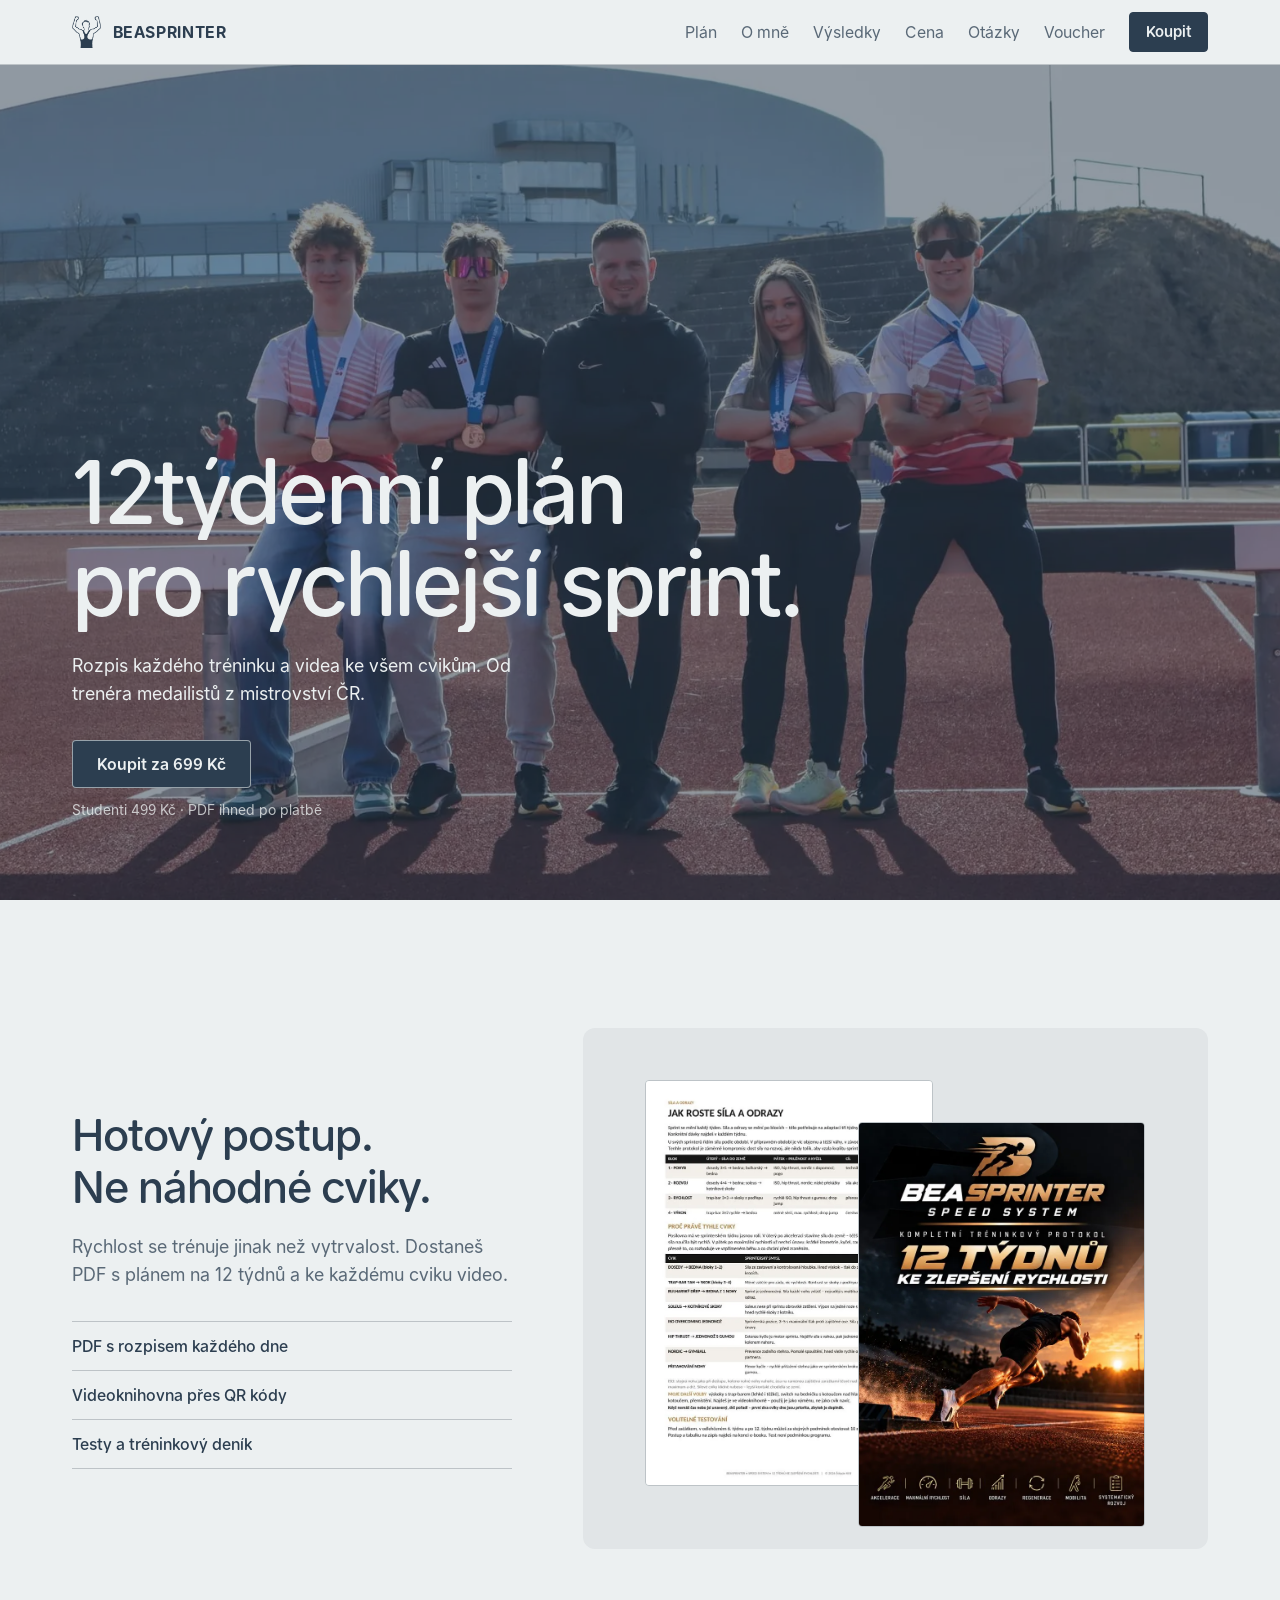
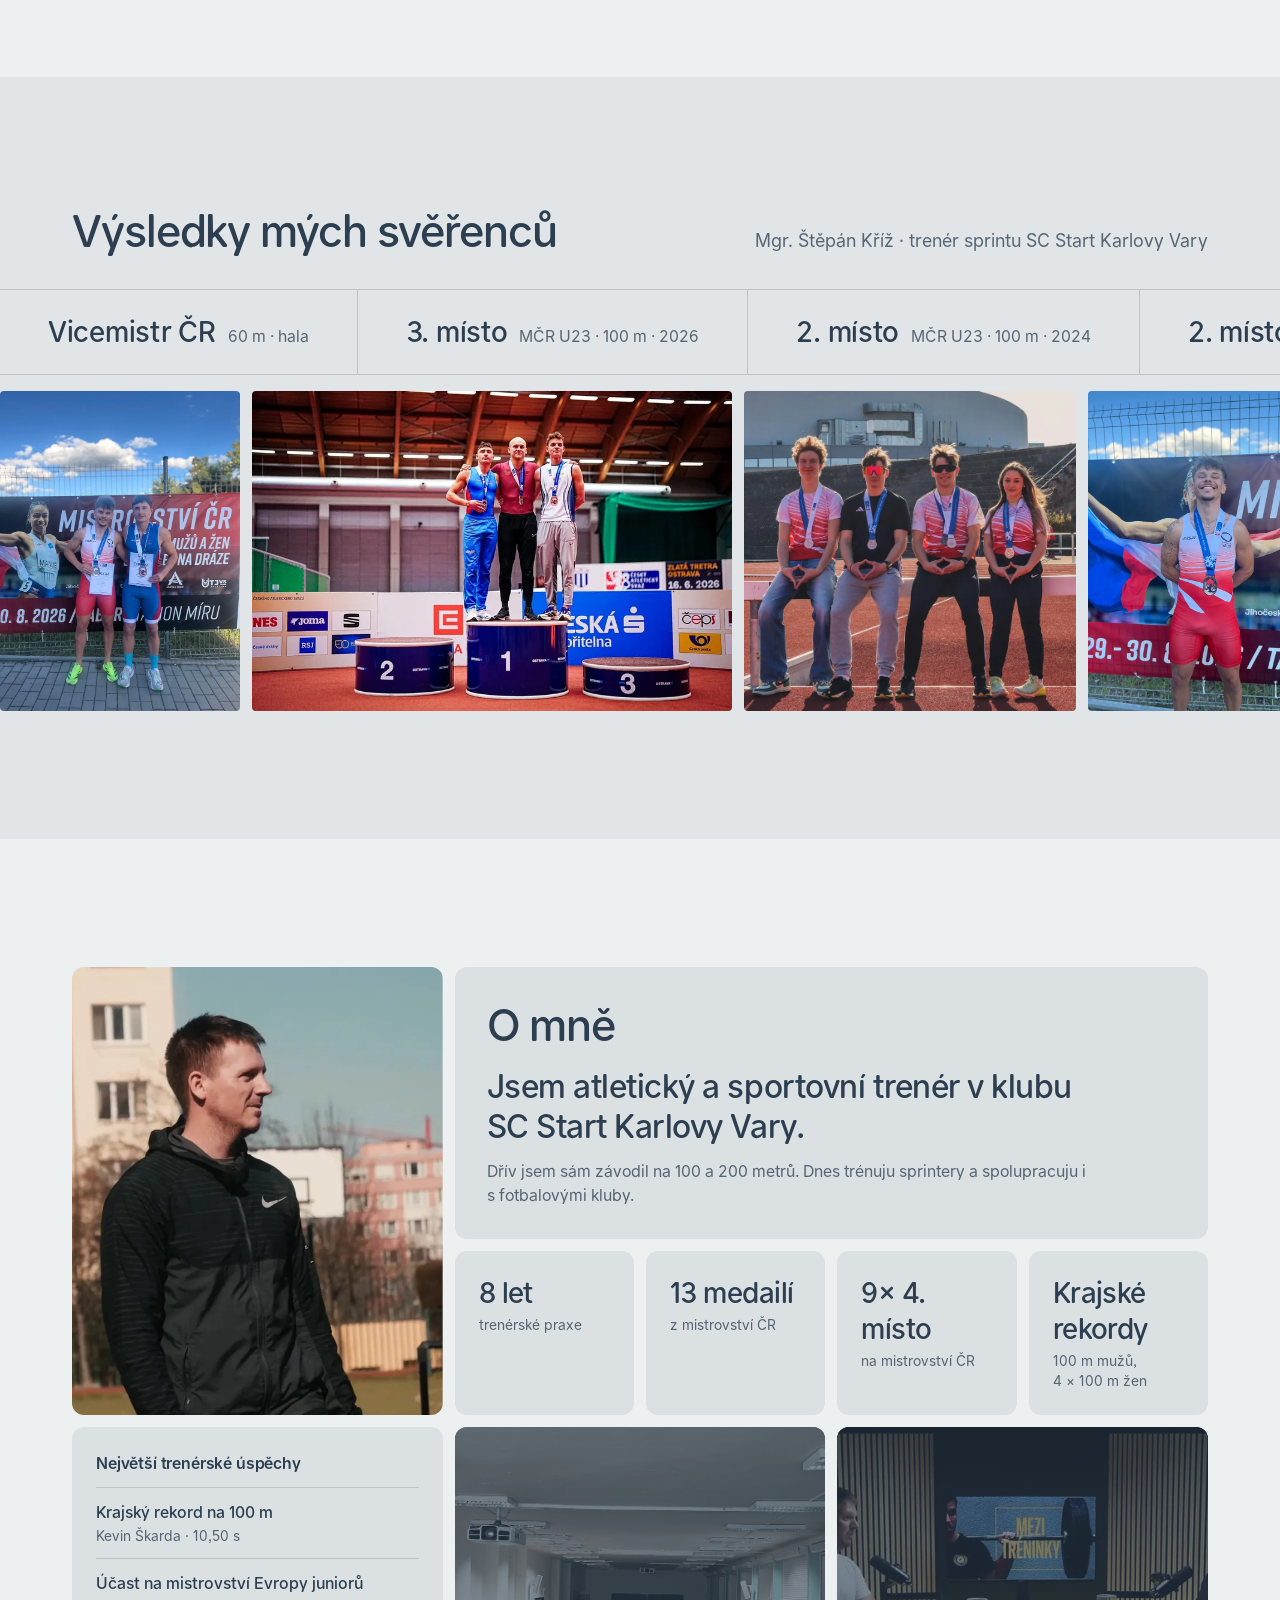
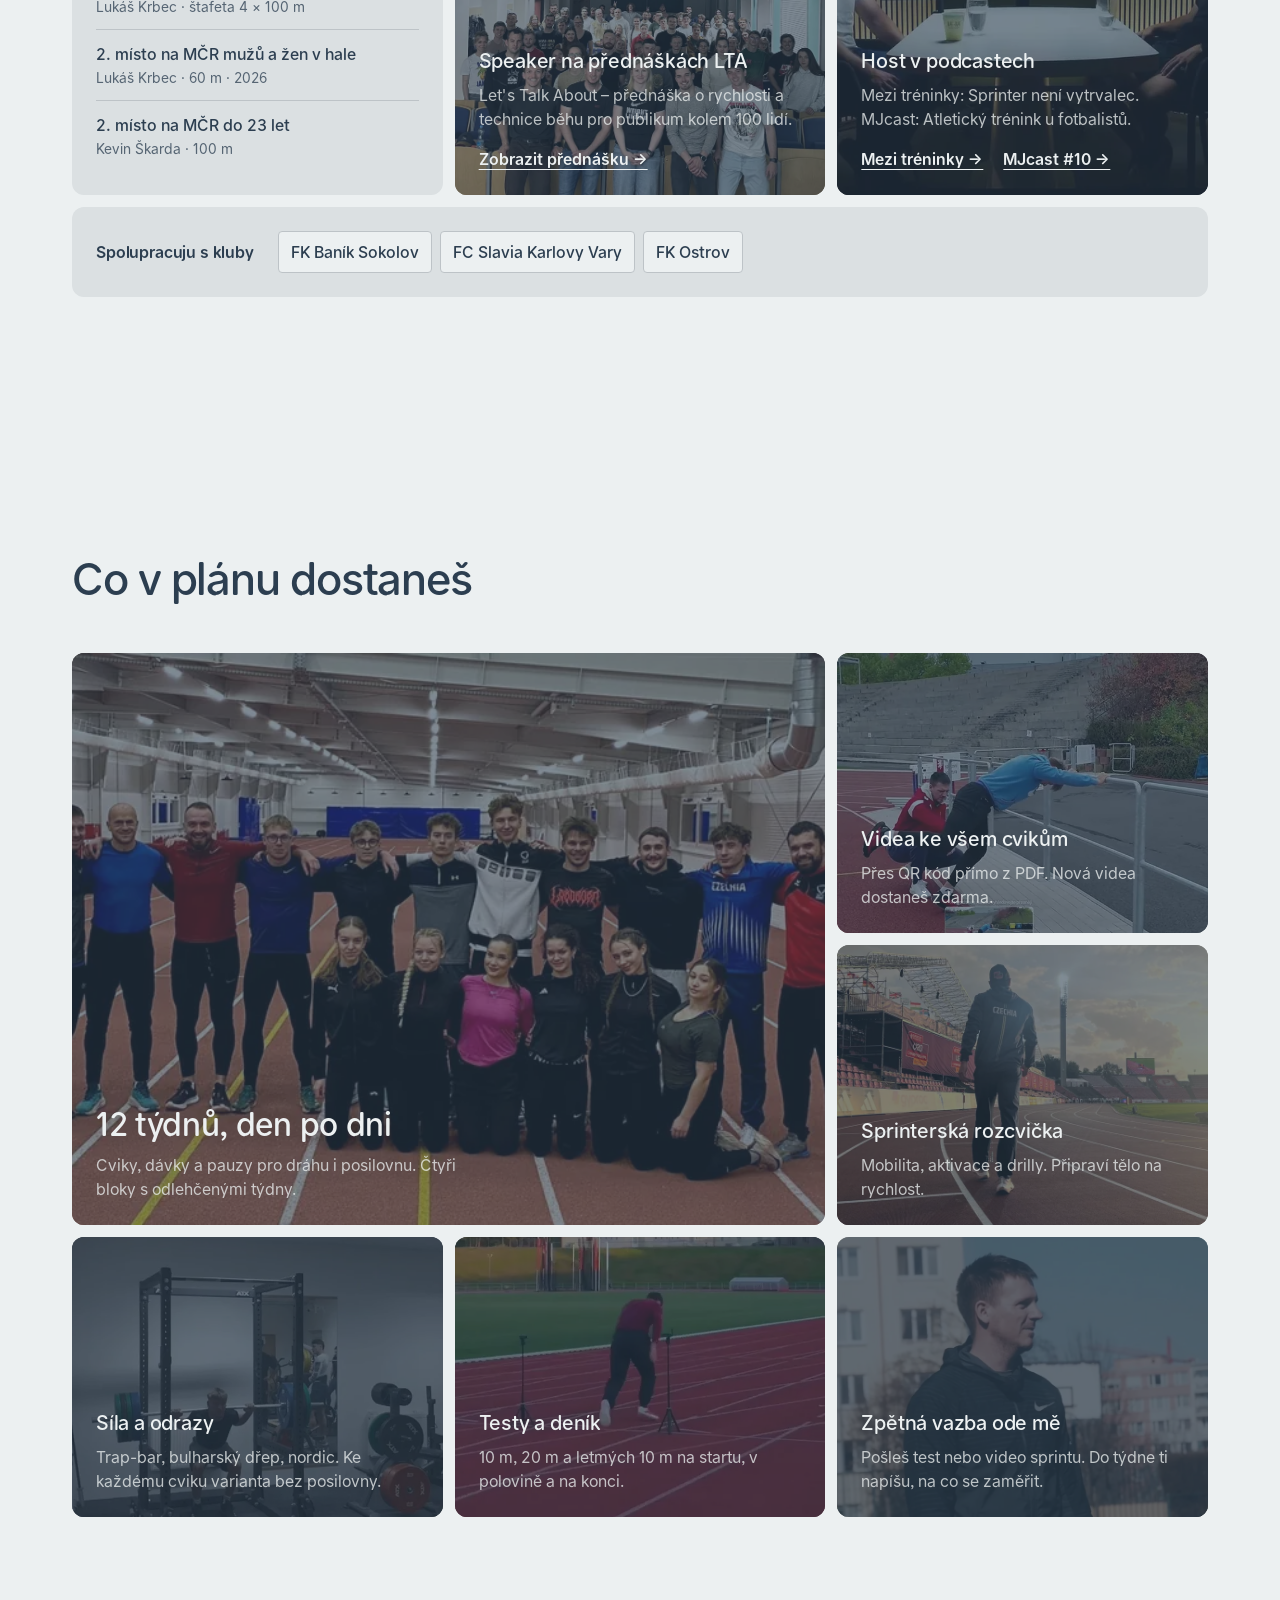
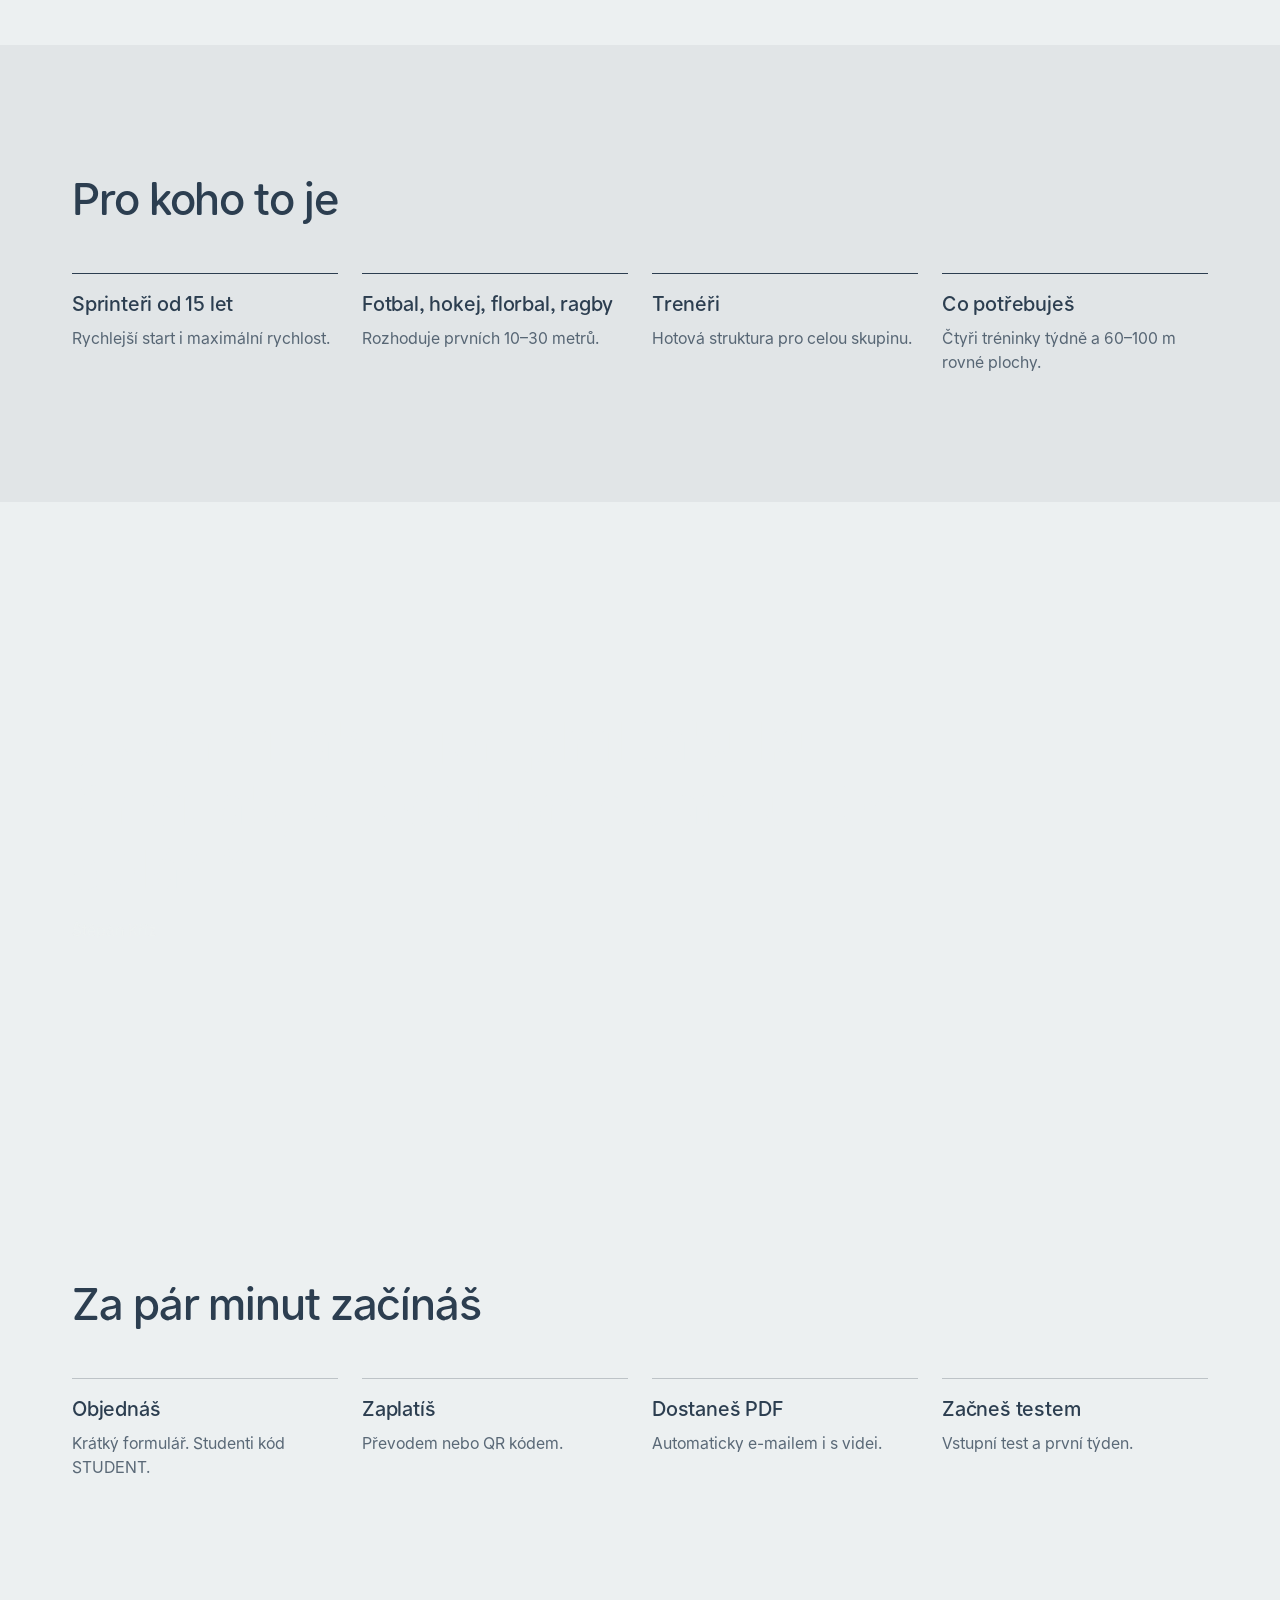
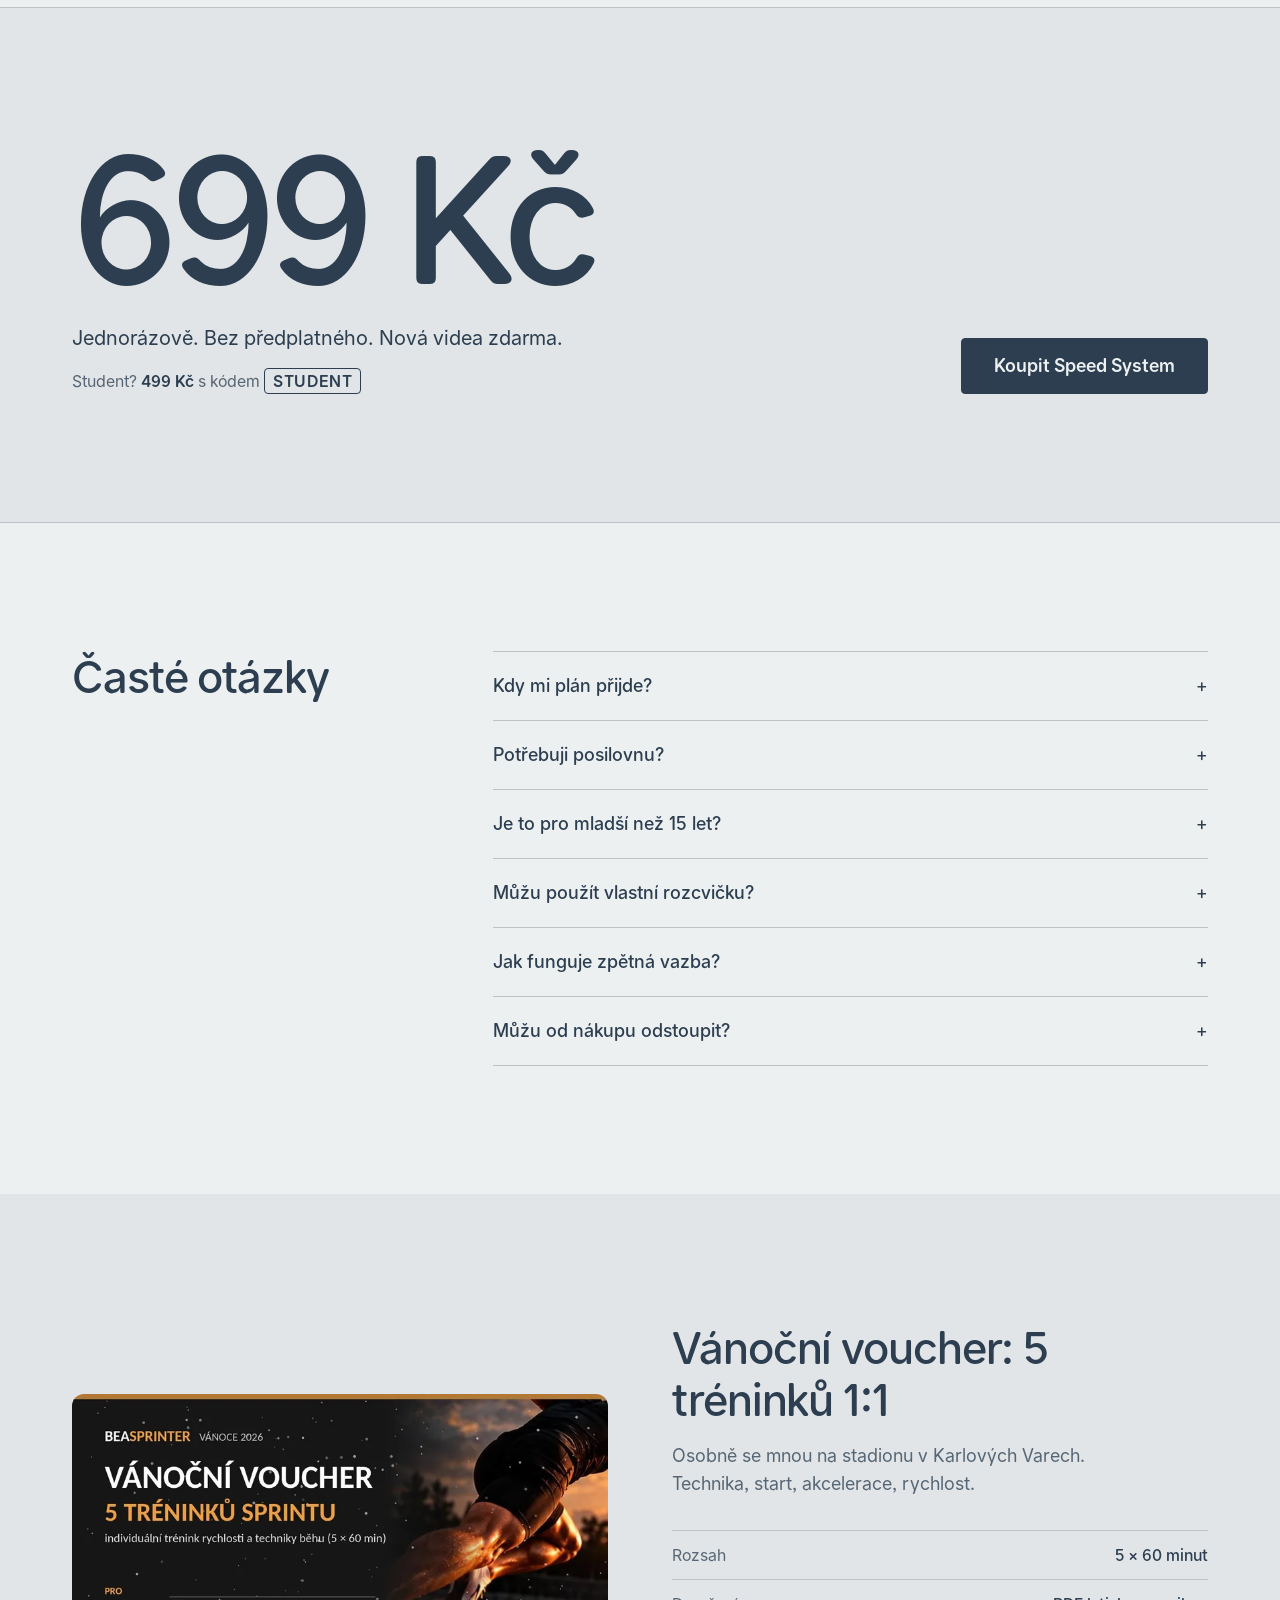
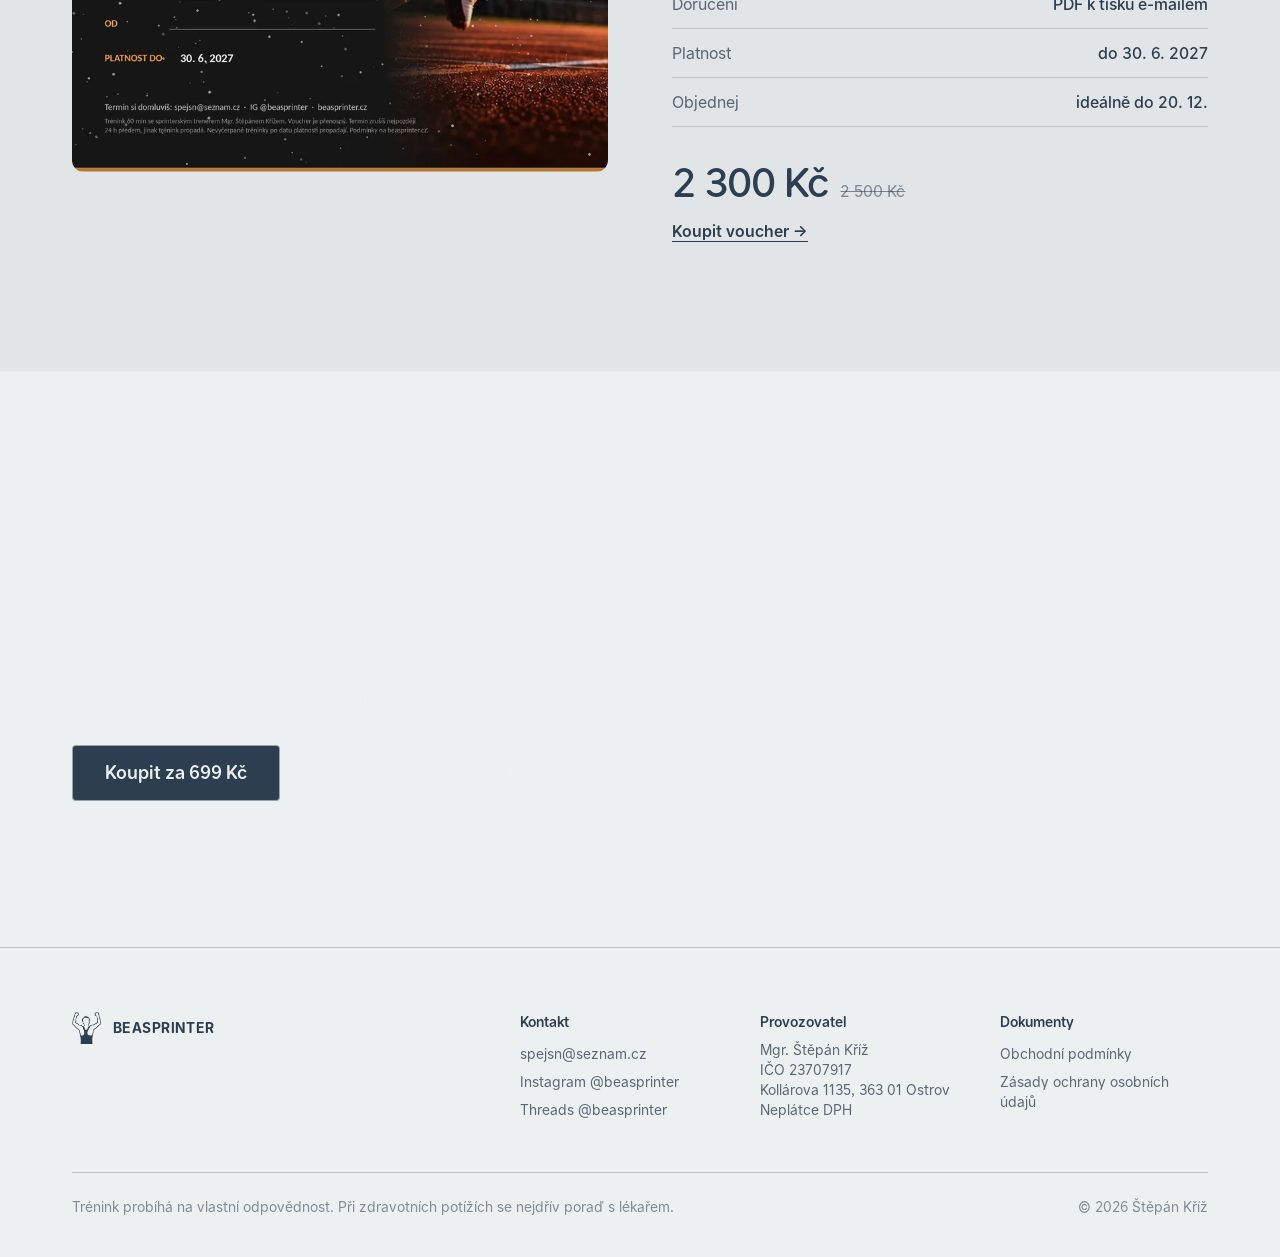
==== commit 987c53d4: "Add files via upload" ====
--- a/index.html
+++ b/index.html
@@ -14,7 +14,7 @@
   <link rel="icon" type="image/png" href="assets/logo/favicon.png">
   <link rel="preload" href="assets/fonts/Allo-Regular.woff2" as="font" type="font/woff2" crossorigin>
   <link rel="preload" href="assets/fonts/Allo-Medium.woff2" as="font" type="font/woff2" crossorigin>
-  <link rel="preload" as="image" href="assets/img/team-coach.jpg">
+  <link rel="preload" as="image" href="assets/img/webp/team-coach-1600.webp" imagesrcset="assets/img/webp/team-coach-800.webp 800w, assets/img/webp/team-coach-1600.webp 1600w" imagesizes="100vw" fetchpriority="high">
   <link rel="stylesheet" href="assets/css/style.css">
   <script>document.documentElement.classList.replace('no-js', 'js');</script>
 </head>
@@ -46,7 +46,7 @@
     <!-- Hero: photo stays put, page scrolls over it -->
     <section class="window window--hero">
       <div class="window__bg" aria-hidden="true">
-        <img src="assets/img/team-coach.jpg" alt="">
+        <img fetchpriority="high" decoding="async" width="2048" height="1365" src="assets/img/webp/team-coach-1600.webp" srcset="assets/img/webp/team-coach-800.webp 800w, assets/img/webp/team-coach-1600.webp 1600w" sizes="100vw" alt="">
       </div>
       <div class="wrap hero">
         <h1 class="hero__title">
@@ -75,8 +75,8 @@
         </div>
 
         <div class="shots reveal">
-          <img class="shots__page" src="assets/img/plan-preview.jpg" alt="Ukázka stránky z plánu: Jak roste síla a odrazy" width="700" height="989" loading="lazy">
-          <img class="shots__cover" src="assets/img/plan-cover.jpg" alt="Obálka BEASPRINTER Speed System – 12 týdnů ke zlepšení rychlosti" width="680" height="961" loading="lazy">
+          <img decoding="async" class="shots__page" src="assets/img/webp/plan-preview-700.webp" srcset="assets/img/webp/plan-preview-700.webp 700w" sizes="(max-width: 767px) 100vw, 50vw" alt="Ukázka stránky z plánu: Jak roste síla a odrazy" width="700" height="989" loading="lazy">
+          <img decoding="async" class="shots__cover" src="assets/img/webp/plan-cover-680.webp" srcset="assets/img/webp/plan-cover-680.webp 680w" sizes="(max-width: 767px) 100vw, 50vw" alt="Obálka BEASPRINTER Speed System – 12 týdnů ke zlepšení rychlosti" width="680" height="961" loading="lazy">
         </div>
       </div>
     </section>
@@ -107,24 +107,24 @@
 
       <div class="strip" aria-label="Fotografie svěřenců">
         <div class="strip__track">
-          <img src="assets/img/champs-duo.jpg" alt="Svěřenci s medailemi na mistrovství ČR mužů a žen" width="1200" height="1600" loading="lazy">
-          <img src="assets/img/podium.jpg" alt="Svěřenec na stupních vítězů, Zlatá tretra Ostrava" width="1600" height="1066" loading="lazy">
-          <img src="assets/img/medalists.jpg" alt="Svěřenci s medailemi z mistrovství ČR" width="1064" height="1026" loading="lazy">
-          <img src="assets/img/champs-solo.jpg" alt="Sprinter s medailí na mistrovství ČR v Táboře" width="1200" height="1600" loading="lazy">
-          <img src="assets/img/group-indoor.jpg" alt="Tréninková skupina v hale" width="1600" height="900" loading="lazy">
-          <img src="assets/img/diploma.jpg" alt="Sprinter s diplomem za 3. místo na 100 m" width="1134" height="2016" loading="lazy">
-          <img src="assets/img/jsematlet.jpg" alt="Trenér se svěřenci na závodech" width="1600" height="1600" loading="lazy">
-          <img src="assets/img/czechia-duo.jpg" alt="Dva sprinteři v reprezentačních dresech" width="900" height="1600" loading="lazy">
-          <img src="assets/img/duo.jpg" alt="Dva sprinteři s medailemi" width="1080" height="1341" loading="lazy">
-          <img src="assets/img/champs-duo.jpg" alt="" aria-hidden="true" width="1200" height="1600" loading="lazy">
-          <img src="assets/img/podium.jpg" alt="" aria-hidden="true" width="1600" height="1066" loading="lazy">
-          <img src="assets/img/medalists.jpg" alt="" aria-hidden="true" width="1064" height="1026" loading="lazy">
-          <img src="assets/img/champs-solo.jpg" alt="" aria-hidden="true" width="1200" height="1600" loading="lazy">
-          <img src="assets/img/group-indoor.jpg" alt="" aria-hidden="true" width="1600" height="900" loading="lazy">
-          <img src="assets/img/diploma.jpg" alt="" aria-hidden="true" width="1134" height="2016" loading="lazy">
-          <img src="assets/img/jsematlet.jpg" alt="" aria-hidden="true" width="1600" height="1600" loading="lazy">
-          <img src="assets/img/czechia-duo.jpg" alt="" aria-hidden="true" width="900" height="1600" loading="lazy">
-          <img src="assets/img/duo.jpg" alt="" aria-hidden="true" width="1080" height="1341" loading="lazy">
+          <img decoding="async" src="assets/img/webp/champs-duo-1200.webp" srcset="assets/img/webp/champs-duo-800.webp 800w, assets/img/webp/champs-duo-1200.webp 1200w" sizes="(max-width: 767px) 60vw, 30vw" alt="Svěřenci s medailemi na mistrovství ČR mužů a žen" width="1200" height="1600" loading="lazy">
+          <img decoding="async" src="assets/img/webp/podium-1600.webp" srcset="assets/img/webp/podium-800.webp 800w, assets/img/webp/podium-1600.webp 1600w" sizes="(max-width: 767px) 60vw, 30vw" alt="Svěřenec na stupních vítězů, Zlatá tretra Ostrava" width="1600" height="1066" loading="lazy">
+          <img decoding="async" src="assets/img/webp/medalists-1064.webp" srcset="assets/img/webp/medalists-800.webp 800w, assets/img/webp/medalists-1064.webp 1064w" sizes="(max-width: 767px) 60vw, 30vw" alt="Svěřenci s medailemi z mistrovství ČR" width="1064" height="1026" loading="lazy">
+          <img decoding="async" src="assets/img/webp/champs-solo-1200.webp" srcset="assets/img/webp/champs-solo-800.webp 800w, assets/img/webp/champs-solo-1200.webp 1200w" sizes="(max-width: 767px) 60vw, 30vw" alt="Sprinter s medailí na mistrovství ČR v Táboře" width="1200" height="1600" loading="lazy">
+          <img decoding="async" src="assets/img/webp/group-indoor-1600.webp" srcset="assets/img/webp/group-indoor-800.webp 800w, assets/img/webp/group-indoor-1600.webp 1600w" sizes="(max-width: 767px) 60vw, 30vw" alt="Tréninková skupina v hale" width="1600" height="900" loading="lazy">
+          <img decoding="async" src="assets/img/webp/diploma-1134.webp" srcset="assets/img/webp/diploma-800.webp 800w, assets/img/webp/diploma-1134.webp 1134w" sizes="(max-width: 767px) 60vw, 30vw" alt="Sprinter s diplomem za 3. místo na 100 m" width="1134" height="2016" loading="lazy">
+          <img decoding="async" src="assets/img/webp/jsematlet-1600.webp" srcset="assets/img/webp/jsematlet-800.webp 800w, assets/img/webp/jsematlet-1600.webp 1600w" sizes="(max-width: 767px) 60vw, 30vw" alt="Trenér se svěřenci na závodech" width="1600" height="1600" loading="lazy">
+          <img decoding="async" src="assets/img/webp/czechia-duo-900.webp" srcset="assets/img/webp/czechia-duo-800.webp 800w, assets/img/webp/czechia-duo-900.webp 900w" sizes="(max-width: 767px) 60vw, 30vw" alt="Dva sprinteři v reprezentačních dresech" width="900" height="1600" loading="lazy">
+          <img decoding="async" src="assets/img/webp/duo-1080.webp" srcset="assets/img/webp/duo-800.webp 800w, assets/img/webp/duo-1080.webp 1080w" sizes="(max-width: 767px) 60vw, 30vw" alt="Dva sprinteři s medailemi" width="1080" height="1341" loading="lazy">
+          <img decoding="async" src="assets/img/webp/champs-duo-1200.webp" srcset="assets/img/webp/champs-duo-800.webp 800w, assets/img/webp/champs-duo-1200.webp 1200w" sizes="(max-width: 767px) 60vw, 30vw" alt="" aria-hidden="true" width="1200" height="1600" loading="lazy">
+          <img decoding="async" src="assets/img/webp/podium-1600.webp" srcset="assets/img/webp/podium-800.webp 800w, assets/img/webp/podium-1600.webp 1600w" sizes="(max-width: 767px) 60vw, 30vw" alt="" aria-hidden="true" width="1600" height="1066" loading="lazy">
+          <img decoding="async" src="assets/img/webp/medalists-1064.webp" srcset="assets/img/webp/medalists-800.webp 800w, assets/img/webp/medalists-1064.webp 1064w" sizes="(max-width: 767px) 60vw, 30vw" alt="" aria-hidden="true" width="1064" height="1026" loading="lazy">
+          <img decoding="async" src="assets/img/webp/champs-solo-1200.webp" srcset="assets/img/webp/champs-solo-800.webp 800w, assets/img/webp/champs-solo-1200.webp 1200w" sizes="(max-width: 767px) 60vw, 30vw" alt="" aria-hidden="true" width="1200" height="1600" loading="lazy">
+          <img decoding="async" src="assets/img/webp/group-indoor-1600.webp" srcset="assets/img/webp/group-indoor-800.webp 800w, assets/img/webp/group-indoor-1600.webp 1600w" sizes="(max-width: 767px) 60vw, 30vw" alt="" aria-hidden="true" width="1600" height="900" loading="lazy">
+          <img decoding="async" src="assets/img/webp/diploma-1134.webp" srcset="assets/img/webp/diploma-800.webp 800w, assets/img/webp/diploma-1134.webp 1134w" sizes="(max-width: 767px) 60vw, 30vw" alt="" aria-hidden="true" width="1134" height="2016" loading="lazy">
+          <img decoding="async" src="assets/img/webp/jsematlet-1600.webp" srcset="assets/img/webp/jsematlet-800.webp 800w, assets/img/webp/jsematlet-1600.webp 1600w" sizes="(max-width: 767px) 60vw, 30vw" alt="" aria-hidden="true" width="1600" height="1600" loading="lazy">
+          <img decoding="async" src="assets/img/webp/czechia-duo-900.webp" srcset="assets/img/webp/czechia-duo-800.webp 800w, assets/img/webp/czechia-duo-900.webp 900w" sizes="(max-width: 767px) 60vw, 30vw" alt="" aria-hidden="true" width="900" height="1600" loading="lazy">
+          <img decoding="async" src="assets/img/webp/duo-1080.webp" srcset="assets/img/webp/duo-800.webp 800w, assets/img/webp/duo-1080.webp 1080w" sizes="(max-width: 767px) 60vw, 30vw" alt="" aria-hidden="true" width="1080" height="1341" loading="lazy">
         </div>
       </div>
     </section>
@@ -134,7 +134,7 @@
       <div class="wrap">
         <div class="ab">
           <figure class="ab__photo reveal-img">
-            <img src="assets/img/coach.jpg" alt="Mgr. Štěpán Kříž" width="987" height="966" loading="lazy">
+            <img decoding="async" src="assets/img/webp/coach-987.webp" srcset="assets/img/webp/coach-800.webp 800w, assets/img/webp/coach-987.webp 987w" sizes="(max-width: 767px) 100vw, 50vw" alt="Mgr. Štěpán Kříž" width="987" height="966" loading="lazy">
           </figure>
 
           <div class="ab__card ab__intro reveal">
@@ -162,7 +162,7 @@
 
           <div class="ab__media">
           <article class="tile ab__lecture reveal">
-            <img class="tile__img" src="assets/img/lecture-audience.jpg" alt="" loading="lazy" style="object-position: 50% 70%">
+            <img decoding="async" width="1200" height="1600" class="tile__img" src="assets/img/webp/lecture-audience-1200.webp" srcset="assets/img/webp/lecture-audience-800.webp 800w, assets/img/webp/lecture-audience-1200.webp 1200w" sizes="(max-width: 767px) 84vw, 50vw" alt="" loading="lazy" style="object-position: 50% 70%">
             <div class="tile__text">
               <h3>Speaker na přednáškách LTA</h3>
               <p>Let's Talk About – přednáška o rychlosti a technice běhu pro publikum kolem 100 lidí.</p>
@@ -171,7 +171,7 @@
           </article>
 
           <article class="tile ab__podcast reveal">
-            <video class="tile__img" autoplay muted loop playsinline preload="metadata" poster="assets/img/podcast-poster.jpg" aria-hidden="true">
+            <video class="tile__img" autoplay muted loop playsinline preload="metadata" poster="assets/img/webp/podcast-poster-800.webp" aria-hidden="true">
               <source src="assets/video/podcast.mp4" type="video/mp4">
             </video>
             <div class="tile__text">
@@ -208,42 +208,42 @@
               <h3>12 týdnů, den po dni</h3>
               <p>Cviky, dávky a pauzy pro dráhu i posilovnu. Čtyři bloky s odlehčenými týdny.</p>
             </div>
-            <img class="tile__img" src="assets/img/group-indoor.jpg" alt="" loading="lazy">
+            <img decoding="async" width="1600" height="900" class="tile__img" src="assets/img/webp/group-indoor-1600.webp" srcset="assets/img/webp/group-indoor-800.webp 800w, assets/img/webp/group-indoor-1600.webp 1600w" sizes="(max-width: 767px) 84vw, 50vw" alt="" loading="lazy">
           </article>
           <article class="tile reveal">
             <div class="tile__text">
               <h3>Videa ke všem cvikům</h3>
               <p>Přes QR kód přímo z PDF. Nová videa dostaneš zdarma.</p>
             </div>
-            <video class="tile__img" autoplay muted loop playsinline preload="metadata" poster="assets/img/drill-poster.jpg" aria-hidden="true"><source src="assets/video/drill.mp4" type="video/mp4"></video>
+            <video class="tile__img" autoplay muted loop playsinline preload="metadata" poster="assets/img/webp/drill-poster-800.webp" aria-hidden="true"><source src="assets/video/drill.mp4" type="video/mp4"></video>
           </article>
           <article class="tile reveal">
             <div class="tile__text">
               <h3>Sprinterská rozcvička</h3>
               <p>Mobilita, aktivace a drilly. Připraví tělo na rychlost.</p>
             </div>
-            <img class="tile__img" src="assets/img/about-track.jpg" alt="" loading="lazy" style="object-position: 50% 55%">
+            <img decoding="async" width="1200" height="1600" class="tile__img" src="assets/img/webp/about-track-1200.webp" srcset="assets/img/webp/about-track-800.webp 800w, assets/img/webp/about-track-1200.webp 1200w" sizes="(max-width: 767px) 84vw, 50vw" alt="" loading="lazy" style="object-position: 50% 55%">
           </article>
           <article class="tile reveal">
             <div class="tile__text">
               <h3>Síla a odrazy</h3>
               <p>Trap-bar, bulharský dřep, nordic. Ke každému cviku varianta bez posilovny.</p>
             </div>
-            <img class="tile__img" src="assets/img/sila.jpg" alt="" loading="lazy">
+            <img decoding="async" width="672" height="647" class="tile__img" src="assets/img/webp/sila-672.webp" srcset="assets/img/webp/sila-672.webp 672w" sizes="(max-width: 767px) 84vw, 50vw" alt="" loading="lazy">
           </article>
           <article class="tile reveal">
             <div class="tile__text">
               <h3>Testy a deník</h3>
               <p>10 m, 20 m a letmých 10 m na startu, v polovině a na konci.</p>
             </div>
-            <video class="tile__img" autoplay muted loop playsinline preload="metadata" poster="assets/img/testy-poster.jpg" aria-hidden="true"><source src="assets/video/testy.mp4" type="video/mp4"></video>
+            <video class="tile__img" autoplay muted loop playsinline preload="metadata" poster="assets/img/webp/testy-poster-576.webp" aria-hidden="true"><source src="assets/video/testy.mp4" type="video/mp4"></video>
           </article>
           <article class="tile tile--dark reveal">
             <div class="tile__text">
               <h3>Zpětná vazba ode mě</h3>
               <p>Pošleš test nebo video sprintu. Do týdne ti napíšu, na co se zaměřit.</p>
             </div>
-            <img class="tile__img" src="assets/img/coach.jpg" alt="" loading="lazy" style="object-position: 60% 25%">
+            <img decoding="async" width="987" height="966" class="tile__img" src="assets/img/webp/coach-987.webp" srcset="assets/img/webp/coach-800.webp 800w, assets/img/webp/coach-987.webp 987w" sizes="(max-width: 767px) 84vw, 50vw" alt="" loading="lazy" style="object-position: 60% 25%">
           </article>
         </div>
       </div>
@@ -265,7 +265,7 @@
     <!-- Quote window -->
     <section class="window window--quote">
       <div class="window__bg" aria-hidden="true">
-        <img src="assets/img/group.jpg" alt="" loading="lazy">
+        <img decoding="async" width="2016" height="1134" src="assets/img/webp/group-1600.webp" srcset="assets/img/webp/group-800.webp 800w, assets/img/webp/group-1600.webp 1600w" sizes="(max-width: 767px) 100vw, 50vw" alt="" loading="lazy">
       </div>
       <div class="wrap quote">
         <blockquote class="reveal">
@@ -339,7 +339,7 @@
     <section class="panel panel--alt" id="voucher">
       <div class="wrap voucher">
         <figure class="voucher__photo voucher__photo--card reveal-img">
-          <img src="assets/img/voucher.jpg" alt="Vánoční voucher BEASPRINTER – 5 tréninků sprintu, platnost do 30. 6. 2027" width="1240" height="874" loading="lazy">
+          <img decoding="async" src="assets/img/webp/voucher-1240.webp" srcset="assets/img/webp/voucher-800.webp 800w, assets/img/webp/voucher-1240.webp 1240w" sizes="(max-width: 767px) 100vw, 50vw" alt="Vánoční voucher BEASPRINTER – 5 tréninků sprintu, platnost do 30. 6. 2027" width="1240" height="874" loading="lazy">
         </figure>
         <div>
           <h2 class="reveal">Vánoční voucher: 5 tréninků 1:1</h2>
@@ -359,7 +359,7 @@
     <!-- Closing CTA band -->
     <section class="window window--cta">
       <div class="window__bg" aria-hidden="true">
-        <img src="assets/img/medalists.jpg" alt="" loading="lazy">
+        <img decoding="async" width="1064" height="1026" src="assets/img/webp/medalists-1064.webp" srcset="assets/img/webp/medalists-800.webp 800w, assets/img/webp/medalists-1064.webp 1064w" sizes="(max-width: 767px) 100vw, 50vw" alt="" loading="lazy">
       </div>
       <div class="wrap cta">
         <h2 class="reveal">Začni s prvním týdnem ještě dnes.</h2>
